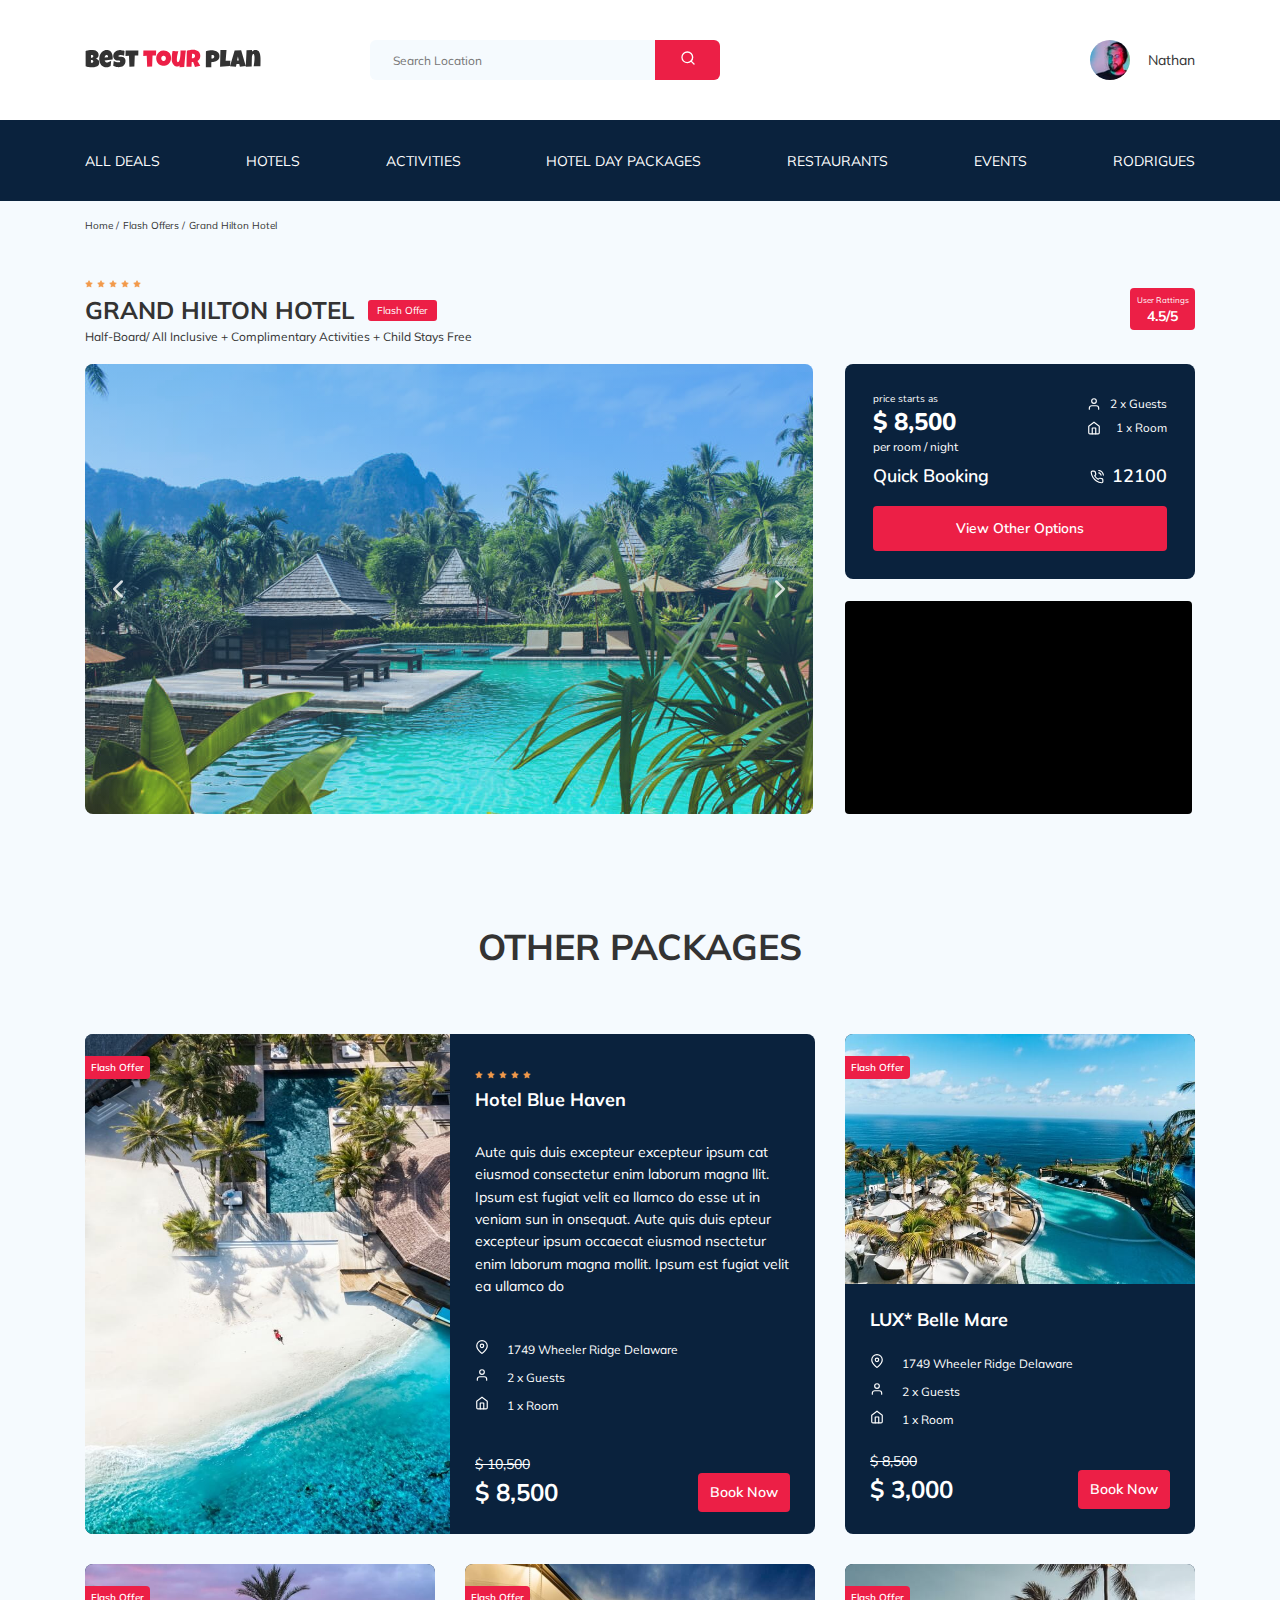
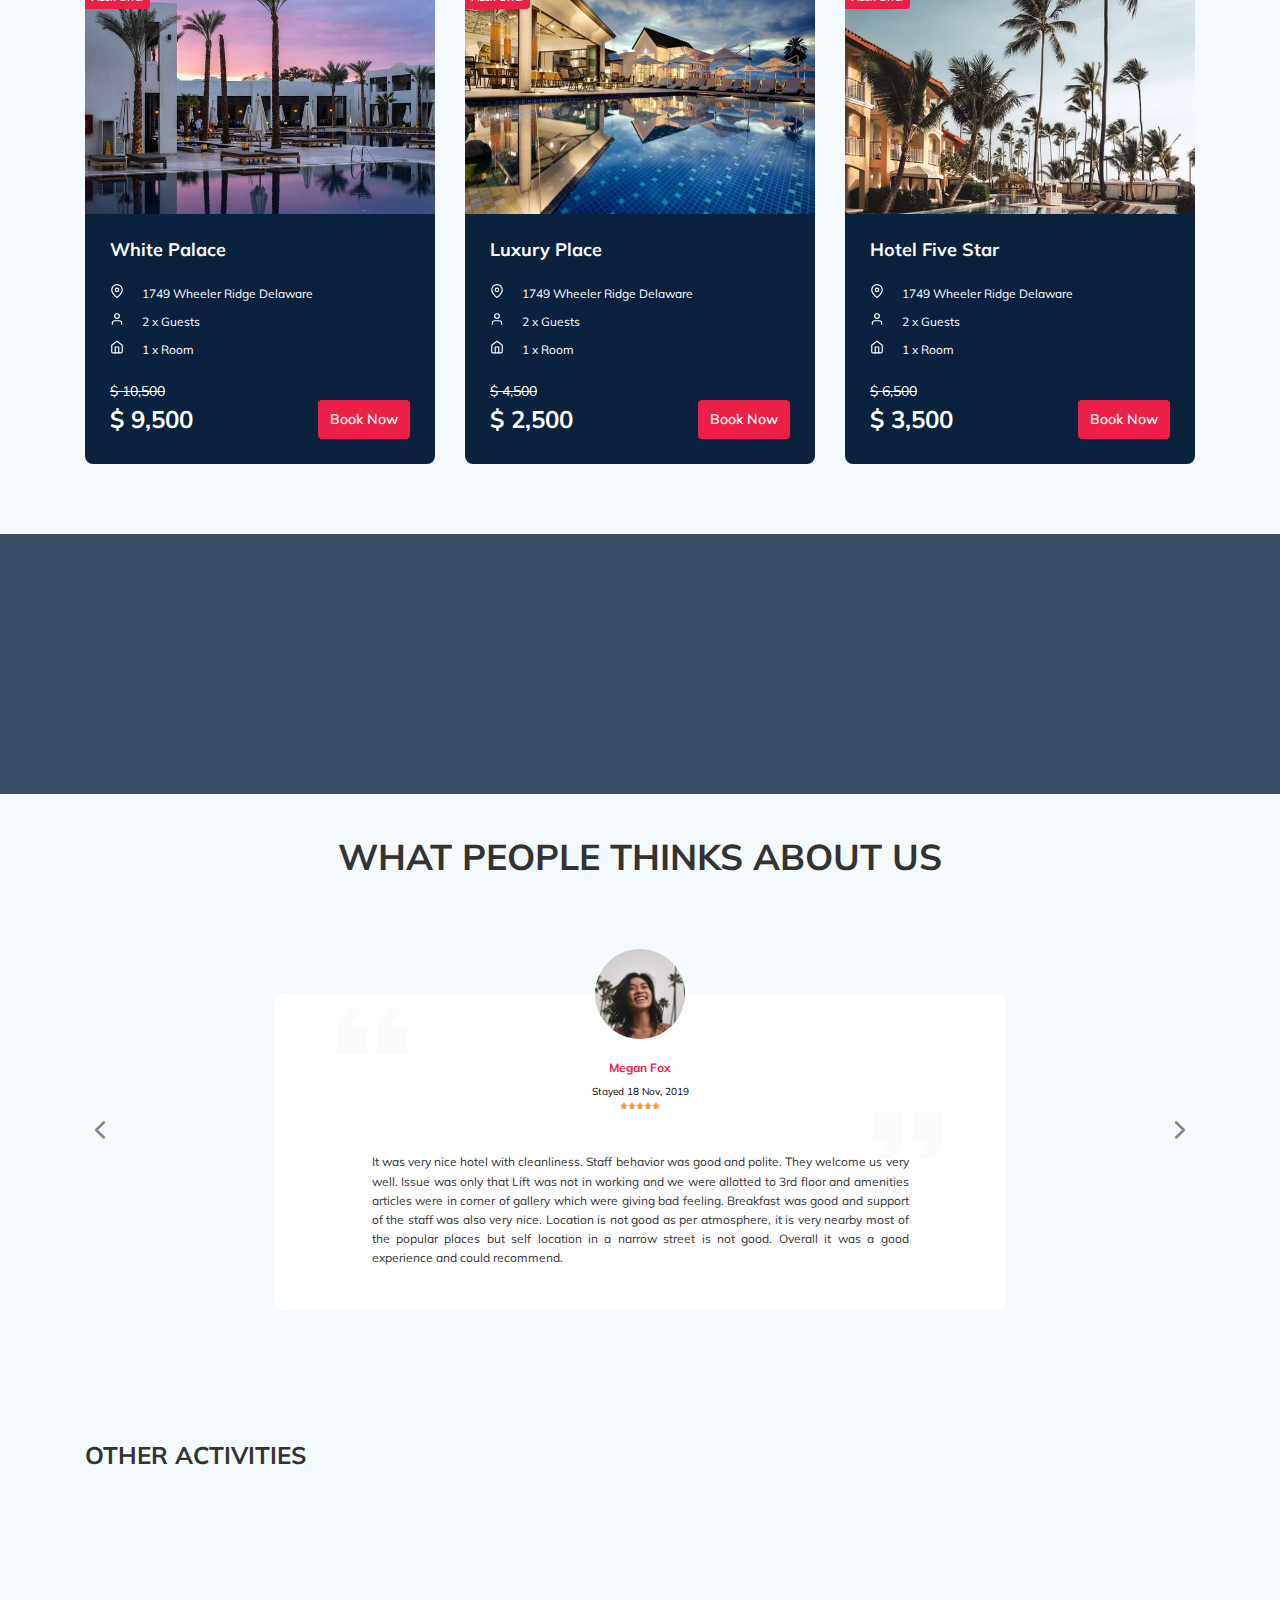
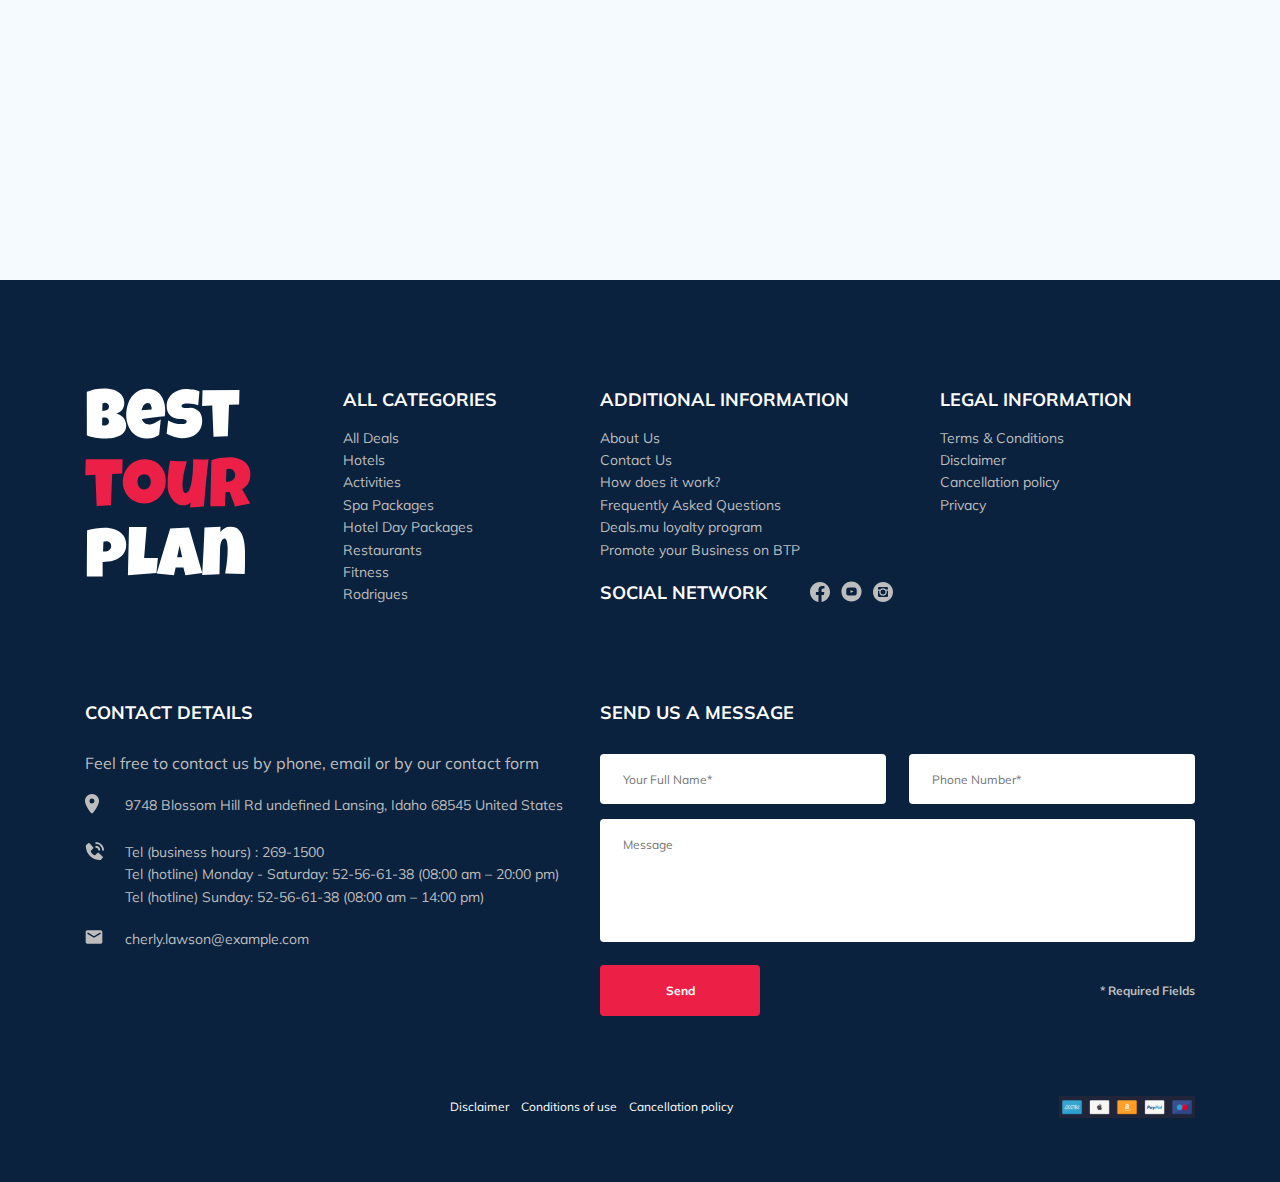
==== index.html @ e6c4e68d "create: mask for tel and fix: pad. and marg." ====
<!DOCTYPE html>
<html lang="en">
  <head>
    <meta charset="UTF-8" />
    <meta name="viewport" content="width=device-width, initial-scale=1.0" />
    <title>Best Tour Plan - Hotel Booking</title>
    <link
      href="https://fonts.googleapis.com/css2?family=Muli:wght@400;700&family=Nunito:wght@400;700;800&display=swap"
      rel="stylesheet"
    />
    <link rel="shortcut icon" href="img/favicon.ico" type="image/x-icon" />
    <link rel="stylesheet" href="css/swiper-bundle.min.css" />
    <link rel="stylesheet" href="css/aos.css" />
    <link rel="stylesheet" href="css/style.css" />
  </head>
  <body>
    <header class="navbar navbar--mobile_fixed">
      <div class="container">
        <div class="navbar-top">
          <a href="index.html" class="logo">
            <img
              src="img/horizontal-logo.svg"
              alt="Logo: Best Tour Plan"
              class="logo__image"
            />
          </a>

          <form
            action="#"
            class="search navbar__search navbar__search--mobile--hidden"
          >
            <input
              type="text"
              class="search__input"
              placeholder="Search Location"
            />
            <button class="button search__button">
              <img src="img/search.svg" alt="Icon: search" />
            </button>
          </form>

          <a href="#" class="user navbar__user navbar__user--mobile--hidden">
            <img
              src="img/user-avatar.jpg"
              alt="Avatar: Nothan"
              class="user__avatar"
            />
            <span class="user__name">Nathan</span>
          </a>
          <!-- /.user -->
          <button class="menu-button navbar-top__menu-button">
            <span class="menu-button__line"></span>
            <span class="menu-button__line"></span>
            <span class="menu-button__line"></span>
          </button>
        </div>
        <!-- /.navbar-top -->
      </div>
      <!-- /.container -->
      <div class="navbar-bottom">
        <div class="container">
          <ul class="navbar-menu">
            <li
              class="navbar-menu__item navbar-menu__item--mobile--visible navbar-menu__item--mobile--visible--user"
            >
              <a
                href="#"
                class="user navbar__user navbar__user--mobile--visible"
              >
                <img
                  src="img/user-avatar.jpg"
                  alt="Avatar: Nothan"
                  class="user__avatar"
                />
                <span class="user__name user__name--light">Nathan</span>
              </a>
              <!-- /.user -->
            </li>
            <li
              class="navbar-menu__item navbar-menu__item--mobile--visible navbar-menu__item--mobile--visible--search"
            >
              <form
                action="#"
                class="search navbar__search navbar__search--mobile--visible"
              >
                <input
                  type="text"
                  class="search__input"
                  placeholder="Search Location"
                />
                <button class="button search__button">
                  <img src="img/search.svg" alt="Icon: search" />
                </button>
              </form>
            </li>
            <li class="navbar-menu__item">
              <a href="#" class="navbar-menu__link">All Deals</a>
            </li>
            <li class="navbar-menu__item">
              <a href="#" class="navbar-menu__link">Hotels</a>
            </li>
            <li class="navbar-menu__item">
              <a href="#" class="navbar-menu__link">Activities</a>
            </li>
            <li class="navbar-menu__item">
              <a href="#" class="navbar-menu__link">Hotel Day Packages</a>
            </li>
            <li class="navbar-menu__item">
              <a href="#" class="navbar-menu__link">Restaurants</a>
            </li>
            <li class="navbar-menu__item">
              <a href="#" class="navbar-menu__link">Events</a>
            </li>
            <li class="navbar-menu__item">
              <a href="#" class="navbar-menu__link">Rodrigues</a>
            </li>
          </ul>
        </div>
        <!-- /.container -->
      </div>
    </header>
    <nav class="breadcrumb">
      <div class="container">
        <ul class="breadcrumb-list">
          <li class="breadcrumb-list__item">
            <a href="#" class="breadcrumb-list__link">Home</a>
          </li>
          <li class="breadcrumb-list__item">
            <a href="#" class="breadcrumb-list__link">Flash Offers</a>
          </li>
          <li class="breadcrumb-list__item">
            Grand Hilton Hotel
          </li>
        </ul>
      </div>
      <!-- /.bredcrump-list -->
    </nav>

    <!-- /.breadcrumb -->
    <section class="hotel">
      <div class="container">
        <div class="hotel-info">
          <div class="hotel-info__text">
            <div class="hotel-wrapper">
              <div class="stars">
                <img src="img/star.svg" alt="star" />
                <img src="img/star.svg" alt="star" />
                <img src="img/star.svg" alt="star" />
                <img src="img/star.svg" alt="star" />
                <img src="img/star.svg" alt="star" />
              </div>
              <h1 class="hotel-name hotel-info__name">GRAND HILTON HOTEL</h1>
              <span class="offer hotel-info__offer">Flash Offer</span>
            </div>
            <!-- /.hotel-wrapper -->
            <p class="hotel-description hotel-info__description">
              Half-Board/ All Inclusive + Complimentary Activities + Child Stays
              Free
            </p>
          </div>
          <!-- /.hotel-info__text -->
          <div class="rating hotel-info__rating">
            <span class="rating__text">User Rattings</span>
            <span class="rating__counter">4.5/5</span>
          </div>
        </div>
        <!-- /.hotel-info -->
        <div class="hotel-grid">
          <!-- slider main container -->
          <div class="swiper-container hotel-slider hotel__slider">
            <!-- Additional required wrapper -->
            <div class="swiper-wrapper">
              <!-- Slides -->
              <div class="swiper-slide hotel-slider__item">
                <img
                  class="hotel-slider__item-image"
                  src="img/slide-1.jpg"
                  alt="slide"
                />
              </div>
              <div class="swiper-slide hotel-slider__item">
                <img
                  class="hotel-slider__item-image"
                  src="img/slide-2.jpg"
                  alt="slide"
                />
              </div>
              <div class="swiper-slide hotel-slider__item">
                <img
                  class="hotel-slider__item-image"
                  src="img/slide-3.jpg"
                  alt="slide"
                />
              </div>
              <div class="swiper-slide hotel-slider__item">
                <img
                  class="hotel-slider__item-image"
                  src="img/slide-4.jpg"
                  alt="slide"
                />
              </div>
              <div class="swiper-slide hotel-slider__item">
                <img
                  class="hotel-slider__item-image"
                  src="img/slide-5.jpg"
                  alt="slide"
                />
              </div>
            </div>

            <!-- If we need navigation buttons -->
            <button
              class="hotel-slider__button hotel-slider__button--prev"
            ></button>
            <button
              class="hotel-slider__button hotel-slider__button--next"
            ></button>
          </div>
          <!-- /.swiper-container -->
          <div class="hotel-right">
            <div class="booking">
              <div class="booking__info">
                <div class="booking__price">
                  <span class="booking__start">price starts as</span>
                  <strong class="booking__pricetag">$ 8,500</strong>
                  <span class="booking__per-room">per room / night</span>
                </div>
                <!-- /.booking__prise -->
                <div class="booking__room">
                  <div class="booking__text">
                    <img
                      src="img/user.svg"
                      alt="Icon: user"
                      class="booking__icon"
                    />
                    <span class="booking__description">2 x Guests</span>
                  </div>
                  <div class="booking__text">
                    <img
                      src="img/home.svg"
                      alt="Icon: home"
                      class="booking__icon"
                    />
                    <span class="booking__description">1 x Room</span>
                  </div>
                </div>
                <!-- /.booking__room -->
              </div>
              <!-- /.booking__info -->
              <div class="booking__call-center">
                <span class="booking__heading">Quick Booking</span>
                <a class="booking__number" href="tel:12100"
                  ><img src="img/phone-call.svg" alt="Icon: phone" />
                  <span class="booking__num">12100</span>
                </a>
              </div>
              <!-- /.booking__call-center -->
              <button
                data-toggle="modal"
                data-href="#modal__application"
                class="button booking__botton"
              >
                View Other Options
              </button>
            </div>
            <!-- /.booking -->
            <div class="map">
              <iframe
                class="map__iframe"
                src="https://www.google.com/maps/embed?pb=!1m18!1m12!1m3!1d4700.387090671949!2d98.29632412925388!3d7.838551464981311!2m3!1f0!2f0!3f0!3m2!1i1024!2i768!4f13.1!3m3!1m2!1s0x305025650c33dbab%3A0xa67a542329d011e1!2z0J_RhdGD0LrQtdGCLCDQmtCw0YDQvtC9LCDQntGC0LXQu9GMINCl0LjQu9GC0L7QvQ!5e0!3m2!1sru!2sru!4v1595515530392!5m2!1sru!2sru"
                height="213"
                style="border: 0;"
                allowfullscreen=""
                aria-hidden="false"
                tabindex="0"
              ></iframe>
            </div>
            <!-- /.map -->
          </div>
        </div>
        <!-- /.hotel-grid -->
      </div>
      <!-- /.continer -->
    </section>
    <section class="packages">
      <div class="container">
        <h2 class="packages__title">Other Packages</h2>
        <div class="packages-wrapper">
          <div class="packet-big packages__packet-big">
            <img
              src="img/packet-1.jpg"
              alt="Hotel Blue Haven"
              class="packet-big__image"
            />
            <div class="packet-big__room-text">
              <div class="packet-big__stars">
                <img src="img/star.svg" alt="star" />
                <img src="img/star.svg" alt="star" />
                <img src="img/star.svg" alt="star" />
                <img src="img/star.svg" alt="star" />
                <img src="img/star.svg" alt="star" />
              </div>
              <h3 class="packet-big__title">Hotel Blue Haven</h3>
              <p class="packet-big__about">
                Aute quis duis excepteur excepteur ipsum cat eiusmod consectetur
                enim laborum magna llit. Ipsum est fugiat velit ea llamco do
                esse ut in veniam sun in onsequat. Aute quis duis epteur
                excepteur ipsum occaecat eiusmod nsectetur enim laborum magna
                mollit. Ipsum est fugiat velit ea ullamco do
              </p>
              <div class="packet-big__room">
                <div class="packet-big__text">
                  <img
                    src="img/map-pin.svg"
                    alt="Icon: map pin"
                    class="packet-big__icon"
                  />
                  <span class="packet-big__description"
                    >1749 Wheeler Ridge Delaware</span
                  >
                </div>
                <div class="packet-big__text">
                  <img
                    src="img/user-packet.svg"
                    alt="Icon: user"
                    class="packet-big__icon"
                  />
                  <span class="packet-big__description">2 x Guests</span>
                </div>
                <div class="packet-big__text">
                  <img
                    src="img/home-packet.svg"
                    alt="Icon: home"
                    class="packet-big__icon"
                  />
                  <span class="packet-big__description">1 x Room</span>
                </div>
              </div>
              <!-- /.packet-big__info -->
              <span class="packet-big__old-price">$ 10,500</span>
              <div class="packet-big__new-price-and-button">
                <span class="packet-big__new-price">$ 8,500</span>
                <button
                  data-toggle="modal"
                  data-href="#modal__booking"
                  class="button packet-big__book-now"
                >
                  Book Now
                </button>
              </div>
              <!-- /.packet-big__new-price-and-button -->
              <span class="flash-offer packet-big__flash-offer"
                >Flash Offer</span
              >
            </div>
          </div>
          <!-- /.packet-big /.packages__packet-big -->
          <div class="packet-small packages__packet-small">
            <img
              src="img/packet-2.jpg"
              alt="LUX* Belle Mare"
              class="packet-small__image"
            />
            <div class="packet-small__room-text">
              <h3 class="packet-small__title">LUX* Belle Mare</h3>
              <div class="packet-small__room">
                <div class="packet-small__text">
                  <img
                    src="img/map-pin.svg"
                    alt="Icon: map pin"
                    class="packet-small__icon"
                  />
                  <span class="packet-small__description"
                    >1749 Wheeler Ridge Delaware</span
                  >
                </div>
                <div class="packet-small__text">
                  <img
                    src="img/user-packet.svg"
                    alt="Icon: user"
                    class="packet-small__icon"
                  />
                  <span class="packet-small__description">2 x Guests</span>
                </div>
                <div class="packet-small__text">
                  <img
                    src="img/home-packet.svg"
                    alt="Icon: home"
                    class="packet-small__icon"
                  />
                  <span class="packet-small__description">1 x Room</span>
                </div>
              </div>
              <!-- /.packet-small__info -->
              <span class="packet-small__old-price">$ 8,500</span>
              <div class="packet-small__new-price-and-button">
                <span class="packet-small__new-price">$ 3,000</span>
                <button
                  data-toggle="modal"
                  data-href="#modal__booking"
                  class="button packet-small__book-now"
                >
                  Book Now
                </button>
              </div>
              <!-- /.packet-small__new-price-and-button -->
              <span class="flash-offer packet-small__flash-offer"
                >Flash Offer</span
              >
            </div>
          </div>
          <!-- /.packet-small /.packages__packet-small -->
          <div class="packet-small packages__packet-small">
            <img
              src="img/packet-3.jpg"
              alt="White Palace"
              class="packet-small__image"
            />
            <div class="packet-small__room-text">
              <h3 class="packet-small__title">White Palace</h3>
              <div class="packet-small__room">
                <div class="packet-small__text">
                  <img
                    src="img/map-pin.svg"
                    alt="Icon: map pin"
                    class="packet-small__icon"
                  />
                  <span class="packet-small__description"
                    >1749 Wheeler Ridge Delaware</span
                  >
                </div>
                <div class="packet-small__text">
                  <img
                    src="img/user-packet.svg"
                    alt="Icon: user"
                    class="packet-small__icon"
                  />
                  <span class="packet-small__description">2 x Guests</span>
                </div>
                <div class="packet-small__text">
                  <img
                    src="img/home-packet.svg"
                    alt="Icon: home"
                    class="packet-small__icon"
                  />
                  <span class="packet-small__description">1 x Room</span>
                </div>
              </div>
              <!-- /.packet-small__info -->
              <span class="packet-small__old-price">$ 10,500</span>
              <div class="packet-small__new-price-and-button">
                <span class="packet-small__new-price">$ 9,500</span>
                <button
                  data-toggle="modal"
                  data-href="#modal__booking"
                  class="button packet-small__book-now"
                >
                  Book Now
                </button>
              </div>
              <!-- /.packet-small__new-price-and-button -->
              <span class="flash-offer packet-small__flash-offer"
                >Flash Offer</span
              >
            </div>
          </div>
          <!-- /.packet-small /.packages__packet-small -->
          <div class="packet-small packages__packet-small">
            <img
              src="img/packet-4.jpg"
              alt="Luxury Place"
              class="packet-small__image"
            />
            <div class="packet-small__room-text">
              <h3 class="packet-small__title">Luxury Place</h3>
              <div class="packet-small__room">
                <div class="packet-small__text">
                  <img
                    src="img/map-pin.svg"
                    alt="Icon: map pin"
                    class="packet-small__icon"
                  />
                  <span class="packet-small__description"
                    >1749 Wheeler Ridge Delaware</span
                  >
                </div>
                <div class="packet-small__text">
                  <img
                    src="img/user-packet.svg"
                    alt="Icon: user"
                    class="packet-small__icon"
                  />
                  <span class="packet-small__description">2 x Guests</span>
                </div>
                <div class="packet-small__text">
                  <img
                    src="img/home-packet.svg"
                    alt="Icon: home"
                    class="packet-small__icon"
                  />
                  <span class="packet-small__description">1 x Room</span>
                </div>
              </div>
              <!-- /.packet-small__info -->
              <span class="packet-small__old-price">$ 4,500</span>
              <div class="packet-small__new-price-and-button">
                <span class="packet-small__new-price">$ 2,500</span>
                <button
                  data-toggle="modal"
                  data-href="#modal__booking"
                  class="button packet-small__book-now"
                >
                  Book Now
                </button>
              </div>
              <!-- /.packet-small__new-price-and-button -->
              <span class="flash-offer packet-small__flash-offer"
                >Flash Offer</span
              >
            </div>
          </div>
          <!-- /.packet-small /.packages__packet-small -->
          <div class="packet-small packages__packet-small">
            <img
              src="img/packet-5.jpg"
              alt="Hotel Five Star"
              class="packet-small__image"
            />
            <div class="packet-small__room-text">
              <h3 class="packet-small__title">Hotel Five Star</h3>
              <div class="packet-small__room">
                <div class="packet-small__text">
                  <img
                    src="img/map-pin.svg"
                    alt="Icon: map pin"
                    class="packet-small__icon"
                  />
                  <span class="packet-small__description"
                    >1749 Wheeler Ridge Delaware</span
                  >
                </div>
                <div class="packet-small__text">
                  <img
                    src="img/user-packet.svg"
                    alt="Icon: user"
                    class="packet-small__icon"
                  />
                  <span class="packet-small__description">2 x Guests</span>
                </div>
                <div class="packet-small__text">
                  <img
                    src="img/home-packet.svg"
                    alt="Icon: home"
                    class="packet-small__icon"
                  />
                  <span class="packet-small__description">1 x Room</span>
                </div>
              </div>
              <!-- /.packet-small__info -->
              <span class="packet-small__old-price">$ 6,500</span>
              <div class="packet-small__new-price-and-button">
                <span class="packet-small__new-price">$ 3,500</span>
                <button
                  data-toggle="modal"
                  data-href="#modal__booking"
                  class="button packet-small__book-now"
                >
                  Book Now
                </button>
              </div>
              <!-- /.packet-small__new-price-and-button -->
              <span class="flash-offer packet-small__flash-offer"
                >Flash Offer</span
              >
            </div>
          </div>
          <!-- /.packet-small /.packages__packet-small -->
        </div>
        <!-- /.packages-wrapper -->
      </div>
      <!-- /.container -->
    </section>
    <section
      class="newsletter parallax-window"
      data-parallax="scroll"
      data-image-src="img/newsletter-bg.jpg"
    >
      <div class="newsletter-wrapper">
        <h2 class="newsletter-title newsletter__title" data-aos="fade-right">
          subscribe to our
          <span class="newsletter-title__strong">Newsletter</span>
        </h2>
        <form
          data-aos="fade-right"
          data-aos-delay="200"
          action="send.php"
          method="POST"
          class="subscribe newsletter__subscribe"
        >
          <input
            type="text"
            class="subscribe__input"
            placeholder="Your email address"
            name="email"
          />
          <button
            name="send-email"
            class="button subscribe__button"
            type="submit"
          >
            Send
          </button>
        </form>
      </div>
      <!-- /.newsletter-wrapper -->
    </section>
    <section class="reviews">
      <div class="container">
        <h2 class="reviews__title">What people thinks about us</h2>
        <div class="swiper-container reviews-slider">
          <div class="swiper-wrapper">
            <div class="swiper-slide">
              <div class="reviews-slider__item">
                <div class="reviews-slider__profile">
                  <img
                    src="img/revlews-avatar-1.jpg"
                    alt="Photo: Megan Fox"
                    class="reviews-slider__avatar"
                  />
                  <h3 class="reviews-slider__username">Megan Fox</h3>
                  <span class="reviews-slider__date">Stayed 18 Nov, 2019</span>
                  <div class="reviews-slider__rating">
                    <img src="img/star.svg" alt="star" />
                    <img src="img/star.svg" alt="star" />
                    <img src="img/star.svg" alt="star" />
                    <img src="img/star.svg" alt="star" />
                    <img src="img/star.svg" alt="star" />
                  </div>
                  <!-- /.reviews-slider__rating -->
                </div>
                <!-- /.reviews-slider__profile -->
                <p class="reviews-slider__text">
                  It was very nice hotel with cleanliness. Staff behavior was
                  good and polite. They welcome us very well. Issue was only
                  that Lift was not in working and we were allotted to 3rd floor
                  and amenities articles were in corner of gallery which were
                  giving bad feeling. Breakfast was good and support of the
                  staff was also very nice. Location is not good as per
                  atmosphere, it is very nearby most of the popular places but
                  self location in a narrow street is not good. Overall it was a
                  good experience and could recommend.
                </p>
              </div>
              <!-- /.reviews-slider__item -->
            </div>
            <!-- /.swiper-slide -->
            <div class="swiper-slide">
              <div class="reviews-slider__item">
                <div class="reviews-slider__profile">
                  <img
                    src="img/revlews-avatar-3.jpg"
                    alt="Photo: Megan Fox"
                    class="reviews-slider__avatar"
                  />
                  <h3 class="reviews-slider__username">Egor Alen</h3>
                  <span class="reviews-slider__date">Stayed 15 Apr, 2018</span>
                  <div class="reviews-slider__rating">
                    <img src="img/star.svg" alt="star" />
                    <img src="img/star.svg" alt="star" />
                    <img src="img/star.svg" alt="star" />
                    <img src="img/star.svg" alt="star" />
                    <img src="img/star.svg" alt="star" />
                  </div>
                  <!-- /.reviews-slider__rating -->
                </div>
                <!-- /.reviews-slider__profile -->
                <p class="reviews-slider__text">
                  Lorem ipsum dolor sit amet consectetur adipisicing elit. Quo
                  illo id unde tempore atque sunt saepe deserunt perferendis at
                  eligendi praesentium, minus sint possimus! Iste, provident?
                  Distinctio fugiat quod aut! Nisi sint repudiandae voluptate
                  accusamus consequuntur ea illo dolore molestiae blanditiis, at
                  itaque temporibus. Sunt minus repellat eaque hic sequi esse
                  neque sint.
                </p>
              </div>
              <!-- /.reviews-slider__item -->
            </div>
            <!-- /.swiper-slide -->
            <div class="swiper-slide">
              <div class="reviews-slider__item">
                <div class="reviews-slider__profile">
                  <img
                    src="img/revlews-avatar-2.jpg"
                    alt="Photo: Megan Fox"
                    class="reviews-slider__avatar"
                  />
                  <h3 class="reviews-slider__username">Lara Croft</h3>
                  <span class="reviews-slider__date">Stayed 20 Dec, 2018</span>
                  <div class="reviews-slider__rating">
                    <img src="img/star.svg" alt="star" />
                    <img src="img/star.svg" alt="star" />
                    <img src="img/star.svg" alt="star" />
                    <img src="img/star.svg" alt="star" />
                    <img src="img/star.svg" alt="star" />
                  </div>
                  <!-- /.reviews-slider__rating -->
                </div>
                <!-- /.reviews-slider__profile -->
                <p class="reviews-slider__text">
                  Lorem ipsum dolor sit amet consectetur adipisicing elit. Modi,
                  facilis error. Necessitatibus laborum enim, sed aperiam
                  aliquid itaque nostrum excepturi recusandae quod eum doloribus
                  nisi similique accusantium, deleniti, molestiae rem. Earum ad
                  dolore impedit nulla similique illum nisi maiores consectetur
                  molestias magnam pariatur quia doloremque, ullam quae
                  reprehenderit architecto ipsum eius tempore error?
                </p>
              </div>
              <!-- /.reviews-slider__item -->
            </div>
            <!-- /.swiper-slide -->
          </div>
          <!-- /.swiper-wrapper -->
          <button
            class="reviews-slider__button reviews-slider__button--prev"
          ></button>
          <button
            class="reviews-slider__button reviews-slider__button--next"
          ></button>
        </div>
        <!-- /.reviews-slider -->
      </div>
      <!-- /.container -->
    </section>
    <section class="activities">
      <div class="container">
        <h2 class="activities__title">Other Activities</h2>
        <div class="activities-wrapper">
          <div
            class="card activities__card"
            data-aos="fade-right"
            data-aos-delay="100"
          >
            <img
              src="img/activity-1.jpg"
              alt="The curious corner of chamarel"
              class="card__image"
            />
            <h3 class="card__title">The curious corner<br />of chamarel</h3>
            <button
              data-toggle="modal"
              data-href="#modal__booking"
              class="card__button"
            >
              Book Now
            </button>
          </div>
          <!-- /.card -->
          <div
            class="card activities__card"
            data-aos="fade-right"
            data-aos-delay="150"
          >
            <img
              src="img/activity-2.jpg"
              alt="Gymkhana club golf course"
              class="card__image"
            />
            <h3 class="card__title">Gymkhana club golf<br />course</h3>
            <button
              data-toggle="modal"
              data-href="#modal__booking"
              class="card__button"
            >
              Book Now
            </button>
          </div>
          <!-- /.card -->
          <div
            class="card activities__card"
            data-aos="fade-right"
            data-aos-delay="200"
          >
            <img
              src="img/activity-3.jpg"
              alt="Tamarind falls hiking trip - full day"
              class="card__image"
            />
            <h3 class="card__title">
              Tamarind falls hiking<br />trip - full day
            </h3>
            <button
              data-toggle="modal"
              data-href="#modal__booking"
              class="card__button"
            >
              Book Now
            </button>
          </div>
          <!-- /.card -->
          <div
            class="card activities__card"
            data-aos="fade-right"
            data-aos-delay="250"
          >
            <img
              src="img/activity-4.jpg"
              alt="The blue marine discovery quest"
              class="card__image"
            />
            <h3 class="card__title">The blue marine discovery<br />quest</h3>
            <button
              data-toggle="modal"
              data-href="#modal__booking"
              class="card__button"
            >
              Book Now
            </button>
          </div>
          <!-- /.card -->
        </div>
        <!-- /.activities-wrapper -->
      </div>
      <!-- /.container -->
    </section>
    <footer class="footer">
      <div class="container">
        <div class="footer-wrapper">
          <img
            src="img/vertical-logo.svg"
            alt="Logo: Best Tour Plan"
            class="logo footer__logo"
          />
          <div class="footer__list footer__categories">
            <h3 class="footer__title">ALL CATEGORIES</h3>
            <ul class="footer__ul">
              <li class="footer__item">
                <a href="#" class="footer__link">All Deals</a>
              </li>
              <li class="footer__item">
                <a href="#" class="footer__link">Hotels</a>
              </li>
              <li class="footer__item">
                <a href="#" class="footer__link">Activities</a>
              </li>
              <li class="footer__item">
                <a href="#" class="footer__link">Spa Packages</a>
              </li>
              <li class="footer__item">
                <a href="#" class="footer__link">Hotel Day Packages</a>
              </li>
              <li class="footer__item">
                <a href="#" class="footer__link">Restaurants</a>
              </li>
              <li class="footer__item">
                <a href="#" class="footer__link">Fitness</a>
              </li>
              <li class="footer__item">
                <a href="#" class="footer__link">Rodrigues</a>
              </li>
            </ul>
          </div>
          <!-- /.footer__list /.footer__categories-->
          <div class="footer__list footer__additional">
            <h3 class="footer__title">ADDITIONAL INFORMATION</h3>
            <ul class="footer__ul">
              <li class="footer__item">
                <a href="#" class="footer__link">About Us</a>
              </li>
              <li class="footer__item">
                <a href="#" class="footer__link">Contact Us</a>
              </li>
              <li class="footer__item">
                <a href="#" class="footer__link">How does it work?</a>
              </li>
              <li class="footer__item">
                <a href="#" class="footer__link">Frequently Asked Questions</a>
              </li>
              <li class="footer__item">
                <a href="#" class="footer__link">Deals.mu loyalty program</a>
              </li>
              <li class="footer__item">
                <a href="#" class="footer__link"
                  >Promote your Business on BTP</a
                >
              </li>
            </ul>
          </div>
          <!-- /.footer__list -->
          <div class="footer__social-network">
            <h3 class="footer__title footer__title--inline">
              Social Network
            </h3>
            <div class="footer__social-links">
              <a href="#" class="footer__link"
                ><img src="img/facebook.svg" alt="Icon: facebook"
              /></a>
              <a href="#" class="footer__link"
                ><img src="img/youtube.svg" alt="Icon: youtube"
              /></a>
              <a href="#" class="footer__link"
                ><img src="img/inst.svg" alt="Icon: instagram"
              /></a>
            </div>
            <!-- /.footer__social-links -->
          </div>
          <!-- /.footer__social-network -->
          <div class="footer__list footer__legal">
            <h3 class="footer__title">LEGAL INFORMATION</h3>
            <ul class="footer__ul">
              <li class="footer__item">
                <a href="#" class="footer__link">Terms & Conditions </a>
              </li>
              <li class="footer__item">
                <a href="#" class="footer__link">Disclaimer</a>
              </li>
              <li class="footer__item">
                <a href="#" class="footer__link">Cancellation policy</a>
              </li>
              <li class="footer__item">
                <a href="#" class="footer__link">Privacy</a>
              </li>
            </ul>
          </div>
          <!-- /.footer__list /.footer__legal -->
          <div class="footer__contact-details">
            <h3 class="footer__title footer__title--mb-3">Contact Details</h3>
            <p class="footer__text">
              Feel free to contact us by phone, email or by our contact form
            </p>
            <ul class="footer__ul">
              <li class="footer__item footer__item--mb-2">
                <div class="footer__icon-wrapper">
                  <img
                    class="footer__icon"
                    src="img/map-marker.svg"
                    alt="Icon:"
                  />
                </div>
                9748 Blossom Hill Rd undefined Lansing, Idaho 68545 United
                States
              </li>
              <li class="footer__item footer__item--mb-2">
                <div class="footer__icon-wrapper">
                  <img
                    class="footer__icon"
                    src="img/footer-phone-call.svg"
                    alt="Icon:"
                  />
                </div>
                <div class="telephone footer__item_telephone">
                  <span class="telephone__info-telephone">
                    Tel (business hours) :
                    <a class="telephone__info-link" href="tel:269-1500"
                      >269-1500</a
                    > </span
                  ><br />
                  <span class="telephone__info-telephone">
                    Tel (hotline) Monday - Saturday:
                    <a class="telephone__info-link" href="tel:52-56-61-38"
                      >52-56-61-38</a
                    >
                    (08:00 am – 20:00 pm)
                  </span>
                  <br />
                  <span class="telephone__info-telephone">
                    Tel (hotline) Sunday:
                    <a class="telephone__info-link" href="tel:52-56-61-38"
                      >52-56-61-38</a
                    >
                    (08:00 am – 14:00 pm)
                  </span>
                </div>
              </li>
              <li class="footer__item footer__item--mb-2">
                <div class="footer__icon-wrapper">
                  <img class="footer__icon" src="img/email.svg" alt="Icon:" />
                </div>
                <a class="footer__email" href="mailto:cherly.lawson@example.com"
                  >cherly.lawson@example.com</a
                >
              </li>
            </ul>
          </div>
          <!-- /.footer__contact-details -->
          <div class="footer__contact-form">
            <h3 class="footer__title footer__title--mb-3">Send us a message</h3>
            <form action="send.php" method="POST" class="footer__form form">
              <div class="footer__input-group">
                <input
                  type="text"
                  class="input footer__input"
                  placeholder="Your Full Name*"
                  name="name"
                  required
                />
              </div>
              <div class="footer__input-group">
                <input
                  type="tel"
                  class="input footer__input phone_us"
                  placeholder="Phone Number*"
                  name="phone"
                  required
                  id="phone_us"
                  maxlength="18"
                  minlength="18"
                />
              </div>
              <textarea
                class="footer__message"
                placeholder="Message"
                name="message"
              ></textarea>
              <div class="footer__form_form-required">
                <button
                  name="send-message"
                  class="button footer__button"
                  type="submit"
                >
                  Send
                </button>
                <span class="footer__info">* Required Fields</span>
              </div>
            </form>
          </div>
          <!-- /.footer__contact-form -->
          <div class="additional-information footer__additional-information">
            <div class="additional-information__links">
              <a href="#" class="additional-information__links_link"
                >Disclaimer</a
              >
              <a href="#" class="additional-information__links_link"
                >Conditions of use</a
              >
              <a href="#" class="additional-information__links_link"
                >Cancellation policy</a
              >
            </div>
            <!-- /.additional-information__links -->
            <div class="additional-information__tps">
              <img
                src="img/tps.svg"
                alt="Image: payment systems"
                class="additional-information__tps_image"
              />
            </div>
            <!-- /.additional-information__tps -->
          </div>
          <!-- /.additional-information /.footer__additional-information -->
        </div>
        <!-- /.footer-wrapper -->
      </div>
      <!-- /.container -->
    </footer>
    <!-- /.footer -->
    <div class="modal" id="modal__application">
      <div class="modal__overlay"></div>
      <!-- /.modal__overlay -->
      <div class="modal__dialog">
        <a href="#" class="modal__close"
          ><img src="img/close.svg" alt="Icon: close"
        /></a>
        <h3 class="modal__title modal__title--mb-15">
          Submit your application
        </h3>
        <form action="send.php" method="POST" class="modal__form form">
          <input
            type="text"
            class="input modal__input"
            placeholder="Your Full Name*"
            name="name"
            required
          />
          <input
            type="tel"
            class="input modal__input phone_us"
            placeholder="Phone Number*"
            name="phone"
            required
            id="phone_us"
            maxlength="18"
            minlength="18"
          />
          <input
            type="email"
            class="input modal__input"
            placeholder="Email*"
            name="email"
            required
          />
          <textarea
            class="modal__message"
            placeholder="Message"
            name="message"
          ></textarea>
          <div class="modal__form_form-required">
            <button
              name="send-application"
              class="button modal__button"
              type="submit"
            >
              Send
            </button>
            <span class="modal__info">* Required Fields</span>
          </div>
        </form>
      </div>
      <!-- /.modal__dialog -->
    </div>
    <!-- /.modal -->
    <div class="modal" id="modal__booking">
      <div class="modal__overlay"></div>
      <!-- /.modal__overlay -->
      <div class="modal__dialog">
        <a href="#" class="modal__close"
          ><img src="img/close.svg" alt="Icon: close"
        /></a>
        <h3 class="modal__title modal__title--mb-15">
          Booking
        </h3>
        <form action="send.php" method="POST" class="modal__form form">
          <input
            type="text"
            class="input modal__input"
            placeholder="Your Full Name*"
            name="name"
            required
          />
          <input
            type="tel"
            class="input modal__input phone_us"
            placeholder="Phone Number*"
            name="phone"
            required
            id="phone_us"
            maxlength="18"
            minlength="18"
          />
          <input
            type="email"
            class="input modal__input"
            placeholder="Email*"
            name="email"
            required
          />
          <textarea
            class="modal__message"
            placeholder="Message"
            name="message"
          ></textarea>
          <div class="modal__form_form-required">
            <button
              name="send-booking"
              class="button modal__button"
              type="submit"
            >
              Send
            </button>
            <span class="modal__info">* Required Fields</span>
          </div>
        </form>
      </div>
      <!-- /.modal__dialog -->
    </div>
    <!-- /.modal -->
    <script src="js/jquery-3.5.1.min.js"></script>
    <script src="js/swiper-bundle.min.js"></script>
    <script src="js/parallax.js"></script>
    <script src="js/jquery.validate.min.js"></script>
    <script src="js/aos.js"></script>
    <script src="js/jquery.mask.min.js"></script>
    <script src="js/main.js"></script>
  </body>
</html>
---- css/style.css ----
*{box-sizing:border-box}body{font-family:'Muli', sans-serif;color:#333;background-color:#f5fafe;overflow-x:hidden}.container{max-width:1110px;margin:auto}img{max-width:100%}.button{cursor:pointer}.invalid{color:#EC1F46;border-bottom:1px solid #EC1F46}.navbar{background-color:#ffffff}.navbar-top{display:flex;align-items:center;justify-content:space-between;padding-top:40px;padding-bottom:40px}.navbar-top__menu-button{display:none}.navbar__search{margin-right:auto;margin-left:108px}.navbar-bottom{background-color:#0A223D}.navbar-menu{list-style-type:none;margin:0;padding:31px 0;display:flex;align-items:center;justify-content:space-between;color:#fff}.navbar-menu__link{color:inherit;text-decoration:none;text-transform:uppercase;font-size:14px;line-height:18px}.navbar-menu__item--mobile--visible{display:none}.logo{width:177px}.search{display:flex;position:relative;overflow:hidden;border-radius:6px;height:40px}.search__input{width:350px;height:100%;padding-left:23px;padding-right:75px;background:#F5FAFE;border:none;font-size:12px;line-height:15px;color:#333}.search__button{position:absolute;width:65px;height:100%;top:0;right:0;border:none;background-color:#EC1F46}.user{display:flex;align-items:center;text-decoration:none}.user__avatar{width:40px;height:40px;border-radius:50%;object-fit:cover}.user__name{margin-left:18px;font-size:14px;line-height:18px;color:#333}.breadcrumb-list{display:flex;list-style:none;align-items:center;padding:18px 0;margin:0}.breadcrumb-list__item{font-size:10px;line-height:13px}.breadcrumb-list__item:not(:last-child)::after{content:"/";margin-right:4px}.breadcrumb-list__link{text-decoration:none;color:inherit}.hotel{padding-top:23px;padding-bottom:70px}.hotel-info{display:flex;align-items:center;justify-content:space-between;padding-bottom:20px}.hotel-info__offer{margin-left:14px;margin-top:4px}.hotel-info__name{margin-top:4px;margin-bottom:0}.hotel-info__description{margin-bottom:0;margin-top:4px}.hotel-name{font-size:24px;line-height:30px}.hotel-wrapper{display:flex;flex-wrap:wrap;align-items:center}.hotel-description{font-size:12px;line-height:15px}.hotel-grid{display:flex;justify-content:space-between}.hotel-right{display:flex;flex-direction:column;justify-content:space-between}.hotel__slider{margin-left:0}.hotel-slider{width:728px;height:450px}.hotel-slider__item{width:100%;height:100%;position:relative;border-radius:8px;overflow:hidden}.hotel-slider__item-image{height:100%;object-fit:cover}.hotel-slider__item::after{content:'';position:absolute;width:100%;height:100%;top:0;bottom:0;left:0;right:0;background:linear-gradient(180deg, rgba(0,122,223,0.48) 0%, rgba(255,255,255,0.128) 100%);z-index:10}.hotel-slider__button{position:absolute;top:50%;transform:translateY(-50%);z-index:99;width:30px;height:30px;border:none;cursor:pointer;background-repeat:no-repeat;background-position:center;background-size:10px;background-color:transparent}.hotel-slider__button--next{right:18px;background-image:url(../img/arrow-next.svg)}.hotel-slider__button--prev{left:18px;background-image:url(../img/arrow-prev.svg)}.stars{flex-basis:100%}.offer{font-size:10px;line-height:13px;padding:4px 9px;background-color:#EC1F46;border-radius:3px;color:#fff}.rating{max-width:65px;min-height:42px;text-align:center;color:#fff;background-color:#EC1F46;border-radius:4px}.rating__text{font-size:8px;line-height:10px}.rating__counter{font-weight:bold;font-size:14px;line-height:18px;margin-top:2px}.booking{background-color:#0A223D;color:#fff;border-radius:8px;width:350px;min-height:210px;padding:28px;font-family:Nunito;font-style:normal;font-weight:normal}.booking__info{display:flex;justify-content:space-between}.booking__price{display:flex;flex-direction:column}.booking__start{font-weight:normal;font-size:10px;line-height:14px}.booking__pricetag{font-weight:800;font-size:24px;line-height:33px}.booking__per-room{font-size:12px;line-height:16px}.booking__room{margin-top:4px}.booking__text{display:flex;align-items:center;justify-content:space-between;margin-bottom:8px;font-style:normal;font-weight:normal;font-size:12px;line-height:16px}.booking__description{margin-left:9px}.booking__call-center{margin-top:9px;margin-bottom:17px;display:flex;justify-content:space-between;align-items:center;font-weight:600;font-size:18px;line-height:25px}.booking__number{display:flex;align-items:center;justify-content:space-between;color:inherit;text-decoration:none}.booking__num{margin-left:8px}.booking__botton{width:100%;min-height:45px;font-weight:600;font-size:14px;line-height:19px;border-radius:4px;background-color:#EC1F46;border:none;color:#fff;cursor:pointer}.map{width:347px;height:213px;background-color:#000;border-radius:4px;overflow:hidden}.map__iframe{width:100%}.packages{padding:40px 0 70px 0}.packages__title{font-style:normal;font-weight:bold;font-size:36px;line-height:45px;text-align:center;text-transform:uppercase;margin-bottom:65px;margin-top:0}.packages-wrapper{display:grid;grid-template-columns:repeat(3, 1fr);grid-row-gap:30px;grid-column-gap:30px}.packet-small{border-radius:8px;width:350px;overflow:hidden;background-color:#0A223D;color:#ffffff;position:relative;height:500px}.packet-small__image{object-fit:cover;width:100%;height:250px}.packet-small__room-text{padding:20px 25px 25px 25px}.packet-small__title{font-style:normal;font-weight:bold;font-size:18px;line-height:23px;margin-bottom:23px;margin-top:0}.packet-small__room{display:flex;flex-direction:column;margin-bottom:24px}.packet-small__text{font-style:normal;font-weight:normal;font-size:12px;line-height:15px}.packet-small__text:not(:last-child){margin-bottom:11px}.packet-small__icon{margin-right:15px}.packet-small__old-price{font-style:normal;font-weight:normal;font-size:14px;line-height:18px;text-decoration-line:line-through}.packet-small__new-price-and-button{display:flex;align-items:center;justify-content:space-between}.packet-small__new-price{font-style:normal;font-weight:bold;font-size:24px;line-height:30px}.packet-small__book-now{background-color:#EC1F46;padding:10px 12px;border:none;font-style:normal;font-weight:600;font-size:14px;line-height:19px;border-radius:4px;color:#ffffff}.packet-small .flash-offer{position:absolute;background-color:#EC1F46;border-radius:0px 4px 4px 0px;padding:5px 6px;font-style:normal;font-weight:600;font-size:10px;line-height:13px;vertical-align:sub}.packet-small__flash-offer{top:22px;left:0}.packet-big{border-radius:8px;width:730px;overflow:hidden;background-color:#0A223D;color:#ffffff;position:relative;display:flex;height:500px;grid-column:span 2}.packet-big__image{width:366px;flex-basis:50%}.packet-big__stars{margin-bottom:5px}.packet-big__room-text{padding:30px 25px 25px 25px;flex-basis:50%}.packet-big__title{font-style:normal;font-weight:bold;font-size:18px;line-height:23px;margin-bottom:30px;margin-top:0}.packet-big__about{font-style:normal;font-weight:normal;font-size:14px;line-height:160.6%;margin-bottom:42px}.packet-big__room{display:flex;flex-direction:column;margin-bottom:41px}.packet-big__text{font-style:normal;font-weight:normal;font-size:12px;line-height:15px}.packet-big__text:not(:last-child){margin-bottom:11px}.packet-big__icon{margin-right:15px}.packet-big__old-price{font-style:normal;font-weight:normal;font-size:14px;line-height:18px;text-decoration-line:line-through}.packet-big__new-price-and-button{display:flex;align-items:center;justify-content:space-between}.packet-big__new-price{font-style:normal;font-weight:bold;font-size:24px;line-height:30px}.packet-big__book-now{background-color:#EC1F46;padding:10px 12px;border:none;font-style:normal;font-weight:600;font-size:14px;line-height:19px;border-radius:4px;color:#ffffff}.packet-big .flash-offer{position:absolute;background-color:#EC1F46;border-radius:0px 4px 4px 0px;padding:5px 6px;font-style:normal;font-weight:600;font-size:10px;line-height:13px;vertical-align:sub}.packet-big__flash-offer{top:22px;left:0}.newsletter{position:relative;padding:98px 0 87px 0;background:transparent}.newsletter::before{content:'';position:absolute;left:0;right:0;top:0;bottom:0;width:100%;height:100%;background:rgba(10,34,61,0.8)}.newsletter-wrapper{position:relative;max-width:731px;margin:auto;display:flex;align-items:center;justify-content:space-between}.newsletter-title{display:flex;flex-direction:column;color:#fff;font-style:normal;font-weight:300;font-size:24px;line-height:30px;margin:0}.newsletter-title__strong{font-weight:600;font-size:36px;line-height:45px;text-transform:uppercase}.subscribe{position:relative;width:350px;height:55px;border-radius:4px;overflow:hidden}.subscribe__input{position:absolute;width:100%;padding-left:33px;padding-right:75px;height:100%;border:none;font-weight:300;font-size:14px;line-height:18px}.subscribe__button{position:absolute;right:0;top:0;height:100%;border:none;background-color:#EC1F46;color:#fff;min-width:65px}.reviews{padding:40px 0 70px 0}.reviews__title{font-style:normal;font-weight:bold;font-size:36px;line-height:45px;text-align:center;text-transform:uppercase;margin-bottom:70px;margin-top:0}.reviews-slider__item{display:flex;flex-direction:column;align-items:center;position:relative;max-width:730px;margin:45px auto 0;background-color:#fff;border-radius:8px;margin-top:45px;padding:0 62px 30px}.reviews-slider__item::before{content:'';position:absolute;left:62px;top:13px;background-image:url(../img/quote-left.svg);background-repeat:no-repeat;width:70px;height:47px}.reviews-slider__item::after{content:'';position:absolute;right:62px;top:118px;background-image:url(../img/quote-right.svg);background-repeat:no-repeat;width:70px;height:47px}.reviews-slider__button{position:absolute;top:50%;transform:translateY(-50%);width:30px;height:30px;background-repeat:no-repeat;background-size:10px;background-position:center;border:none;background-color:transparent;cursor:pointer;z-index:99}.reviews-slider__button--prev{background-image:url(../img/arrow-prev-secondary.svg);left:0}.reviews-slider__button--next{background-image:url(../img/arrow-next-secondary.svg);right:0}.reviews-slider__profile{display:flex;flex-direction:column;align-items:center;margin-top:-45px;margin-bottom:30px}.reviews-slider__avatar{width:90px;height:90px;border-radius:50%;object-fit:cover;margin-bottom:9px}.reviews-slider__username{font-style:normal;font-weight:bold;font-size:12px;line-height:15px;color:#EC1F46;margin-bottom:10px}.reviews-slider__date{font-style:normal;font-weight:normal;font-size:10px;line-height:13px;color:#000000;margin-bottom:4px}.reviews-slider__rating{display:flex;align-items:center}.reviews-slider__text{font-style:normal;font-weight:normal;font-size:12px;line-height:160%;text-align:justify;width:537px}.activities{padding:60px 0 98px 0}.activities__title{font-style:normal;font-weight:bold;font-size:24px;line-height:30px;text-transform:uppercase;margin-bottom:57px;margin-top:0}.activities-wrapper{display:flex;justify-content:space-between}.card{display:flex;flex-direction:column;align-items:flex-start;width:255px;height:255px;position:relative;border-radius:6px;overflow:hidden;padding:24px 26px;transition:1s all}.card__image{position:absolute;left:0;right:0;top:0;bottom:0;object-fit:cover;z-index:-2;width:100%;height:100%;transition:1s all}.card::before{content:'';position:absolute;left:0;right:0;top:0;bottom:0;background:linear-gradient(179.83deg, rgba(196,196,196,0) 35.34%, #0A223D 99.85%);z-index:-1}.card__title{margin-top:auto;color:#fff;font-style:normal;font-weight:bold;font-size:16px;line-height:20px;margin-bottom:18px}.card__button{font-style:normal;font-weight:600;font-size:12px;line-height:16px;padding:7px 22px;color:#fff;border:none;background-color:#EC1F46;border-radius:4px;cursor:pointer}.card:hover{box-shadow:0 8px 17px 0 rgba(0,0,0,0.2),0 6px 20px 0 rgba(0,0,0,0.19);transition:1s all}.card:hover img{transform:scale(1.1);transition:1s all}.footer{background-color:#0A223D;color:#fff;padding-top:108px;padding-bottom:46px}.footer-wrapper{display:grid;grid-gap:20px;grid-template-columns:1fr 1fr 320px 255px;grid-auto-rows:minmax(40px, min-content);align-items:start}.footer__logo{width:166px;grid-row:1 / 3}.footer__categories{grid-row:1 / 4}.footer__social-links{display:flex;align-items:center;min-width:83px;justify-content:space-between}.footer__social-network{grid-row:2 / 4;grid-column:span 2;display:flex;align-content:start}.footer__contact-form{grid-column:span 2}.footer__contact-details{grid-column:span 2}.footer__form{display:flex;align-items:center;justify-content:space-between;flex-wrap:wrap;align-items:start}.footer__form_form-required{display:flex;align-items:center;justify-content:space-between;flex-basis:100%}.footer__ul{padding:0;margin:0;list-style:none}.footer__title{font-style:normal;font-weight:bold;font-size:18px;line-height:23px;margin:0;margin-bottom:16px;text-transform:uppercase}.footer__title--inline{margin:0 43px 0 0}.footer__title--mb-3{margin-bottom:30px}.footer__item{display:flex;align-items:flex-start;font-style:normal;font-weight:normal;font-size:14px;line-height:160%;color:#BDBDBD}.footer__item--mb-2{margin-bottom:20px}.footer__text{color:#BDBDBD;margin-bottom:22px}.footer__icon-wrapper{min-width:40px}.footer__link{text-decoration:none;color:inherit}.footer__input{width:100%;background-color:#fff;border-radius:4px;border:none;padding:0 23px;height:50px;font-style:normal;font-weight:normal;font-size:12px;line-height:15px}.footer__input-group{margin-bottom:15px;flex-basis:48%}.footer__message{background-color:#fff;border-radius:4px;padding:18px 23px;border:none;flex-basis:100%;margin-bottom:23px;min-height:123px;max-height:123px;resize:none;font-style:normal;font-weight:normal;font-size:12px;line-height:15px}.footer__button{min-width:160px;min-height:50px;padding:18px;font-style:normal;font-weight:bold;font-size:12px;line-height:15px;color:#fff;border:none;border-radius:4px;background-color:#EC1F46}.footer__info{font-style:normal;font-weight:bold;font-size:12px;line-height:15px;color:#BDBDBD}.footer__email{color:inherit;text-decoration:none}.footer__additional-information{grid-column-start:3;grid-column-end:5;display:flex;justify-content:space-between;margin-left:-150px}.telephone__info-link{color:inherit;text-decoration:none}.additional-information{grid-row-start:6}.additional-information__links_link{color:inherit;text-decoration:none;margin-right:8px;font-style:normal;font-weight:normal;font-size:12px;line-height:15px}.modal__overlay{position:fixed;left:0;top:0;right:0;bottom:0;background-color:rgba(0,143,223,0.39);z-index:100;visibility:hidden;opacity:0;transition:opacity 0.1s}.modal__overlay--visible{visibility:visible;opacity:1}.modal__dialog{position:fixed;top:50%;left:50%;transform:translate(-50%, -50%);max-width:478px;padding:33px 88px;background-color:#0A223D;border-radius:8px;z-index:101;visibility:hidden;opacity:0;transition:opacity 0.2s}.modal__dialog--visible{visibility:visible;opacity:1}.modal__close{position:absolute;right:18px;top:17px;text-decoration:none;cursor:pointer}.modal__title{font-style:normal;font-weight:bold;font-size:18px;line-height:23px;text-transform:uppercase;color:#fff;text-align:center}.modal__title--mb-15{margin-bottom:15px}.modal__input{padding:18px 23px;width:300px;border-radius:4px;overflow:hidden;color:black;border:none;margin-bottom:2px;font-style:normal;font-weight:normal;font-size:12px;line-height:15px}.modal__input:not(:first-child){margin-top:15px}.modal__message{width:300px;height:123px;padding:18px 23px;border-radius:4px;margin-bottom:15px;color:black;resize:none;border:none;margin-top:15px;font-style:normal;font-weight:normal;font-size:12px;line-height:15px}.modal__form_form-required{display:flex;justify-content:space-between;align-items:center}.modal__button{background:#EC1F46;border-radius:4px;color:#fff;padding:18px 65px;font-style:normal;font-weight:bold;font-size:12px;line-height:15px;border:none}.modal__info{font-style:normal;font-weight:bold;font-size:12px;line-height:15px;color:#E0E0E0}.thanks-you{padding-top:40px;padding-bottom:40px}.thanks-you__title{font-size:30px;margin-top:0}.thanks-you__text{font-size:18px;margin-bottom:0}/*! normalize.css v8.0.1 | MIT License | github.com/necolas/normalize.css */html{line-height:1.15;-webkit-text-size-adjust:100%}body{margin:0}main{display:block}h1{font-size:2em;margin:0.67em 0}hr{box-sizing:content-box;height:0;overflow:visible}pre{font-family:monospace, monospace;font-size:1em}a{background-color:transparent}abbr[title]{border-bottom:none;text-decoration:underline;text-decoration:underline dotted}b,strong{font-weight:bolder}code,kbd,samp{font-family:monospace, monospace;font-size:1em}small{font-size:80%}sub,sup{font-size:75%;line-height:0;position:relative;vertical-align:baseline}sub{bottom:-0.25em}sup{top:-0.5em}img{border-style:none}button,input,optgroup,select,textarea{font-family:inherit;font-size:100%;line-height:1.15;margin:0}button,input{overflow:visible}button,select{text-transform:none}button,[type="button"],[type="reset"],[type="submit"]{-webkit-appearance:button}button::-moz-focus-inner,[type="button"]::-moz-focus-inner,[type="reset"]::-moz-focus-inner,[type="submit"]::-moz-focus-inner{border-style:none;padding:0}button:-moz-focusring,[type="button"]:-moz-focusring,[type="reset"]:-moz-focusring,[type="submit"]:-moz-focusring{outline:1px dotted ButtonText}fieldset{padding:0.35em 0.75em 0.625em}legend{box-sizing:border-box;color:inherit;display:table;max-width:100%;padding:0;white-space:normal}progress{vertical-align:baseline}textarea{overflow:auto}[type="checkbox"],[type="radio"]{box-sizing:border-box;padding:0}[type="number"]::-webkit-inner-spin-button,[type="number"]::-webkit-outer-spin-button{height:auto}[type="search"]{-webkit-appearance:textfield;outline-offset:-2px}[type="search"]::-webkit-search-decoration{-webkit-appearance:none}::-webkit-file-upload-button{-webkit-appearance:button;font:inherit}details{display:block}summary{display:list-item}template{display:none}[hidden]{display:none}@media (max-width: 1200px){.container{max-width:960px}.hotel-slider{width:590px}.hotel-slider__item-image{width:100%}.card{width:230px;height:230px}.packet-small{width:300px}.packet-big{width:630px}.packet-big__image{width:315px}.packet-big__room-text{padding-top:20px}.packet-big__title{margin-bottom:20px}.packet-big__about{margin-bottom:40px}.footer-wrapper{grid-template-columns:repeat(4, minmax(min-content, 1fr))}.footer__input-group{flex-basis:100%}}@media (max-width: 992px){.container,.newsletter-wrapper{max-width:700px}.newsletter{padding:92px 0 92px 0}.logo{width:132px}.navbar-top{padding-top:30px;padding-bottom:30px}.navbar__search{margin-left:auto}.navbar-menu{padding-top:22px;padding-bottom:22px}.navbar-menu__link{font-size:12px;line-height:15px}.search__input{width:340px}.hotel{padding-bottom:60px}.hotel-grid{flex-direction:column}.hotel__slider{margin-bottom:30px}.hotel-right{flex-direction:row}.hotel-slider{width:100%}.booking{width:340px;width:340px}.map{border-radius:10px}.reviews{padding-bottom:60px;padding-top:40px}.reviews__title{font-size:30px;line-height:38px;margin-bottom:50px}.reviews-slider__item{max-width:580px}.activities{padding-bottom:70px}.activities-wrapper{flex-wrap:wrap}.activities__card{margin-bottom:20px}.card{width:340px;height:250px}.packet-big{width:700px}.packet-big__image{width:350px}.packet-small{width:335px}.packages{padding-bottom:40px;padding-top:5px}.packages-wrapper{grid-template-columns:repeat(2, 1fr)}.packages__title{margin-bottom:30px;font-size:25px}.footer{padding-top:85px}.footer__input-group{flex-basis:49%}.footer__logo{grid-row:1 / 2;grid-column:span 2}.footer__social-network{grid-row:1 / 2;grid-column:span 4;align-self:center}.footer__categories{grid-row:2 / 3;grid-column:span 2}.footer__additional{grid-column:span 2}.footer__contact-details{grid-row:3;grid-column:span 5}.footer__contact-form{grid-row:4;grid-column:span 5}.footer__legal{grid-column:span 2}.footer-wrapper{grid-template-columns:repeat(6, 1fr);grid-row-gap:40px}.footer__additional-information{margin-left:0;grid-column-start:1;grid-column-end:7}}@media (max-width: 768px){body{padding-top:78px}.container{max-width:576px;width:92%}.navbar--mobile_fixed{position:fixed;top:0;left:0;right:0;z-index:99}.navbar__user--mobile--hidden,.navbar__search--mobile--hidden{display:none}.navbar__user--mobile--visible,.navbar__search--mobile--visible{display:flex}.navbar__user--mobile--visible{flex-direction:column;justify-content:center}.navbar-bottom{display:none;position:fixed;left:0;top:78px;right:0;bottom:0;padding-top:30px}.navbar-bottom--visible{display:block}.navbar-menu{flex-direction:column}.navbar-menu__item{margin-bottom:20px}.navbar-menu__item--mobile--visible{display:block}.navbar-menu__item--mobile--visible--user{margin-bottom:27px}.navbar-menu__item--mobile--visible--search{margin-bottom:39px}.menu-button{display:flex;width:16px;height:11px;padding:0;align-items:center;justify-content:space-between;flex-direction:column;border:none;background-color:#fff;cursor:pointer}.menu-button__line{width:16px;height:1px;background-color:#333}.user__name--light{color:#fff;margin-left:0;margin-top:10px}.stars{flex-basis:auto}.hotel-name{flex-basis:100%}.hotel-wrapper{justify-content:space-between}.hotel-info__text{width:100%}.hotel-info__name{margin-top:10px;margin-bottom:0}.hotel-info__rating{display:none}.hotel-info__offer{order:-1;margin-left:0}.hotel-right{flex-direction:column;min-height:450px}.hotel-slider{height:350px}.booking{width:100%}.map{width:100%}.newsletter-wrapper{max-width:576px;width:92%;flex-direction:column;align-items:flex-start}.reviews-slider__item{padding:0 30px 30px}.reviews-slider__item::after,.reviews-slider__item::before{display:none}.reviews-slider__button{top:20px;right:50%}.reviews-slider__button--prev{left:50%;margin-left:-65px;transform:translate(-50%, 0)}.reviews-slider__button--next{right:50%;margin-right:-65px;transform:translate(50%, 0)}.reviews-slider__text{width:455px}.reviews__title{font-size:30px;line-height:38px}.card{width:48%;height:255px}.card:hover{box-shadow:none;transition:0s all}.card:hover img{transform:scale(1);transition:0s all}.activities{padding-top:40px;padding-bottom:40px}.reviews{padding:40px 0 0 0}.reviews-slider__button--next{margin-right:-105px}.reviews-slider__button--prev{margin-left:-105px}.packet-small{width:100%}.packet-big{width:100%;flex-direction:column;height:auto}.packet-big__image{object-fit:cover;width:100%;height:250px;flex-basis:auto}.packet-big__title{margin-bottom:20px}.packet-big__room-text{flex-basis:auto}.packet-big__room{display:flex;flex-direction:column;margin-bottom:24px}.packet-big__text{font-style:normal;font-weight:normal;font-size:12px;line-height:15px}.packet-big__text:not(:last-child){margin-bottom:11px}.packet-big__icon{margin-right:15px}.packet-big__old-price{font-style:normal;font-weight:normal;font-size:14px;line-height:18px;text-decoration-line:line-through}.packet-big__new-price-and-button{display:flex;align-items:center;justify-content:space-between}.packet-big__new-price{font-style:normal;font-weight:bold;font-size:24px;line-height:30px}.packet-big__book-now{background-color:#EC1F46;padding:10px 12px;border:none;font-style:normal;font-weight:600;font-size:14px;line-height:19px;border-radius:4px;color:#ffffff}.packet-big__about{margin-bottom:20px}.footer{padding-top:70px}.footer__input-group{flex-basis:100%}.search__input{width:245px}.packages-wrapper{grid-template-columns:1fr}.packages__packet-big{grid-column:span 1}.modal__dialog{padding:25px 40px}}@media (max-width: 576px){.logo{width:99px}.hotel{padding-bottom:40px}.hotel__slider{margin-bottom:20px}.hotel-slider{height:250px}.newsletter{padding:76px 0 83px 0}.newsletter-title{margin-bottom:37px;font-size:20px;line-height:25px}.newsletter-title__strong{font-size:30px;line-height:38px}.subscribe{width:100%}.subscribe__input{padding-left:10px}.reviews{padding-bottom:50px}.reviews-slider__text{width:300px;margin-top:0;margin-bottom:0}.reviews__title{font-size:18px;line-height:23px;margin-bottom:42px}.activities{padding-bottom:60px}.activities__title{font-size:18px;line-height:23px;margin-bottom:36px}.card{width:100%}.footer{padding-top:50px}.footer-wrapper{grid-template-columns:1fr}.footer__logo{grid-row:1;grid-column:1}.footer__social-network{grid-row:2;grid-column:1}.footer__additional{grid-row:3;grid-column:1}.footer__categories{grid-row:4;grid-column:1}.footer__legal{grid-row:5;grid-column:1}.footer__contact-details{grid-row:6;grid-column:1}.footer__contact-form{grid-row:7;grid-column:1}.footer__additional-information{grid-column-end:2;grid-row-start:8;flex-direction:column}.footer__form_form-required{flex-direction:column;align-items:start}.footer__links{margin-bottom:10px}.footer__info{order:-1;margin-bottom:15px}.additional-information__links{margin-bottom:10px}.additional-information__info{order:-1;margin-bottom:15px}.modal__form{display:flex;flex-direction:column;align-items:start}.modal__form_form-required{width:90%;margin:auto;margin-top:15px}.modal__dialog{width:80%;padding-left:15px;padding-right:15px}.modal__input{width:90%;margin:auto;padding:12px 16px;margin-bottom:2px}.modal__message{width:90%;margin:auto;margin-top:15px;padding:12px 16px;height:100px}.modal .invalid{margin-left:5%}}@media (max-width: 430px){.modal__form{display:flex;flex-direction:column}.modal__form_form-required{display:flex;flex-direction:column;align-items:start}.hotel-slider{height:180px}.hotel__info{order:-1;margin-bottom:10px}}@media (max-width: 360px){.reviews__title{font-size:18px;line-height:23px;width:245px;display:block;margin:auto;margin-bottom:42px}.reviews-slider__text{width:220px}}
/*# sourceMappingURL=style.css.map */
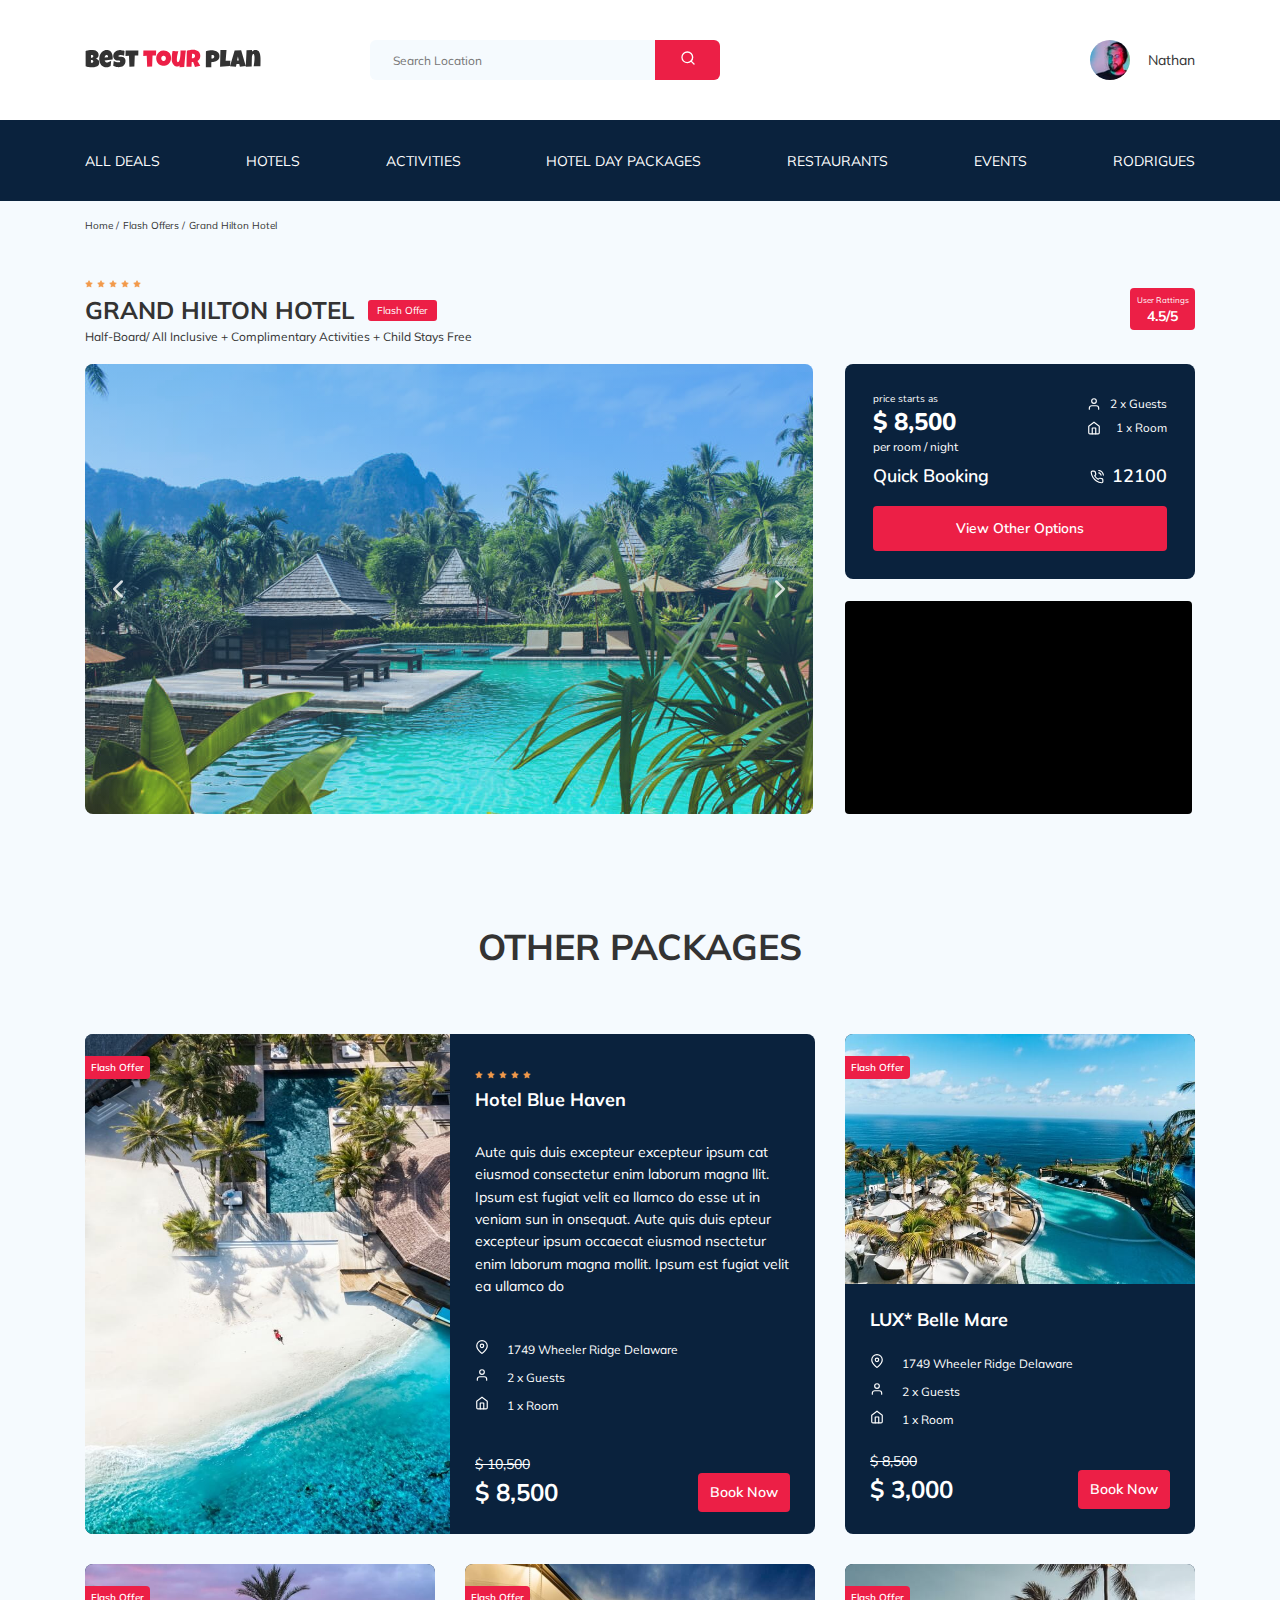
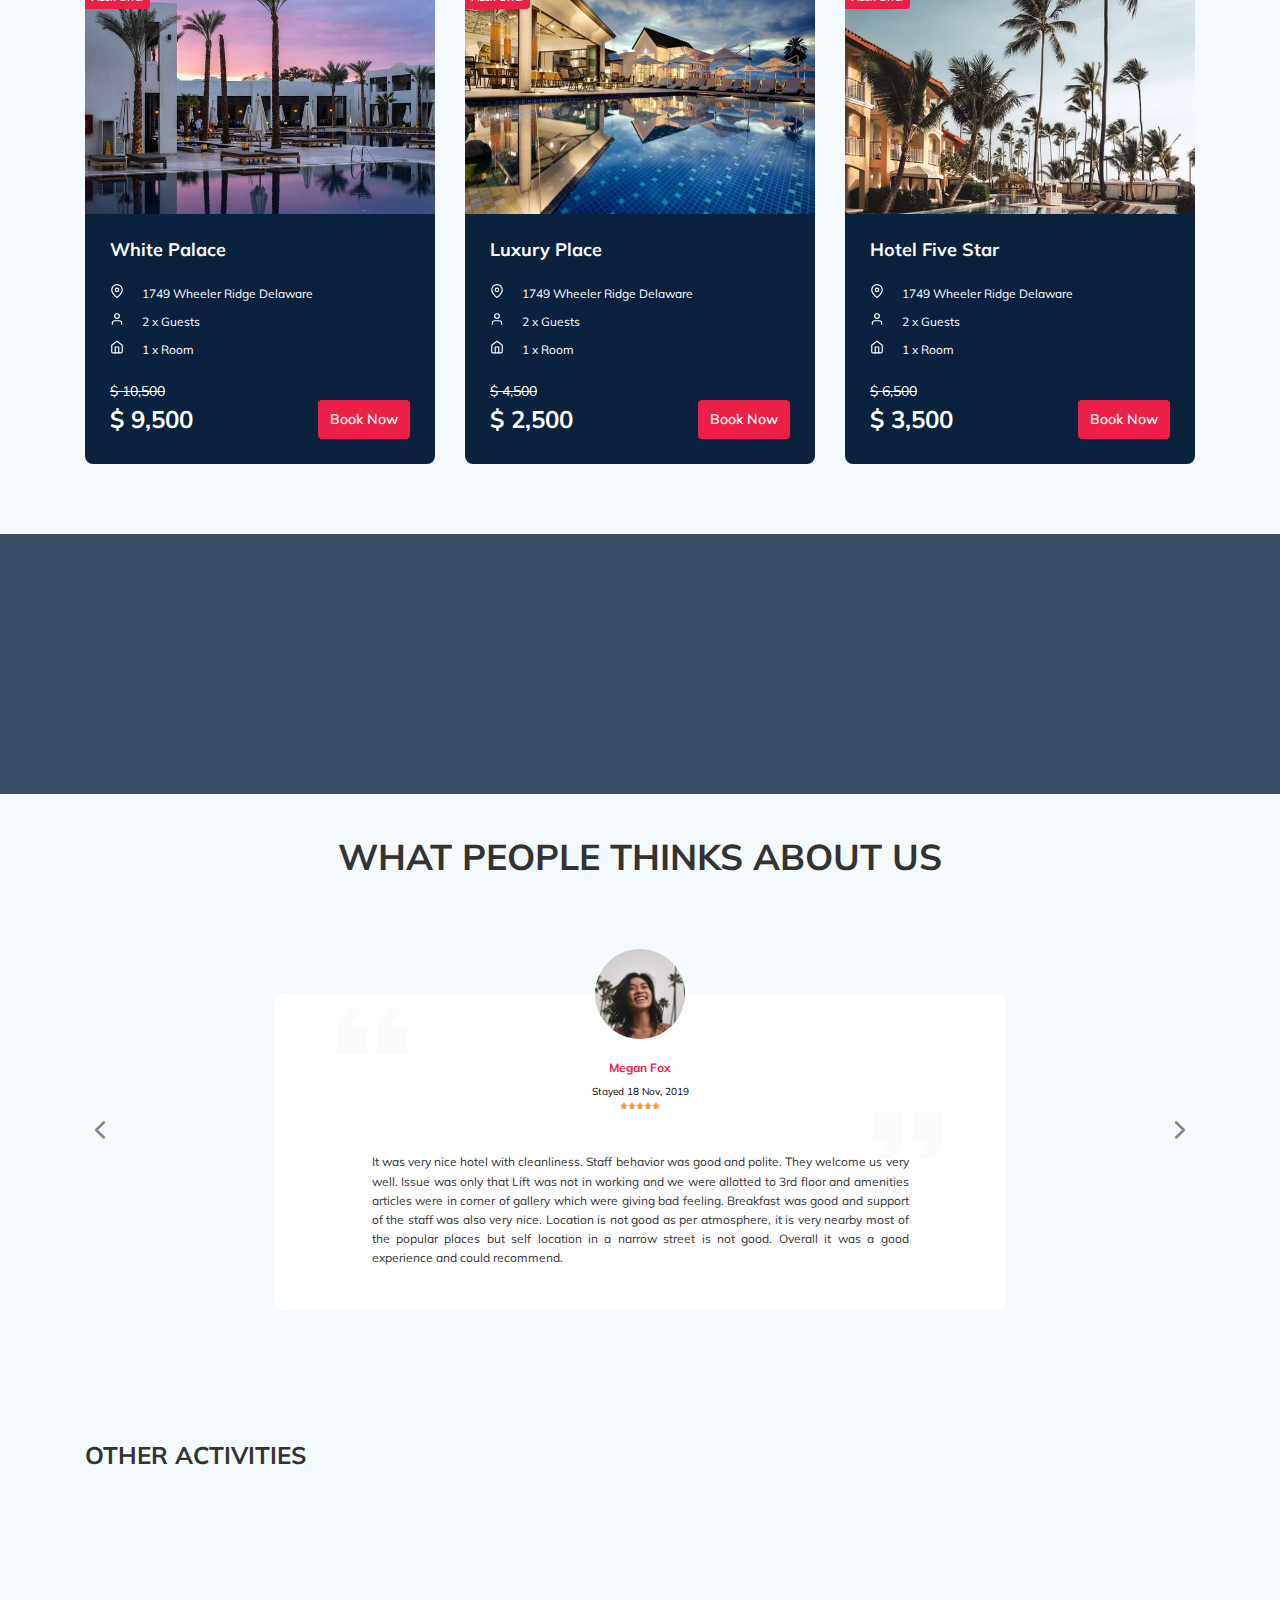
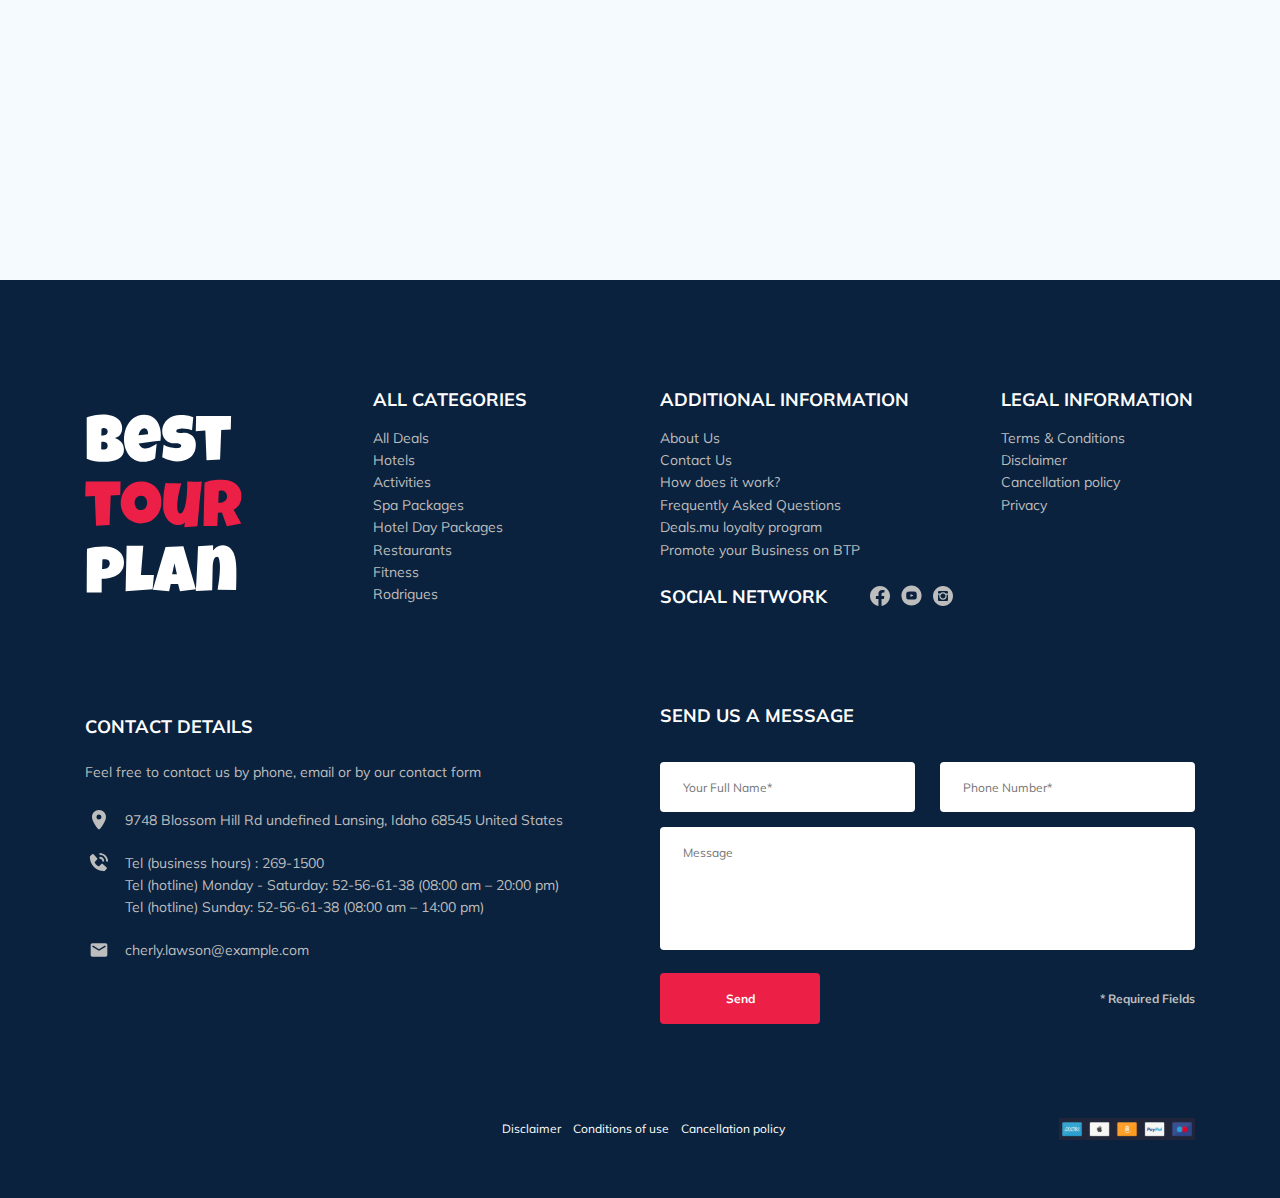
==== commit ec565949: "fix: footer" ====
--- a/index.html
+++ b/index.html
@@ -893,13 +893,13 @@
               Social Network
             </h3>
             <div class="footer__social-links">
-              <a href="#" class="footer__link"
+              <a href="#" class="footer__link footer__link--network"
                 ><img src="img/facebook.svg" alt="Icon: facebook"
               /></a>
-              <a href="#" class="footer__link"
+              <a href="#" class="footer__link footer__link--network"
                 ><img src="img/youtube.svg" alt="Icon: youtube"
               /></a>
-              <a href="#" class="footer__link"
+              <a href="#" class="footer__link footer__link--network"
                 ><img src="img/inst.svg" alt="Icon: instagram"
               /></a>
             </div>
@@ -925,7 +925,7 @@
           </div>
           <!-- /.footer__list /.footer__legal -->
           <div class="footer__contact-details">
-            <h3 class="footer__title footer__title--mb-3">Contact Details</h3>
+            <h3 class="footer__title footer__title--mb-26">Contact Details</h3>
             <p class="footer__text">
               Feel free to contact us by phone, email or by our contact form
             </p>
@@ -938,10 +938,12 @@
                     alt="Icon:"
                   />
                 </div>
-                9748 Blossom Hill Rd undefined Lansing, Idaho 68545 United
-                States
-              </li>
-              <li class="footer__item footer__item--mb-2">
+                9748 Blossom Hill Rd undefined<br class="footer__item--br" />
+                Lansing, Idaho 68545 United States
+              </li>
+              <li
+                class="footer__item footer__item--mb-2 footer__item--telefone"
+              >
                 <div class="footer__icon-wrapper">
                   <img
                     class="footer__icon"
@@ -958,7 +960,9 @@
                   ><br />
                   <span class="telephone__info-telephone">
                     Tel (hotline) Monday - Saturday:
-                    <a class="telephone__info-link" href="tel:52-56-61-38"
+                    <br class="telephone__info--br" /><a
+                      class="telephone__info-link"
+                      href="tel:52-56-61-38"
                       >52-56-61-38</a
                     >
                     (08:00 am – 20:00 pm)
@@ -968,7 +972,7 @@
                     Tel (hotline) Sunday:
                     <a class="telephone__info-link" href="tel:52-56-61-38"
                       >52-56-61-38</a
-                    >
+                    ><br class="telephone__info--br" />
                     (08:00 am – 14:00 pm)
                   </span>
                 </div>
@@ -985,7 +989,9 @@
           </div>
           <!-- /.footer__contact-details -->
           <div class="footer__contact-form">
-            <h3 class="footer__title footer__title--mb-3">Send us a message</h3>
+            <h3 class="footer__title footer__title--mb-35">
+              Send us a message
+            </h3>
             <form action="send.php" method="POST" class="footer__form form">
               <div class="footer__input-group">
                 <input
--- a/css/style.css
+++ b/css/style.css
@@ -1,2 +1,2 @@
-*{box-sizing:border-box}body{font-family:'Muli', sans-serif;color:#333;background-color:#f5fafe;overflow-x:hidden}.container{max-width:1110px;margin:auto}img{max-width:100%}.button{cursor:pointer}.invalid{color:#EC1F46;border-bottom:1px solid #EC1F46}.navbar{background-color:#ffffff}.navbar-top{display:flex;align-items:center;justify-content:space-between;padding-top:40px;padding-bottom:40px}.navbar-top__menu-button{display:none}.navbar__search{margin-right:auto;margin-left:108px}.navbar-bottom{background-color:#0A223D}.navbar-menu{list-style-type:none;margin:0;padding:31px 0;display:flex;align-items:center;justify-content:space-between;color:#fff}.navbar-menu__link{color:inherit;text-decoration:none;text-transform:uppercase;font-size:14px;line-height:18px}.navbar-menu__item--mobile--visible{display:none}.logo{width:177px}.search{display:flex;position:relative;overflow:hidden;border-radius:6px;height:40px}.search__input{width:350px;height:100%;padding-left:23px;padding-right:75px;background:#F5FAFE;border:none;font-size:12px;line-height:15px;color:#333}.search__button{position:absolute;width:65px;height:100%;top:0;right:0;border:none;background-color:#EC1F46}.user{display:flex;align-items:center;text-decoration:none}.user__avatar{width:40px;height:40px;border-radius:50%;object-fit:cover}.user__name{margin-left:18px;font-size:14px;line-height:18px;color:#333}.breadcrumb-list{display:flex;list-style:none;align-items:center;padding:18px 0;margin:0}.breadcrumb-list__item{font-size:10px;line-height:13px}.breadcrumb-list__item:not(:last-child)::after{content:"/";margin-right:4px}.breadcrumb-list__link{text-decoration:none;color:inherit}.hotel{padding-top:23px;padding-bottom:70px}.hotel-info{display:flex;align-items:center;justify-content:space-between;padding-bottom:20px}.hotel-info__offer{margin-left:14px;margin-top:4px}.hotel-info__name{margin-top:4px;margin-bottom:0}.hotel-info__description{margin-bottom:0;margin-top:4px}.hotel-name{font-size:24px;line-height:30px}.hotel-wrapper{display:flex;flex-wrap:wrap;align-items:center}.hotel-description{font-size:12px;line-height:15px}.hotel-grid{display:flex;justify-content:space-between}.hotel-right{display:flex;flex-direction:column;justify-content:space-between}.hotel__slider{margin-left:0}.hotel-slider{width:728px;height:450px}.hotel-slider__item{width:100%;height:100%;position:relative;border-radius:8px;overflow:hidden}.hotel-slider__item-image{height:100%;object-fit:cover}.hotel-slider__item::after{content:'';position:absolute;width:100%;height:100%;top:0;bottom:0;left:0;right:0;background:linear-gradient(180deg, rgba(0,122,223,0.48) 0%, rgba(255,255,255,0.128) 100%);z-index:10}.hotel-slider__button{position:absolute;top:50%;transform:translateY(-50%);z-index:99;width:30px;height:30px;border:none;cursor:pointer;background-repeat:no-repeat;background-position:center;background-size:10px;background-color:transparent}.hotel-slider__button--next{right:18px;background-image:url(../img/arrow-next.svg)}.hotel-slider__button--prev{left:18px;background-image:url(../img/arrow-prev.svg)}.stars{flex-basis:100%}.offer{font-size:10px;line-height:13px;padding:4px 9px;background-color:#EC1F46;border-radius:3px;color:#fff}.rating{max-width:65px;min-height:42px;text-align:center;color:#fff;background-color:#EC1F46;border-radius:4px}.rating__text{font-size:8px;line-height:10px}.rating__counter{font-weight:bold;font-size:14px;line-height:18px;margin-top:2px}.booking{background-color:#0A223D;color:#fff;border-radius:8px;width:350px;min-height:210px;padding:28px;font-family:Nunito;font-style:normal;font-weight:normal}.booking__info{display:flex;justify-content:space-between}.booking__price{display:flex;flex-direction:column}.booking__start{font-weight:normal;font-size:10px;line-height:14px}.booking__pricetag{font-weight:800;font-size:24px;line-height:33px}.booking__per-room{font-size:12px;line-height:16px}.booking__room{margin-top:4px}.booking__text{display:flex;align-items:center;justify-content:space-between;margin-bottom:8px;font-style:normal;font-weight:normal;font-size:12px;line-height:16px}.booking__description{margin-left:9px}.booking__call-center{margin-top:9px;margin-bottom:17px;display:flex;justify-content:space-between;align-items:center;font-weight:600;font-size:18px;line-height:25px}.booking__number{display:flex;align-items:center;justify-content:space-between;color:inherit;text-decoration:none}.booking__num{margin-left:8px}.booking__botton{width:100%;min-height:45px;font-weight:600;font-size:14px;line-height:19px;border-radius:4px;background-color:#EC1F46;border:none;color:#fff;cursor:pointer}.map{width:347px;height:213px;background-color:#000;border-radius:4px;overflow:hidden}.map__iframe{width:100%}.packages{padding:40px 0 70px 0}.packages__title{font-style:normal;font-weight:bold;font-size:36px;line-height:45px;text-align:center;text-transform:uppercase;margin-bottom:65px;margin-top:0}.packages-wrapper{display:grid;grid-template-columns:repeat(3, 1fr);grid-row-gap:30px;grid-column-gap:30px}.packet-small{border-radius:8px;width:350px;overflow:hidden;background-color:#0A223D;color:#ffffff;position:relative;height:500px}.packet-small__image{object-fit:cover;width:100%;height:250px}.packet-small__room-text{padding:20px 25px 25px 25px}.packet-small__title{font-style:normal;font-weight:bold;font-size:18px;line-height:23px;margin-bottom:23px;margin-top:0}.packet-small__room{display:flex;flex-direction:column;margin-bottom:24px}.packet-small__text{font-style:normal;font-weight:normal;font-size:12px;line-height:15px}.packet-small__text:not(:last-child){margin-bottom:11px}.packet-small__icon{margin-right:15px}.packet-small__old-price{font-style:normal;font-weight:normal;font-size:14px;line-height:18px;text-decoration-line:line-through}.packet-small__new-price-and-button{display:flex;align-items:center;justify-content:space-between}.packet-small__new-price{font-style:normal;font-weight:bold;font-size:24px;line-height:30px}.packet-small__book-now{background-color:#EC1F46;padding:10px 12px;border:none;font-style:normal;font-weight:600;font-size:14px;line-height:19px;border-radius:4px;color:#ffffff}.packet-small .flash-offer{position:absolute;background-color:#EC1F46;border-radius:0px 4px 4px 0px;padding:5px 6px;font-style:normal;font-weight:600;font-size:10px;line-height:13px;vertical-align:sub}.packet-small__flash-offer{top:22px;left:0}.packet-big{border-radius:8px;width:730px;overflow:hidden;background-color:#0A223D;color:#ffffff;position:relative;display:flex;height:500px;grid-column:span 2}.packet-big__image{width:366px;flex-basis:50%}.packet-big__stars{margin-bottom:5px}.packet-big__room-text{padding:30px 25px 25px 25px;flex-basis:50%}.packet-big__title{font-style:normal;font-weight:bold;font-size:18px;line-height:23px;margin-bottom:30px;margin-top:0}.packet-big__about{font-style:normal;font-weight:normal;font-size:14px;line-height:160.6%;margin-bottom:42px}.packet-big__room{display:flex;flex-direction:column;margin-bottom:41px}.packet-big__text{font-style:normal;font-weight:normal;font-size:12px;line-height:15px}.packet-big__text:not(:last-child){margin-bottom:11px}.packet-big__icon{margin-right:15px}.packet-big__old-price{font-style:normal;font-weight:normal;font-size:14px;line-height:18px;text-decoration-line:line-through}.packet-big__new-price-and-button{display:flex;align-items:center;justify-content:space-between}.packet-big__new-price{font-style:normal;font-weight:bold;font-size:24px;line-height:30px}.packet-big__book-now{background-color:#EC1F46;padding:10px 12px;border:none;font-style:normal;font-weight:600;font-size:14px;line-height:19px;border-radius:4px;color:#ffffff}.packet-big .flash-offer{position:absolute;background-color:#EC1F46;border-radius:0px 4px 4px 0px;padding:5px 6px;font-style:normal;font-weight:600;font-size:10px;line-height:13px;vertical-align:sub}.packet-big__flash-offer{top:22px;left:0}.newsletter{position:relative;padding:98px 0 87px 0;background:transparent}.newsletter::before{content:'';position:absolute;left:0;right:0;top:0;bottom:0;width:100%;height:100%;background:rgba(10,34,61,0.8)}.newsletter-wrapper{position:relative;max-width:731px;margin:auto;display:flex;align-items:center;justify-content:space-between}.newsletter-title{display:flex;flex-direction:column;color:#fff;font-style:normal;font-weight:300;font-size:24px;line-height:30px;margin:0}.newsletter-title__strong{font-weight:600;font-size:36px;line-height:45px;text-transform:uppercase}.subscribe{position:relative;width:350px;height:55px;border-radius:4px;overflow:hidden}.subscribe__input{position:absolute;width:100%;padding-left:33px;padding-right:75px;height:100%;border:none;font-weight:300;font-size:14px;line-height:18px}.subscribe__button{position:absolute;right:0;top:0;height:100%;border:none;background-color:#EC1F46;color:#fff;min-width:65px}.reviews{padding:40px 0 70px 0}.reviews__title{font-style:normal;font-weight:bold;font-size:36px;line-height:45px;text-align:center;text-transform:uppercase;margin-bottom:70px;margin-top:0}.reviews-slider__item{display:flex;flex-direction:column;align-items:center;position:relative;max-width:730px;margin:45px auto 0;background-color:#fff;border-radius:8px;margin-top:45px;padding:0 62px 30px}.reviews-slider__item::before{content:'';position:absolute;left:62px;top:13px;background-image:url(../img/quote-left.svg);background-repeat:no-repeat;width:70px;height:47px}.reviews-slider__item::after{content:'';position:absolute;right:62px;top:118px;background-image:url(../img/quote-right.svg);background-repeat:no-repeat;width:70px;height:47px}.reviews-slider__button{position:absolute;top:50%;transform:translateY(-50%);width:30px;height:30px;background-repeat:no-repeat;background-size:10px;background-position:center;border:none;background-color:transparent;cursor:pointer;z-index:99}.reviews-slider__button--prev{background-image:url(../img/arrow-prev-secondary.svg);left:0}.reviews-slider__button--next{background-image:url(../img/arrow-next-secondary.svg);right:0}.reviews-slider__profile{display:flex;flex-direction:column;align-items:center;margin-top:-45px;margin-bottom:30px}.reviews-slider__avatar{width:90px;height:90px;border-radius:50%;object-fit:cover;margin-bottom:9px}.reviews-slider__username{font-style:normal;font-weight:bold;font-size:12px;line-height:15px;color:#EC1F46;margin-bottom:10px}.reviews-slider__date{font-style:normal;font-weight:normal;font-size:10px;line-height:13px;color:#000000;margin-bottom:4px}.reviews-slider__rating{display:flex;align-items:center}.reviews-slider__text{font-style:normal;font-weight:normal;font-size:12px;line-height:160%;text-align:justify;width:537px}.activities{padding:60px 0 98px 0}.activities__title{font-style:normal;font-weight:bold;font-size:24px;line-height:30px;text-transform:uppercase;margin-bottom:57px;margin-top:0}.activities-wrapper{display:flex;justify-content:space-between}.card{display:flex;flex-direction:column;align-items:flex-start;width:255px;height:255px;position:relative;border-radius:6px;overflow:hidden;padding:24px 26px;transition:1s all}.card__image{position:absolute;left:0;right:0;top:0;bottom:0;object-fit:cover;z-index:-2;width:100%;height:100%;transition:1s all}.card::before{content:'';position:absolute;left:0;right:0;top:0;bottom:0;background:linear-gradient(179.83deg, rgba(196,196,196,0) 35.34%, #0A223D 99.85%);z-index:-1}.card__title{margin-top:auto;color:#fff;font-style:normal;font-weight:bold;font-size:16px;line-height:20px;margin-bottom:18px}.card__button{font-style:normal;font-weight:600;font-size:12px;line-height:16px;padding:7px 22px;color:#fff;border:none;background-color:#EC1F46;border-radius:4px;cursor:pointer}.card:hover{box-shadow:0 8px 17px 0 rgba(0,0,0,0.2),0 6px 20px 0 rgba(0,0,0,0.19);transition:1s all}.card:hover img{transform:scale(1.1);transition:1s all}.footer{background-color:#0A223D;color:#fff;padding-top:108px;padding-bottom:46px}.footer-wrapper{display:grid;grid-gap:20px;grid-template-columns:1fr 1fr 320px 255px;grid-auto-rows:minmax(40px, min-content);align-items:start}.footer__logo{width:166px;grid-row:1 / 3}.footer__categories{grid-row:1 / 4}.footer__social-links{display:flex;align-items:center;min-width:83px;justify-content:space-between}.footer__social-network{grid-row:2 / 4;grid-column:span 2;display:flex;align-content:start}.footer__contact-form{grid-column:span 2}.footer__contact-details{grid-column:span 2}.footer__form{display:flex;align-items:center;justify-content:space-between;flex-wrap:wrap;align-items:start}.footer__form_form-required{display:flex;align-items:center;justify-content:space-between;flex-basis:100%}.footer__ul{padding:0;margin:0;list-style:none}.footer__title{font-style:normal;font-weight:bold;font-size:18px;line-height:23px;margin:0;margin-bottom:16px;text-transform:uppercase}.footer__title--inline{margin:0 43px 0 0}.footer__title--mb-3{margin-bottom:30px}.footer__item{display:flex;align-items:flex-start;font-style:normal;font-weight:normal;font-size:14px;line-height:160%;color:#BDBDBD}.footer__item--mb-2{margin-bottom:20px}.footer__text{color:#BDBDBD;margin-bottom:22px}.footer__icon-wrapper{min-width:40px}.footer__link{text-decoration:none;color:inherit}.footer__input{width:100%;background-color:#fff;border-radius:4px;border:none;padding:0 23px;height:50px;font-style:normal;font-weight:normal;font-size:12px;line-height:15px}.footer__input-group{margin-bottom:15px;flex-basis:48%}.footer__message{background-color:#fff;border-radius:4px;padding:18px 23px;border:none;flex-basis:100%;margin-bottom:23px;min-height:123px;max-height:123px;resize:none;font-style:normal;font-weight:normal;font-size:12px;line-height:15px}.footer__button{min-width:160px;min-height:50px;padding:18px;font-style:normal;font-weight:bold;font-size:12px;line-height:15px;color:#fff;border:none;border-radius:4px;background-color:#EC1F46}.footer__info{font-style:normal;font-weight:bold;font-size:12px;line-height:15px;color:#BDBDBD}.footer__email{color:inherit;text-decoration:none}.footer__additional-information{grid-column-start:3;grid-column-end:5;display:flex;justify-content:space-between;margin-left:-150px}.telephone__info-link{color:inherit;text-decoration:none}.additional-information{grid-row-start:6}.additional-information__links_link{color:inherit;text-decoration:none;margin-right:8px;font-style:normal;font-weight:normal;font-size:12px;line-height:15px}.modal__overlay{position:fixed;left:0;top:0;right:0;bottom:0;background-color:rgba(0,143,223,0.39);z-index:100;visibility:hidden;opacity:0;transition:opacity 0.1s}.modal__overlay--visible{visibility:visible;opacity:1}.modal__dialog{position:fixed;top:50%;left:50%;transform:translate(-50%, -50%);max-width:478px;padding:33px 88px;background-color:#0A223D;border-radius:8px;z-index:101;visibility:hidden;opacity:0;transition:opacity 0.2s}.modal__dialog--visible{visibility:visible;opacity:1}.modal__close{position:absolute;right:18px;top:17px;text-decoration:none;cursor:pointer}.modal__title{font-style:normal;font-weight:bold;font-size:18px;line-height:23px;text-transform:uppercase;color:#fff;text-align:center}.modal__title--mb-15{margin-bottom:15px}.modal__input{padding:18px 23px;width:300px;border-radius:4px;overflow:hidden;color:black;border:none;margin-bottom:2px;font-style:normal;font-weight:normal;font-size:12px;line-height:15px}.modal__input:not(:first-child){margin-top:15px}.modal__message{width:300px;height:123px;padding:18px 23px;border-radius:4px;margin-bottom:15px;color:black;resize:none;border:none;margin-top:15px;font-style:normal;font-weight:normal;font-size:12px;line-height:15px}.modal__form_form-required{display:flex;justify-content:space-between;align-items:center}.modal__button{background:#EC1F46;border-radius:4px;color:#fff;padding:18px 65px;font-style:normal;font-weight:bold;font-size:12px;line-height:15px;border:none}.modal__info{font-style:normal;font-weight:bold;font-size:12px;line-height:15px;color:#E0E0E0}.thanks-you{padding-top:40px;padding-bottom:40px}.thanks-you__title{font-size:30px;margin-top:0}.thanks-you__text{font-size:18px;margin-bottom:0}/*! normalize.css v8.0.1 | MIT License | github.com/necolas/normalize.css */html{line-height:1.15;-webkit-text-size-adjust:100%}body{margin:0}main{display:block}h1{font-size:2em;margin:0.67em 0}hr{box-sizing:content-box;height:0;overflow:visible}pre{font-family:monospace, monospace;font-size:1em}a{background-color:transparent}abbr[title]{border-bottom:none;text-decoration:underline;text-decoration:underline dotted}b,strong{font-weight:bolder}code,kbd,samp{font-family:monospace, monospace;font-size:1em}small{font-size:80%}sub,sup{font-size:75%;line-height:0;position:relative;vertical-align:baseline}sub{bottom:-0.25em}sup{top:-0.5em}img{border-style:none}button,input,optgroup,select,textarea{font-family:inherit;font-size:100%;line-height:1.15;margin:0}button,input{overflow:visible}button,select{text-transform:none}button,[type="button"],[type="reset"],[type="submit"]{-webkit-appearance:button}button::-moz-focus-inner,[type="button"]::-moz-focus-inner,[type="reset"]::-moz-focus-inner,[type="submit"]::-moz-focus-inner{border-style:none;padding:0}button:-moz-focusring,[type="button"]:-moz-focusring,[type="reset"]:-moz-focusring,[type="submit"]:-moz-focusring{outline:1px dotted ButtonText}fieldset{padding:0.35em 0.75em 0.625em}legend{box-sizing:border-box;color:inherit;display:table;max-width:100%;padding:0;white-space:normal}progress{vertical-align:baseline}textarea{overflow:auto}[type="checkbox"],[type="radio"]{box-sizing:border-box;padding:0}[type="number"]::-webkit-inner-spin-button,[type="number"]::-webkit-outer-spin-button{height:auto}[type="search"]{-webkit-appearance:textfield;outline-offset:-2px}[type="search"]::-webkit-search-decoration{-webkit-appearance:none}::-webkit-file-upload-button{-webkit-appearance:button;font:inherit}details{display:block}summary{display:list-item}template{display:none}[hidden]{display:none}@media (max-width: 1200px){.container{max-width:960px}.hotel-slider{width:590px}.hotel-slider__item-image{width:100%}.card{width:230px;height:230px}.packet-small{width:300px}.packet-big{width:630px}.packet-big__image{width:315px}.packet-big__room-text{padding-top:20px}.packet-big__title{margin-bottom:20px}.packet-big__about{margin-bottom:40px}.footer-wrapper{grid-template-columns:repeat(4, minmax(min-content, 1fr))}.footer__input-group{flex-basis:100%}}@media (max-width: 992px){.container,.newsletter-wrapper{max-width:700px}.newsletter{padding:92px 0 92px 0}.logo{width:132px}.navbar-top{padding-top:30px;padding-bottom:30px}.navbar__search{margin-left:auto}.navbar-menu{padding-top:22px;padding-bottom:22px}.navbar-menu__link{font-size:12px;line-height:15px}.search__input{width:340px}.hotel{padding-bottom:60px}.hotel-grid{flex-direction:column}.hotel__slider{margin-bottom:30px}.hotel-right{flex-direction:row}.hotel-slider{width:100%}.booking{width:340px;width:340px}.map{border-radius:10px}.reviews{padding-bottom:60px;padding-top:40px}.reviews__title{font-size:30px;line-height:38px;margin-bottom:50px}.reviews-slider__item{max-width:580px}.activities{padding-bottom:70px}.activities-wrapper{flex-wrap:wrap}.activities__card{margin-bottom:20px}.card{width:340px;height:250px}.packet-big{width:700px}.packet-big__image{width:350px}.packet-small{width:335px}.packages{padding-bottom:40px;padding-top:5px}.packages-wrapper{grid-template-columns:repeat(2, 1fr)}.packages__title{margin-bottom:30px;font-size:25px}.footer{padding-top:85px}.footer__input-group{flex-basis:49%}.footer__logo{grid-row:1 / 2;grid-column:span 2}.footer__social-network{grid-row:1 / 2;grid-column:span 4;align-self:center}.footer__categories{grid-row:2 / 3;grid-column:span 2}.footer__additional{grid-column:span 2}.footer__contact-details{grid-row:3;grid-column:span 5}.footer__contact-form{grid-row:4;grid-column:span 5}.footer__legal{grid-column:span 2}.footer-wrapper{grid-template-columns:repeat(6, 1fr);grid-row-gap:40px}.footer__additional-information{margin-left:0;grid-column-start:1;grid-column-end:7}}@media (max-width: 768px){body{padding-top:78px}.container{max-width:576px;width:92%}.navbar--mobile_fixed{position:fixed;top:0;left:0;right:0;z-index:99}.navbar__user--mobile--hidden,.navbar__search--mobile--hidden{display:none}.navbar__user--mobile--visible,.navbar__search--mobile--visible{display:flex}.navbar__user--mobile--visible{flex-direction:column;justify-content:center}.navbar-bottom{display:none;position:fixed;left:0;top:78px;right:0;bottom:0;padding-top:30px}.navbar-bottom--visible{display:block}.navbar-menu{flex-direction:column}.navbar-menu__item{margin-bottom:20px}.navbar-menu__item--mobile--visible{display:block}.navbar-menu__item--mobile--visible--user{margin-bottom:27px}.navbar-menu__item--mobile--visible--search{margin-bottom:39px}.menu-button{display:flex;width:16px;height:11px;padding:0;align-items:center;justify-content:space-between;flex-direction:column;border:none;background-color:#fff;cursor:pointer}.menu-button__line{width:16px;height:1px;background-color:#333}.user__name--light{color:#fff;margin-left:0;margin-top:10px}.stars{flex-basis:auto}.hotel-name{flex-basis:100%}.hotel-wrapper{justify-content:space-between}.hotel-info__text{width:100%}.hotel-info__name{margin-top:10px;margin-bottom:0}.hotel-info__rating{display:none}.hotel-info__offer{order:-1;margin-left:0}.hotel-right{flex-direction:column;min-height:450px}.hotel-slider{height:350px}.booking{width:100%}.map{width:100%}.newsletter-wrapper{max-width:576px;width:92%;flex-direction:column;align-items:flex-start}.reviews-slider__item{padding:0 30px 30px}.reviews-slider__item::after,.reviews-slider__item::before{display:none}.reviews-slider__button{top:20px;right:50%}.reviews-slider__button--prev{left:50%;margin-left:-65px;transform:translate(-50%, 0)}.reviews-slider__button--next{right:50%;margin-right:-65px;transform:translate(50%, 0)}.reviews-slider__text{width:455px}.reviews__title{font-size:30px;line-height:38px}.card{width:48%;height:255px}.card:hover{box-shadow:none;transition:0s all}.card:hover img{transform:scale(1);transition:0s all}.activities{padding-top:40px;padding-bottom:40px}.reviews{padding:40px 0 0 0}.reviews-slider__button--next{margin-right:-105px}.reviews-slider__button--prev{margin-left:-105px}.packet-small{width:100%}.packet-big{width:100%;flex-direction:column;height:auto}.packet-big__image{object-fit:cover;width:100%;height:250px;flex-basis:auto}.packet-big__title{margin-bottom:20px}.packet-big__room-text{flex-basis:auto}.packet-big__room{display:flex;flex-direction:column;margin-bottom:24px}.packet-big__text{font-style:normal;font-weight:normal;font-size:12px;line-height:15px}.packet-big__text:not(:last-child){margin-bottom:11px}.packet-big__icon{margin-right:15px}.packet-big__old-price{font-style:normal;font-weight:normal;font-size:14px;line-height:18px;text-decoration-line:line-through}.packet-big__new-price-and-button{display:flex;align-items:center;justify-content:space-between}.packet-big__new-price{font-style:normal;font-weight:bold;font-size:24px;line-height:30px}.packet-big__book-now{background-color:#EC1F46;padding:10px 12px;border:none;font-style:normal;font-weight:600;font-size:14px;line-height:19px;border-radius:4px;color:#ffffff}.packet-big__about{margin-bottom:20px}.footer{padding-top:70px}.footer__input-group{flex-basis:100%}.search__input{width:245px}.packages-wrapper{grid-template-columns:1fr}.packages__packet-big{grid-column:span 1}.modal__dialog{padding:25px 40px}}@media (max-width: 576px){.logo{width:99px}.hotel{padding-bottom:40px}.hotel__slider{margin-bottom:20px}.hotel-slider{height:250px}.newsletter{padding:76px 0 83px 0}.newsletter-title{margin-bottom:37px;font-size:20px;line-height:25px}.newsletter-title__strong{font-size:30px;line-height:38px}.subscribe{width:100%}.subscribe__input{padding-left:10px}.reviews{padding-bottom:50px}.reviews-slider__text{width:300px;margin-top:0;margin-bottom:0}.reviews__title{font-size:18px;line-height:23px;margin-bottom:42px}.activities{padding-bottom:60px}.activities__title{font-size:18px;line-height:23px;margin-bottom:36px}.card{width:100%}.footer{padding-top:50px}.footer-wrapper{grid-template-columns:1fr}.footer__logo{grid-row:1;grid-column:1}.footer__social-network{grid-row:2;grid-column:1}.footer__additional{grid-row:3;grid-column:1}.footer__categories{grid-row:4;grid-column:1}.footer__legal{grid-row:5;grid-column:1}.footer__contact-details{grid-row:6;grid-column:1}.footer__contact-form{grid-row:7;grid-column:1}.footer__additional-information{grid-column-end:2;grid-row-start:8;flex-direction:column}.footer__form_form-required{flex-direction:column;align-items:start}.footer__links{margin-bottom:10px}.footer__info{order:-1;margin-bottom:15px}.additional-information__links{margin-bottom:10px}.additional-information__info{order:-1;margin-bottom:15px}.modal__form{display:flex;flex-direction:column;align-items:start}.modal__form_form-required{width:90%;margin:auto;margin-top:15px}.modal__dialog{width:80%;padding-left:15px;padding-right:15px}.modal__input{width:90%;margin:auto;padding:12px 16px;margin-bottom:2px}.modal__message{width:90%;margin:auto;margin-top:15px;padding:12px 16px;height:100px}.modal .invalid{margin-left:5%}}@media (max-width: 430px){.modal__form{display:flex;flex-direction:column}.modal__form_form-required{display:flex;flex-direction:column;align-items:start}.hotel-slider{height:180px}.hotel__info{order:-1;margin-bottom:10px}}@media (max-width: 360px){.reviews__title{font-size:18px;line-height:23px;width:245px;display:block;margin:auto;margin-bottom:42px}.reviews-slider__text{width:220px}}
+*{box-sizing:border-box}body{font-family:'Muli', sans-serif;color:#333;background-color:#f5fafe;overflow-x:hidden}.container{max-width:1110px;margin:auto}img{max-width:100%}.button{cursor:pointer}.invalid{color:#EC1F46;border-bottom:1px solid #EC1F46}.navbar{background-color:#ffffff}.navbar-top{display:flex;align-items:center;justify-content:space-between;padding-top:40px;padding-bottom:40px}.navbar-top__menu-button{display:none}.navbar__search{margin-right:auto;margin-left:108px}.navbar-bottom{background-color:#0A223D}.navbar-menu{list-style-type:none;margin:0;padding:31px 0;display:flex;align-items:center;justify-content:space-between;color:#fff}.navbar-menu__link{color:inherit;text-decoration:none;text-transform:uppercase;font-size:14px;line-height:18px}.navbar-menu__item--mobile--visible{display:none}.logo{width:177px}.search{display:flex;position:relative;overflow:hidden;border-radius:6px;height:40px}.search__input{width:350px;height:100%;padding-left:23px;padding-right:75px;background:#F5FAFE;border:none;font-size:12px;line-height:15px;color:#333}.search__button{position:absolute;width:65px;height:100%;top:0;right:0;border:none;background-color:#EC1F46}.user{display:flex;align-items:center;text-decoration:none}.user__avatar{width:40px;height:40px;border-radius:50%;object-fit:cover}.user__name{margin-left:18px;font-size:14px;line-height:18px;color:#333}.breadcrumb-list{display:flex;list-style:none;align-items:center;padding:18px 0;margin:0}.breadcrumb-list__item{font-size:10px;line-height:13px}.breadcrumb-list__item:not(:last-child)::after{content:"/";margin-right:4px}.breadcrumb-list__link{text-decoration:none;color:inherit}.hotel{padding-top:23px;padding-bottom:70px}.hotel-info{display:flex;align-items:center;justify-content:space-between;padding-bottom:20px}.hotel-info__offer{margin-left:14px;margin-top:4px}.hotel-info__name{margin-top:4px;margin-bottom:0}.hotel-info__description{margin-bottom:0;margin-top:4px}.hotel-name{font-size:24px;line-height:30px}.hotel-wrapper{display:flex;flex-wrap:wrap;align-items:center}.hotel-description{font-size:12px;line-height:15px}.hotel-grid{display:flex;justify-content:space-between}.hotel-right{display:flex;flex-direction:column;justify-content:space-between}.hotel__slider{margin-left:0}.hotel-slider{width:728px;height:450px}.hotel-slider__item{width:100%;height:100%;position:relative;border-radius:8px;overflow:hidden}.hotel-slider__item-image{height:100%;object-fit:cover}.hotel-slider__item::after{content:'';position:absolute;width:100%;height:100%;top:0;bottom:0;left:0;right:0;background:linear-gradient(180deg, rgba(0,122,223,0.48) 0%, rgba(255,255,255,0.128) 100%);z-index:10}.hotel-slider__button{position:absolute;top:50%;transform:translateY(-50%);z-index:99;width:30px;height:30px;border:none;cursor:pointer;background-repeat:no-repeat;background-position:center;background-size:10px;background-color:transparent}.hotel-slider__button--next{right:18px;background-image:url(../img/arrow-next.svg)}.hotel-slider__button--prev{left:18px;background-image:url(../img/arrow-prev.svg)}.stars{flex-basis:100%}.offer{font-size:10px;line-height:13px;padding:4px 9px;background-color:#EC1F46;border-radius:3px;color:#fff}.rating{max-width:65px;min-height:42px;text-align:center;color:#fff;background-color:#EC1F46;border-radius:4px}.rating__text{font-size:8px;line-height:10px}.rating__counter{font-weight:bold;font-size:14px;line-height:18px;margin-top:2px}.booking{background-color:#0A223D;color:#fff;border-radius:8px;width:350px;min-height:210px;padding:28px;font-family:Nunito;font-style:normal;font-weight:normal}.booking__info{display:flex;justify-content:space-between}.booking__price{display:flex;flex-direction:column}.booking__start{font-weight:normal;font-size:10px;line-height:14px}.booking__pricetag{font-weight:800;font-size:24px;line-height:33px}.booking__per-room{font-size:12px;line-height:16px}.booking__room{margin-top:4px}.booking__text{display:flex;align-items:center;justify-content:space-between;margin-bottom:8px;font-style:normal;font-weight:normal;font-size:12px;line-height:16px}.booking__description{margin-left:9px}.booking__call-center{margin-top:9px;margin-bottom:17px;display:flex;justify-content:space-between;align-items:center;font-weight:600;font-size:18px;line-height:25px}.booking__number{display:flex;align-items:center;justify-content:space-between;color:inherit;text-decoration:none}.booking__num{margin-left:8px}.booking__botton{width:100%;min-height:45px;font-weight:600;font-size:14px;line-height:19px;border-radius:4px;background-color:#EC1F46;border:none;color:#fff;cursor:pointer}.map{width:347px;height:213px;background-color:#000;border-radius:4px;overflow:hidden}.map__iframe{width:100%}.packages{padding:40px 0 70px 0}.packages__title{font-style:normal;font-weight:bold;font-size:36px;line-height:45px;text-align:center;text-transform:uppercase;margin-bottom:65px;margin-top:0}.packages-wrapper{display:grid;grid-template-columns:repeat(3, 1fr);grid-row-gap:30px;grid-column-gap:30px}.packet-small{border-radius:8px;width:350px;overflow:hidden;background-color:#0A223D;color:#ffffff;position:relative;height:500px}.packet-small__image{object-fit:cover;width:100%;height:250px}.packet-small__room-text{padding:20px 25px 25px 25px}.packet-small__title{font-style:normal;font-weight:bold;font-size:18px;line-height:23px;margin-bottom:23px;margin-top:0}.packet-small__room{display:flex;flex-direction:column;margin-bottom:24px}.packet-small__text{font-style:normal;font-weight:normal;font-size:12px;line-height:15px}.packet-small__text:not(:last-child){margin-bottom:11px}.packet-small__icon{margin-right:15px}.packet-small__old-price{font-style:normal;font-weight:normal;font-size:14px;line-height:18px;text-decoration-line:line-through}.packet-small__new-price-and-button{display:flex;align-items:center;justify-content:space-between}.packet-small__new-price{font-style:normal;font-weight:bold;font-size:24px;line-height:30px}.packet-small__book-now{background-color:#EC1F46;padding:10px 12px;border:none;font-style:normal;font-weight:600;font-size:14px;line-height:19px;border-radius:4px;color:#ffffff}.packet-small .flash-offer{position:absolute;background-color:#EC1F46;border-radius:0px 4px 4px 0px;padding:5px 6px;font-style:normal;font-weight:600;font-size:10px;line-height:13px;vertical-align:sub}.packet-small__flash-offer{top:22px;left:0}.packet-big{border-radius:8px;width:730px;overflow:hidden;background-color:#0A223D;color:#ffffff;position:relative;display:flex;height:500px;grid-column:span 2}.packet-big__image{width:366px;flex-basis:50%}.packet-big__stars{margin-bottom:5px}.packet-big__room-text{padding:30px 25px 25px 25px;flex-basis:50%}.packet-big__title{font-style:normal;font-weight:bold;font-size:18px;line-height:23px;margin-bottom:30px;margin-top:0}.packet-big__about{font-style:normal;font-weight:normal;font-size:14px;line-height:160.6%;margin-bottom:42px}.packet-big__room{display:flex;flex-direction:column;margin-bottom:41px}.packet-big__text{font-style:normal;font-weight:normal;font-size:12px;line-height:15px}.packet-big__text:not(:last-child){margin-bottom:11px}.packet-big__icon{margin-right:15px}.packet-big__old-price{font-style:normal;font-weight:normal;font-size:14px;line-height:18px;text-decoration-line:line-through}.packet-big__new-price-and-button{display:flex;align-items:center;justify-content:space-between}.packet-big__new-price{font-style:normal;font-weight:bold;font-size:24px;line-height:30px}.packet-big__book-now{background-color:#EC1F46;padding:10px 12px;border:none;font-style:normal;font-weight:600;font-size:14px;line-height:19px;border-radius:4px;color:#ffffff}.packet-big .flash-offer{position:absolute;background-color:#EC1F46;border-radius:0px 4px 4px 0px;padding:5px 6px;font-style:normal;font-weight:600;font-size:10px;line-height:13px;vertical-align:sub}.packet-big__flash-offer{top:22px;left:0}.newsletter{position:relative;padding:98px 0 87px 0;background:transparent}.newsletter::before{content:'';position:absolute;left:0;right:0;top:0;bottom:0;width:100%;height:100%;background:rgba(10,34,61,0.8)}.newsletter-wrapper{position:relative;max-width:731px;margin:auto;display:flex;align-items:center;justify-content:space-between}.newsletter-title{display:flex;flex-direction:column;color:#fff;font-style:normal;font-weight:300;font-size:24px;line-height:30px;margin:0}.newsletter-title__strong{font-weight:600;font-size:36px;line-height:45px;text-transform:uppercase}.subscribe{position:relative;width:350px;height:55px;border-radius:4px;overflow:hidden}.subscribe__input{position:absolute;width:100%;padding-left:33px;padding-right:75px;height:100%;border:none;font-weight:300;font-size:14px;line-height:18px}.subscribe__button{position:absolute;right:0;top:0;height:100%;border:none;background-color:#EC1F46;color:#fff;min-width:65px}.reviews{padding:40px 0 70px 0}.reviews__title{font-style:normal;font-weight:bold;font-size:36px;line-height:45px;text-align:center;text-transform:uppercase;margin-bottom:70px;margin-top:0}.reviews-slider__item{display:flex;flex-direction:column;align-items:center;position:relative;max-width:730px;margin:45px auto 0;background-color:#fff;border-radius:8px;margin-top:45px;padding:0 62px 30px}.reviews-slider__item::before{content:'';position:absolute;left:62px;top:13px;background-image:url(../img/quote-left.svg);background-repeat:no-repeat;width:70px;height:47px}.reviews-slider__item::after{content:'';position:absolute;right:62px;top:118px;background-image:url(../img/quote-right.svg);background-repeat:no-repeat;width:70px;height:47px}.reviews-slider__button{position:absolute;top:50%;transform:translateY(-50%);width:30px;height:30px;background-repeat:no-repeat;background-size:10px;background-position:center;border:none;background-color:transparent;cursor:pointer;z-index:99}.reviews-slider__button--prev{background-image:url(../img/arrow-prev-secondary.svg);left:0}.reviews-slider__button--next{background-image:url(../img/arrow-next-secondary.svg);right:0}.reviews-slider__profile{display:flex;flex-direction:column;align-items:center;margin-top:-45px;margin-bottom:30px}.reviews-slider__avatar{width:90px;height:90px;border-radius:50%;object-fit:cover;margin-bottom:9px}.reviews-slider__username{font-style:normal;font-weight:bold;font-size:12px;line-height:15px;color:#EC1F46;margin-bottom:10px}.reviews-slider__date{font-style:normal;font-weight:normal;font-size:10px;line-height:13px;color:#000000;margin-bottom:4px}.reviews-slider__rating{display:flex;align-items:center}.reviews-slider__text{font-style:normal;font-weight:normal;font-size:12px;line-height:160%;text-align:justify;width:537px}.activities{padding:60px 0 98px 0}.activities__title{font-style:normal;font-weight:bold;font-size:24px;line-height:30px;text-transform:uppercase;margin-bottom:57px;margin-top:0}.activities-wrapper{display:flex;justify-content:space-between}.card{display:flex;flex-direction:column;align-items:flex-start;width:255px;height:255px;position:relative;border-radius:6px;overflow:hidden;padding:24px 26px;transition:1s all}.card__image{position:absolute;left:0;right:0;top:0;bottom:0;object-fit:cover;z-index:-2;width:100%;height:100%;transition:1s all}.card::before{content:'';position:absolute;left:0;right:0;top:0;bottom:0;background:linear-gradient(179.83deg, rgba(196,196,196,0) 35.34%, #0A223D 99.85%);z-index:-1}.card__title{margin-top:auto;color:#fff;font-style:normal;font-weight:bold;font-size:16px;line-height:20px;margin-bottom:18px}.card__button{font-style:normal;font-weight:600;font-size:12px;line-height:16px;padding:7px 22px;color:#fff;border:none;background-color:#EC1F46;border-radius:4px;cursor:pointer}.card:hover{box-shadow:0 8px 17px 0 rgba(0,0,0,0.2),0 6px 20px 0 rgba(0,0,0,0.19);transition:1s all}.card:hover img{transform:scale(1.1);transition:1s all}.footer{background-color:#0A223D;color:#fff;padding-top:108px;padding-bottom:46px}.footer-wrapper{display:grid;grid-column-gap:90px;grid-row-gap:24px;grid-template-columns:1fr 1fr 251px 194px;grid-auto-rows:minmax(40px, min-content);align-items:start}.footer__logo{width:157px;grid-row:1 / 3;margin-top:26px}.footer__categories{grid-row:1 / 4}.footer__social-links{display:flex;align-items:center;min-width:83px;justify-content:space-between}.footer__social-network{grid-row:2 / 4;grid-column:span 2;display:flex;align-content:start}.footer__contact-form{grid-column:span 2;margin-top:-9px}.footer__contact-details{grid-column:span 2;margin-top:2px}.footer__form{display:flex;align-items:center;justify-content:space-between;flex-wrap:wrap;align-items:start}.footer__form_form-required{display:flex;align-items:center;justify-content:space-between;flex-basis:100%}.footer__ul{padding:0;margin:0;list-style:none}.footer__title{font-style:normal;font-weight:bold;font-size:18px;line-height:23px;margin:0;margin-bottom:16px;text-transform:uppercase}.footer__title--inline{margin:0 43px 0 0}.footer__title--mb-35{margin-bottom:35px}.footer__title--mb-26{margin-bottom:26px}.footer__item{display:flex;align-items:center;font-style:normal;font-weight:normal;font-size:14px;line-height:160%;color:#BDBDBD}.footer__item--br{display:none}.footer__item--telefone{align-items:flex-start}.footer__item--mb-2{margin-bottom:20px}.footer__text{color:#BDBDBD;margin-bottom:29px;margin-top:0;font-size:14px}.footer__icon-wrapper{min-width:20px;display:flex;align-items:center;justify-content:center;margin-right:16px;margin-left:4px}.footer__link{text-decoration:none;color:inherit}.footer__input{width:100%;background-color:#fff;border-radius:4px;border:none;padding:0 23px;height:50px;font-style:normal;font-weight:normal;font-size:12px;line-height:15px}.footer__input-group{margin-bottom:15px;flex-basis:47.6%}.footer__message{background-color:#fff;border-radius:4px;padding:18px 23px;border:none;flex-basis:100%;margin-bottom:23px;min-height:123px;max-height:123px;resize:none;font-style:normal;font-weight:normal;font-size:12px;line-height:15px}.footer__button{min-width:160px;min-height:50px;padding:18px;font-style:normal;font-weight:bold;font-size:12px;line-height:15px;color:#fff;border:none;border-radius:4px;background-color:#EC1F46}.footer__info{font-style:normal;font-weight:bold;font-size:12px;line-height:15px;color:#BDBDBD}.footer__email{color:inherit;text-decoration:none}.footer__additional-information{grid-column-start:3;grid-column-end:5;display:flex;justify-content:space-between;margin-left:-158px;margin-top:6px}.telephone__info--br{display:none}.telephone__info-link{color:inherit;text-decoration:none}.additional-information{grid-row-start:6}.additional-information__links_link{color:inherit;text-decoration:none;margin-right:8px;font-style:normal;font-weight:normal;font-size:12px;line-height:15px}.modal__overlay{position:fixed;left:0;top:0;right:0;bottom:0;background-color:rgba(0,143,223,0.39);z-index:100;visibility:hidden;opacity:0;transition:opacity 0.1s}.modal__overlay--visible{visibility:visible;opacity:1}.modal__dialog{position:fixed;top:50%;left:50%;transform:translate(-50%, -50%);max-width:478px;padding:33px 88px;background-color:#0A223D;border-radius:8px;z-index:101;visibility:hidden;opacity:0;transition:opacity 0.2s}.modal__dialog--visible{visibility:visible;opacity:1}.modal__close{position:absolute;right:18px;top:17px;text-decoration:none;cursor:pointer}.modal__title{font-style:normal;font-weight:bold;font-size:18px;line-height:23px;text-transform:uppercase;color:#fff;text-align:center}.modal__title--mb-15{margin-bottom:15px}.modal__input{padding:18px 23px;width:300px;border-radius:4px;overflow:hidden;color:black;border:none;margin-bottom:2px;font-style:normal;font-weight:normal;font-size:12px;line-height:15px}.modal__input:not(:first-child){margin-top:15px}.modal__message{width:300px;height:123px;padding:18px 23px;border-radius:4px;margin-bottom:15px;color:black;resize:none;border:none;margin-top:15px;font-style:normal;font-weight:normal;font-size:12px;line-height:15px}.modal__form_form-required{display:flex;justify-content:space-between;align-items:center}.modal__button{background:#EC1F46;border-radius:4px;color:#fff;padding:18px 65px;font-style:normal;font-weight:bold;font-size:12px;line-height:15px;border:none}.modal__info{font-style:normal;font-weight:bold;font-size:12px;line-height:15px;color:#E0E0E0}.thanks-you{padding-top:40px;padding-bottom:40px}.thanks-you__title{font-size:30px;margin-top:0}.thanks-you__text{font-size:18px;margin-bottom:0}/*! normalize.css v8.0.1 | MIT License | github.com/necolas/normalize.css */html{line-height:1.15;-webkit-text-size-adjust:100%}body{margin:0}main{display:block}h1{font-size:2em;margin:0.67em 0}hr{box-sizing:content-box;height:0;overflow:visible}pre{font-family:monospace, monospace;font-size:1em}a{background-color:transparent}abbr[title]{border-bottom:none;text-decoration:underline;text-decoration:underline dotted}b,strong{font-weight:bolder}code,kbd,samp{font-family:monospace, monospace;font-size:1em}small{font-size:80%}sub,sup{font-size:75%;line-height:0;position:relative;vertical-align:baseline}sub{bottom:-0.25em}sup{top:-0.5em}img{border-style:none}button,input,optgroup,select,textarea{font-family:inherit;font-size:100%;line-height:1.15;margin:0}button,input{overflow:visible}button,select{text-transform:none}button,[type="button"],[type="reset"],[type="submit"]{-webkit-appearance:button}button::-moz-focus-inner,[type="button"]::-moz-focus-inner,[type="reset"]::-moz-focus-inner,[type="submit"]::-moz-focus-inner{border-style:none;padding:0}button:-moz-focusring,[type="button"]:-moz-focusring,[type="reset"]:-moz-focusring,[type="submit"]:-moz-focusring{outline:1px dotted ButtonText}fieldset{padding:0.35em 0.75em 0.625em}legend{box-sizing:border-box;color:inherit;display:table;max-width:100%;padding:0;white-space:normal}progress{vertical-align:baseline}textarea{overflow:auto}[type="checkbox"],[type="radio"]{box-sizing:border-box;padding:0}[type="number"]::-webkit-inner-spin-button,[type="number"]::-webkit-outer-spin-button{height:auto}[type="search"]{-webkit-appearance:textfield;outline-offset:-2px}[type="search"]::-webkit-search-decoration{-webkit-appearance:none}::-webkit-file-upload-button{-webkit-appearance:button;font:inherit}details{display:block}summary{display:list-item}template{display:none}[hidden]{display:none}@media (max-width: 1200px){.container{max-width:960px}.hotel-slider{width:590px}.hotel-slider__item-image{width:100%}.card{width:230px;height:230px}.packet-small{width:300px}.packet-big{width:630px}.packet-big__image{width:315px}.packet-big__room-text{padding-top:20px}.packet-big__title{margin-bottom:20px}.packet-big__about{margin-bottom:40px}.footer-wrapper{grid-template-columns:1fr 196px 278px 194px;grid-column-gap:34px}.footer__input-group{flex-basis:100%}}@media (max-width: 992px){.container,.newsletter-wrapper{max-width:700px}.newsletter{padding:92px 0 92px 0}.navbar-top{padding-top:30px;padding-bottom:30px}.navbar__search{margin-left:auto}.navbar-menu{padding-top:22px;padding-bottom:22px}.navbar-menu__link{font-size:12px;line-height:15px}.search__input{width:340px}.hotel{padding-bottom:60px}.hotel-grid{flex-direction:column}.hotel__slider{margin-bottom:30px}.hotel-right{flex-direction:row}.hotel-slider{width:100%}.booking{width:340px;width:340px}.map{border-radius:10px}.reviews{padding-bottom:60px;padding-top:40px}.reviews__title{font-size:30px;line-height:38px;margin-bottom:50px}.reviews-slider__item{max-width:580px}.activities{padding-bottom:70px}.activities-wrapper{flex-wrap:wrap}.activities__card{margin-bottom:20px}.card{width:340px;height:250px}.packet-big{width:700px}.packet-big__image{width:350px}.packet-small{width:335px}.packages{padding-bottom:40px;padding-top:5px}.packages-wrapper{grid-template-columns:repeat(2, 1fr)}.packages__title{margin-bottom:30px;font-size:25px}.footer{padding-top:72px;grid-gap:0}.footer__input-group{flex-basis:48%}.footer__logo{margin-top:0;width:99px;grid-row:1 / 2}.footer__social-network{grid-row-start:1;grid-row-end:2;grid-column:span 2;align-self:center;margin-top:12px;margin-left:-8px}.footer__categories{grid-row-start:2;grid-row-end:3}.footer__additional{grid-row-start:2;grid-row-end:3}.footer__contact-details{grid-row-start:3;grid-row-end:4;grid-column:span 3;margin-top:21px}.footer__contact-form{grid-row-start:4;grid-row-end:5;grid-column:span 3;margin-right:150px}.footer__legal{grid-row-start:2;grid-row-end:3}.footer-wrapper{grid-template-columns:168px 250px 1fr;grid-row-gap:50px}.footer__additional-information{margin-left:0;grid-row:5 / 6;grid-column:span 3}}@media (max-width: 768px){body{padding-top:78px}.container{max-width:576px;width:89%}.navbar--mobile_fixed{position:fixed;top:0;left:0;right:0;z-index:99}.navbar__user--mobile--hidden,.navbar__search--mobile--hidden{display:none}.navbar__user--mobile--visible,.navbar__search--mobile--visible{display:flex}.navbar__user--mobile--visible{flex-direction:column;justify-content:center}.navbar-bottom{display:none;position:fixed;left:0;top:78px;right:0;bottom:0;padding-top:30px}.navbar-bottom--visible{display:block}.navbar-menu{flex-direction:column}.navbar-menu__item{margin-bottom:20px}.navbar-menu__item--mobile--visible{display:block}.navbar-menu__item--mobile--visible--user{margin-bottom:27px}.navbar-menu__item--mobile--visible--search{margin-bottom:39px}.menu-button{display:flex;width:16px;height:11px;padding:0;align-items:center;justify-content:space-between;flex-direction:column;border:none;background-color:#fff;cursor:pointer}.menu-button__line{width:16px;height:1px;background-color:#333}.user__name--light{color:#fff;margin-left:0;margin-top:10px}.stars{flex-basis:auto}.hotel-name{flex-basis:100%}.hotel-wrapper{justify-content:space-between}.hotel-info__text{width:100%}.hotel-info__name{margin-top:10px;margin-bottom:0}.hotel-info__rating{display:none}.hotel-info__offer{order:-1;margin-left:0}.hotel-right{flex-direction:column;min-height:450px}.hotel-slider{height:350px}.booking{width:100%}.map{width:100%}.newsletter-wrapper{max-width:576px;width:92%;flex-direction:column;align-items:flex-start}.reviews-slider__item{padding:0 30px 30px}.reviews-slider__item::after,.reviews-slider__item::before{display:none}.reviews-slider__button{top:20px;right:50%}.reviews-slider__button--prev{left:50%;margin-left:-65px;transform:translate(-50%, 0)}.reviews-slider__button--next{right:50%;margin-right:-65px;transform:translate(50%, 0)}.reviews-slider__text{width:455px}.reviews__title{font-size:30px;line-height:38px}.card{width:48%;height:255px}.card:hover{box-shadow:none;transition:0s all}.card:hover img{transform:scale(1);transition:0s all}.activities{padding-top:40px;padding-bottom:40px}.reviews{padding:40px 0 0 0}.reviews-slider__button--next{margin-right:-105px}.reviews-slider__button--prev{margin-left:-105px}.packet-small{width:100%}.packet-big{width:100%;flex-direction:column;height:auto}.packet-big__image{object-fit:cover;width:100%;height:250px;flex-basis:auto}.packet-big__title{margin-bottom:20px}.packet-big__room-text{flex-basis:auto}.packet-big__room{display:flex;flex-direction:column;margin-bottom:24px}.packet-big__text{font-style:normal;font-weight:normal;font-size:12px;line-height:15px}.packet-big__text:not(:last-child){margin-bottom:11px}.packet-big__icon{margin-right:15px}.packet-big__old-price{font-style:normal;font-weight:normal;font-size:14px;line-height:18px;text-decoration-line:line-through}.packet-big__new-price-and-button{display:flex;align-items:center;justify-content:space-between}.packet-big__new-price{font-style:normal;font-weight:bold;font-size:24px;line-height:30px}.packet-big__book-now{background-color:#EC1F46;padding:10px 12px;border:none;font-style:normal;font-weight:600;font-size:14px;line-height:19px;border-radius:4px;color:#ffffff}.packet-big__about{margin-bottom:20px}.footer{padding-top:70px}.footer-wrapper{grid-template-columns:1fr 1fr 1fr}.footer__input-group{flex-basis:100%}.search__input{width:245px}.packages-wrapper{grid-template-columns:1fr}.packages__packet-big{grid-column:span 1}.modal__dialog{padding:25px 40px}}@media (max-width: 576px){.logo{width:99px}.hotel{padding-bottom:40px}.hotel__slider{margin-bottom:20px}.hotel-slider{height:250px}.newsletter{padding:76px 0 83px 0}.newsletter-title{margin-bottom:37px;font-size:20px;line-height:25px}.newsletter-title__strong{font-size:30px;line-height:38px}.subscribe{width:100%}.subscribe__input{padding-left:10px}.reviews{padding-bottom:50px}.reviews-slider__text{width:300px;margin-top:0;margin-bottom:0}.reviews__title{font-size:18px;line-height:23px;margin-bottom:42px}.activities{padding-bottom:60px}.activities__title{font-size:18px;line-height:23px;margin-bottom:36px}.card{width:100%}.footer{padding-top:68px;padding-bottom:21px}.footer-wrapper{grid-template-columns:1fr;grid-row-gap:28px}.footer__title--mb-35{margin-bottom:16px}.footer__message{margin-bottom:15px}.footer__logo{grid-row:1;grid-column:1}.footer__social-network{grid-row:2;grid-column:1;margin-left:0;flex-direction:column}.footer__social-links{justify-content:start;margin-top:22px}.footer__link--network{margin-right:12px}.footer__additional{grid-row:4;grid-column:1}.footer__additional-information{grid-row:8 / 9;grid-column:span 1;margin-top:0}.footer__categories{grid-row:5;grid-column:1}.footer__legal{grid-row:3;grid-column:1}.footer__contact-details{grid-row:6;grid-column:1;margin-top:11px}.footer__contact-form{grid-row:7;grid-column:1;margin-right:0;margin-top:16px}.footer__additional-information{grid-column-end:2;grid-row-start:8;flex-direction:column}.footer__form_form-required{flex-direction:column;align-items:start}.footer__links{margin-bottom:10px}.footer__info{order:-1;margin-bottom:15px}.footer__item--br{display:block}.additional-information__links{margin-bottom:10px}.additional-information__info{order:-1;margin-bottom:15px}.modal__form{display:flex;flex-direction:column;align-items:start}.modal__form_form-required{width:90%;margin:auto;margin-top:15px}.modal__dialog{width:80%;padding-left:15px;padding-right:15px}.modal__input{width:90%;margin:auto;padding:12px 16px;margin-bottom:2px}.modal__message{width:90%;margin:auto;margin-top:15px;padding:12px 16px;height:100px}.modal .invalid{margin-left:5%}.telephone__info--br{display:block}}@media (max-width: 430px){.modal__form{display:flex;flex-direction:column}.modal__form_form-required{display:flex;flex-direction:column;align-items:start}.modal__button{margin-bottom:5px}.hotel-slider{height:180px}.hotel__info{order:-1;margin-bottom:10px}}@media (max-width: 360px){.reviews__title{font-size:18px;line-height:23px;width:245px;display:block;margin:auto;margin-bottom:42px}.reviews-slider__text{width:220px}.additional-information__links_link{margin-right:6px}}
 /*# sourceMappingURL=style.css.map */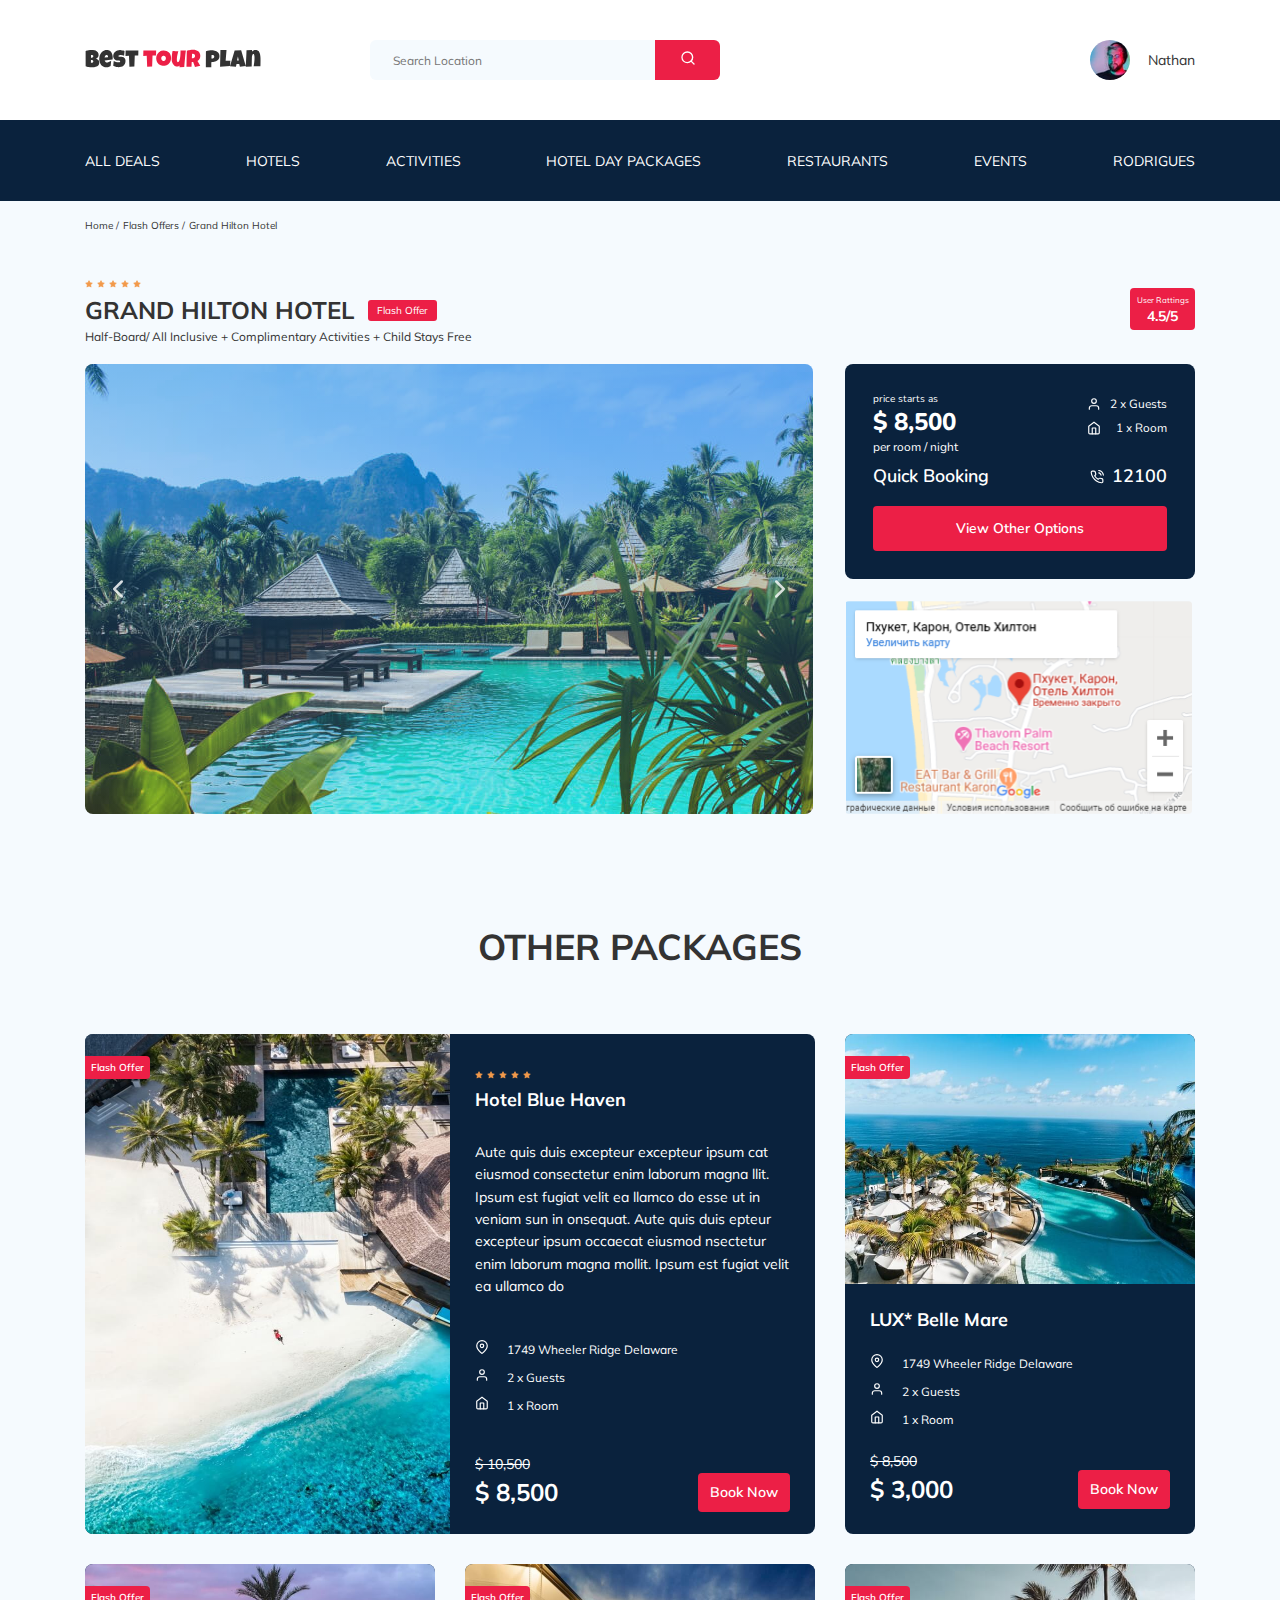
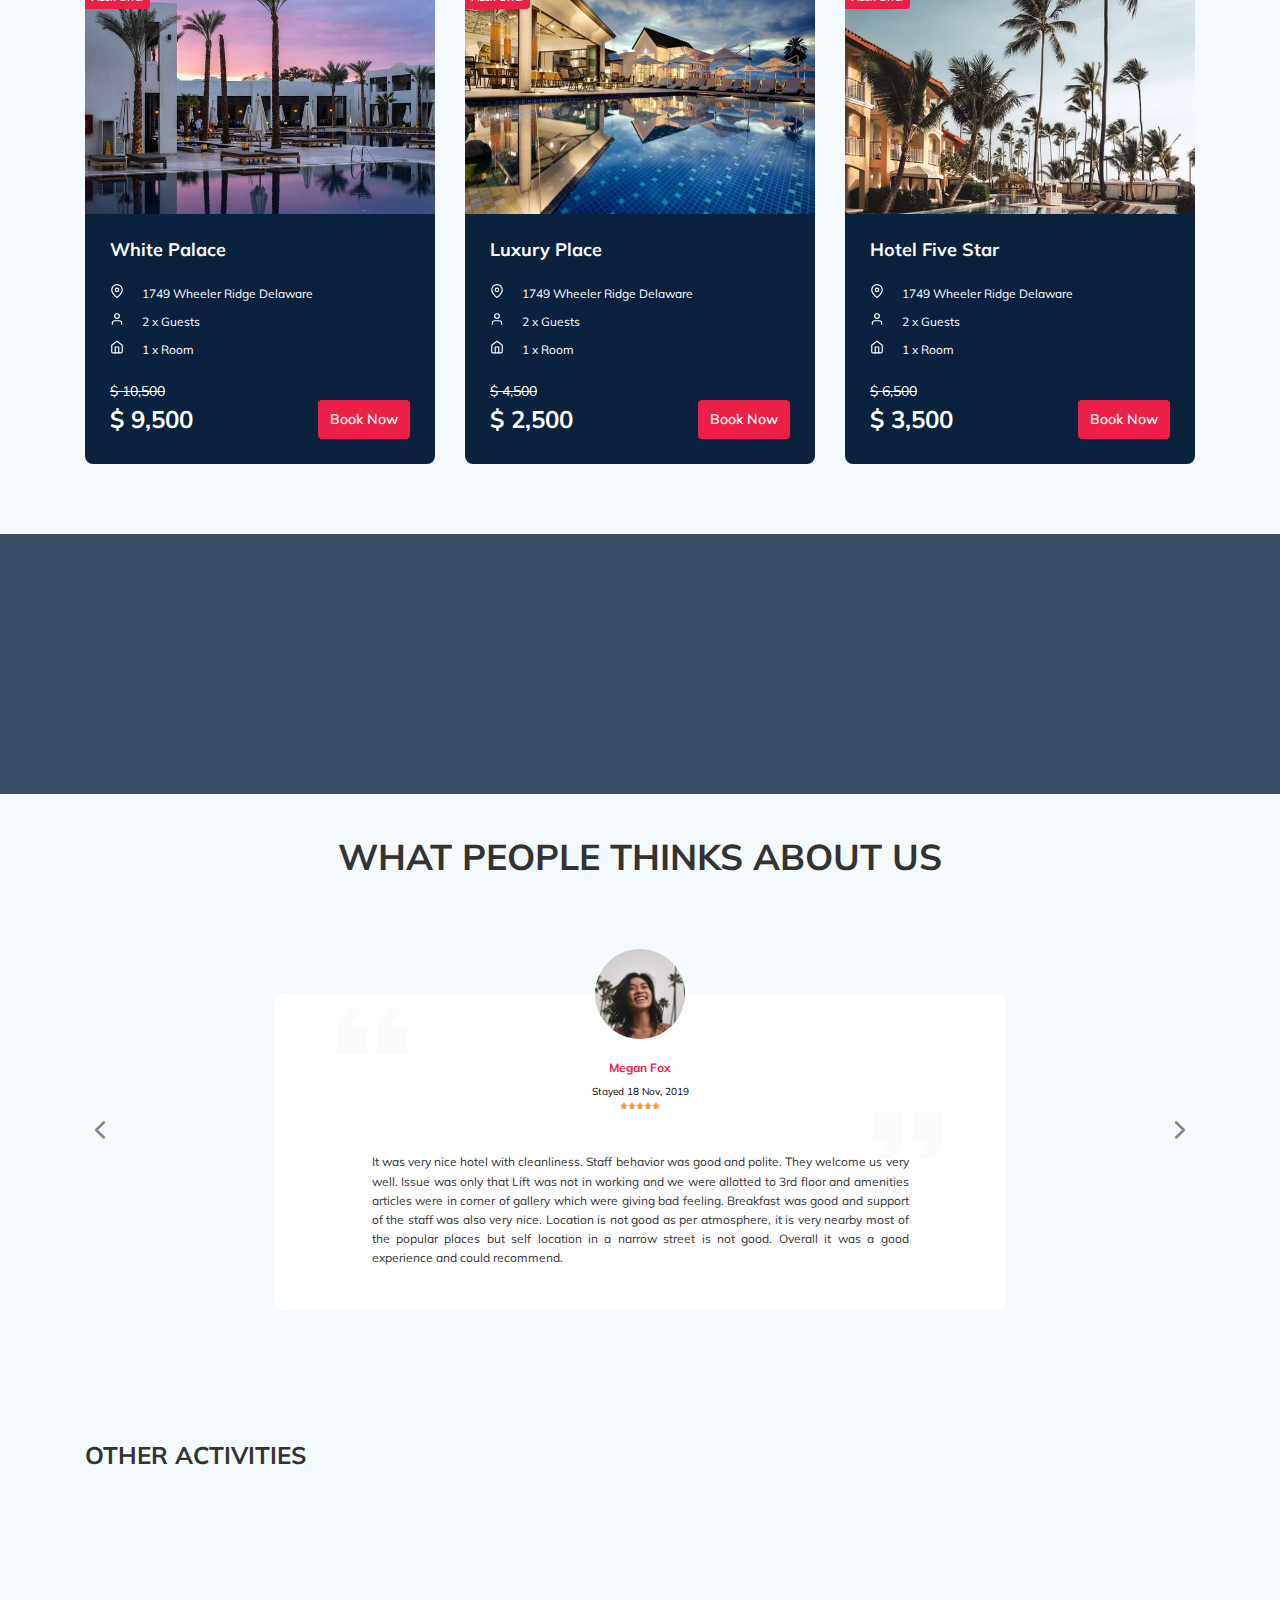
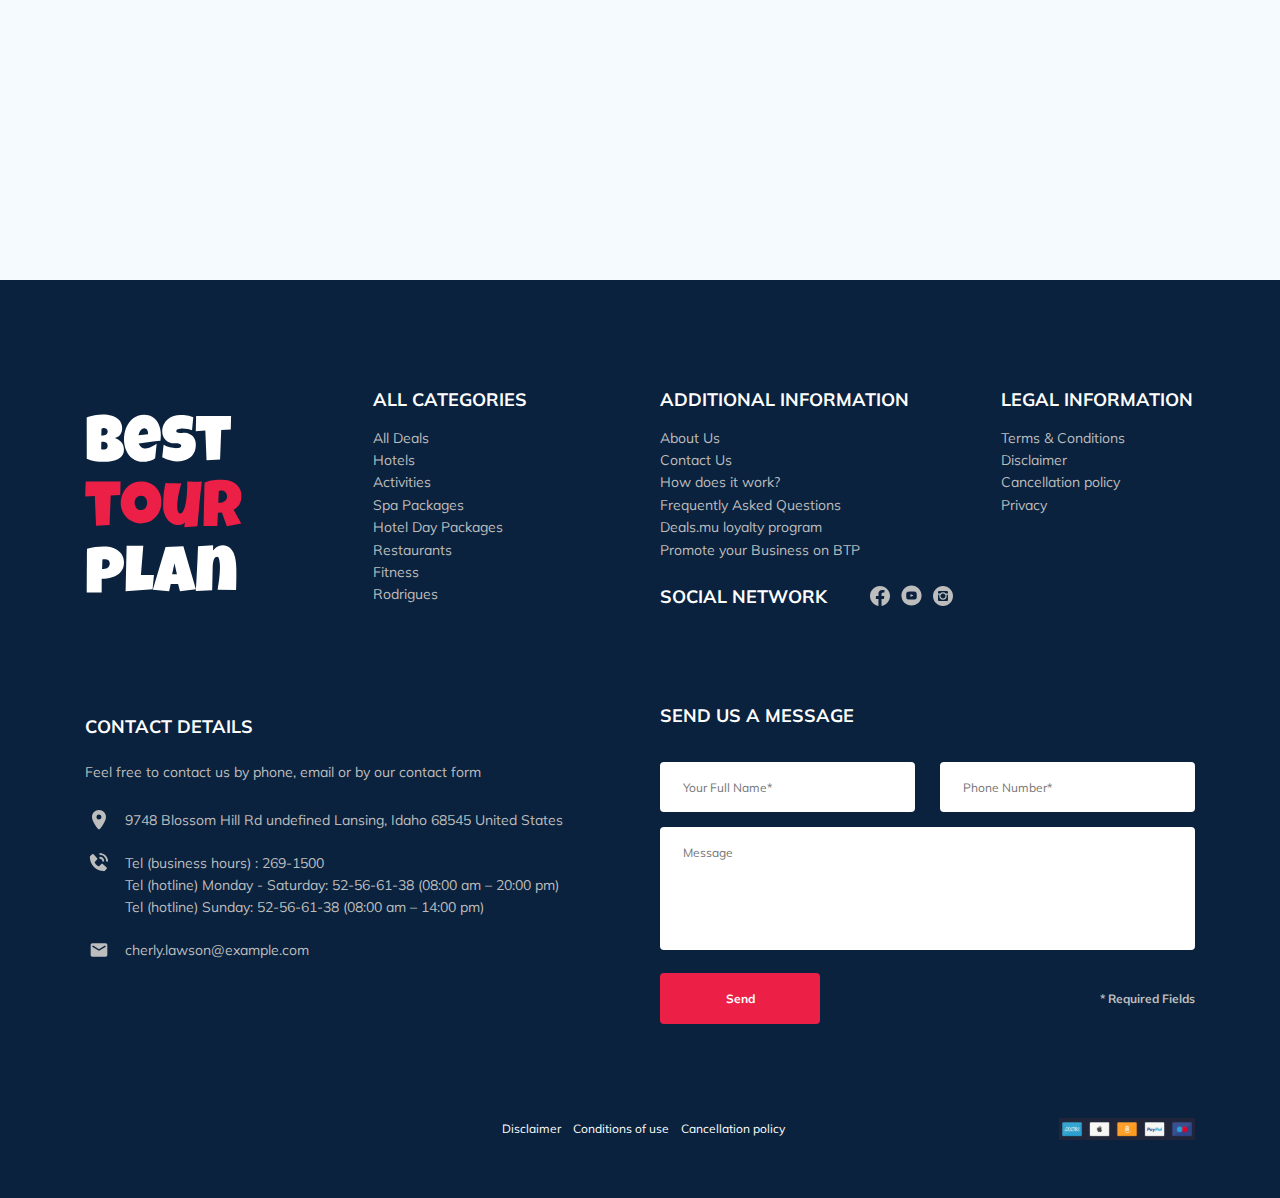
==== commit af80d267: "fix: google map" ====
--- a/index.html
+++ b/index.html
@@ -181,28 +181,28 @@
               <div class="swiper-slide hotel-slider__item">
                 <img
                   class="hotel-slider__item-image"
-                  src="img/slide-2.jpg"
+                  data-src="img/slide-2.jpg"
                   alt="slide"
                 />
               </div>
               <div class="swiper-slide hotel-slider__item">
                 <img
                   class="hotel-slider__item-image"
-                  src="img/slide-3.jpg"
+                  data-src="img/slide-3.jpg"
                   alt="slide"
                 />
               </div>
               <div class="swiper-slide hotel-slider__item">
                 <img
                   class="hotel-slider__item-image"
-                  src="img/slide-4.jpg"
+                  data-src="img/slide-4.jpg"
                   alt="slide"
                 />
               </div>
               <div class="swiper-slide hotel-slider__item">
                 <img
                   class="hotel-slider__item-image"
-                  src="img/slide-5.jpg"
+                  data-src="img/slide-5.jpg"
                   alt="slide"
                 />
               </div>
@@ -264,17 +264,7 @@
               </button>
             </div>
             <!-- /.booking -->
-            <div class="map">
-              <iframe
-                class="map__iframe"
-                src="https://www.google.com/maps/embed?pb=!1m18!1m12!1m3!1d4700.387090671949!2d98.29632412925388!3d7.838551464981311!2m3!1f0!2f0!3f0!3m2!1i1024!2i768!4f13.1!3m3!1m2!1s0x305025650c33dbab%3A0xa67a542329d011e1!2z0J_RhdGD0LrQtdGCLCDQmtCw0YDQvtC9LCDQntGC0LXQu9GMINCl0LjQu9GC0L7QvQ!5e0!3m2!1sru!2sru!4v1595515530392!5m2!1sru!2sru"
-                height="213"
-                style="border: 0;"
-                allowfullscreen=""
-                aria-hidden="false"
-                tabindex="0"
-              ></iframe>
-            </div>
+            <div class="map"></div>
             <!-- /.map -->
           </div>
         </div>
@@ -288,7 +278,7 @@
         <div class="packages-wrapper">
           <div class="packet-big packages__packet-big">
             <img
-              src="img/packet-1.jpg"
+              data-src="img/packet-1.jpg"
               alt="Hotel Blue Haven"
               class="packet-big__image"
             />
@@ -357,7 +347,7 @@
           <!-- /.packet-big /.packages__packet-big -->
           <div class="packet-small packages__packet-small">
             <img
-              src="img/packet-2.jpg"
+              data-src="img/packet-2.jpg"
               alt="LUX* Belle Mare"
               class="packet-small__image"
             />
@@ -412,7 +402,7 @@
           <!-- /.packet-small /.packages__packet-small -->
           <div class="packet-small packages__packet-small">
             <img
-              src="img/packet-3.jpg"
+              data-src="img/packet-3.jpg"
               alt="White Palace"
               class="packet-small__image"
             />
@@ -467,7 +457,7 @@
           <!-- /.packet-small /.packages__packet-small -->
           <div class="packet-small packages__packet-small">
             <img
-              src="img/packet-4.jpg"
+              data-src="img/packet-4.jpg"
               alt="Luxury Place"
               class="packet-small__image"
             />
@@ -522,7 +512,7 @@
           <!-- /.packet-small /.packages__packet-small -->
           <div class="packet-small packages__packet-small">
             <img
-              src="img/packet-5.jpg"
+              data-src="img/packet-5.jpg"
               alt="Hotel Five Star"
               class="packet-small__image"
             />
@@ -743,7 +733,7 @@
             data-aos-delay="100"
           >
             <img
-              src="img/activity-1.jpg"
+              data-src="img/activity-1.jpg"
               alt="The curious corner of chamarel"
               class="card__image"
             />
@@ -763,7 +753,7 @@
             data-aos-delay="150"
           >
             <img
-              src="img/activity-2.jpg"
+              data-src="img/activity-2.jpg"
               alt="Gymkhana club golf course"
               class="card__image"
             />
@@ -783,7 +773,7 @@
             data-aos-delay="200"
           >
             <img
-              src="img/activity-3.jpg"
+              data-src="img/activity-3.jpg"
               alt="Tamarind falls hiking trip - full day"
               class="card__image"
             />
@@ -805,7 +795,7 @@
             data-aos-delay="250"
           >
             <img
-              src="img/activity-4.jpg"
+              data-src="img/activity-4.jpg"
               alt="The blue marine discovery quest"
               class="card__image"
             />
--- a/css/style.css
+++ b/css/style.css
@@ -1,2 +1,2 @@
-*{box-sizing:border-box}body{font-family:'Muli', sans-serif;color:#333;background-color:#f5fafe;overflow-x:hidden}.container{max-width:1110px;margin:auto}img{max-width:100%}.button{cursor:pointer}.invalid{color:#EC1F46;border-bottom:1px solid #EC1F46}.navbar{background-color:#ffffff}.navbar-top{display:flex;align-items:center;justify-content:space-between;padding-top:40px;padding-bottom:40px}.navbar-top__menu-button{display:none}.navbar__search{margin-right:auto;margin-left:108px}.navbar-bottom{background-color:#0A223D}.navbar-menu{list-style-type:none;margin:0;padding:31px 0;display:flex;align-items:center;justify-content:space-between;color:#fff}.navbar-menu__link{color:inherit;text-decoration:none;text-transform:uppercase;font-size:14px;line-height:18px}.navbar-menu__item--mobile--visible{display:none}.logo{width:177px}.search{display:flex;position:relative;overflow:hidden;border-radius:6px;height:40px}.search__input{width:350px;height:100%;padding-left:23px;padding-right:75px;background:#F5FAFE;border:none;font-size:12px;line-height:15px;color:#333}.search__button{position:absolute;width:65px;height:100%;top:0;right:0;border:none;background-color:#EC1F46}.user{display:flex;align-items:center;text-decoration:none}.user__avatar{width:40px;height:40px;border-radius:50%;object-fit:cover}.user__name{margin-left:18px;font-size:14px;line-height:18px;color:#333}.breadcrumb-list{display:flex;list-style:none;align-items:center;padding:18px 0;margin:0}.breadcrumb-list__item{font-size:10px;line-height:13px}.breadcrumb-list__item:not(:last-child)::after{content:"/";margin-right:4px}.breadcrumb-list__link{text-decoration:none;color:inherit}.hotel{padding-top:23px;padding-bottom:70px}.hotel-info{display:flex;align-items:center;justify-content:space-between;padding-bottom:20px}.hotel-info__offer{margin-left:14px;margin-top:4px}.hotel-info__name{margin-top:4px;margin-bottom:0}.hotel-info__description{margin-bottom:0;margin-top:4px}.hotel-name{font-size:24px;line-height:30px}.hotel-wrapper{display:flex;flex-wrap:wrap;align-items:center}.hotel-description{font-size:12px;line-height:15px}.hotel-grid{display:flex;justify-content:space-between}.hotel-right{display:flex;flex-direction:column;justify-content:space-between}.hotel__slider{margin-left:0}.hotel-slider{width:728px;height:450px}.hotel-slider__item{width:100%;height:100%;position:relative;border-radius:8px;overflow:hidden}.hotel-slider__item-image{height:100%;object-fit:cover}.hotel-slider__item::after{content:'';position:absolute;width:100%;height:100%;top:0;bottom:0;left:0;right:0;background:linear-gradient(180deg, rgba(0,122,223,0.48) 0%, rgba(255,255,255,0.128) 100%);z-index:10}.hotel-slider__button{position:absolute;top:50%;transform:translateY(-50%);z-index:99;width:30px;height:30px;border:none;cursor:pointer;background-repeat:no-repeat;background-position:center;background-size:10px;background-color:transparent}.hotel-slider__button--next{right:18px;background-image:url(../img/arrow-next.svg)}.hotel-slider__button--prev{left:18px;background-image:url(../img/arrow-prev.svg)}.stars{flex-basis:100%}.offer{font-size:10px;line-height:13px;padding:4px 9px;background-color:#EC1F46;border-radius:3px;color:#fff}.rating{max-width:65px;min-height:42px;text-align:center;color:#fff;background-color:#EC1F46;border-radius:4px}.rating__text{font-size:8px;line-height:10px}.rating__counter{font-weight:bold;font-size:14px;line-height:18px;margin-top:2px}.booking{background-color:#0A223D;color:#fff;border-radius:8px;width:350px;min-height:210px;padding:28px;font-family:Nunito;font-style:normal;font-weight:normal}.booking__info{display:flex;justify-content:space-between}.booking__price{display:flex;flex-direction:column}.booking__start{font-weight:normal;font-size:10px;line-height:14px}.booking__pricetag{font-weight:800;font-size:24px;line-height:33px}.booking__per-room{font-size:12px;line-height:16px}.booking__room{margin-top:4px}.booking__text{display:flex;align-items:center;justify-content:space-between;margin-bottom:8px;font-style:normal;font-weight:normal;font-size:12px;line-height:16px}.booking__description{margin-left:9px}.booking__call-center{margin-top:9px;margin-bottom:17px;display:flex;justify-content:space-between;align-items:center;font-weight:600;font-size:18px;line-height:25px}.booking__number{display:flex;align-items:center;justify-content:space-between;color:inherit;text-decoration:none}.booking__num{margin-left:8px}.booking__botton{width:100%;min-height:45px;font-weight:600;font-size:14px;line-height:19px;border-radius:4px;background-color:#EC1F46;border:none;color:#fff;cursor:pointer}.map{width:347px;height:213px;background-color:#000;border-radius:4px;overflow:hidden}.map__iframe{width:100%}.packages{padding:40px 0 70px 0}.packages__title{font-style:normal;font-weight:bold;font-size:36px;line-height:45px;text-align:center;text-transform:uppercase;margin-bottom:65px;margin-top:0}.packages-wrapper{display:grid;grid-template-columns:repeat(3, 1fr);grid-row-gap:30px;grid-column-gap:30px}.packet-small{border-radius:8px;width:350px;overflow:hidden;background-color:#0A223D;color:#ffffff;position:relative;height:500px}.packet-small__image{object-fit:cover;width:100%;height:250px}.packet-small__room-text{padding:20px 25px 25px 25px}.packet-small__title{font-style:normal;font-weight:bold;font-size:18px;line-height:23px;margin-bottom:23px;margin-top:0}.packet-small__room{display:flex;flex-direction:column;margin-bottom:24px}.packet-small__text{font-style:normal;font-weight:normal;font-size:12px;line-height:15px}.packet-small__text:not(:last-child){margin-bottom:11px}.packet-small__icon{margin-right:15px}.packet-small__old-price{font-style:normal;font-weight:normal;font-size:14px;line-height:18px;text-decoration-line:line-through}.packet-small__new-price-and-button{display:flex;align-items:center;justify-content:space-between}.packet-small__new-price{font-style:normal;font-weight:bold;font-size:24px;line-height:30px}.packet-small__book-now{background-color:#EC1F46;padding:10px 12px;border:none;font-style:normal;font-weight:600;font-size:14px;line-height:19px;border-radius:4px;color:#ffffff}.packet-small .flash-offer{position:absolute;background-color:#EC1F46;border-radius:0px 4px 4px 0px;padding:5px 6px;font-style:normal;font-weight:600;font-size:10px;line-height:13px;vertical-align:sub}.packet-small__flash-offer{top:22px;left:0}.packet-big{border-radius:8px;width:730px;overflow:hidden;background-color:#0A223D;color:#ffffff;position:relative;display:flex;height:500px;grid-column:span 2}.packet-big__image{width:366px;flex-basis:50%}.packet-big__stars{margin-bottom:5px}.packet-big__room-text{padding:30px 25px 25px 25px;flex-basis:50%}.packet-big__title{font-style:normal;font-weight:bold;font-size:18px;line-height:23px;margin-bottom:30px;margin-top:0}.packet-big__about{font-style:normal;font-weight:normal;font-size:14px;line-height:160.6%;margin-bottom:42px}.packet-big__room{display:flex;flex-direction:column;margin-bottom:41px}.packet-big__text{font-style:normal;font-weight:normal;font-size:12px;line-height:15px}.packet-big__text:not(:last-child){margin-bottom:11px}.packet-big__icon{margin-right:15px}.packet-big__old-price{font-style:normal;font-weight:normal;font-size:14px;line-height:18px;text-decoration-line:line-through}.packet-big__new-price-and-button{display:flex;align-items:center;justify-content:space-between}.packet-big__new-price{font-style:normal;font-weight:bold;font-size:24px;line-height:30px}.packet-big__book-now{background-color:#EC1F46;padding:10px 12px;border:none;font-style:normal;font-weight:600;font-size:14px;line-height:19px;border-radius:4px;color:#ffffff}.packet-big .flash-offer{position:absolute;background-color:#EC1F46;border-radius:0px 4px 4px 0px;padding:5px 6px;font-style:normal;font-weight:600;font-size:10px;line-height:13px;vertical-align:sub}.packet-big__flash-offer{top:22px;left:0}.newsletter{position:relative;padding:98px 0 87px 0;background:transparent}.newsletter::before{content:'';position:absolute;left:0;right:0;top:0;bottom:0;width:100%;height:100%;background:rgba(10,34,61,0.8)}.newsletter-wrapper{position:relative;max-width:731px;margin:auto;display:flex;align-items:center;justify-content:space-between}.newsletter-title{display:flex;flex-direction:column;color:#fff;font-style:normal;font-weight:300;font-size:24px;line-height:30px;margin:0}.newsletter-title__strong{font-weight:600;font-size:36px;line-height:45px;text-transform:uppercase}.subscribe{position:relative;width:350px;height:55px;border-radius:4px;overflow:hidden}.subscribe__input{position:absolute;width:100%;padding-left:33px;padding-right:75px;height:100%;border:none;font-weight:300;font-size:14px;line-height:18px}.subscribe__button{position:absolute;right:0;top:0;height:100%;border:none;background-color:#EC1F46;color:#fff;min-width:65px}.reviews{padding:40px 0 70px 0}.reviews__title{font-style:normal;font-weight:bold;font-size:36px;line-height:45px;text-align:center;text-transform:uppercase;margin-bottom:70px;margin-top:0}.reviews-slider__item{display:flex;flex-direction:column;align-items:center;position:relative;max-width:730px;margin:45px auto 0;background-color:#fff;border-radius:8px;margin-top:45px;padding:0 62px 30px}.reviews-slider__item::before{content:'';position:absolute;left:62px;top:13px;background-image:url(../img/quote-left.svg);background-repeat:no-repeat;width:70px;height:47px}.reviews-slider__item::after{content:'';position:absolute;right:62px;top:118px;background-image:url(../img/quote-right.svg);background-repeat:no-repeat;width:70px;height:47px}.reviews-slider__button{position:absolute;top:50%;transform:translateY(-50%);width:30px;height:30px;background-repeat:no-repeat;background-size:10px;background-position:center;border:none;background-color:transparent;cursor:pointer;z-index:99}.reviews-slider__button--prev{background-image:url(../img/arrow-prev-secondary.svg);left:0}.reviews-slider__button--next{background-image:url(../img/arrow-next-secondary.svg);right:0}.reviews-slider__profile{display:flex;flex-direction:column;align-items:center;margin-top:-45px;margin-bottom:30px}.reviews-slider__avatar{width:90px;height:90px;border-radius:50%;object-fit:cover;margin-bottom:9px}.reviews-slider__username{font-style:normal;font-weight:bold;font-size:12px;line-height:15px;color:#EC1F46;margin-bottom:10px}.reviews-slider__date{font-style:normal;font-weight:normal;font-size:10px;line-height:13px;color:#000000;margin-bottom:4px}.reviews-slider__rating{display:flex;align-items:center}.reviews-slider__text{font-style:normal;font-weight:normal;font-size:12px;line-height:160%;text-align:justify;width:537px}.activities{padding:60px 0 98px 0}.activities__title{font-style:normal;font-weight:bold;font-size:24px;line-height:30px;text-transform:uppercase;margin-bottom:57px;margin-top:0}.activities-wrapper{display:flex;justify-content:space-between}.card{display:flex;flex-direction:column;align-items:flex-start;width:255px;height:255px;position:relative;border-radius:6px;overflow:hidden;padding:24px 26px;transition:1s all}.card__image{position:absolute;left:0;right:0;top:0;bottom:0;object-fit:cover;z-index:-2;width:100%;height:100%;transition:1s all}.card::before{content:'';position:absolute;left:0;right:0;top:0;bottom:0;background:linear-gradient(179.83deg, rgba(196,196,196,0) 35.34%, #0A223D 99.85%);z-index:-1}.card__title{margin-top:auto;color:#fff;font-style:normal;font-weight:bold;font-size:16px;line-height:20px;margin-bottom:18px}.card__button{font-style:normal;font-weight:600;font-size:12px;line-height:16px;padding:7px 22px;color:#fff;border:none;background-color:#EC1F46;border-radius:4px;cursor:pointer}.card:hover{box-shadow:0 8px 17px 0 rgba(0,0,0,0.2),0 6px 20px 0 rgba(0,0,0,0.19);transition:1s all}.card:hover img{transform:scale(1.1);transition:1s all}.footer{background-color:#0A223D;color:#fff;padding-top:108px;padding-bottom:46px}.footer-wrapper{display:grid;grid-column-gap:90px;grid-row-gap:24px;grid-template-columns:1fr 1fr 251px 194px;grid-auto-rows:minmax(40px, min-content);align-items:start}.footer__logo{width:157px;grid-row:1 / 3;margin-top:26px}.footer__categories{grid-row:1 / 4}.footer__social-links{display:flex;align-items:center;min-width:83px;justify-content:space-between}.footer__social-network{grid-row:2 / 4;grid-column:span 2;display:flex;align-content:start}.footer__contact-form{grid-column:span 2;margin-top:-9px}.footer__contact-details{grid-column:span 2;margin-top:2px}.footer__form{display:flex;align-items:center;justify-content:space-between;flex-wrap:wrap;align-items:start}.footer__form_form-required{display:flex;align-items:center;justify-content:space-between;flex-basis:100%}.footer__ul{padding:0;margin:0;list-style:none}.footer__title{font-style:normal;font-weight:bold;font-size:18px;line-height:23px;margin:0;margin-bottom:16px;text-transform:uppercase}.footer__title--inline{margin:0 43px 0 0}.footer__title--mb-35{margin-bottom:35px}.footer__title--mb-26{margin-bottom:26px}.footer__item{display:flex;align-items:center;font-style:normal;font-weight:normal;font-size:14px;line-height:160%;color:#BDBDBD}.footer__item--br{display:none}.footer__item--telefone{align-items:flex-start}.footer__item--mb-2{margin-bottom:20px}.footer__text{color:#BDBDBD;margin-bottom:29px;margin-top:0;font-size:14px}.footer__icon-wrapper{min-width:20px;display:flex;align-items:center;justify-content:center;margin-right:16px;margin-left:4px}.footer__link{text-decoration:none;color:inherit}.footer__input{width:100%;background-color:#fff;border-radius:4px;border:none;padding:0 23px;height:50px;font-style:normal;font-weight:normal;font-size:12px;line-height:15px}.footer__input-group{margin-bottom:15px;flex-basis:47.6%}.footer__message{background-color:#fff;border-radius:4px;padding:18px 23px;border:none;flex-basis:100%;margin-bottom:23px;min-height:123px;max-height:123px;resize:none;font-style:normal;font-weight:normal;font-size:12px;line-height:15px}.footer__button{min-width:160px;min-height:50px;padding:18px;font-style:normal;font-weight:bold;font-size:12px;line-height:15px;color:#fff;border:none;border-radius:4px;background-color:#EC1F46}.footer__info{font-style:normal;font-weight:bold;font-size:12px;line-height:15px;color:#BDBDBD}.footer__email{color:inherit;text-decoration:none}.footer__additional-information{grid-column-start:3;grid-column-end:5;display:flex;justify-content:space-between;margin-left:-158px;margin-top:6px}.telephone__info--br{display:none}.telephone__info-link{color:inherit;text-decoration:none}.additional-information{grid-row-start:6}.additional-information__links_link{color:inherit;text-decoration:none;margin-right:8px;font-style:normal;font-weight:normal;font-size:12px;line-height:15px}.modal__overlay{position:fixed;left:0;top:0;right:0;bottom:0;background-color:rgba(0,143,223,0.39);z-index:100;visibility:hidden;opacity:0;transition:opacity 0.1s}.modal__overlay--visible{visibility:visible;opacity:1}.modal__dialog{position:fixed;top:50%;left:50%;transform:translate(-50%, -50%);max-width:478px;padding:33px 88px;background-color:#0A223D;border-radius:8px;z-index:101;visibility:hidden;opacity:0;transition:opacity 0.2s}.modal__dialog--visible{visibility:visible;opacity:1}.modal__close{position:absolute;right:18px;top:17px;text-decoration:none;cursor:pointer}.modal__title{font-style:normal;font-weight:bold;font-size:18px;line-height:23px;text-transform:uppercase;color:#fff;text-align:center}.modal__title--mb-15{margin-bottom:15px}.modal__input{padding:18px 23px;width:300px;border-radius:4px;overflow:hidden;color:black;border:none;margin-bottom:2px;font-style:normal;font-weight:normal;font-size:12px;line-height:15px}.modal__input:not(:first-child){margin-top:15px}.modal__message{width:300px;height:123px;padding:18px 23px;border-radius:4px;margin-bottom:15px;color:black;resize:none;border:none;margin-top:15px;font-style:normal;font-weight:normal;font-size:12px;line-height:15px}.modal__form_form-required{display:flex;justify-content:space-between;align-items:center}.modal__button{background:#EC1F46;border-radius:4px;color:#fff;padding:18px 65px;font-style:normal;font-weight:bold;font-size:12px;line-height:15px;border:none}.modal__info{font-style:normal;font-weight:bold;font-size:12px;line-height:15px;color:#E0E0E0}.thanks-you{padding-top:40px;padding-bottom:40px}.thanks-you__title{font-size:30px;margin-top:0}.thanks-you__text{font-size:18px;margin-bottom:0}/*! normalize.css v8.0.1 | MIT License | github.com/necolas/normalize.css */html{line-height:1.15;-webkit-text-size-adjust:100%}body{margin:0}main{display:block}h1{font-size:2em;margin:0.67em 0}hr{box-sizing:content-box;height:0;overflow:visible}pre{font-family:monospace, monospace;font-size:1em}a{background-color:transparent}abbr[title]{border-bottom:none;text-decoration:underline;text-decoration:underline dotted}b,strong{font-weight:bolder}code,kbd,samp{font-family:monospace, monospace;font-size:1em}small{font-size:80%}sub,sup{font-size:75%;line-height:0;position:relative;vertical-align:baseline}sub{bottom:-0.25em}sup{top:-0.5em}img{border-style:none}button,input,optgroup,select,textarea{font-family:inherit;font-size:100%;line-height:1.15;margin:0}button,input{overflow:visible}button,select{text-transform:none}button,[type="button"],[type="reset"],[type="submit"]{-webkit-appearance:button}button::-moz-focus-inner,[type="button"]::-moz-focus-inner,[type="reset"]::-moz-focus-inner,[type="submit"]::-moz-focus-inner{border-style:none;padding:0}button:-moz-focusring,[type="button"]:-moz-focusring,[type="reset"]:-moz-focusring,[type="submit"]:-moz-focusring{outline:1px dotted ButtonText}fieldset{padding:0.35em 0.75em 0.625em}legend{box-sizing:border-box;color:inherit;display:table;max-width:100%;padding:0;white-space:normal}progress{vertical-align:baseline}textarea{overflow:auto}[type="checkbox"],[type="radio"]{box-sizing:border-box;padding:0}[type="number"]::-webkit-inner-spin-button,[type="number"]::-webkit-outer-spin-button{height:auto}[type="search"]{-webkit-appearance:textfield;outline-offset:-2px}[type="search"]::-webkit-search-decoration{-webkit-appearance:none}::-webkit-file-upload-button{-webkit-appearance:button;font:inherit}details{display:block}summary{display:list-item}template{display:none}[hidden]{display:none}@media (max-width: 1200px){.container{max-width:960px}.hotel-slider{width:590px}.hotel-slider__item-image{width:100%}.card{width:230px;height:230px}.packet-small{width:300px}.packet-big{width:630px}.packet-big__image{width:315px}.packet-big__room-text{padding-top:20px}.packet-big__title{margin-bottom:20px}.packet-big__about{margin-bottom:40px}.footer-wrapper{grid-template-columns:1fr 196px 278px 194px;grid-column-gap:34px}.footer__input-group{flex-basis:100%}}@media (max-width: 992px){.container,.newsletter-wrapper{max-width:700px}.newsletter{padding:92px 0 92px 0}.navbar-top{padding-top:30px;padding-bottom:30px}.navbar__search{margin-left:auto}.navbar-menu{padding-top:22px;padding-bottom:22px}.navbar-menu__link{font-size:12px;line-height:15px}.search__input{width:340px}.hotel{padding-bottom:60px}.hotel-grid{flex-direction:column}.hotel__slider{margin-bottom:30px}.hotel-right{flex-direction:row}.hotel-slider{width:100%}.booking{width:340px;width:340px}.map{border-radius:10px}.reviews{padding-bottom:60px;padding-top:40px}.reviews__title{font-size:30px;line-height:38px;margin-bottom:50px}.reviews-slider__item{max-width:580px}.activities{padding-bottom:70px}.activities-wrapper{flex-wrap:wrap}.activities__card{margin-bottom:20px}.card{width:340px;height:250px}.packet-big{width:700px}.packet-big__image{width:350px}.packet-small{width:335px}.packages{padding-bottom:40px;padding-top:5px}.packages-wrapper{grid-template-columns:repeat(2, 1fr)}.packages__title{margin-bottom:30px;font-size:25px}.footer{padding-top:72px;grid-gap:0}.footer__input-group{flex-basis:48%}.footer__logo{margin-top:0;width:99px;grid-row:1 / 2}.footer__social-network{grid-row-start:1;grid-row-end:2;grid-column:span 2;align-self:center;margin-top:12px;margin-left:-8px}.footer__categories{grid-row-start:2;grid-row-end:3}.footer__additional{grid-row-start:2;grid-row-end:3}.footer__contact-details{grid-row-start:3;grid-row-end:4;grid-column:span 3;margin-top:21px}.footer__contact-form{grid-row-start:4;grid-row-end:5;grid-column:span 3;margin-right:150px}.footer__legal{grid-row-start:2;grid-row-end:3}.footer-wrapper{grid-template-columns:168px 250px 1fr;grid-row-gap:50px}.footer__additional-information{margin-left:0;grid-row:5 / 6;grid-column:span 3}}@media (max-width: 768px){body{padding-top:78px}.container{max-width:576px;width:89%}.navbar--mobile_fixed{position:fixed;top:0;left:0;right:0;z-index:99}.navbar__user--mobile--hidden,.navbar__search--mobile--hidden{display:none}.navbar__user--mobile--visible,.navbar__search--mobile--visible{display:flex}.navbar__user--mobile--visible{flex-direction:column;justify-content:center}.navbar-bottom{display:none;position:fixed;left:0;top:78px;right:0;bottom:0;padding-top:30px}.navbar-bottom--visible{display:block}.navbar-menu{flex-direction:column}.navbar-menu__item{margin-bottom:20px}.navbar-menu__item--mobile--visible{display:block}.navbar-menu__item--mobile--visible--user{margin-bottom:27px}.navbar-menu__item--mobile--visible--search{margin-bottom:39px}.menu-button{display:flex;width:16px;height:11px;padding:0;align-items:center;justify-content:space-between;flex-direction:column;border:none;background-color:#fff;cursor:pointer}.menu-button__line{width:16px;height:1px;background-color:#333}.user__name--light{color:#fff;margin-left:0;margin-top:10px}.stars{flex-basis:auto}.hotel-name{flex-basis:100%}.hotel-wrapper{justify-content:space-between}.hotel-info__text{width:100%}.hotel-info__name{margin-top:10px;margin-bottom:0}.hotel-info__rating{display:none}.hotel-info__offer{order:-1;margin-left:0}.hotel-right{flex-direction:column;min-height:450px}.hotel-slider{height:350px}.booking{width:100%}.map{width:100%}.newsletter-wrapper{max-width:576px;width:92%;flex-direction:column;align-items:flex-start}.reviews-slider__item{padding:0 30px 30px}.reviews-slider__item::after,.reviews-slider__item::before{display:none}.reviews-slider__button{top:20px;right:50%}.reviews-slider__button--prev{left:50%;margin-left:-65px;transform:translate(-50%, 0)}.reviews-slider__button--next{right:50%;margin-right:-65px;transform:translate(50%, 0)}.reviews-slider__text{width:455px}.reviews__title{font-size:30px;line-height:38px}.card{width:48%;height:255px}.card:hover{box-shadow:none;transition:0s all}.card:hover img{transform:scale(1);transition:0s all}.activities{padding-top:40px;padding-bottom:40px}.reviews{padding:40px 0 0 0}.reviews-slider__button--next{margin-right:-105px}.reviews-slider__button--prev{margin-left:-105px}.packet-small{width:100%}.packet-big{width:100%;flex-direction:column;height:auto}.packet-big__image{object-fit:cover;width:100%;height:250px;flex-basis:auto}.packet-big__title{margin-bottom:20px}.packet-big__room-text{flex-basis:auto}.packet-big__room{display:flex;flex-direction:column;margin-bottom:24px}.packet-big__text{font-style:normal;font-weight:normal;font-size:12px;line-height:15px}.packet-big__text:not(:last-child){margin-bottom:11px}.packet-big__icon{margin-right:15px}.packet-big__old-price{font-style:normal;font-weight:normal;font-size:14px;line-height:18px;text-decoration-line:line-through}.packet-big__new-price-and-button{display:flex;align-items:center;justify-content:space-between}.packet-big__new-price{font-style:normal;font-weight:bold;font-size:24px;line-height:30px}.packet-big__book-now{background-color:#EC1F46;padding:10px 12px;border:none;font-style:normal;font-weight:600;font-size:14px;line-height:19px;border-radius:4px;color:#ffffff}.packet-big__about{margin-bottom:20px}.footer{padding-top:70px}.footer-wrapper{grid-template-columns:1fr 1fr 1fr}.footer__input-group{flex-basis:100%}.search__input{width:245px}.packages-wrapper{grid-template-columns:1fr}.packages__packet-big{grid-column:span 1}.modal__dialog{padding:25px 40px}}@media (max-width: 576px){.logo{width:99px}.hotel{padding-bottom:40px}.hotel__slider{margin-bottom:20px}.hotel-slider{height:250px}.newsletter{padding:76px 0 83px 0}.newsletter-title{margin-bottom:37px;font-size:20px;line-height:25px}.newsletter-title__strong{font-size:30px;line-height:38px}.subscribe{width:100%}.subscribe__input{padding-left:10px}.reviews{padding-bottom:50px}.reviews-slider__text{width:300px;margin-top:0;margin-bottom:0}.reviews__title{font-size:18px;line-height:23px;margin-bottom:42px}.activities{padding-bottom:60px}.activities__title{font-size:18px;line-height:23px;margin-bottom:36px}.card{width:100%}.footer{padding-top:68px;padding-bottom:21px}.footer-wrapper{grid-template-columns:1fr;grid-row-gap:28px}.footer__title--mb-35{margin-bottom:16px}.footer__message{margin-bottom:15px}.footer__logo{grid-row:1;grid-column:1}.footer__social-network{grid-row:2;grid-column:1;margin-left:0;flex-direction:column}.footer__social-links{justify-content:start;margin-top:22px}.footer__link--network{margin-right:12px}.footer__additional{grid-row:4;grid-column:1}.footer__additional-information{grid-row:8 / 9;grid-column:span 1;margin-top:0}.footer__categories{grid-row:5;grid-column:1}.footer__legal{grid-row:3;grid-column:1}.footer__contact-details{grid-row:6;grid-column:1;margin-top:11px}.footer__contact-form{grid-row:7;grid-column:1;margin-right:0;margin-top:16px}.footer__additional-information{grid-column-end:2;grid-row-start:8;flex-direction:column}.footer__form_form-required{flex-direction:column;align-items:start}.footer__links{margin-bottom:10px}.footer__info{order:-1;margin-bottom:15px}.footer__item--br{display:block}.additional-information__links{margin-bottom:10px}.additional-information__info{order:-1;margin-bottom:15px}.modal__form{display:flex;flex-direction:column;align-items:start}.modal__form_form-required{width:90%;margin:auto;margin-top:15px}.modal__dialog{width:80%;padding-left:15px;padding-right:15px}.modal__input{width:90%;margin:auto;padding:12px 16px;margin-bottom:2px}.modal__message{width:90%;margin:auto;margin-top:15px;padding:12px 16px;height:100px}.modal .invalid{margin-left:5%}.telephone__info--br{display:block}}@media (max-width: 430px){.modal__form{display:flex;flex-direction:column}.modal__form_form-required{display:flex;flex-direction:column;align-items:start}.modal__button{margin-bottom:5px}.hotel-slider{height:180px}.hotel__info{order:-1;margin-bottom:10px}}@media (max-width: 360px){.reviews__title{font-size:18px;line-height:23px;width:245px;display:block;margin:auto;margin-bottom:42px}.reviews-slider__text{width:220px}.additional-information__links_link{margin-right:6px}}
+*{box-sizing:border-box}body{font-family:'Muli', sans-serif;color:#333;background-color:#f5fafe;overflow-x:hidden}.container{max-width:1110px;margin:auto}img{max-width:100%}.button{cursor:pointer}.invalid{color:#EC1F46;border-bottom:1px solid #EC1F46}.navbar{background-color:#ffffff}.navbar-top{display:flex;align-items:center;justify-content:space-between;padding-top:40px;padding-bottom:40px}.navbar-top__menu-button{display:none}.navbar__search{margin-right:auto;margin-left:108px}.navbar-bottom{background-color:#0A223D}.navbar-menu{list-style-type:none;margin:0;padding:31px 0;display:flex;align-items:center;justify-content:space-between;color:#fff}.navbar-menu__link{color:inherit;text-decoration:none;text-transform:uppercase;font-size:14px;line-height:18px}.navbar-menu__item--mobile--visible{display:none}.logo{width:177px}.search{display:flex;position:relative;overflow:hidden;border-radius:6px;height:40px}.search__input{width:350px;height:100%;padding-left:23px;padding-right:75px;background:#F5FAFE;border:none;font-size:12px;line-height:15px;color:#333}.search__button{position:absolute;width:65px;height:100%;top:0;right:0;border:none;background-color:#EC1F46}.user{display:flex;align-items:center;text-decoration:none}.user__avatar{width:40px;height:40px;border-radius:50%;object-fit:cover}.user__name{margin-left:18px;font-size:14px;line-height:18px;color:#333}.breadcrumb-list{display:flex;list-style:none;align-items:center;padding:18px 0;margin:0}.breadcrumb-list__item{font-size:10px;line-height:13px}.breadcrumb-list__item:not(:last-child)::after{content:"/";margin-right:4px}.breadcrumb-list__link{text-decoration:none;color:inherit}.hotel{padding-top:23px;padding-bottom:70px}.hotel-info{display:flex;align-items:center;justify-content:space-between;padding-bottom:20px}.hotel-info__offer{margin-left:14px;margin-top:4px}.hotel-info__name{margin-top:4px;margin-bottom:0}.hotel-info__description{margin-bottom:0;margin-top:4px}.hotel-name{font-size:24px;line-height:30px}.hotel-wrapper{display:flex;flex-wrap:wrap;align-items:center}.hotel-description{font-size:12px;line-height:15px}.hotel-grid{display:flex;justify-content:space-between}.hotel-right{display:flex;flex-direction:column;justify-content:space-between}.hotel__slider{margin-left:0}.hotel-slider{width:728px;height:450px}.hotel-slider__item{width:100%;height:100%;position:relative;border-radius:8px;overflow:hidden}.hotel-slider__item-image{height:100%;object-fit:cover}.hotel-slider__item::after{content:'';position:absolute;width:100%;height:100%;top:0;bottom:0;left:0;right:0;background:linear-gradient(180deg, rgba(0,122,223,0.48) 0%, rgba(255,255,255,0.128) 100%);z-index:10}.hotel-slider__button{position:absolute;top:50%;transform:translateY(-50%);z-index:99;width:30px;height:30px;border:none;cursor:pointer;background-repeat:no-repeat;background-position:center;background-size:10px;background-color:transparent}.hotel-slider__button--next{right:18px;background-image:url(../img/arrow-next.svg)}.hotel-slider__button--prev{left:18px;background-image:url(../img/arrow-prev.svg)}.stars{flex-basis:100%}.offer{font-size:10px;line-height:13px;padding:4px 9px;background-color:#EC1F46;border-radius:3px;color:#fff}.rating{max-width:65px;min-height:42px;text-align:center;color:#fff;background-color:#EC1F46;border-radius:4px}.rating__text{font-size:8px;line-height:10px}.rating__counter{font-weight:bold;font-size:14px;line-height:18px;margin-top:2px}.booking{background-color:#0A223D;color:#fff;border-radius:8px;width:350px;min-height:210px;padding:28px;font-family:Nunito;font-style:normal;font-weight:normal}.booking__info{display:flex;justify-content:space-between}.booking__price{display:flex;flex-direction:column}.booking__start{font-weight:normal;font-size:10px;line-height:14px}.booking__pricetag{font-weight:800;font-size:24px;line-height:33px}.booking__per-room{font-size:12px;line-height:16px}.booking__room{margin-top:4px}.booking__text{display:flex;align-items:center;justify-content:space-between;margin-bottom:8px;font-style:normal;font-weight:normal;font-size:12px;line-height:16px}.booking__description{margin-left:9px}.booking__call-center{margin-top:9px;margin-bottom:17px;display:flex;justify-content:space-between;align-items:center;font-weight:600;font-size:18px;line-height:25px}.booking__number{display:flex;align-items:center;justify-content:space-between;color:inherit;text-decoration:none}.booking__num{margin-left:8px}.booking__botton{width:100%;min-height:45px;font-weight:600;font-size:14px;line-height:19px;border-radius:4px;background-color:#EC1F46;border:none;color:#fff;cursor:pointer}.map{width:347px;height:213px;background-color:#000;border-radius:4px;overflow:hidden;background:url(../img/map-1.jpg) #fff no-repeat;background-size:cover;background-position:center center}.map__iframe{width:100%}.packages{padding:40px 0 70px 0}.packages__title{font-style:normal;font-weight:bold;font-size:36px;line-height:45px;text-align:center;text-transform:uppercase;margin-bottom:65px;margin-top:0}.packages-wrapper{display:grid;grid-template-columns:repeat(3, 1fr);grid-row-gap:30px;grid-column-gap:30px}.packet-small{border-radius:8px;width:350px;overflow:hidden;background-color:#0A223D;color:#ffffff;position:relative;height:500px}.packet-small__image{object-fit:cover;width:100%;height:250px}.packet-small__room-text{padding:20px 25px 25px 25px}.packet-small__title{font-style:normal;font-weight:bold;font-size:18px;line-height:23px;margin-bottom:23px;margin-top:0}.packet-small__room{display:flex;flex-direction:column;margin-bottom:24px}.packet-small__text{font-style:normal;font-weight:normal;font-size:12px;line-height:15px}.packet-small__text:not(:last-child){margin-bottom:11px}.packet-small__icon{margin-right:15px}.packet-small__old-price{font-style:normal;font-weight:normal;font-size:14px;line-height:18px;text-decoration-line:line-through}.packet-small__new-price-and-button{display:flex;align-items:center;justify-content:space-between}.packet-small__new-price{font-style:normal;font-weight:bold;font-size:24px;line-height:30px}.packet-small__book-now{background-color:#EC1F46;padding:10px 12px;border:none;font-style:normal;font-weight:600;font-size:14px;line-height:19px;border-radius:4px;color:#ffffff}.packet-small .flash-offer{position:absolute;background-color:#EC1F46;border-radius:0px 4px 4px 0px;padding:5px 6px;font-style:normal;font-weight:600;font-size:10px;line-height:13px;vertical-align:sub}.packet-small__flash-offer{top:22px;left:0}.packet-big{border-radius:8px;width:730px;overflow:hidden;background-color:#0A223D;color:#ffffff;position:relative;display:flex;height:500px;grid-column:span 2}.packet-big__image{width:366px;flex-basis:50%}.packet-big__stars{margin-bottom:5px}.packet-big__room-text{padding:30px 25px 25px 25px;flex-basis:50%}.packet-big__title{font-style:normal;font-weight:bold;font-size:18px;line-height:23px;margin-bottom:30px;margin-top:0}.packet-big__about{font-style:normal;font-weight:normal;font-size:14px;line-height:160.6%;margin-bottom:42px}.packet-big__room{display:flex;flex-direction:column;margin-bottom:41px}.packet-big__text{font-style:normal;font-weight:normal;font-size:12px;line-height:15px}.packet-big__text:not(:last-child){margin-bottom:11px}.packet-big__icon{margin-right:15px}.packet-big__old-price{font-style:normal;font-weight:normal;font-size:14px;line-height:18px;text-decoration-line:line-through}.packet-big__new-price-and-button{display:flex;align-items:center;justify-content:space-between}.packet-big__new-price{font-style:normal;font-weight:bold;font-size:24px;line-height:30px}.packet-big__book-now{background-color:#EC1F46;padding:10px 12px;border:none;font-style:normal;font-weight:600;font-size:14px;line-height:19px;border-radius:4px;color:#ffffff}.packet-big .flash-offer{position:absolute;background-color:#EC1F46;border-radius:0px 4px 4px 0px;padding:5px 6px;font-style:normal;font-weight:600;font-size:10px;line-height:13px;vertical-align:sub}.packet-big__flash-offer{top:22px;left:0}.newsletter{position:relative;padding:98px 0 87px 0;background:transparent}.newsletter::before{content:'';position:absolute;left:0;right:0;top:0;bottom:0;width:100%;height:100%;background:rgba(10,34,61,0.8)}.newsletter-wrapper{position:relative;max-width:731px;margin:auto;display:flex;align-items:center;justify-content:space-between}.newsletter-title{display:flex;flex-direction:column;color:#fff;font-style:normal;font-weight:300;font-size:24px;line-height:30px;margin:0}.newsletter-title__strong{font-weight:600;font-size:36px;line-height:45px;text-transform:uppercase}.subscribe{position:relative;width:350px;height:55px;border-radius:4px;overflow:hidden}.subscribe__input{position:absolute;width:100%;padding-left:33px;padding-right:75px;height:100%;border:none;font-weight:300;font-size:14px;line-height:18px}.subscribe__button{position:absolute;right:0;top:0;height:100%;border:none;background-color:#EC1F46;color:#fff;min-width:65px}.reviews{padding:40px 0 70px 0}.reviews__title{font-style:normal;font-weight:bold;font-size:36px;line-height:45px;text-align:center;text-transform:uppercase;margin-bottom:70px;margin-top:0}.reviews-slider__item{display:flex;flex-direction:column;align-items:center;position:relative;max-width:730px;margin:45px auto 0;background-color:#fff;border-radius:8px;margin-top:45px;padding:0 62px 30px}.reviews-slider__item::before{content:'';position:absolute;left:62px;top:13px;background-image:url(../img/quote-left.svg);background-repeat:no-repeat;width:70px;height:47px}.reviews-slider__item::after{content:'';position:absolute;right:62px;top:118px;background-image:url(../img/quote-right.svg);background-repeat:no-repeat;width:70px;height:47px}.reviews-slider__button{position:absolute;top:50%;transform:translateY(-50%);width:30px;height:30px;background-repeat:no-repeat;background-size:10px;background-position:center;border:none;background-color:transparent;cursor:pointer;z-index:99}.reviews-slider__button--prev{background-image:url(../img/arrow-prev-secondary.svg);left:0}.reviews-slider__button--next{background-image:url(../img/arrow-next-secondary.svg);right:0}.reviews-slider__profile{display:flex;flex-direction:column;align-items:center;margin-top:-45px;margin-bottom:30px}.reviews-slider__avatar{width:90px;height:90px;border-radius:50%;object-fit:cover;margin-bottom:9px}.reviews-slider__username{font-style:normal;font-weight:bold;font-size:12px;line-height:15px;color:#EC1F46;margin-bottom:10px}.reviews-slider__date{font-style:normal;font-weight:normal;font-size:10px;line-height:13px;color:#000000;margin-bottom:4px}.reviews-slider__rating{display:flex;align-items:center}.reviews-slider__text{font-style:normal;font-weight:normal;font-size:12px;line-height:160%;text-align:justify;width:537px}.activities{padding:60px 0 98px 0}.activities__title{font-style:normal;font-weight:bold;font-size:24px;line-height:30px;text-transform:uppercase;margin-bottom:57px;margin-top:0}.activities-wrapper{display:flex;justify-content:space-between}.card{display:flex;flex-direction:column;align-items:flex-start;width:255px;height:255px;position:relative;border-radius:6px;overflow:hidden;padding:24px 26px;transition:1s all}.card__image{position:absolute;left:0;right:0;top:0;bottom:0;object-fit:cover;z-index:-2;width:100%;height:100%;transition:1s all}.card::before{content:'';position:absolute;left:0;right:0;top:0;bottom:0;background:linear-gradient(179.83deg, rgba(196,196,196,0) 35.34%, #0A223D 99.85%);z-index:-1}.card__title{margin-top:auto;color:#fff;font-style:normal;font-weight:bold;font-size:16px;line-height:20px;margin-bottom:18px}.card__button{font-style:normal;font-weight:600;font-size:12px;line-height:16px;padding:7px 22px;color:#fff;border:none;background-color:#EC1F46;border-radius:4px;cursor:pointer}.card:hover{box-shadow:0 8px 17px 0 rgba(0,0,0,0.2),0 6px 20px 0 rgba(0,0,0,0.19);transition:1s all}.card:hover img{transform:scale(1.1);transition:1s all}.footer{background-color:#0A223D;color:#fff;padding-top:108px;padding-bottom:46px}.footer-wrapper{display:grid;grid-column-gap:90px;grid-row-gap:24px;grid-template-columns:1fr 1fr 251px 194px;grid-auto-rows:minmax(40px, min-content);align-items:start}.footer__logo{width:157px;grid-row:1 / 3;margin-top:26px}.footer__categories{grid-row:1 / 4}.footer__social-links{display:flex;align-items:center;min-width:83px;justify-content:space-between}.footer__social-network{grid-row:2 / 4;grid-column:span 2;display:flex;align-content:start}.footer__contact-form{grid-column:span 2;margin-top:-9px}.footer__contact-details{grid-column:span 2;margin-top:2px}.footer__form{display:flex;align-items:center;justify-content:space-between;flex-wrap:wrap;align-items:start}.footer__form_form-required{display:flex;align-items:center;justify-content:space-between;flex-basis:100%}.footer__ul{padding:0;margin:0;list-style:none}.footer__title{font-style:normal;font-weight:bold;font-size:18px;line-height:23px;margin:0;margin-bottom:16px;text-transform:uppercase}.footer__title--inline{margin:0 43px 0 0}.footer__title--mb-35{margin-bottom:35px}.footer__title--mb-26{margin-bottom:26px}.footer__item{display:flex;align-items:center;font-style:normal;font-weight:normal;font-size:14px;line-height:160%;color:#BDBDBD}.footer__item--br{display:none}.footer__item--telefone{align-items:flex-start}.footer__item--mb-2{margin-bottom:20px}.footer__text{color:#BDBDBD;margin-bottom:29px;margin-top:0;font-size:14px}.footer__icon-wrapper{min-width:20px;display:flex;align-items:center;justify-content:center;margin-right:16px;margin-left:4px}.footer__link{text-decoration:none;color:inherit}.footer__input{width:100%;background-color:#fff;border-radius:4px;border:none;padding:0 23px;height:50px;font-style:normal;font-weight:normal;font-size:12px;line-height:15px}.footer__input-group{margin-bottom:15px;flex-basis:47.6%}.footer__message{background-color:#fff;border-radius:4px;padding:18px 23px;border:none;flex-basis:100%;margin-bottom:23px;min-height:123px;max-height:123px;resize:none;font-style:normal;font-weight:normal;font-size:12px;line-height:15px}.footer__button{min-width:160px;min-height:50px;padding:18px;font-style:normal;font-weight:bold;font-size:12px;line-height:15px;color:#fff;border:none;border-radius:4px;background-color:#EC1F46}.footer__info{font-style:normal;font-weight:bold;font-size:12px;line-height:15px;color:#BDBDBD}.footer__email{color:inherit;text-decoration:none}.footer__additional-information{grid-column-start:3;grid-column-end:5;display:flex;justify-content:space-between;margin-left:-158px;margin-top:6px}.telephone__info--br{display:none}.telephone__info-link{color:inherit;text-decoration:none}.additional-information{grid-row-start:6}.additional-information__links_link{color:inherit;text-decoration:none;margin-right:8px;font-style:normal;font-weight:normal;font-size:12px;line-height:15px}.modal__overlay{position:fixed;left:0;top:0;right:0;bottom:0;background-color:rgba(0,143,223,0.39);z-index:100;visibility:hidden;opacity:0;transition:opacity 0.1s}.modal__overlay--visible{visibility:visible;opacity:1}.modal__dialog{position:fixed;top:50%;left:50%;transform:translate(-50%, -50%);max-width:478px;padding:33px 88px;background-color:#0A223D;border-radius:8px;z-index:101;visibility:hidden;opacity:0;transition:opacity 0.2s}.modal__dialog--visible{visibility:visible;opacity:1}.modal__close{position:absolute;right:18px;top:17px;text-decoration:none;cursor:pointer}.modal__title{font-style:normal;font-weight:bold;font-size:18px;line-height:23px;text-transform:uppercase;color:#fff;text-align:center}.modal__title--mb-15{margin-bottom:15px}.modal__input{padding:18px 23px;width:300px;border-radius:4px;overflow:hidden;color:black;border:none;margin-bottom:2px;font-style:normal;font-weight:normal;font-size:12px;line-height:15px}.modal__input:not(:first-child){margin-top:15px}.modal__message{width:300px;height:123px;padding:18px 23px;border-radius:4px;margin-bottom:15px;color:black;resize:none;border:none;margin-top:15px;font-style:normal;font-weight:normal;font-size:12px;line-height:15px}.modal__form_form-required{display:flex;justify-content:space-between;align-items:center}.modal__button{background:#EC1F46;border-radius:4px;color:#fff;padding:18px 65px;font-style:normal;font-weight:bold;font-size:12px;line-height:15px;border:none}.modal__info{font-style:normal;font-weight:bold;font-size:12px;line-height:15px;color:#E0E0E0}.thanks-you{padding-top:40px;padding-bottom:40px}.thanks-you__title{font-size:30px;margin-top:0}.thanks-you__text{font-size:18px;margin-bottom:0}/*! normalize.css v8.0.1 | MIT License | github.com/necolas/normalize.css */html{line-height:1.15;-webkit-text-size-adjust:100%}body{margin:0}main{display:block}h1{font-size:2em;margin:0.67em 0}hr{box-sizing:content-box;height:0;overflow:visible}pre{font-family:monospace, monospace;font-size:1em}a{background-color:transparent}abbr[title]{border-bottom:none;text-decoration:underline;text-decoration:underline dotted}b,strong{font-weight:bolder}code,kbd,samp{font-family:monospace, monospace;font-size:1em}small{font-size:80%}sub,sup{font-size:75%;line-height:0;position:relative;vertical-align:baseline}sub{bottom:-0.25em}sup{top:-0.5em}img{border-style:none}button,input,optgroup,select,textarea{font-family:inherit;font-size:100%;line-height:1.15;margin:0}button,input{overflow:visible}button,select{text-transform:none}button,[type="button"],[type="reset"],[type="submit"]{-webkit-appearance:button}button::-moz-focus-inner,[type="button"]::-moz-focus-inner,[type="reset"]::-moz-focus-inner,[type="submit"]::-moz-focus-inner{border-style:none;padding:0}button:-moz-focusring,[type="button"]:-moz-focusring,[type="reset"]:-moz-focusring,[type="submit"]:-moz-focusring{outline:1px dotted ButtonText}fieldset{padding:0.35em 0.75em 0.625em}legend{box-sizing:border-box;color:inherit;display:table;max-width:100%;padding:0;white-space:normal}progress{vertical-align:baseline}textarea{overflow:auto}[type="checkbox"],[type="radio"]{box-sizing:border-box;padding:0}[type="number"]::-webkit-inner-spin-button,[type="number"]::-webkit-outer-spin-button{height:auto}[type="search"]{-webkit-appearance:textfield;outline-offset:-2px}[type="search"]::-webkit-search-decoration{-webkit-appearance:none}::-webkit-file-upload-button{-webkit-appearance:button;font:inherit}details{display:block}summary{display:list-item}template{display:none}[hidden]{display:none}@media (max-width: 1200px){.container{max-width:960px}.hotel-slider{width:590px}.hotel-slider__item-image{width:100%}.card{width:230px;height:230px}.packet-small{width:300px}.packet-big{width:630px}.packet-big__image{width:315px}.packet-big__room-text{padding-top:20px}.packet-big__title{margin-bottom:20px}.packet-big__about{margin-bottom:40px}.footer-wrapper{grid-template-columns:1fr 196px 278px 194px;grid-column-gap:34px}.footer__input-group{flex-basis:100%}}@media (max-width: 992px){.container,.newsletter-wrapper{max-width:700px}.newsletter{padding:92px 0 92px 0}.navbar-top{padding-top:30px;padding-bottom:30px}.navbar__search{margin-left:auto}.navbar-menu{padding-top:22px;padding-bottom:22px}.navbar-menu__link{font-size:12px;line-height:15px}.search__input{width:340px}.hotel{padding-bottom:60px}.hotel-grid{flex-direction:column}.hotel__slider{margin-bottom:30px}.hotel-right{flex-direction:row}.hotel-slider{width:100%}.booking{width:340px;width:340px}.map{border-radius:10px}.reviews{padding-bottom:60px;padding-top:40px}.reviews__title{font-size:30px;line-height:38px;margin-bottom:50px}.reviews-slider__item{max-width:580px}.activities{padding-bottom:70px}.activities-wrapper{flex-wrap:wrap}.activities__card{margin-bottom:20px}.card{width:340px;height:250px}.packet-big{width:700px}.packet-big__image{width:350px}.packet-small{width:335px}.packages{padding-bottom:40px;padding-top:5px}.packages-wrapper{grid-template-columns:repeat(2, 1fr)}.packages__title{margin-bottom:30px;font-size:25px}.footer{padding-top:72px;grid-gap:0}.footer__input-group{flex-basis:48%}.footer__logo{margin-top:0;width:99px;grid-row:1 / 2}.footer__social-network{grid-row-start:1;grid-row-end:2;grid-column:span 2;align-self:center;margin-top:12px;margin-left:-8px}.footer__categories{grid-row-start:2;grid-row-end:3}.footer__additional{grid-row-start:2;grid-row-end:3}.footer__contact-details{grid-row-start:3;grid-row-end:4;grid-column:span 3;margin-top:21px}.footer__contact-form{grid-row-start:4;grid-row-end:5;grid-column:span 3;margin-right:150px}.footer__legal{grid-row-start:2;grid-row-end:3}.footer-wrapper{grid-template-columns:168px 250px 1fr;grid-row-gap:50px}.footer__additional-information{margin-left:0;grid-row:5 / 6;grid-column:span 3}}@media (max-width: 768px){.map{background:url(../img/map-2.jpg) #fff no-repeat}body{padding-top:78px}.container{max-width:576px;width:89%}.navbar--mobile_fixed{position:fixed;top:0;left:0;right:0;z-index:99}.navbar__user--mobile--hidden,.navbar__search--mobile--hidden{display:none}.navbar__user--mobile--visible,.navbar__search--mobile--visible{display:flex}.navbar__user--mobile--visible{flex-direction:column;justify-content:center}.navbar-bottom{display:none;position:fixed;left:0;top:78px;right:0;bottom:0;padding-top:30px}.navbar-bottom--visible{display:block}.navbar-menu{flex-direction:column}.navbar-menu__item{margin-bottom:20px}.navbar-menu__item--mobile--visible{display:block}.navbar-menu__item--mobile--visible--user{margin-bottom:27px}.navbar-menu__item--mobile--visible--search{margin-bottom:39px}.menu-button{display:flex;width:16px;height:11px;padding:0;align-items:center;justify-content:space-between;flex-direction:column;border:none;background-color:#fff;cursor:pointer}.menu-button__line{width:16px;height:1px;background-color:#333}.user__name--light{color:#fff;margin-left:0;margin-top:10px}.stars{flex-basis:auto}.hotel-name{flex-basis:100%}.hotel-wrapper{justify-content:space-between}.hotel-info__text{width:100%}.hotel-info__name{margin-top:10px;margin-bottom:0}.hotel-info__rating{display:none}.hotel-info__offer{order:-1;margin-left:0}.hotel-right{flex-direction:column;min-height:450px}.hotel-slider{height:350px}.booking{width:100%}.map{width:100%}.newsletter-wrapper{max-width:576px;width:92%;flex-direction:column;align-items:flex-start}.reviews-slider__item{padding:0 30px 30px}.reviews-slider__item::after,.reviews-slider__item::before{display:none}.reviews-slider__button{top:20px;right:50%}.reviews-slider__button--prev{left:50%;margin-left:-65px;transform:translate(-50%, 0)}.reviews-slider__button--next{right:50%;margin-right:-65px;transform:translate(50%, 0)}.reviews-slider__text{width:455px}.reviews__title{font-size:30px;line-height:38px}.card{width:48%;height:255px}.card:hover{box-shadow:none;transition:0s all}.card:hover img{transform:scale(1);transition:0s all}.activities{padding-top:40px;padding-bottom:40px}.reviews{padding:40px 0 0 0}.reviews-slider__button--next{margin-right:-105px}.reviews-slider__button--prev{margin-left:-105px}.packet-small{width:100%}.packet-big{width:100%;flex-direction:column;height:auto}.packet-big__image{object-fit:cover;width:100%;height:250px;flex-basis:auto}.packet-big__title{margin-bottom:20px}.packet-big__room-text{flex-basis:auto}.packet-big__room{display:flex;flex-direction:column;margin-bottom:24px}.packet-big__text{font-style:normal;font-weight:normal;font-size:12px;line-height:15px}.packet-big__text:not(:last-child){margin-bottom:11px}.packet-big__icon{margin-right:15px}.packet-big__old-price{font-style:normal;font-weight:normal;font-size:14px;line-height:18px;text-decoration-line:line-through}.packet-big__new-price-and-button{display:flex;align-items:center;justify-content:space-between}.packet-big__new-price{font-style:normal;font-weight:bold;font-size:24px;line-height:30px}.packet-big__book-now{background-color:#EC1F46;padding:10px 12px;border:none;font-style:normal;font-weight:600;font-size:14px;line-height:19px;border-radius:4px;color:#ffffff}.packet-big__about{margin-bottom:20px}.footer{padding-top:70px}.footer-wrapper{grid-template-columns:1fr 1fr 1fr}.footer__input-group{flex-basis:100%}.search__input{width:245px}.packages-wrapper{grid-template-columns:1fr}.packages__packet-big{grid-column:span 1}.modal__dialog{padding:25px 40px}}@media (max-width: 576px){.map{background:url(../img/map-3.jpg) #fff no-repeat}.logo{width:99px}.hotel{padding-bottom:40px}.hotel__slider{margin-bottom:20px}.hotel-slider{height:250px}.newsletter{padding:76px 0 83px 0}.newsletter-title{margin-bottom:37px;font-size:20px;line-height:25px}.newsletter-title__strong{font-size:30px;line-height:38px}.subscribe{width:100%}.subscribe__input{padding-left:10px}.reviews{padding-bottom:50px}.reviews-slider__text{width:300px;margin-top:0;margin-bottom:0}.reviews__title{font-size:18px;line-height:23px;margin-bottom:42px}.activities{padding-bottom:60px}.activities__title{font-size:18px;line-height:23px;margin-bottom:36px}.card{width:100%}.footer{padding-top:68px;padding-bottom:21px}.footer-wrapper{grid-template-columns:1fr;grid-row-gap:28px}.footer__title--mb-35{margin-bottom:16px}.footer__message{margin-bottom:15px}.footer__logo{grid-row:1;grid-column:1}.footer__social-network{grid-row:2;grid-column:1;margin-left:0;flex-direction:column}.footer__social-links{justify-content:start;margin-top:22px}.footer__link--network{margin-right:12px}.footer__additional{grid-row:4;grid-column:1}.footer__additional-information{grid-row:8 / 9;grid-column:span 1;margin-top:0}.footer__categories{grid-row:5;grid-column:1}.footer__legal{grid-row:3;grid-column:1}.footer__contact-details{grid-row:6;grid-column:1;margin-top:11px}.footer__contact-form{grid-row:7;grid-column:1;margin-right:0;margin-top:16px}.footer__additional-information{grid-column-end:2;grid-row-start:8;flex-direction:column}.footer__form_form-required{flex-direction:column;align-items:start}.footer__links{margin-bottom:10px}.footer__info{order:-1;margin-bottom:15px}.footer__item--br{display:block}.additional-information__links{margin-bottom:10px}.additional-information__info{order:-1;margin-bottom:15px}.modal__form{display:flex;flex-direction:column;align-items:start}.modal__form_form-required{width:90%;margin:auto;margin-top:15px}.modal__dialog{width:80%;padding-left:15px;padding-right:15px}.modal__input{width:90%;margin:auto;padding:12px 16px;margin-bottom:2px}.modal__message{width:90%;margin:auto;margin-top:15px;padding:12px 16px;height:100px}.modal .invalid{margin-left:5%}.telephone__info--br{display:block}}@media (max-width: 460px){.map{background:url(../img/map-4.jpg) #fff no-repeat}}@media (max-width: 430px){.modal__form{display:flex;flex-direction:column}.modal__form_form-required{display:flex;flex-direction:column;align-items:start}.modal__button{margin-bottom:5px}.hotel-slider{height:180px}.hotel__info{order:-1;margin-bottom:10px}}@media (max-width: 360px){.map{background:url(../img/map-5.jpg) #fff no-repeat}.reviews__title{font-size:18px;line-height:23px;width:245px;display:block;margin:auto;margin-bottom:42px}.reviews-slider__text{width:220px}.additional-information__links_link{margin-right:6px}}@media (max-width: 330px){.map{background:url(../img/map-6.jpg) #fff no-repeat}}
 /*# sourceMappingURL=style.css.map */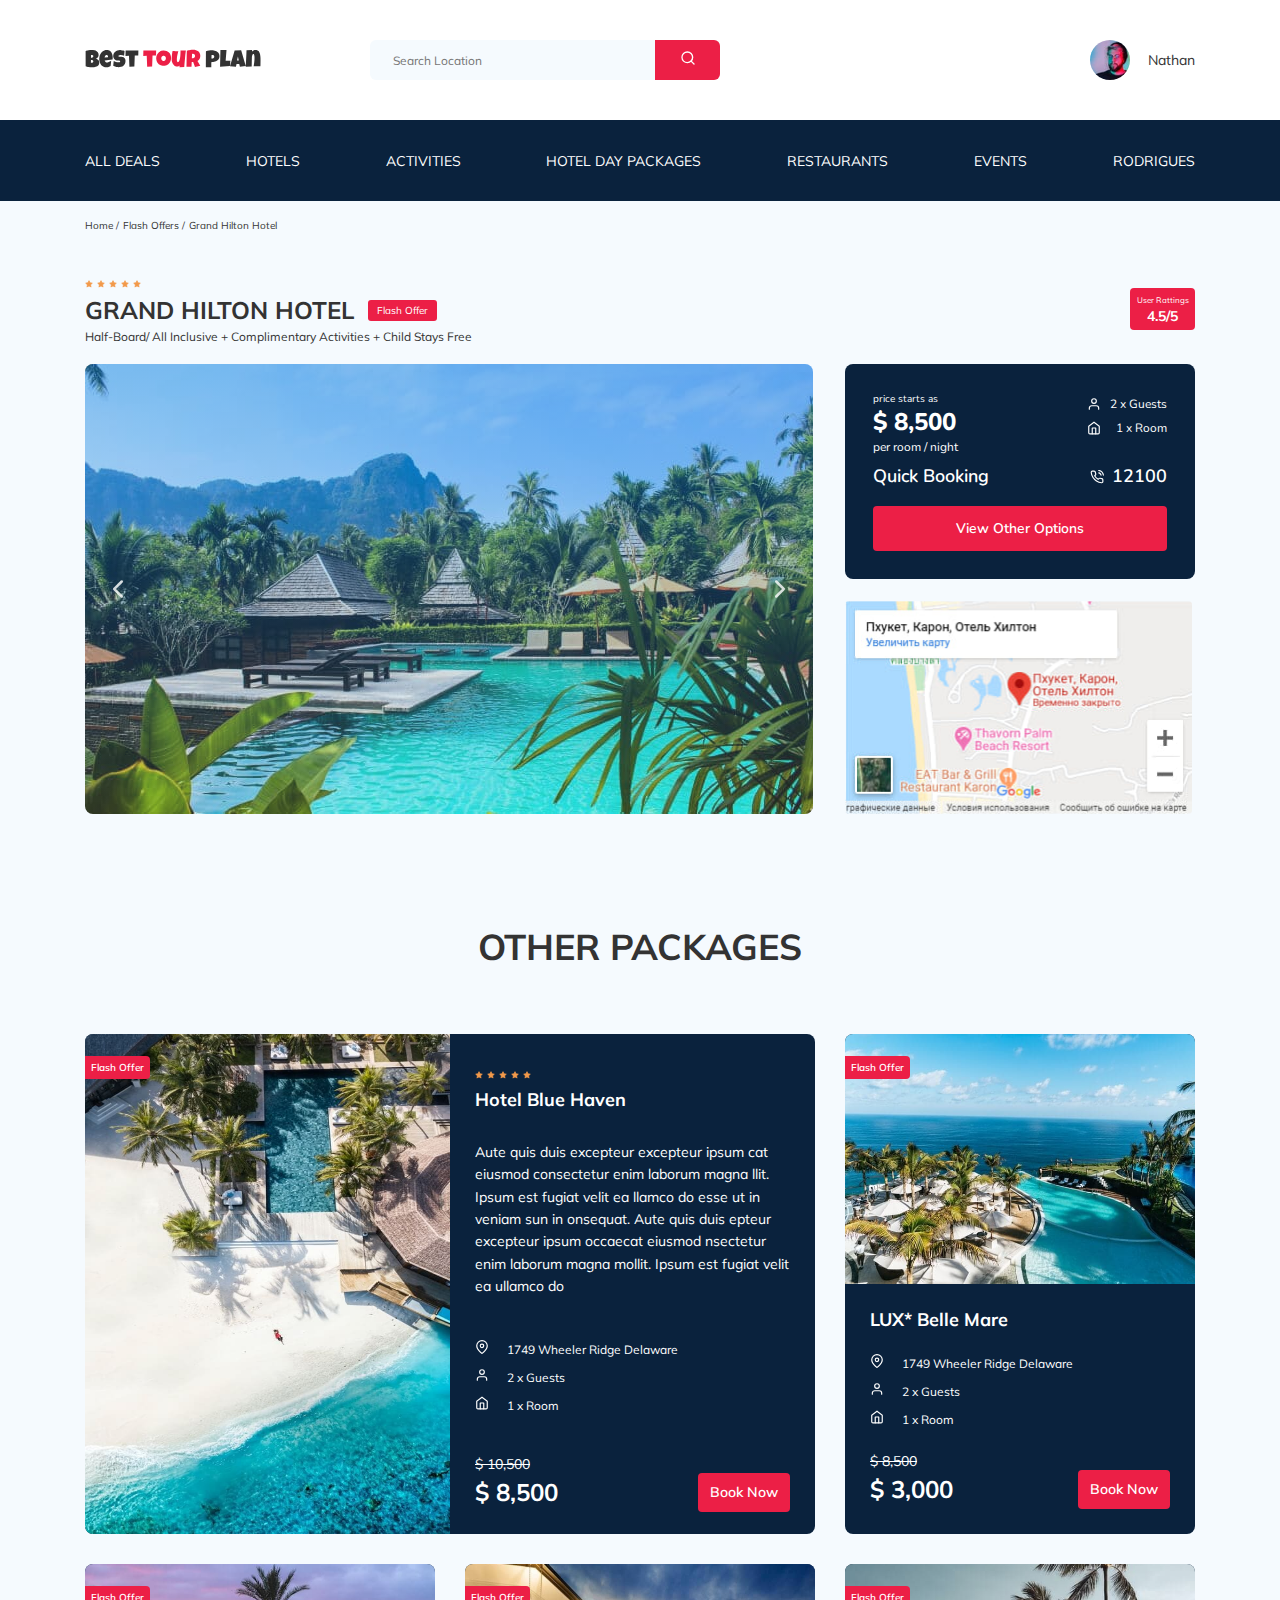
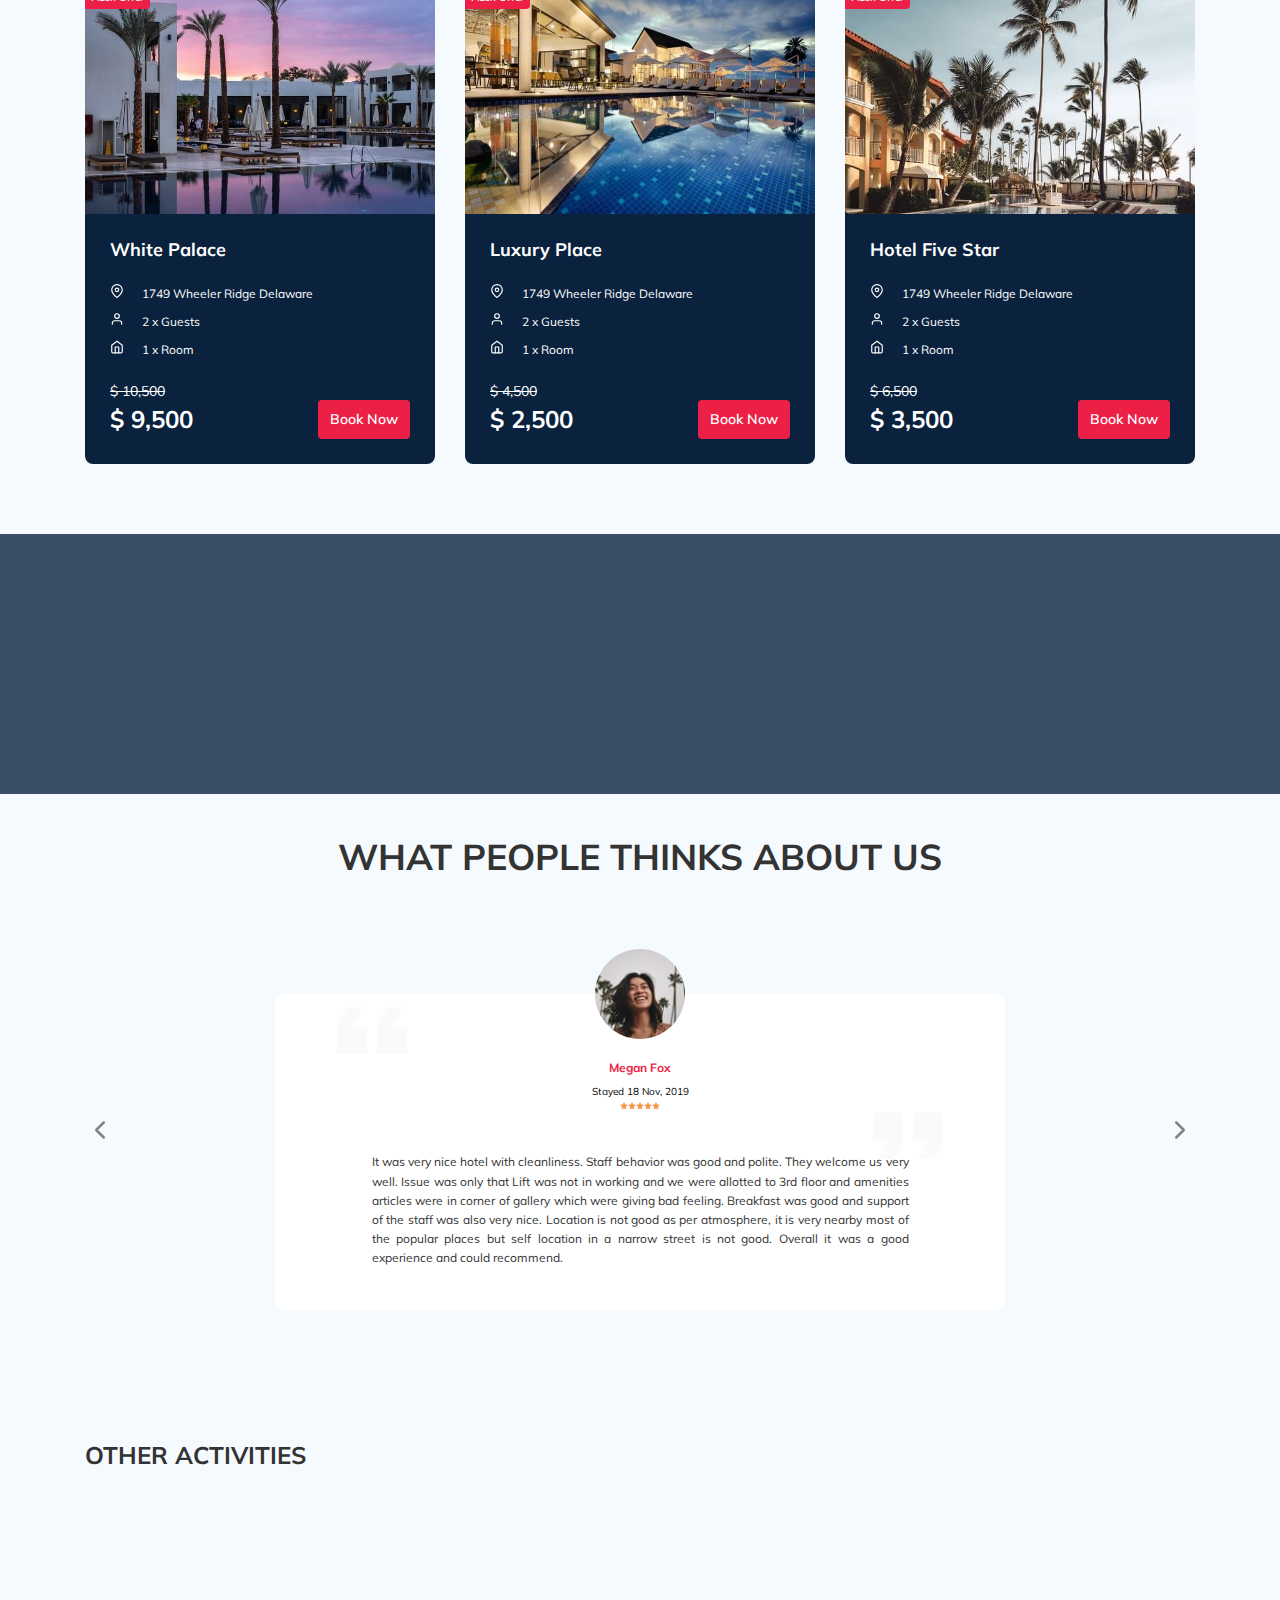
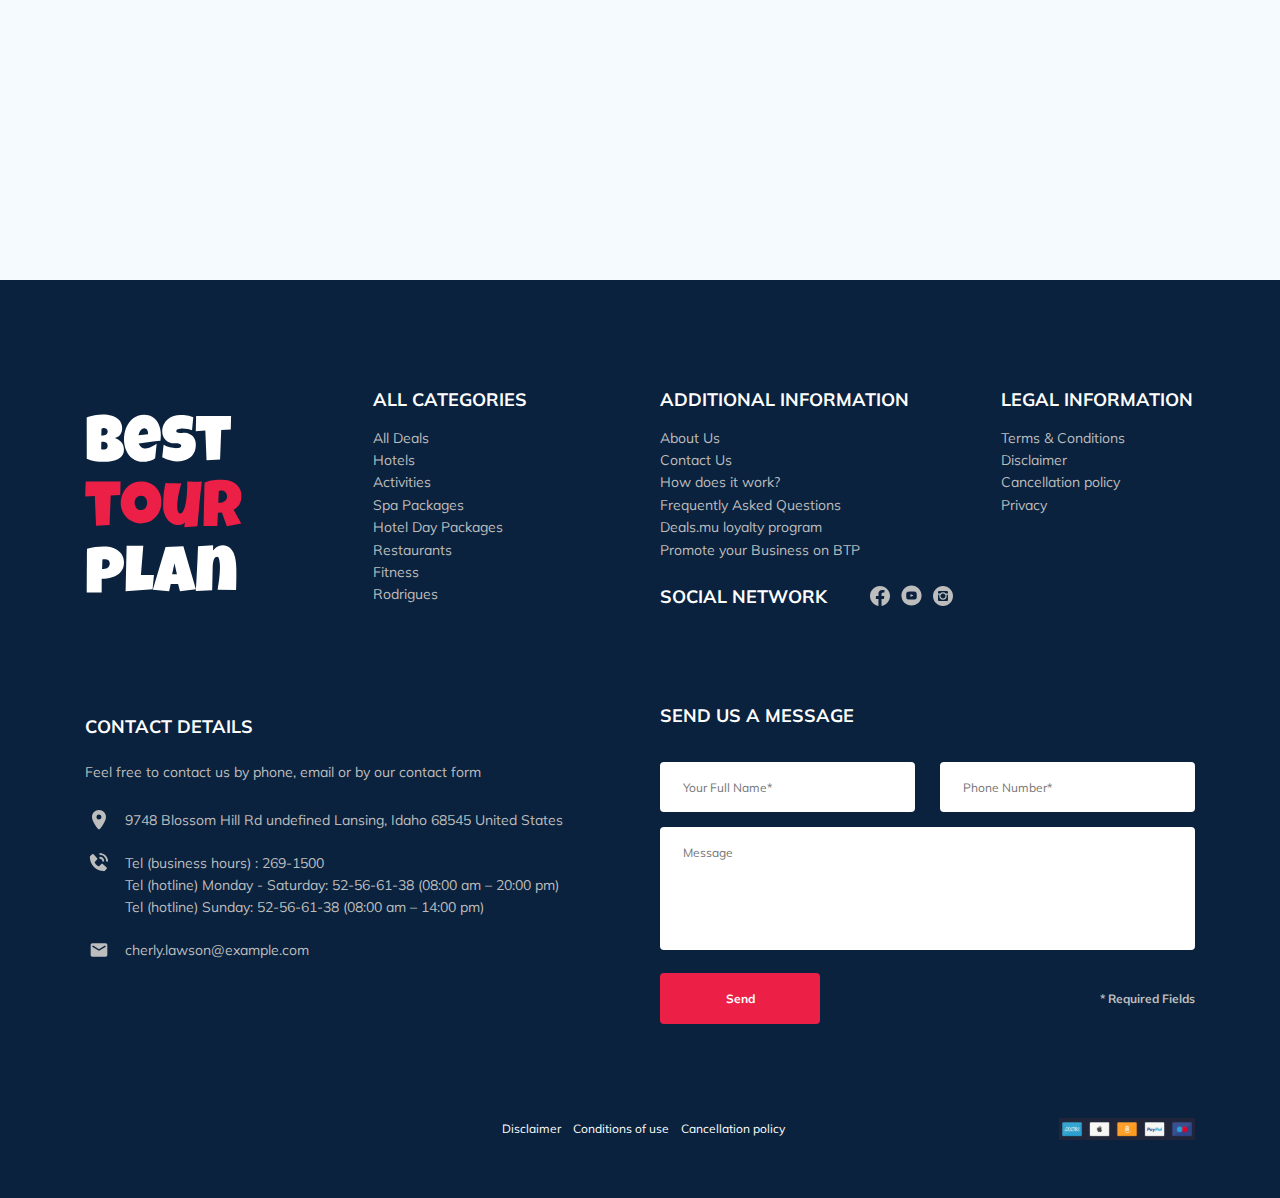
==== commit 6c713666: "Fix: error with modal-dialog" ====
--- a/index.html
+++ b/index.html
@@ -5,8 +5,13 @@
     <meta name="viewport" content="width=device-width, initial-scale=1.0" />
     <title>Best Tour Plan - Hotel Booking</title>
     <link
+      rel="preload"
       href="https://fonts.googleapis.com/css2?family=Muli:wght@400;700&family=Nunito:wght@400;700;800&display=swap"
+      as="style"
+    />
+    <link
       rel="stylesheet"
+      href="https://fonts.googleapis.com/css2?family=Muli:wght@400;700&family=Nunito:wght@400;700;800&display=swap"
     />
     <link rel="shortcut icon" href="img/favicon.ico" type="image/x-icon" />
     <link rel="stylesheet" href="css/swiper-bundle.min.css" />
--- a/css/style.css
+++ b/css/style.css
@@ -1,2 +1,2 @@
-*{box-sizing:border-box}body{font-family:'Muli', sans-serif;color:#333;background-color:#f5fafe;overflow-x:hidden}.container{max-width:1110px;margin:auto}img{max-width:100%}.button{cursor:pointer}.invalid{color:#EC1F46;border-bottom:1px solid #EC1F46}.navbar{background-color:#ffffff}.navbar-top{display:flex;align-items:center;justify-content:space-between;padding-top:40px;padding-bottom:40px}.navbar-top__menu-button{display:none}.navbar__search{margin-right:auto;margin-left:108px}.navbar-bottom{background-color:#0A223D}.navbar-menu{list-style-type:none;margin:0;padding:31px 0;display:flex;align-items:center;justify-content:space-between;color:#fff}.navbar-menu__link{color:inherit;text-decoration:none;text-transform:uppercase;font-size:14px;line-height:18px}.navbar-menu__item--mobile--visible{display:none}.logo{width:177px}.search{display:flex;position:relative;overflow:hidden;border-radius:6px;height:40px}.search__input{width:350px;height:100%;padding-left:23px;padding-right:75px;background:#F5FAFE;border:none;font-size:12px;line-height:15px;color:#333}.search__button{position:absolute;width:65px;height:100%;top:0;right:0;border:none;background-color:#EC1F46}.user{display:flex;align-items:center;text-decoration:none}.user__avatar{width:40px;height:40px;border-radius:50%;object-fit:cover}.user__name{margin-left:18px;font-size:14px;line-height:18px;color:#333}.breadcrumb-list{display:flex;list-style:none;align-items:center;padding:18px 0;margin:0}.breadcrumb-list__item{font-size:10px;line-height:13px}.breadcrumb-list__item:not(:last-child)::after{content:"/";margin-right:4px}.breadcrumb-list__link{text-decoration:none;color:inherit}.hotel{padding-top:23px;padding-bottom:70px}.hotel-info{display:flex;align-items:center;justify-content:space-between;padding-bottom:20px}.hotel-info__offer{margin-left:14px;margin-top:4px}.hotel-info__name{margin-top:4px;margin-bottom:0}.hotel-info__description{margin-bottom:0;margin-top:4px}.hotel-name{font-size:24px;line-height:30px}.hotel-wrapper{display:flex;flex-wrap:wrap;align-items:center}.hotel-description{font-size:12px;line-height:15px}.hotel-grid{display:flex;justify-content:space-between}.hotel-right{display:flex;flex-direction:column;justify-content:space-between}.hotel__slider{margin-left:0}.hotel-slider{width:728px;height:450px}.hotel-slider__item{width:100%;height:100%;position:relative;border-radius:8px;overflow:hidden}.hotel-slider__item-image{height:100%;object-fit:cover}.hotel-slider__item::after{content:'';position:absolute;width:100%;height:100%;top:0;bottom:0;left:0;right:0;background:linear-gradient(180deg, rgba(0,122,223,0.48) 0%, rgba(255,255,255,0.128) 100%);z-index:10}.hotel-slider__button{position:absolute;top:50%;transform:translateY(-50%);z-index:99;width:30px;height:30px;border:none;cursor:pointer;background-repeat:no-repeat;background-position:center;background-size:10px;background-color:transparent}.hotel-slider__button--next{right:18px;background-image:url(../img/arrow-next.svg)}.hotel-slider__button--prev{left:18px;background-image:url(../img/arrow-prev.svg)}.stars{flex-basis:100%}.offer{font-size:10px;line-height:13px;padding:4px 9px;background-color:#EC1F46;border-radius:3px;color:#fff}.rating{max-width:65px;min-height:42px;text-align:center;color:#fff;background-color:#EC1F46;border-radius:4px}.rating__text{font-size:8px;line-height:10px}.rating__counter{font-weight:bold;font-size:14px;line-height:18px;margin-top:2px}.booking{background-color:#0A223D;color:#fff;border-radius:8px;width:350px;min-height:210px;padding:28px;font-family:Nunito;font-style:normal;font-weight:normal}.booking__info{display:flex;justify-content:space-between}.booking__price{display:flex;flex-direction:column}.booking__start{font-weight:normal;font-size:10px;line-height:14px}.booking__pricetag{font-weight:800;font-size:24px;line-height:33px}.booking__per-room{font-size:12px;line-height:16px}.booking__room{margin-top:4px}.booking__text{display:flex;align-items:center;justify-content:space-between;margin-bottom:8px;font-style:normal;font-weight:normal;font-size:12px;line-height:16px}.booking__description{margin-left:9px}.booking__call-center{margin-top:9px;margin-bottom:17px;display:flex;justify-content:space-between;align-items:center;font-weight:600;font-size:18px;line-height:25px}.booking__number{display:flex;align-items:center;justify-content:space-between;color:inherit;text-decoration:none}.booking__num{margin-left:8px}.booking__botton{width:100%;min-height:45px;font-weight:600;font-size:14px;line-height:19px;border-radius:4px;background-color:#EC1F46;border:none;color:#fff;cursor:pointer}.map{width:347px;height:213px;background-color:#000;border-radius:4px;overflow:hidden;background:url(../img/map-1.jpg) #fff no-repeat;background-size:cover;background-position:center center}.map__iframe{width:100%}.packages{padding:40px 0 70px 0}.packages__title{font-style:normal;font-weight:bold;font-size:36px;line-height:45px;text-align:center;text-transform:uppercase;margin-bottom:65px;margin-top:0}.packages-wrapper{display:grid;grid-template-columns:repeat(3, 1fr);grid-row-gap:30px;grid-column-gap:30px}.packet-small{border-radius:8px;width:350px;overflow:hidden;background-color:#0A223D;color:#ffffff;position:relative;height:500px}.packet-small__image{object-fit:cover;width:100%;height:250px}.packet-small__room-text{padding:20px 25px 25px 25px}.packet-small__title{font-style:normal;font-weight:bold;font-size:18px;line-height:23px;margin-bottom:23px;margin-top:0}.packet-small__room{display:flex;flex-direction:column;margin-bottom:24px}.packet-small__text{font-style:normal;font-weight:normal;font-size:12px;line-height:15px}.packet-small__text:not(:last-child){margin-bottom:11px}.packet-small__icon{margin-right:15px}.packet-small__old-price{font-style:normal;font-weight:normal;font-size:14px;line-height:18px;text-decoration-line:line-through}.packet-small__new-price-and-button{display:flex;align-items:center;justify-content:space-between}.packet-small__new-price{font-style:normal;font-weight:bold;font-size:24px;line-height:30px}.packet-small__book-now{background-color:#EC1F46;padding:10px 12px;border:none;font-style:normal;font-weight:600;font-size:14px;line-height:19px;border-radius:4px;color:#ffffff}.packet-small .flash-offer{position:absolute;background-color:#EC1F46;border-radius:0px 4px 4px 0px;padding:5px 6px;font-style:normal;font-weight:600;font-size:10px;line-height:13px;vertical-align:sub}.packet-small__flash-offer{top:22px;left:0}.packet-big{border-radius:8px;width:730px;overflow:hidden;background-color:#0A223D;color:#ffffff;position:relative;display:flex;height:500px;grid-column:span 2}.packet-big__image{width:366px;flex-basis:50%}.packet-big__stars{margin-bottom:5px}.packet-big__room-text{padding:30px 25px 25px 25px;flex-basis:50%}.packet-big__title{font-style:normal;font-weight:bold;font-size:18px;line-height:23px;margin-bottom:30px;margin-top:0}.packet-big__about{font-style:normal;font-weight:normal;font-size:14px;line-height:160.6%;margin-bottom:42px}.packet-big__room{display:flex;flex-direction:column;margin-bottom:41px}.packet-big__text{font-style:normal;font-weight:normal;font-size:12px;line-height:15px}.packet-big__text:not(:last-child){margin-bottom:11px}.packet-big__icon{margin-right:15px}.packet-big__old-price{font-style:normal;font-weight:normal;font-size:14px;line-height:18px;text-decoration-line:line-through}.packet-big__new-price-and-button{display:flex;align-items:center;justify-content:space-between}.packet-big__new-price{font-style:normal;font-weight:bold;font-size:24px;line-height:30px}.packet-big__book-now{background-color:#EC1F46;padding:10px 12px;border:none;font-style:normal;font-weight:600;font-size:14px;line-height:19px;border-radius:4px;color:#ffffff}.packet-big .flash-offer{position:absolute;background-color:#EC1F46;border-radius:0px 4px 4px 0px;padding:5px 6px;font-style:normal;font-weight:600;font-size:10px;line-height:13px;vertical-align:sub}.packet-big__flash-offer{top:22px;left:0}.newsletter{position:relative;padding:98px 0 87px 0;background:transparent}.newsletter::before{content:'';position:absolute;left:0;right:0;top:0;bottom:0;width:100%;height:100%;background:rgba(10,34,61,0.8)}.newsletter-wrapper{position:relative;max-width:731px;margin:auto;display:flex;align-items:center;justify-content:space-between}.newsletter-title{display:flex;flex-direction:column;color:#fff;font-style:normal;font-weight:300;font-size:24px;line-height:30px;margin:0}.newsletter-title__strong{font-weight:600;font-size:36px;line-height:45px;text-transform:uppercase}.subscribe{position:relative;width:350px;height:55px;border-radius:4px;overflow:hidden}.subscribe__input{position:absolute;width:100%;padding-left:33px;padding-right:75px;height:100%;border:none;font-weight:300;font-size:14px;line-height:18px}.subscribe__button{position:absolute;right:0;top:0;height:100%;border:none;background-color:#EC1F46;color:#fff;min-width:65px}.reviews{padding:40px 0 70px 0}.reviews__title{font-style:normal;font-weight:bold;font-size:36px;line-height:45px;text-align:center;text-transform:uppercase;margin-bottom:70px;margin-top:0}.reviews-slider__item{display:flex;flex-direction:column;align-items:center;position:relative;max-width:730px;margin:45px auto 0;background-color:#fff;border-radius:8px;margin-top:45px;padding:0 62px 30px}.reviews-slider__item::before{content:'';position:absolute;left:62px;top:13px;background-image:url(../img/quote-left.svg);background-repeat:no-repeat;width:70px;height:47px}.reviews-slider__item::after{content:'';position:absolute;right:62px;top:118px;background-image:url(../img/quote-right.svg);background-repeat:no-repeat;width:70px;height:47px}.reviews-slider__button{position:absolute;top:50%;transform:translateY(-50%);width:30px;height:30px;background-repeat:no-repeat;background-size:10px;background-position:center;border:none;background-color:transparent;cursor:pointer;z-index:99}.reviews-slider__button--prev{background-image:url(../img/arrow-prev-secondary.svg);left:0}.reviews-slider__button--next{background-image:url(../img/arrow-next-secondary.svg);right:0}.reviews-slider__profile{display:flex;flex-direction:column;align-items:center;margin-top:-45px;margin-bottom:30px}.reviews-slider__avatar{width:90px;height:90px;border-radius:50%;object-fit:cover;margin-bottom:9px}.reviews-slider__username{font-style:normal;font-weight:bold;font-size:12px;line-height:15px;color:#EC1F46;margin-bottom:10px}.reviews-slider__date{font-style:normal;font-weight:normal;font-size:10px;line-height:13px;color:#000000;margin-bottom:4px}.reviews-slider__rating{display:flex;align-items:center}.reviews-slider__text{font-style:normal;font-weight:normal;font-size:12px;line-height:160%;text-align:justify;width:537px}.activities{padding:60px 0 98px 0}.activities__title{font-style:normal;font-weight:bold;font-size:24px;line-height:30px;text-transform:uppercase;margin-bottom:57px;margin-top:0}.activities-wrapper{display:flex;justify-content:space-between}.card{display:flex;flex-direction:column;align-items:flex-start;width:255px;height:255px;position:relative;border-radius:6px;overflow:hidden;padding:24px 26px;transition:1s all}.card__image{position:absolute;left:0;right:0;top:0;bottom:0;object-fit:cover;z-index:-2;width:100%;height:100%;transition:1s all}.card::before{content:'';position:absolute;left:0;right:0;top:0;bottom:0;background:linear-gradient(179.83deg, rgba(196,196,196,0) 35.34%, #0A223D 99.85%);z-index:-1}.card__title{margin-top:auto;color:#fff;font-style:normal;font-weight:bold;font-size:16px;line-height:20px;margin-bottom:18px}.card__button{font-style:normal;font-weight:600;font-size:12px;line-height:16px;padding:7px 22px;color:#fff;border:none;background-color:#EC1F46;border-radius:4px;cursor:pointer}.card:hover{box-shadow:0 8px 17px 0 rgba(0,0,0,0.2),0 6px 20px 0 rgba(0,0,0,0.19);transition:1s all}.card:hover img{transform:scale(1.1);transition:1s all}.footer{background-color:#0A223D;color:#fff;padding-top:108px;padding-bottom:46px}.footer-wrapper{display:grid;grid-column-gap:90px;grid-row-gap:24px;grid-template-columns:1fr 1fr 251px 194px;grid-auto-rows:minmax(40px, min-content);align-items:start}.footer__logo{width:157px;grid-row:1 / 3;margin-top:26px}.footer__categories{grid-row:1 / 4}.footer__social-links{display:flex;align-items:center;min-width:83px;justify-content:space-between}.footer__social-network{grid-row:2 / 4;grid-column:span 2;display:flex;align-content:start}.footer__contact-form{grid-column:span 2;margin-top:-9px}.footer__contact-details{grid-column:span 2;margin-top:2px}.footer__form{display:flex;align-items:center;justify-content:space-between;flex-wrap:wrap;align-items:start}.footer__form_form-required{display:flex;align-items:center;justify-content:space-between;flex-basis:100%}.footer__ul{padding:0;margin:0;list-style:none}.footer__title{font-style:normal;font-weight:bold;font-size:18px;line-height:23px;margin:0;margin-bottom:16px;text-transform:uppercase}.footer__title--inline{margin:0 43px 0 0}.footer__title--mb-35{margin-bottom:35px}.footer__title--mb-26{margin-bottom:26px}.footer__item{display:flex;align-items:center;font-style:normal;font-weight:normal;font-size:14px;line-height:160%;color:#BDBDBD}.footer__item--br{display:none}.footer__item--telefone{align-items:flex-start}.footer__item--mb-2{margin-bottom:20px}.footer__text{color:#BDBDBD;margin-bottom:29px;margin-top:0;font-size:14px}.footer__icon-wrapper{min-width:20px;display:flex;align-items:center;justify-content:center;margin-right:16px;margin-left:4px}.footer__link{text-decoration:none;color:inherit}.footer__input{width:100%;background-color:#fff;border-radius:4px;border:none;padding:0 23px;height:50px;font-style:normal;font-weight:normal;font-size:12px;line-height:15px}.footer__input-group{margin-bottom:15px;flex-basis:47.6%}.footer__message{background-color:#fff;border-radius:4px;padding:18px 23px;border:none;flex-basis:100%;margin-bottom:23px;min-height:123px;max-height:123px;resize:none;font-style:normal;font-weight:normal;font-size:12px;line-height:15px}.footer__button{min-width:160px;min-height:50px;padding:18px;font-style:normal;font-weight:bold;font-size:12px;line-height:15px;color:#fff;border:none;border-radius:4px;background-color:#EC1F46}.footer__info{font-style:normal;font-weight:bold;font-size:12px;line-height:15px;color:#BDBDBD}.footer__email{color:inherit;text-decoration:none}.footer__additional-information{grid-column-start:3;grid-column-end:5;display:flex;justify-content:space-between;margin-left:-158px;margin-top:6px}.telephone__info--br{display:none}.telephone__info-link{color:inherit;text-decoration:none}.additional-information{grid-row-start:6}.additional-information__links_link{color:inherit;text-decoration:none;margin-right:8px;font-style:normal;font-weight:normal;font-size:12px;line-height:15px}.modal__overlay{position:fixed;left:0;top:0;right:0;bottom:0;background-color:rgba(0,143,223,0.39);z-index:100;visibility:hidden;opacity:0;transition:opacity 0.1s}.modal__overlay--visible{visibility:visible;opacity:1}.modal__dialog{position:fixed;top:50%;left:50%;transform:translate(-50%, -50%);max-width:478px;padding:33px 88px;background-color:#0A223D;border-radius:8px;z-index:101;visibility:hidden;opacity:0;transition:opacity 0.2s}.modal__dialog--visible{visibility:visible;opacity:1}.modal__close{position:absolute;right:18px;top:17px;text-decoration:none;cursor:pointer}.modal__title{font-style:normal;font-weight:bold;font-size:18px;line-height:23px;text-transform:uppercase;color:#fff;text-align:center}.modal__title--mb-15{margin-bottom:15px}.modal__input{padding:18px 23px;width:300px;border-radius:4px;overflow:hidden;color:black;border:none;margin-bottom:2px;font-style:normal;font-weight:normal;font-size:12px;line-height:15px}.modal__input:not(:first-child){margin-top:15px}.modal__message{width:300px;height:123px;padding:18px 23px;border-radius:4px;margin-bottom:15px;color:black;resize:none;border:none;margin-top:15px;font-style:normal;font-weight:normal;font-size:12px;line-height:15px}.modal__form_form-required{display:flex;justify-content:space-between;align-items:center}.modal__button{background:#EC1F46;border-radius:4px;color:#fff;padding:18px 65px;font-style:normal;font-weight:bold;font-size:12px;line-height:15px;border:none}.modal__info{font-style:normal;font-weight:bold;font-size:12px;line-height:15px;color:#E0E0E0}.thanks-you{padding-top:40px;padding-bottom:40px}.thanks-you__title{font-size:30px;margin-top:0}.thanks-you__text{font-size:18px;margin-bottom:0}/*! normalize.css v8.0.1 | MIT License | github.com/necolas/normalize.css */html{line-height:1.15;-webkit-text-size-adjust:100%}body{margin:0}main{display:block}h1{font-size:2em;margin:0.67em 0}hr{box-sizing:content-box;height:0;overflow:visible}pre{font-family:monospace, monospace;font-size:1em}a{background-color:transparent}abbr[title]{border-bottom:none;text-decoration:underline;text-decoration:underline dotted}b,strong{font-weight:bolder}code,kbd,samp{font-family:monospace, monospace;font-size:1em}small{font-size:80%}sub,sup{font-size:75%;line-height:0;position:relative;vertical-align:baseline}sub{bottom:-0.25em}sup{top:-0.5em}img{border-style:none}button,input,optgroup,select,textarea{font-family:inherit;font-size:100%;line-height:1.15;margin:0}button,input{overflow:visible}button,select{text-transform:none}button,[type="button"],[type="reset"],[type="submit"]{-webkit-appearance:button}button::-moz-focus-inner,[type="button"]::-moz-focus-inner,[type="reset"]::-moz-focus-inner,[type="submit"]::-moz-focus-inner{border-style:none;padding:0}button:-moz-focusring,[type="button"]:-moz-focusring,[type="reset"]:-moz-focusring,[type="submit"]:-moz-focusring{outline:1px dotted ButtonText}fieldset{padding:0.35em 0.75em 0.625em}legend{box-sizing:border-box;color:inherit;display:table;max-width:100%;padding:0;white-space:normal}progress{vertical-align:baseline}textarea{overflow:auto}[type="checkbox"],[type="radio"]{box-sizing:border-box;padding:0}[type="number"]::-webkit-inner-spin-button,[type="number"]::-webkit-outer-spin-button{height:auto}[type="search"]{-webkit-appearance:textfield;outline-offset:-2px}[type="search"]::-webkit-search-decoration{-webkit-appearance:none}::-webkit-file-upload-button{-webkit-appearance:button;font:inherit}details{display:block}summary{display:list-item}template{display:none}[hidden]{display:none}@media (max-width: 1200px){.container{max-width:960px}.hotel-slider{width:590px}.hotel-slider__item-image{width:100%}.card{width:230px;height:230px}.packet-small{width:300px}.packet-big{width:630px}.packet-big__image{width:315px}.packet-big__room-text{padding-top:20px}.packet-big__title{margin-bottom:20px}.packet-big__about{margin-bottom:40px}.footer-wrapper{grid-template-columns:1fr 196px 278px 194px;grid-column-gap:34px}.footer__input-group{flex-basis:100%}}@media (max-width: 992px){.container,.newsletter-wrapper{max-width:700px}.newsletter{padding:92px 0 92px 0}.navbar-top{padding-top:30px;padding-bottom:30px}.navbar__search{margin-left:auto}.navbar-menu{padding-top:22px;padding-bottom:22px}.navbar-menu__link{font-size:12px;line-height:15px}.search__input{width:340px}.hotel{padding-bottom:60px}.hotel-grid{flex-direction:column}.hotel__slider{margin-bottom:30px}.hotel-right{flex-direction:row}.hotel-slider{width:100%}.booking{width:340px;width:340px}.map{border-radius:10px}.reviews{padding-bottom:60px;padding-top:40px}.reviews__title{font-size:30px;line-height:38px;margin-bottom:50px}.reviews-slider__item{max-width:580px}.activities{padding-bottom:70px}.activities-wrapper{flex-wrap:wrap}.activities__card{margin-bottom:20px}.card{width:340px;height:250px}.packet-big{width:700px}.packet-big__image{width:350px}.packet-small{width:335px}.packages{padding-bottom:40px;padding-top:5px}.packages-wrapper{grid-template-columns:repeat(2, 1fr)}.packages__title{margin-bottom:30px;font-size:25px}.footer{padding-top:72px;grid-gap:0}.footer__input-group{flex-basis:48%}.footer__logo{margin-top:0;width:99px;grid-row:1 / 2}.footer__social-network{grid-row-start:1;grid-row-end:2;grid-column:span 2;align-self:center;margin-top:12px;margin-left:-8px}.footer__categories{grid-row-start:2;grid-row-end:3}.footer__additional{grid-row-start:2;grid-row-end:3}.footer__contact-details{grid-row-start:3;grid-row-end:4;grid-column:span 3;margin-top:21px}.footer__contact-form{grid-row-start:4;grid-row-end:5;grid-column:span 3;margin-right:150px}.footer__legal{grid-row-start:2;grid-row-end:3}.footer-wrapper{grid-template-columns:168px 250px 1fr;grid-row-gap:50px}.footer__additional-information{margin-left:0;grid-row:5 / 6;grid-column:span 3}}@media (max-width: 768px){.map{background:url(../img/map-2.jpg) #fff no-repeat}body{padding-top:78px}.container{max-width:576px;width:89%}.navbar--mobile_fixed{position:fixed;top:0;left:0;right:0;z-index:99}.navbar__user--mobile--hidden,.navbar__search--mobile--hidden{display:none}.navbar__user--mobile--visible,.navbar__search--mobile--visible{display:flex}.navbar__user--mobile--visible{flex-direction:column;justify-content:center}.navbar-bottom{display:none;position:fixed;left:0;top:78px;right:0;bottom:0;padding-top:30px}.navbar-bottom--visible{display:block}.navbar-menu{flex-direction:column}.navbar-menu__item{margin-bottom:20px}.navbar-menu__item--mobile--visible{display:block}.navbar-menu__item--mobile--visible--user{margin-bottom:27px}.navbar-menu__item--mobile--visible--search{margin-bottom:39px}.menu-button{display:flex;width:16px;height:11px;padding:0;align-items:center;justify-content:space-between;flex-direction:column;border:none;background-color:#fff;cursor:pointer}.menu-button__line{width:16px;height:1px;background-color:#333}.user__name--light{color:#fff;margin-left:0;margin-top:10px}.stars{flex-basis:auto}.hotel-name{flex-basis:100%}.hotel-wrapper{justify-content:space-between}.hotel-info__text{width:100%}.hotel-info__name{margin-top:10px;margin-bottom:0}.hotel-info__rating{display:none}.hotel-info__offer{order:-1;margin-left:0}.hotel-right{flex-direction:column;min-height:450px}.hotel-slider{height:350px}.booking{width:100%}.map{width:100%}.newsletter-wrapper{max-width:576px;width:92%;flex-direction:column;align-items:flex-start}.reviews-slider__item{padding:0 30px 30px}.reviews-slider__item::after,.reviews-slider__item::before{display:none}.reviews-slider__button{top:20px;right:50%}.reviews-slider__button--prev{left:50%;margin-left:-65px;transform:translate(-50%, 0)}.reviews-slider__button--next{right:50%;margin-right:-65px;transform:translate(50%, 0)}.reviews-slider__text{width:455px}.reviews__title{font-size:30px;line-height:38px}.card{width:48%;height:255px}.card:hover{box-shadow:none;transition:0s all}.card:hover img{transform:scale(1);transition:0s all}.activities{padding-top:40px;padding-bottom:40px}.reviews{padding:40px 0 0 0}.reviews-slider__button--next{margin-right:-105px}.reviews-slider__button--prev{margin-left:-105px}.packet-small{width:100%}.packet-big{width:100%;flex-direction:column;height:auto}.packet-big__image{object-fit:cover;width:100%;height:250px;flex-basis:auto}.packet-big__title{margin-bottom:20px}.packet-big__room-text{flex-basis:auto}.packet-big__room{display:flex;flex-direction:column;margin-bottom:24px}.packet-big__text{font-style:normal;font-weight:normal;font-size:12px;line-height:15px}.packet-big__text:not(:last-child){margin-bottom:11px}.packet-big__icon{margin-right:15px}.packet-big__old-price{font-style:normal;font-weight:normal;font-size:14px;line-height:18px;text-decoration-line:line-through}.packet-big__new-price-and-button{display:flex;align-items:center;justify-content:space-between}.packet-big__new-price{font-style:normal;font-weight:bold;font-size:24px;line-height:30px}.packet-big__book-now{background-color:#EC1F46;padding:10px 12px;border:none;font-style:normal;font-weight:600;font-size:14px;line-height:19px;border-radius:4px;color:#ffffff}.packet-big__about{margin-bottom:20px}.footer{padding-top:70px}.footer-wrapper{grid-template-columns:1fr 1fr 1fr}.footer__input-group{flex-basis:100%}.search__input{width:245px}.packages-wrapper{grid-template-columns:1fr}.packages__packet-big{grid-column:span 1}.modal__dialog{padding:25px 40px}}@media (max-width: 576px){.map{background:url(../img/map-3.jpg) #fff no-repeat}.logo{width:99px}.hotel{padding-bottom:40px}.hotel__slider{margin-bottom:20px}.hotel-slider{height:250px}.newsletter{padding:76px 0 83px 0}.newsletter-title{margin-bottom:37px;font-size:20px;line-height:25px}.newsletter-title__strong{font-size:30px;line-height:38px}.subscribe{width:100%}.subscribe__input{padding-left:10px}.reviews{padding-bottom:50px}.reviews-slider__text{width:300px;margin-top:0;margin-bottom:0}.reviews__title{font-size:18px;line-height:23px;margin-bottom:42px}.activities{padding-bottom:60px}.activities__title{font-size:18px;line-height:23px;margin-bottom:36px}.card{width:100%}.footer{padding-top:68px;padding-bottom:21px}.footer-wrapper{grid-template-columns:1fr;grid-row-gap:28px}.footer__title--mb-35{margin-bottom:16px}.footer__message{margin-bottom:15px}.footer__logo{grid-row:1;grid-column:1}.footer__social-network{grid-row:2;grid-column:1;margin-left:0;flex-direction:column}.footer__social-links{justify-content:start;margin-top:22px}.footer__link--network{margin-right:12px}.footer__additional{grid-row:4;grid-column:1}.footer__additional-information{grid-row:8 / 9;grid-column:span 1;margin-top:0}.footer__categories{grid-row:5;grid-column:1}.footer__legal{grid-row:3;grid-column:1}.footer__contact-details{grid-row:6;grid-column:1;margin-top:11px}.footer__contact-form{grid-row:7;grid-column:1;margin-right:0;margin-top:16px}.footer__additional-information{grid-column-end:2;grid-row-start:8;flex-direction:column}.footer__form_form-required{flex-direction:column;align-items:start}.footer__links{margin-bottom:10px}.footer__info{order:-1;margin-bottom:15px}.footer__item--br{display:block}.additional-information__links{margin-bottom:10px}.additional-information__info{order:-1;margin-bottom:15px}.modal__form{display:flex;flex-direction:column;align-items:start}.modal__form_form-required{width:90%;margin:auto;margin-top:15px}.modal__dialog{width:80%;padding-left:15px;padding-right:15px}.modal__input{width:90%;margin:auto;padding:12px 16px;margin-bottom:2px}.modal__message{width:90%;margin:auto;margin-top:15px;padding:12px 16px;height:100px}.modal .invalid{margin-left:5%}.telephone__info--br{display:block}}@media (max-width: 460px){.map{background:url(../img/map-4.jpg) #fff no-repeat}}@media (max-width: 430px){.modal__form{display:flex;flex-direction:column}.modal__form_form-required{display:flex;flex-direction:column;align-items:start}.modal__button{margin-bottom:5px}.hotel-slider{height:180px}.hotel__info{order:-1;margin-bottom:10px}}@media (max-width: 360px){.map{background:url(../img/map-5.jpg) #fff no-repeat}.reviews__title{font-size:18px;line-height:23px;width:245px;display:block;margin:auto;margin-bottom:42px}.reviews-slider__text{width:220px}.additional-information__links_link{margin-right:6px}}@media (max-width: 330px){.map{background:url(../img/map-6.jpg) #fff no-repeat}}
+.gm-style .gm-style-mtc label,.gm-style .gm-style-mtc div{font-weight:400}.gm-style .gm-style-cc span,.gm-style .gm-style-cc a,.gm-style .gm-style-mtc div{font-size:10px}.gm-style{font:400 11px sans-serif;text-decoration:none}.gm-style img{max-width:none}@media print{.gm-style .gmnoprint,.gmnoprint{display:none}}@media screen{.gm-style .gmnoscreen,.gmnoscreen{display:none}}*{box-sizing:border-box}body{font-family:'Muli', sans-serif;color:#333;background-color:#f5fafe;overflow-x:hidden}.container{max-width:1110px;margin:auto}img{max-width:100%}.button{cursor:pointer}.invalid{color:#EC1F46;border-bottom:1px solid #EC1F46}::-moz-placeholder,:-moz-placeholder{opacity:1}.navbar{background-color:#ffffff}.navbar-top{display:flex;align-items:center;justify-content:space-between;padding-top:40px;padding-bottom:40px}.navbar-top__menu-button{display:none}.navbar__search{margin-right:auto;margin-left:108px}.navbar-bottom{background-color:#0A223D}.navbar-menu{list-style-type:none;margin:0;padding:31px 0;display:flex;align-items:center;justify-content:space-between;color:#fff}.navbar-menu__link{color:inherit;text-decoration:none;text-transform:uppercase;font-size:14px;line-height:18px}.navbar-menu__item--mobile--visible{display:none}.logo{width:177px}.search{display:flex;position:relative;overflow:hidden;border-radius:6px;height:40px}.search__input{width:350px;height:100%;padding-left:23px;padding-right:75px;background:#F5FAFE;border:none;font-size:12px;line-height:15px;color:#333}.search__button{position:absolute;width:65px;height:100%;top:0;right:0;border:none;background-color:#EC1F46}.user{display:flex;align-items:center;text-decoration:none}.user__avatar{width:40px;height:40px;border-radius:50%;object-fit:cover}.user__name{margin-left:18px;font-size:14px;line-height:18px;color:#333}.breadcrumb-list{display:flex;list-style:none;align-items:center;padding:18px 0;margin:0}.breadcrumb-list__item{font-size:10px;line-height:13px}.breadcrumb-list__item:not(:last-child)::after{content:"/";margin-right:4px}.breadcrumb-list__link{text-decoration:none;color:inherit}.hotel{padding-top:23px;padding-bottom:70px}.hotel-info{display:flex;align-items:center;justify-content:space-between;padding-bottom:20px}.hotel-info__offer{margin-left:14px;margin-top:4px}.hotel-info__name{margin-top:4px;margin-bottom:0}.hotel-info__description{margin-bottom:0;margin-top:4px}.hotel-name{font-size:24px;line-height:30px}.hotel-wrapper{display:flex;flex-wrap:wrap;align-items:center}.hotel-description{font-size:12px;line-height:15px}.hotel-grid{display:flex;justify-content:space-between}.hotel-right{display:flex;flex-direction:column;justify-content:space-between}.hotel__slider{margin-left:0}.hotel-slider{width:728px;height:450px}.hotel-slider__item{width:100%;height:100%;position:relative;border-radius:8px;overflow:hidden}.hotel-slider__item-image{height:100%;object-fit:cover}.hotel-slider__item::after{content:'';position:absolute;width:100%;height:100%;top:0;bottom:0;left:0;right:0;background:linear-gradient(180deg, rgba(0,122,223,0.48) 0%, rgba(255,255,255,0.128) 100%);z-index:10}.hotel-slider__button{position:absolute;top:50%;transform:translateY(-50%);z-index:99;width:30px;height:30px;border:none;cursor:pointer;background-repeat:no-repeat;background-position:center;background-size:10px;background-color:transparent}.hotel-slider__button--next{right:18px;background-image:url(../img/arrow-next.svg)}.hotel-slider__button--prev{left:18px;background-image:url(../img/arrow-prev.svg)}.stars{flex-basis:100%}.offer{font-size:10px;line-height:13px;padding:4px 9px;background-color:#EC1F46;border-radius:3px;color:#fff}.rating{max-width:65px;min-height:42px;text-align:center;color:#fff;background-color:#EC1F46;border-radius:4px}.rating__text{font-size:8px;line-height:10px}.rating__counter{font-weight:bold;font-size:14px;line-height:18px;margin-top:2px}.booking{background-color:#0A223D;color:#fff;border-radius:8px;width:350px;min-height:210px;padding:28px;font-family:Nunito;font-style:normal;font-weight:normal}.booking__info{display:flex;justify-content:space-between}.booking__price{display:flex;flex-direction:column}.booking__start{font-weight:normal;font-size:10px;line-height:14px}.booking__pricetag{font-weight:800;font-size:24px;line-height:33px}.booking__per-room{font-size:12px;line-height:16px}.booking__room{margin-top:4px}.booking__text{display:flex;align-items:center;justify-content:space-between;margin-bottom:8px;font-style:normal;font-weight:normal;font-size:12px;line-height:16px}.booking__description{margin-left:9px}.booking__call-center{margin-top:9px;margin-bottom:17px;display:flex;justify-content:space-between;align-items:center;font-weight:600;font-size:18px;line-height:25px}.booking__number{display:flex;align-items:center;justify-content:space-between;color:inherit;text-decoration:none}.booking__num{margin-left:8px}.booking__botton{width:100%;min-height:45px;font-weight:600;font-size:14px;line-height:19px;border-radius:4px;background-color:#EC1F46;border:none;color:#fff;cursor:pointer}.map{width:347px;height:213px;background-color:#000;border-radius:4px;overflow:hidden;background:url(../img/map-1.jpg) #fff no-repeat;background-size:cover;background-position:center center}.map__iframe{width:100%}.packages{padding:40px 0 70px 0}.packages__title{font-style:normal;font-weight:bold;font-size:36px;line-height:45px;text-align:center;text-transform:uppercase;margin-bottom:65px;margin-top:0}.packages-wrapper{display:grid;grid-template-columns:repeat(3, 1fr);grid-row-gap:30px;grid-column-gap:30px}.packet-small{border-radius:8px;width:350px;overflow:hidden;background-color:#0A223D;color:#ffffff;position:relative;height:500px}.packet-small__image{object-fit:cover;width:100%;height:250px}.packet-small__room-text{padding:20px 25px 25px 25px}.packet-small__title{font-style:normal;font-weight:bold;font-size:18px;line-height:23px;margin-bottom:23px;margin-top:0}.packet-small__room{display:flex;flex-direction:column;margin-bottom:24px}.packet-small__text{font-style:normal;font-weight:normal;font-size:12px;line-height:15px}.packet-small__text:not(:last-child){margin-bottom:11px}.packet-small__icon{margin-right:15px}.packet-small__old-price{font-style:normal;font-weight:normal;font-size:14px;line-height:18px;text-decoration-line:line-through}.packet-small__new-price-and-button{display:flex;align-items:center;justify-content:space-between}.packet-small__new-price{font-style:normal;font-weight:bold;font-size:24px;line-height:30px}.packet-small__book-now{background-color:#EC1F46;padding:10px 12px;border:none;font-style:normal;font-weight:600;font-size:14px;line-height:19px;border-radius:4px;color:#ffffff}.packet-small .flash-offer{position:absolute;background-color:#EC1F46;border-radius:0px 4px 4px 0px;padding:5px 6px;font-style:normal;font-weight:600;font-size:10px;line-height:13px;vertical-align:sub}.packet-small__flash-offer{top:22px;left:0}.packet-big{border-radius:8px;width:730px;overflow:hidden;background-color:#0A223D;color:#ffffff;position:relative;display:flex;height:500px;grid-column:span 2}.packet-big__image{width:366px;flex-basis:50%}.packet-big__stars{margin-bottom:5px}.packet-big__room-text{padding:30px 25px 25px 25px;flex-basis:50%}.packet-big__title{font-style:normal;font-weight:bold;font-size:18px;line-height:23px;margin-bottom:30px;margin-top:0}.packet-big__about{font-style:normal;font-weight:normal;font-size:14px;line-height:160.6%;margin-bottom:42px}.packet-big__room{display:flex;flex-direction:column;margin-bottom:41px}.packet-big__text{font-style:normal;font-weight:normal;font-size:12px;line-height:15px}.packet-big__text:not(:last-child){margin-bottom:11px}.packet-big__icon{margin-right:15px}.packet-big__old-price{font-style:normal;font-weight:normal;font-size:14px;line-height:18px;text-decoration-line:line-through}.packet-big__new-price-and-button{display:flex;align-items:center;justify-content:space-between}.packet-big__new-price{font-style:normal;font-weight:bold;font-size:24px;line-height:30px}.packet-big__book-now{background-color:#EC1F46;padding:10px 12px;border:none;font-style:normal;font-weight:600;font-size:14px;line-height:19px;border-radius:4px;color:#ffffff}.packet-big .flash-offer{position:absolute;background-color:#EC1F46;border-radius:0px 4px 4px 0px;padding:5px 6px;font-style:normal;font-weight:600;font-size:10px;line-height:13px;vertical-align:sub}.packet-big__flash-offer{top:22px;left:0}.newsletter{position:relative;padding:98px 0 87px 0;background:transparent}.newsletter::before{content:'';position:absolute;left:0;right:0;top:0;bottom:0;width:100%;height:100%;background:rgba(10,34,61,0.8)}.newsletter-wrapper{position:relative;max-width:731px;margin:auto;display:flex;align-items:center;justify-content:space-between}.newsletter-title{display:flex;flex-direction:column;color:#fff;font-style:normal;font-weight:300;font-size:24px;line-height:30px;margin:0}.newsletter-title__strong{font-weight:600;font-size:36px;line-height:45px;text-transform:uppercase}.subscribe{position:relative;width:350px;height:55px;border-radius:4px;overflow:hidden}.subscribe__input{position:absolute;width:100%;padding-left:33px;padding-right:75px;height:100%;border:none;font-weight:300;font-size:14px;line-height:18px}.subscribe__button{position:absolute;right:0;top:0;height:100%;border:none;background-color:#EC1F46;color:#fff;min-width:65px}.reviews{padding:40px 0 70px 0}.reviews__title{font-style:normal;font-weight:bold;font-size:36px;line-height:45px;text-align:center;text-transform:uppercase;margin-bottom:70px;margin-top:0}.reviews-slider__item{display:flex;flex-direction:column;align-items:center;position:relative;max-width:730px;margin:45px auto 0;background-color:#fff;border-radius:8px;margin-top:45px;padding:0 62px 30px}.reviews-slider__item::before{content:'';position:absolute;left:62px;top:13px;background-image:url(../img/quote-left.svg);background-repeat:no-repeat;width:70px;height:47px}.reviews-slider__item::after{content:'';position:absolute;right:62px;top:118px;background-image:url(../img/quote-right.svg);background-repeat:no-repeat;width:70px;height:47px}.reviews-slider__button{position:absolute;top:50%;transform:translateY(-50%);width:30px;height:30px;background-repeat:no-repeat;background-size:10px;background-position:center;border:none;background-color:transparent;cursor:pointer;z-index:99}.reviews-slider__button--prev{background-image:url(../img/arrow-prev-secondary.svg);left:0}.reviews-slider__button--next{background-image:url(../img/arrow-next-secondary.svg);right:0}.reviews-slider__profile{display:flex;flex-direction:column;align-items:center;margin-top:-45px;margin-bottom:30px}.reviews-slider__avatar{width:90px;height:90px;border-radius:50%;object-fit:cover;margin-bottom:9px}.reviews-slider__username{font-style:normal;font-weight:bold;font-size:12px;line-height:15px;color:#EC1F46;margin-bottom:10px}.reviews-slider__date{font-style:normal;font-weight:normal;font-size:10px;line-height:13px;color:#000000;margin-bottom:4px}.reviews-slider__rating{display:flex;align-items:center}.reviews-slider__text{font-style:normal;font-weight:normal;font-size:12px;line-height:160%;text-align:justify;width:537px}.activities{padding:60px 0 98px 0}.activities__title{font-style:normal;font-weight:bold;font-size:24px;line-height:30px;text-transform:uppercase;margin-bottom:57px;margin-top:0}.activities-wrapper{display:flex;justify-content:space-between}.card{display:flex;flex-direction:column;align-items:flex-start;width:255px;height:255px;position:relative;border-radius:6px;overflow:hidden;padding:24px 26px;transition:1s all}.card__image{position:absolute;left:0;right:0;top:0;bottom:0;object-fit:cover;z-index:-2;width:100%;height:100%;transition:1s all}.card::before{content:'';position:absolute;left:0;right:0;top:0;bottom:0;background:linear-gradient(179.83deg, rgba(196,196,196,0) 35.34%, #0A223D 99.85%);z-index:-1}.card__title{margin-top:auto;color:#fff;font-style:normal;font-weight:bold;font-size:16px;line-height:20px;margin-bottom:18px}.card__button{font-style:normal;font-weight:600;font-size:12px;line-height:16px;padding:7px 22px;color:#fff;border:none;background-color:#EC1F46;border-radius:4px;cursor:pointer}.card:hover{box-shadow:0 8px 17px 0 rgba(0,0,0,0.2),0 6px 20px 0 rgba(0,0,0,0.19);transition:1s all}.card:hover img{transform:scale(1.1);transition:1s all}.footer{background-color:#0A223D;color:#fff;padding-top:108px;padding-bottom:46px}.footer-wrapper{display:grid;grid-column-gap:90px;grid-row-gap:24px;grid-template-columns:1fr 1fr 251px 194px;grid-auto-rows:minmax(40px, min-content);align-items:start}.footer__logo{width:157px;grid-row:1 / 3;margin-top:26px}.footer__categories{grid-row:1 / 4}.footer__social-links{display:flex;align-items:center;min-width:83px;justify-content:space-between}.footer__social-network{grid-row:2 / 4;grid-column:span 2;display:flex;align-content:start}.footer__contact-form{grid-column:span 2;margin-top:-9px}.footer__contact-details{grid-column:span 2;margin-top:2px}.footer__form{display:flex;align-items:center;justify-content:space-between;flex-wrap:wrap;align-items:start}.footer__form_form-required{display:flex;align-items:center;justify-content:space-between;flex-basis:100%}.footer__ul{padding:0;margin:0;list-style:none}.footer__title{font-style:normal;font-weight:bold;font-size:18px;line-height:23px;margin:0;margin-bottom:16px;text-transform:uppercase}.footer__title--inline{margin:0 43px 0 0}.footer__title--mb-35{margin-bottom:35px}.footer__title--mb-26{margin-bottom:26px}.footer__item{display:flex;align-items:center;font-style:normal;font-weight:normal;font-size:14px;line-height:160%;color:#BDBDBD}.footer__item--br{display:none}.footer__item--telefone{align-items:flex-start}.footer__item--mb-2{margin-bottom:20px}.footer__text{color:#BDBDBD;margin-bottom:29px;margin-top:0;font-size:14px}.footer__icon-wrapper{min-width:20px;display:flex;align-items:center;justify-content:center;margin-right:16px;margin-left:4px}.footer__link{text-decoration:none;color:inherit}.footer__input{width:100%;background-color:#fff;border-radius:4px;border:none;padding:0 23px;height:50px;font-style:normal;font-weight:normal;font-size:12px;line-height:15px}.footer__input-group{margin-bottom:15px;flex-basis:47.6%}.footer__message{background-color:#fff;border-radius:4px;padding:18px 23px;border:none;flex-basis:100%;margin-bottom:23px;min-height:123px;max-height:123px;resize:none;font-style:normal;font-weight:normal;font-size:12px;line-height:15px}.footer__button{min-width:160px;min-height:50px;padding:18px;font-style:normal;font-weight:bold;font-size:12px;line-height:15px;color:#fff;border:none;border-radius:4px;background-color:#EC1F46}.footer__info{font-style:normal;font-weight:bold;font-size:12px;line-height:15px;color:#BDBDBD}.footer__email{color:inherit;text-decoration:none}.footer__additional-information{grid-column-start:3;grid-column-end:5;display:flex;justify-content:space-between;margin-left:-158px;margin-top:6px}.telephone__info--br{display:none}.telephone__info-link{color:inherit;text-decoration:none}.additional-information{grid-row-start:6}.additional-information__links_link{color:inherit;text-decoration:none;margin-right:8px;font-style:normal;font-weight:normal;font-size:12px;line-height:15px}.modal__overlay{position:fixed;left:0;top:0;right:0;bottom:0;background-color:rgba(0,143,223,0.39);z-index:100;visibility:hidden;opacity:0;transition:opacity 0.1s}.modal__overlay--visible{visibility:visible;opacity:1}.modal__dialog{position:fixed;top:50%;left:50%;transform:translate(-50%, -50%);max-width:478px;padding:33px 88px;background-color:#0A223D;border-radius:8px;z-index:101;visibility:hidden;opacity:0;transition:opacity 0.2s}.modal__dialog--visible{visibility:visible;opacity:1}.modal__close{position:absolute;right:18px;top:17px;text-decoration:none;cursor:pointer}.modal__title{font-style:normal;font-weight:bold;font-size:18px;line-height:23px;text-transform:uppercase;color:#fff;text-align:center;margin-top:0}.modal__title--mb-15{margin-bottom:15px}.modal__input{padding:18px 23px;width:300px;border-radius:4px;overflow:hidden;color:black;border:none;margin-bottom:2px;font-style:normal;font-weight:normal;font-size:12px;line-height:15px}.modal__input:not(:first-child){margin-top:15px}.modal__message{width:300px;height:123px;padding:18px 23px;border-radius:4px;margin-bottom:15px;color:black;resize:none;border:none;margin-top:15px;font-style:normal;font-weight:normal;font-size:12px;line-height:15px}.modal__form_form-required{display:flex;justify-content:space-between;align-items:center}.modal__button{background:#EC1F46;border-radius:4px;color:#fff;padding:18px 65px;font-style:normal;font-weight:bold;font-size:12px;line-height:15px;border:none}.modal__info{font-style:normal;font-weight:bold;font-size:12px;line-height:15px;color:#E0E0E0}.thanks-you{padding-top:40px;padding-bottom:40px}.thanks-you__title{font-size:30px;margin-top:0}.thanks-you__text{font-size:18px;margin-bottom:0}/*! normalize.css v8.0.1 | MIT License | github.com/necolas/normalize.css */html{line-height:1.15;-webkit-text-size-adjust:100%}body{margin:0}main{display:block}h1{font-size:2em;margin:0.67em 0}hr{box-sizing:content-box;height:0;overflow:visible}pre{font-family:monospace, monospace;font-size:1em}a{background-color:transparent}abbr[title]{border-bottom:none;text-decoration:underline;text-decoration:underline dotted}b,strong{font-weight:bolder}code,kbd,samp{font-family:monospace, monospace;font-size:1em}small{font-size:80%}sub,sup{font-size:75%;line-height:0;position:relative;vertical-align:baseline}sub{bottom:-0.25em}sup{top:-0.5em}img{border-style:none}button,input,optgroup,select,textarea{font-family:inherit;font-size:100%;line-height:1.15;margin:0}button,input{overflow:visible}button,select{text-transform:none}button,[type="button"],[type="reset"],[type="submit"]{-webkit-appearance:button}button::-moz-focus-inner,[type="button"]::-moz-focus-inner,[type="reset"]::-moz-focus-inner,[type="submit"]::-moz-focus-inner{border-style:none;padding:0}button:-moz-focusring,[type="button"]:-moz-focusring,[type="reset"]:-moz-focusring,[type="submit"]:-moz-focusring{outline:1px dotted ButtonText}fieldset{padding:0.35em 0.75em 0.625em}legend{box-sizing:border-box;color:inherit;display:table;max-width:100%;padding:0;white-space:normal}progress{vertical-align:baseline}textarea{overflow:auto}[type="checkbox"],[type="radio"]{box-sizing:border-box;padding:0}[type="number"]::-webkit-inner-spin-button,[type="number"]::-webkit-outer-spin-button{height:auto}[type="search"]{-webkit-appearance:textfield;outline-offset:-2px}[type="search"]::-webkit-search-decoration{-webkit-appearance:none}::-webkit-file-upload-button{-webkit-appearance:button;font:inherit}details{display:block}summary{display:list-item}template{display:none}[hidden]{display:none}@media (max-width: 1200px){.container{max-width:960px}.hotel-slider{width:590px}.hotel-slider__item-image{width:100%}.card{width:230px;height:230px}.packet-small{width:300px}.packet-big{width:630px}.packet-big__image{width:315px}.packet-big__room-text{padding-top:20px}.packet-big__title{margin-bottom:20px}.packet-big__about{margin-bottom:40px}.footer-wrapper{grid-template-columns:1fr 196px 278px 194px;grid-column-gap:34px}.footer__input-group{flex-basis:100%}}@media (max-width: 992px){.container,.newsletter-wrapper{max-width:700px}.newsletter{padding:92px 0 92px 0}.navbar-top{padding-top:30px;padding-bottom:30px}.navbar__search{margin-left:auto}.navbar-menu{padding-top:22px;padding-bottom:22px}.navbar-menu__link{font-size:12px;line-height:15px}.search__input{width:340px}.hotel{padding-bottom:60px}.hotel-grid{flex-direction:column}.hotel__slider{margin-bottom:30px}.hotel-right{flex-direction:row}.hotel-slider{width:100%}.booking{width:340px;width:340px}.map{border-radius:10px}.reviews{padding-bottom:60px;padding-top:40px}.reviews__title{font-size:30px;line-height:38px;margin-bottom:50px}.reviews-slider__text{width:460px}.reviews-slider__item{max-width:580px}.activities{padding-bottom:70px}.activities-wrapper{flex-wrap:wrap}.activities__card{margin-bottom:20px}.card{width:340px;height:250px}.packet-big{width:700px}.packet-big__image{width:350px}.packet-small{width:335px}.packages{padding-bottom:40px;padding-top:5px}.packages-wrapper{grid-template-columns:repeat(2, 1fr)}.packages__title{margin-bottom:30px;font-size:25px}.footer{padding-top:72px;grid-gap:0}.footer__input-group{flex-basis:48%}.footer__logo{margin-top:0;width:99px;grid-row:1 / 2}.footer__social-network{grid-row-start:1;grid-row-end:2;grid-column:span 2;align-self:center;margin-top:12px;margin-left:-8px}.footer__categories{grid-row-start:2;grid-row-end:3}.footer__additional{grid-row-start:2;grid-row-end:3}.footer__contact-details{grid-row-start:3;grid-row-end:4;grid-column:span 3;margin-top:21px}.footer__contact-form{grid-row-start:4;grid-row-end:5;grid-column:span 3;margin-right:150px}.footer__legal{grid-row-start:2;grid-row-end:3}.footer-wrapper{grid-template-columns:168px 250px 1fr;grid-row-gap:50px}.footer__additional-information{margin-left:0;grid-row:5 / 6;grid-column:span 3}.logo{width:auto}.logo__image{width:132px}}@media (max-width: 768px){.map{background:url(../img/map-2.jpg) #fff no-repeat}body{padding-top:78px}.container{max-width:576px;width:89%}.navbar--mobile_fixed{position:fixed;top:0;left:0;right:0;z-index:99}.navbar__user--mobile--hidden,.navbar__search--mobile--hidden{display:none}.navbar__user--mobile--visible,.navbar__search--mobile--visible{display:flex}.navbar__user--mobile--visible{flex-direction:column;justify-content:center}.navbar-bottom{display:none;position:fixed;left:0;top:78px;right:0;bottom:0;padding-top:30px}.navbar-bottom--visible{display:block;overflow-y:scroll;z-index:150}.navbar-menu{flex-direction:column}.navbar-menu__item{margin-bottom:20px}.navbar-menu__item--mobile--visible{display:block}.navbar-menu__item--mobile--visible--user{margin-bottom:27px}.navbar-menu__item--mobile--visible--search{margin-bottom:39px}.menu-button{display:flex;width:16px;height:11px;padding:0;align-items:center;justify-content:space-between;flex-direction:column;border:none;background-color:#fff;cursor:pointer}.menu-button__line{width:16px;height:1px;background-color:#333}.user__name--light{color:#fff;margin-left:0;margin-top:10px}.stars{flex-basis:auto}.hotel-name{flex-basis:100%}.hotel-wrapper{justify-content:space-between}.hotel-info__text{width:100%}.hotel-info__name{margin-top:10px;margin-bottom:0}.hotel-info__rating{display:none}.hotel-info__offer{order:-1;margin-left:0}.hotel-right{flex-direction:column;min-height:450px}.hotel-slider{height:350px}.booking{width:100%}.map{width:100%}.newsletter-wrapper{max-width:576px;width:92%;flex-direction:column;align-items:flex-start}.reviews-slider__item{padding:0 30px 30px}.reviews-slider__item::after,.reviews-slider__item::before{display:none}.reviews-slider__button{top:20px;right:50%}.reviews-slider__button--prev{left:50%;margin-left:-65px;transform:translate(-50%, 0)}.reviews-slider__button--next{right:50%;margin-right:-65px;transform:translate(50%, 0)}.reviews-slider__text{width:455px}.reviews__title{font-size:30px;line-height:38px}.card{width:48%;height:255px}.card:hover{box-shadow:none;transition:0s all}.card:hover img{transform:scale(1);transition:0s all}.activities{padding-top:40px;padding-bottom:40px}.reviews{padding:40px 0 0 0}.reviews-slider__text{width:460px}.reviews-slider__button{top:29px}.reviews-slider__button--next{margin-right:-105px}.reviews-slider__button--prev{margin-left:-105px}.packet-small{width:100%}.packet-big{width:100%;flex-direction:column;height:auto}.packet-big__image{object-fit:cover;width:100%;height:250px;flex-basis:auto}.packet-big__title{margin-bottom:20px}.packet-big__room-text{flex-basis:auto}.packet-big__room{display:flex;flex-direction:column;margin-bottom:24px}.packet-big__text{font-style:normal;font-weight:normal;font-size:12px;line-height:15px}.packet-big__text:not(:last-child){margin-bottom:11px}.packet-big__icon{margin-right:15px}.packet-big__old-price{font-style:normal;font-weight:normal;font-size:14px;line-height:18px;text-decoration-line:line-through}.packet-big__new-price-and-button{display:flex;align-items:center;justify-content:space-between}.packet-big__new-price{font-style:normal;font-weight:bold;font-size:24px;line-height:30px}.packet-big__book-now{background-color:#EC1F46;padding:10px 12px;border:none;font-style:normal;font-weight:600;font-size:14px;line-height:19px;border-radius:4px;color:#ffffff}.packet-big__about{margin-bottom:20px}.footer{padding-top:70px}.footer-wrapper{grid-template-columns:1fr 1fr 1fr}.footer__input-group{flex-basis:100%}.search__input{width:245px}.packages-wrapper{grid-template-columns:1fr}.packages__packet-big{grid-column:span 1}.modal__dialog{padding:25px 40px}}@media (max-width: 576px){.map{background:url(../img/map-3.jpg) #fff no-repeat}.logo{width:99px}.hotel{padding-bottom:40px}.hotel__slider{margin-bottom:20px}.hotel-slider{height:250px}.newsletter{padding:76px 0 83px 0}.newsletter-title{margin-bottom:37px;font-size:20px;line-height:25px}.newsletter-title__strong{font-size:30px;line-height:38px}.subscribe{width:100%}.subscribe__input{padding-left:10px}.reviews{padding-bottom:50px}.reviews-slider__text{width:300px;margin-top:0;margin-bottom:0}.reviews__title{font-size:18px;line-height:23px;margin-bottom:42px}.activities{padding-bottom:60px}.activities__title{font-size:18px;line-height:23px;margin-bottom:36px}.card{width:100%}.footer{padding-top:68px;padding-bottom:21px}.footer-wrapper{grid-template-columns:1fr;grid-row-gap:28px}.footer__title--mb-35{margin-bottom:16px}.footer__message{margin-bottom:15px}.footer__logo{grid-row:1;grid-column:1}.footer__social-network{grid-row:2;grid-column:1;margin-left:0;flex-direction:column}.footer__social-links{justify-content:start;margin-top:22px}.footer__link--network{margin-right:12px}.footer__additional{grid-row:4;grid-column:1}.footer__additional-information{grid-row:8 / 9;grid-column:span 1;margin-top:0}.footer__categories{grid-row:5;grid-column:1}.footer__legal{grid-row:3;grid-column:1}.footer__contact-details{grid-row:6;grid-column:1;margin-top:11px}.footer__contact-form{grid-row:7;grid-column:1;margin-right:0;margin-top:16px}.footer__additional-information{grid-column-end:2;grid-row-start:8;flex-direction:column}.footer__form_form-required{flex-direction:column;align-items:start}.footer__links{margin-bottom:10px}.footer__info{order:-1;margin-bottom:15px}.footer__item--br{display:block}.additional-information__links{margin-bottom:10px}.additional-information__info{order:-1;margin-bottom:15px}.modal__form{display:flex;flex-direction:column;align-items:start}.modal__form_form-required{width:90%;margin:auto;margin-top:15px}.modal__dialog{width:80%;padding-left:15px;padding-right:15px}.modal__input{width:90%;margin:auto;margin-bottom:2px}.modal__message{width:90%;margin:auto;margin-top:15px;padding:12px 16px;height:100px}.modal .invalid{margin-left:5%}.telephone__info--br{display:block}}@media (max-width: 460px){.map{background:url(../img/map-4.jpg) #fff no-repeat}}@media (max-width: 430px){.modal__title{font-size:16px}.modal__form{display:flex;flex-direction:column}.modal__form_form-required{display:flex;flex-direction:column;align-items:start}.modal__button{margin-bottom:5px}.hotel-slider{height:180px}.hotel__info{order:-1;margin-bottom:10px}}@media (max-width: 380px){.modal__title{font-size:14px;width:100px;display:block;margin:auto;margin-bottom:8px}}@media (max-width: 360px){.map{background:url(../img/map-5.jpg) #fff no-repeat}.reviews__title{font-size:18px;line-height:23px;width:245px;display:block;margin:auto;margin-bottom:42px}.reviews-slider__text{width:220px}.additional-information__links_link{margin-right:6px}}@media (max-width: 330px){.map{background:url(../img/map-6.jpg) #fff no-repeat}}@media (max-height: 520px) and (max-width: 992px){.modal__dialog{padding-top:10px;padding-bottom:10px}.modal__button{padding:13px 53px}.modal__title{font-size:14px;width:auto;display:block;margin-bottom:8px}}@media (max-height: 460px) and (max-width: 992px){.modal__input{padding:10px 12px}.modal__input:not(:first-child){margin-top:7px}.modal__message{height:60px;margin-top:7px;margin-bottom:7px}.modal__form_form-required{margin-top:5px}}@media (max-height: 520px) and (max-width: 350px){.modal__title{font-size:14px;width:100px;display:block;margin:auto;margin-bottom:8px}}
 /*# sourceMappingURL=style.css.map */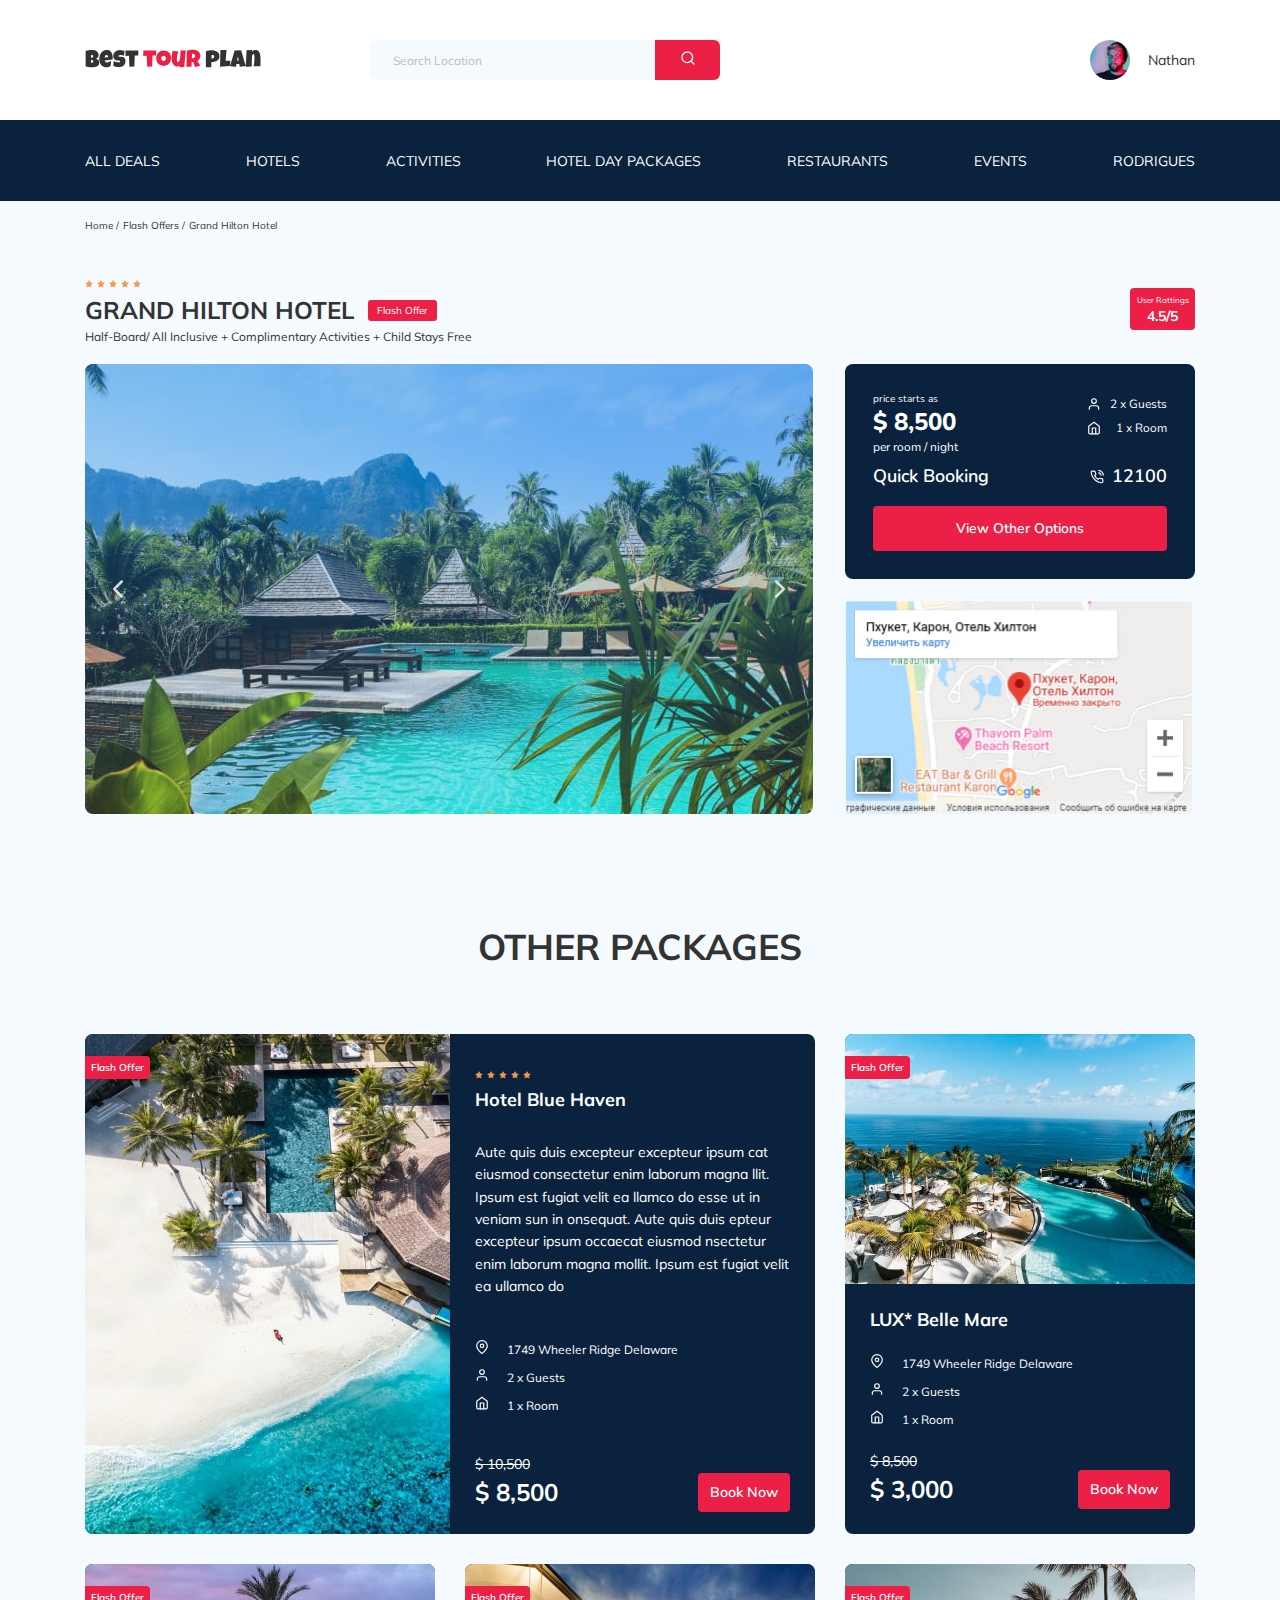
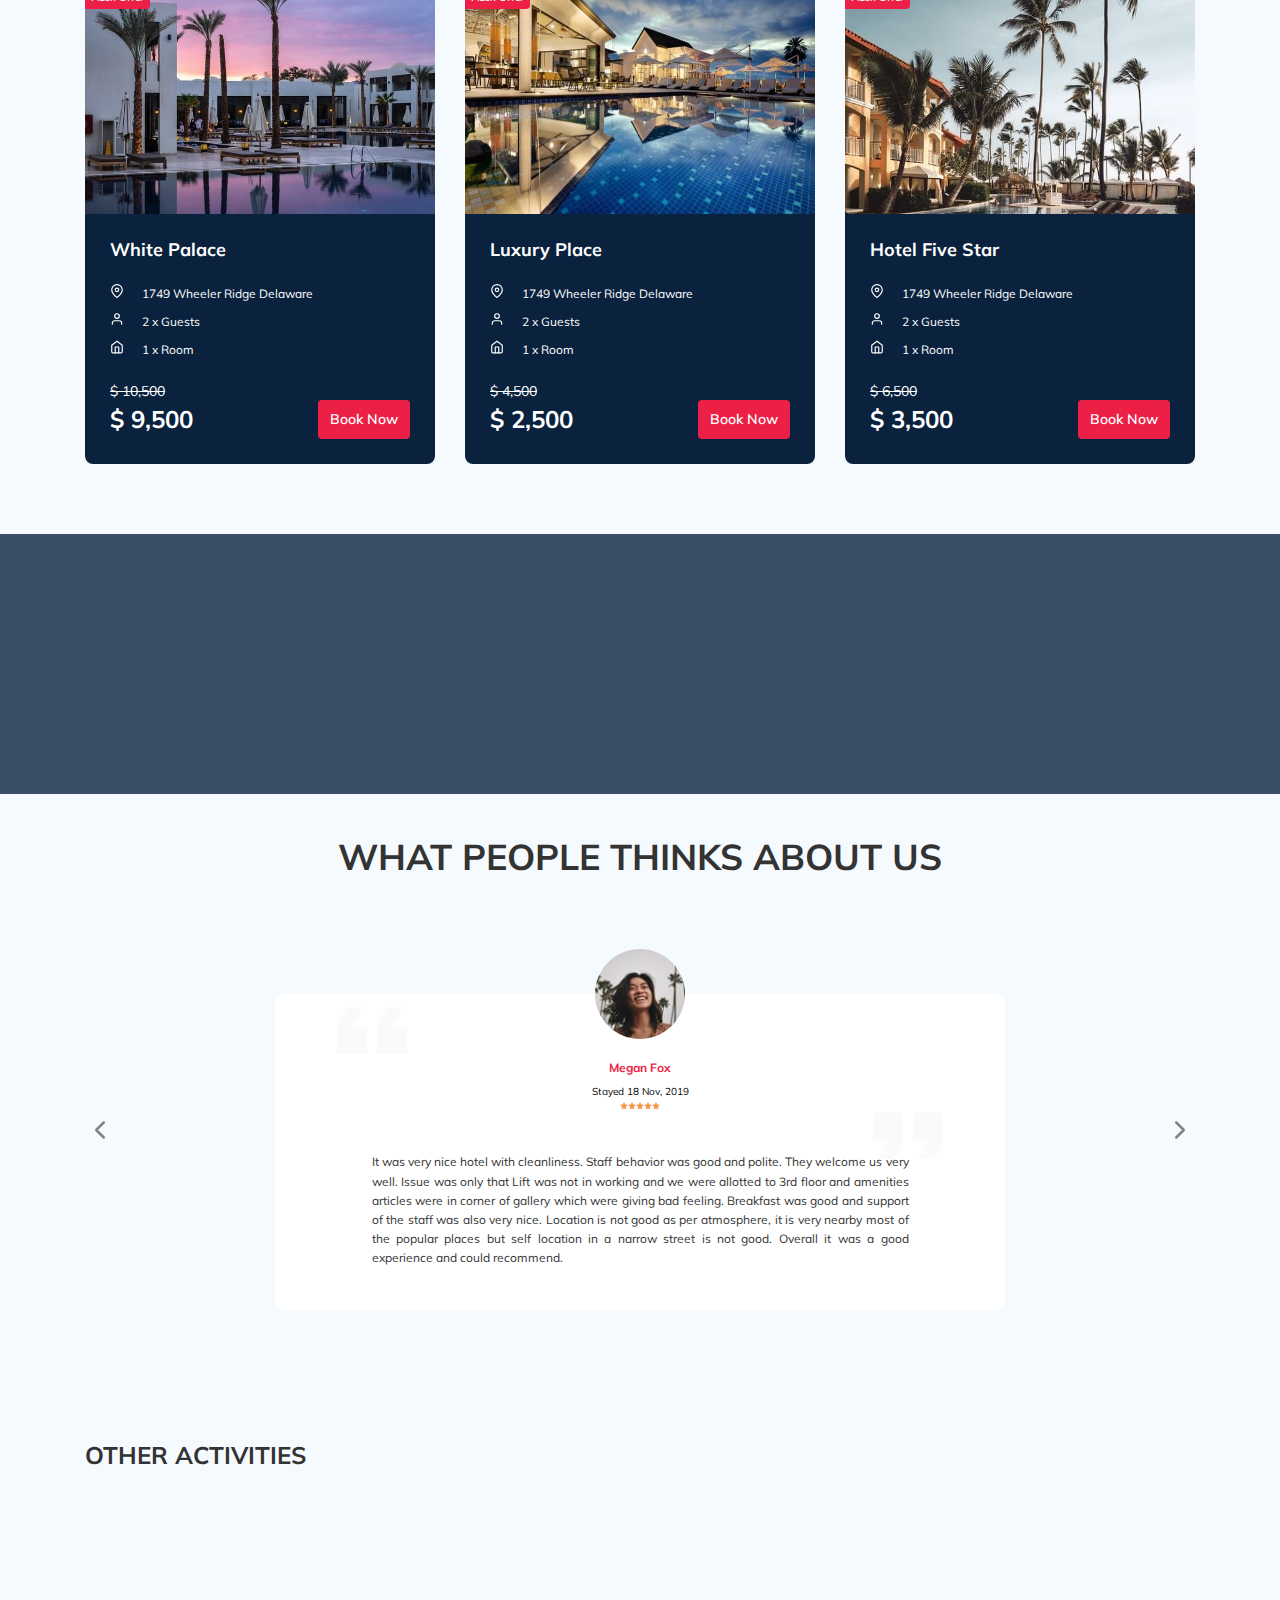
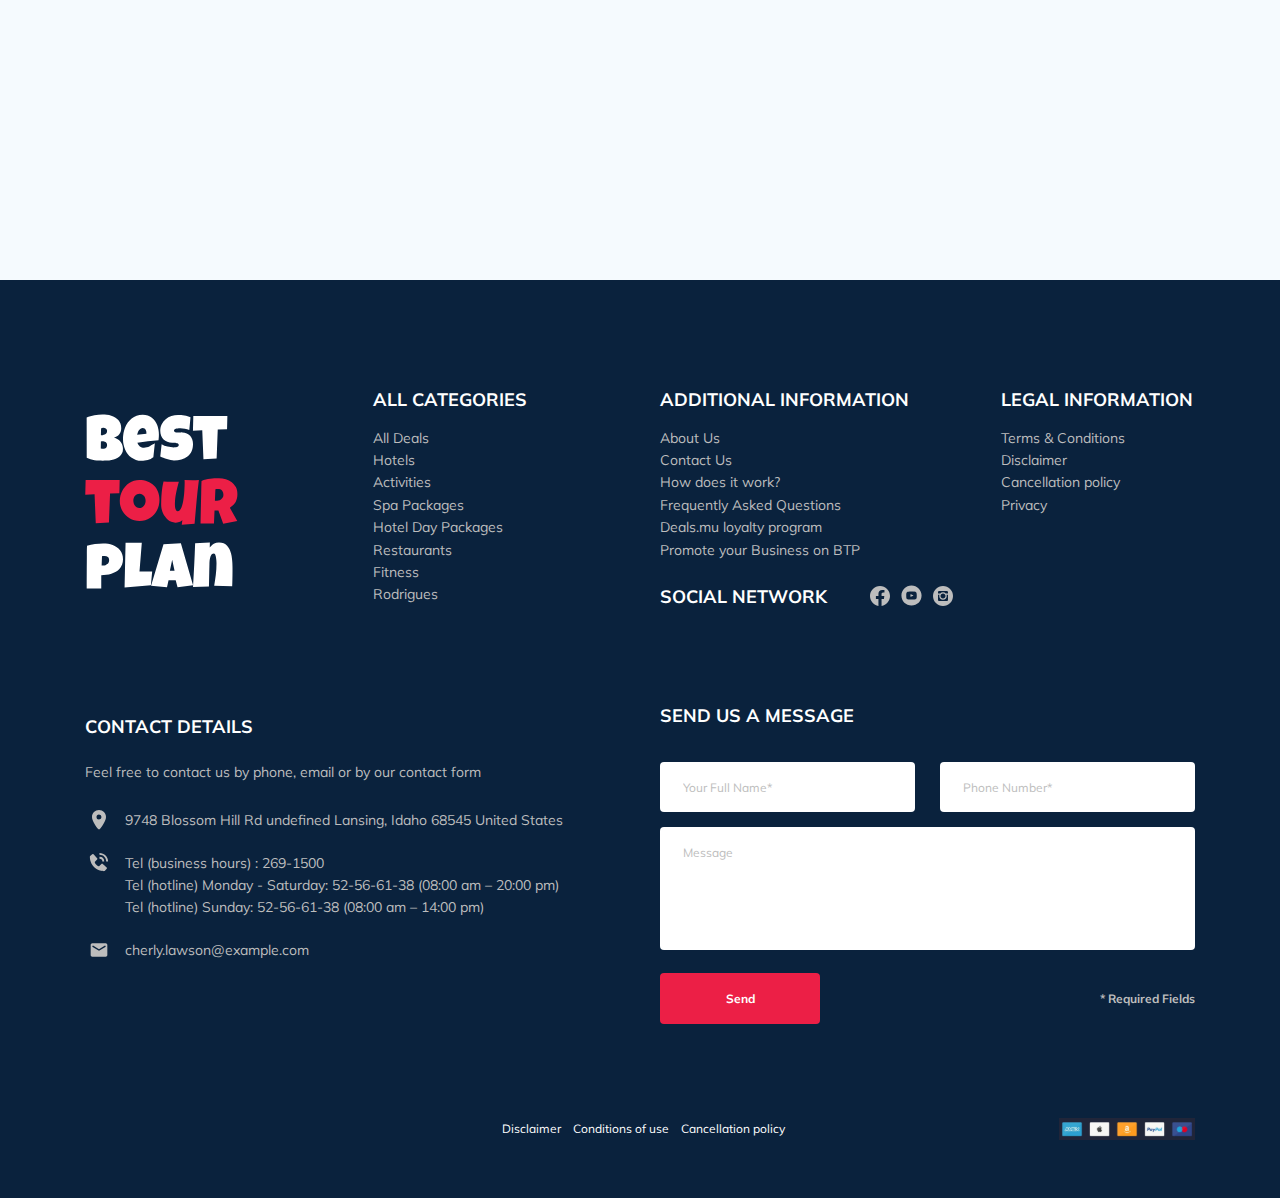
==== commit 80f1801b: "fix: modal form" ====
--- a/index.html
+++ b/index.html
@@ -29,7 +29,6 @@
               class="logo__image"
             />
           </a>
-
           <form
             action="#"
             class="search navbar__search navbar__search--mobile--hidden"
@@ -822,11 +821,13 @@
     <footer class="footer">
       <div class="container">
         <div class="footer-wrapper">
-          <img
-            src="img/vertical-logo.svg"
-            alt="Logo: Best Tour Plan"
-            class="logo footer__logo"
-          />
+          <a href="index.html" class="logo footer__logo">
+            <img
+              src="img/vertical-logo.svg"
+              alt="Logo: Best Tour Plan"
+              class="footer__logo--image"
+            />
+          </a>
           <div class="footer__list footer__categories">
             <h3 class="footer__title">ALL CATEGORIES</h3>
             <ul class="footer__ul">
@@ -888,13 +889,19 @@
               Social Network
             </h3>
             <div class="footer__social-links">
-              <a href="#" class="footer__link footer__link--network"
+              <a
+                href="https://en-gb.facebook.com/"
+                class="footer__link footer__link--network"
                 ><img src="img/facebook.svg" alt="Icon: facebook"
               /></a>
-              <a href="#" class="footer__link footer__link--network"
+              <a
+                href="https://www.youtube.com/"
+                class="footer__link footer__link--network"
                 ><img src="img/youtube.svg" alt="Icon: youtube"
               /></a>
-              <a href="#" class="footer__link footer__link--network"
+              <a
+                href="https://www.instagram.com/"
+                class="footer__link footer__link--network"
                 ><img src="img/inst.svg" alt="Icon: instagram"
               /></a>
             </div>
--- a/css/style.css
+++ b/css/style.css
@@ -1,2 +1,2 @@
-.gm-style .gm-style-mtc label,.gm-style .gm-style-mtc div{font-weight:400}.gm-style .gm-style-cc span,.gm-style .gm-style-cc a,.gm-style .gm-style-mtc div{font-size:10px}.gm-style{font:400 11px sans-serif;text-decoration:none}.gm-style img{max-width:none}@media print{.gm-style .gmnoprint,.gmnoprint{display:none}}@media screen{.gm-style .gmnoscreen,.gmnoscreen{display:none}}*{box-sizing:border-box}body{font-family:'Muli', sans-serif;color:#333;background-color:#f5fafe;overflow-x:hidden}.container{max-width:1110px;margin:auto}img{max-width:100%}.button{cursor:pointer}.invalid{color:#EC1F46;border-bottom:1px solid #EC1F46}::-moz-placeholder,:-moz-placeholder{opacity:1}.navbar{background-color:#ffffff}.navbar-top{display:flex;align-items:center;justify-content:space-between;padding-top:40px;padding-bottom:40px}.navbar-top__menu-button{display:none}.navbar__search{margin-right:auto;margin-left:108px}.navbar-bottom{background-color:#0A223D}.navbar-menu{list-style-type:none;margin:0;padding:31px 0;display:flex;align-items:center;justify-content:space-between;color:#fff}.navbar-menu__link{color:inherit;text-decoration:none;text-transform:uppercase;font-size:14px;line-height:18px}.navbar-menu__item--mobile--visible{display:none}.logo{width:177px}.search{display:flex;position:relative;overflow:hidden;border-radius:6px;height:40px}.search__input{width:350px;height:100%;padding-left:23px;padding-right:75px;background:#F5FAFE;border:none;font-size:12px;line-height:15px;color:#333}.search__button{position:absolute;width:65px;height:100%;top:0;right:0;border:none;background-color:#EC1F46}.user{display:flex;align-items:center;text-decoration:none}.user__avatar{width:40px;height:40px;border-radius:50%;object-fit:cover}.user__name{margin-left:18px;font-size:14px;line-height:18px;color:#333}.breadcrumb-list{display:flex;list-style:none;align-items:center;padding:18px 0;margin:0}.breadcrumb-list__item{font-size:10px;line-height:13px}.breadcrumb-list__item:not(:last-child)::after{content:"/";margin-right:4px}.breadcrumb-list__link{text-decoration:none;color:inherit}.hotel{padding-top:23px;padding-bottom:70px}.hotel-info{display:flex;align-items:center;justify-content:space-between;padding-bottom:20px}.hotel-info__offer{margin-left:14px;margin-top:4px}.hotel-info__name{margin-top:4px;margin-bottom:0}.hotel-info__description{margin-bottom:0;margin-top:4px}.hotel-name{font-size:24px;line-height:30px}.hotel-wrapper{display:flex;flex-wrap:wrap;align-items:center}.hotel-description{font-size:12px;line-height:15px}.hotel-grid{display:flex;justify-content:space-between}.hotel-right{display:flex;flex-direction:column;justify-content:space-between}.hotel__slider{margin-left:0}.hotel-slider{width:728px;height:450px}.hotel-slider__item{width:100%;height:100%;position:relative;border-radius:8px;overflow:hidden}.hotel-slider__item-image{height:100%;object-fit:cover}.hotel-slider__item::after{content:'';position:absolute;width:100%;height:100%;top:0;bottom:0;left:0;right:0;background:linear-gradient(180deg, rgba(0,122,223,0.48) 0%, rgba(255,255,255,0.128) 100%);z-index:10}.hotel-slider__button{position:absolute;top:50%;transform:translateY(-50%);z-index:99;width:30px;height:30px;border:none;cursor:pointer;background-repeat:no-repeat;background-position:center;background-size:10px;background-color:transparent}.hotel-slider__button--next{right:18px;background-image:url(../img/arrow-next.svg)}.hotel-slider__button--prev{left:18px;background-image:url(../img/arrow-prev.svg)}.stars{flex-basis:100%}.offer{font-size:10px;line-height:13px;padding:4px 9px;background-color:#EC1F46;border-radius:3px;color:#fff}.rating{max-width:65px;min-height:42px;text-align:center;color:#fff;background-color:#EC1F46;border-radius:4px}.rating__text{font-size:8px;line-height:10px}.rating__counter{font-weight:bold;font-size:14px;line-height:18px;margin-top:2px}.booking{background-color:#0A223D;color:#fff;border-radius:8px;width:350px;min-height:210px;padding:28px;font-family:Nunito;font-style:normal;font-weight:normal}.booking__info{display:flex;justify-content:space-between}.booking__price{display:flex;flex-direction:column}.booking__start{font-weight:normal;font-size:10px;line-height:14px}.booking__pricetag{font-weight:800;font-size:24px;line-height:33px}.booking__per-room{font-size:12px;line-height:16px}.booking__room{margin-top:4px}.booking__text{display:flex;align-items:center;justify-content:space-between;margin-bottom:8px;font-style:normal;font-weight:normal;font-size:12px;line-height:16px}.booking__description{margin-left:9px}.booking__call-center{margin-top:9px;margin-bottom:17px;display:flex;justify-content:space-between;align-items:center;font-weight:600;font-size:18px;line-height:25px}.booking__number{display:flex;align-items:center;justify-content:space-between;color:inherit;text-decoration:none}.booking__num{margin-left:8px}.booking__botton{width:100%;min-height:45px;font-weight:600;font-size:14px;line-height:19px;border-radius:4px;background-color:#EC1F46;border:none;color:#fff;cursor:pointer}.map{width:347px;height:213px;background-color:#000;border-radius:4px;overflow:hidden;background:url(../img/map-1.jpg) #fff no-repeat;background-size:cover;background-position:center center}.map__iframe{width:100%}.packages{padding:40px 0 70px 0}.packages__title{font-style:normal;font-weight:bold;font-size:36px;line-height:45px;text-align:center;text-transform:uppercase;margin-bottom:65px;margin-top:0}.packages-wrapper{display:grid;grid-template-columns:repeat(3, 1fr);grid-row-gap:30px;grid-column-gap:30px}.packet-small{border-radius:8px;width:350px;overflow:hidden;background-color:#0A223D;color:#ffffff;position:relative;height:500px}.packet-small__image{object-fit:cover;width:100%;height:250px}.packet-small__room-text{padding:20px 25px 25px 25px}.packet-small__title{font-style:normal;font-weight:bold;font-size:18px;line-height:23px;margin-bottom:23px;margin-top:0}.packet-small__room{display:flex;flex-direction:column;margin-bottom:24px}.packet-small__text{font-style:normal;font-weight:normal;font-size:12px;line-height:15px}.packet-small__text:not(:last-child){margin-bottom:11px}.packet-small__icon{margin-right:15px}.packet-small__old-price{font-style:normal;font-weight:normal;font-size:14px;line-height:18px;text-decoration-line:line-through}.packet-small__new-price-and-button{display:flex;align-items:center;justify-content:space-between}.packet-small__new-price{font-style:normal;font-weight:bold;font-size:24px;line-height:30px}.packet-small__book-now{background-color:#EC1F46;padding:10px 12px;border:none;font-style:normal;font-weight:600;font-size:14px;line-height:19px;border-radius:4px;color:#ffffff}.packet-small .flash-offer{position:absolute;background-color:#EC1F46;border-radius:0px 4px 4px 0px;padding:5px 6px;font-style:normal;font-weight:600;font-size:10px;line-height:13px;vertical-align:sub}.packet-small__flash-offer{top:22px;left:0}.packet-big{border-radius:8px;width:730px;overflow:hidden;background-color:#0A223D;color:#ffffff;position:relative;display:flex;height:500px;grid-column:span 2}.packet-big__image{width:366px;flex-basis:50%}.packet-big__stars{margin-bottom:5px}.packet-big__room-text{padding:30px 25px 25px 25px;flex-basis:50%}.packet-big__title{font-style:normal;font-weight:bold;font-size:18px;line-height:23px;margin-bottom:30px;margin-top:0}.packet-big__about{font-style:normal;font-weight:normal;font-size:14px;line-height:160.6%;margin-bottom:42px}.packet-big__room{display:flex;flex-direction:column;margin-bottom:41px}.packet-big__text{font-style:normal;font-weight:normal;font-size:12px;line-height:15px}.packet-big__text:not(:last-child){margin-bottom:11px}.packet-big__icon{margin-right:15px}.packet-big__old-price{font-style:normal;font-weight:normal;font-size:14px;line-height:18px;text-decoration-line:line-through}.packet-big__new-price-and-button{display:flex;align-items:center;justify-content:space-between}.packet-big__new-price{font-style:normal;font-weight:bold;font-size:24px;line-height:30px}.packet-big__book-now{background-color:#EC1F46;padding:10px 12px;border:none;font-style:normal;font-weight:600;font-size:14px;line-height:19px;border-radius:4px;color:#ffffff}.packet-big .flash-offer{position:absolute;background-color:#EC1F46;border-radius:0px 4px 4px 0px;padding:5px 6px;font-style:normal;font-weight:600;font-size:10px;line-height:13px;vertical-align:sub}.packet-big__flash-offer{top:22px;left:0}.newsletter{position:relative;padding:98px 0 87px 0;background:transparent}.newsletter::before{content:'';position:absolute;left:0;right:0;top:0;bottom:0;width:100%;height:100%;background:rgba(10,34,61,0.8)}.newsletter-wrapper{position:relative;max-width:731px;margin:auto;display:flex;align-items:center;justify-content:space-between}.newsletter-title{display:flex;flex-direction:column;color:#fff;font-style:normal;font-weight:300;font-size:24px;line-height:30px;margin:0}.newsletter-title__strong{font-weight:600;font-size:36px;line-height:45px;text-transform:uppercase}.subscribe{position:relative;width:350px;height:55px;border-radius:4px;overflow:hidden}.subscribe__input{position:absolute;width:100%;padding-left:33px;padding-right:75px;height:100%;border:none;font-weight:300;font-size:14px;line-height:18px}.subscribe__button{position:absolute;right:0;top:0;height:100%;border:none;background-color:#EC1F46;color:#fff;min-width:65px}.reviews{padding:40px 0 70px 0}.reviews__title{font-style:normal;font-weight:bold;font-size:36px;line-height:45px;text-align:center;text-transform:uppercase;margin-bottom:70px;margin-top:0}.reviews-slider__item{display:flex;flex-direction:column;align-items:center;position:relative;max-width:730px;margin:45px auto 0;background-color:#fff;border-radius:8px;margin-top:45px;padding:0 62px 30px}.reviews-slider__item::before{content:'';position:absolute;left:62px;top:13px;background-image:url(../img/quote-left.svg);background-repeat:no-repeat;width:70px;height:47px}.reviews-slider__item::after{content:'';position:absolute;right:62px;top:118px;background-image:url(../img/quote-right.svg);background-repeat:no-repeat;width:70px;height:47px}.reviews-slider__button{position:absolute;top:50%;transform:translateY(-50%);width:30px;height:30px;background-repeat:no-repeat;background-size:10px;background-position:center;border:none;background-color:transparent;cursor:pointer;z-index:99}.reviews-slider__button--prev{background-image:url(../img/arrow-prev-secondary.svg);left:0}.reviews-slider__button--next{background-image:url(../img/arrow-next-secondary.svg);right:0}.reviews-slider__profile{display:flex;flex-direction:column;align-items:center;margin-top:-45px;margin-bottom:30px}.reviews-slider__avatar{width:90px;height:90px;border-radius:50%;object-fit:cover;margin-bottom:9px}.reviews-slider__username{font-style:normal;font-weight:bold;font-size:12px;line-height:15px;color:#EC1F46;margin-bottom:10px}.reviews-slider__date{font-style:normal;font-weight:normal;font-size:10px;line-height:13px;color:#000000;margin-bottom:4px}.reviews-slider__rating{display:flex;align-items:center}.reviews-slider__text{font-style:normal;font-weight:normal;font-size:12px;line-height:160%;text-align:justify;width:537px}.activities{padding:60px 0 98px 0}.activities__title{font-style:normal;font-weight:bold;font-size:24px;line-height:30px;text-transform:uppercase;margin-bottom:57px;margin-top:0}.activities-wrapper{display:flex;justify-content:space-between}.card{display:flex;flex-direction:column;align-items:flex-start;width:255px;height:255px;position:relative;border-radius:6px;overflow:hidden;padding:24px 26px;transition:1s all}.card__image{position:absolute;left:0;right:0;top:0;bottom:0;object-fit:cover;z-index:-2;width:100%;height:100%;transition:1s all}.card::before{content:'';position:absolute;left:0;right:0;top:0;bottom:0;background:linear-gradient(179.83deg, rgba(196,196,196,0) 35.34%, #0A223D 99.85%);z-index:-1}.card__title{margin-top:auto;color:#fff;font-style:normal;font-weight:bold;font-size:16px;line-height:20px;margin-bottom:18px}.card__button{font-style:normal;font-weight:600;font-size:12px;line-height:16px;padding:7px 22px;color:#fff;border:none;background-color:#EC1F46;border-radius:4px;cursor:pointer}.card:hover{box-shadow:0 8px 17px 0 rgba(0,0,0,0.2),0 6px 20px 0 rgba(0,0,0,0.19);transition:1s all}.card:hover img{transform:scale(1.1);transition:1s all}.footer{background-color:#0A223D;color:#fff;padding-top:108px;padding-bottom:46px}.footer-wrapper{display:grid;grid-column-gap:90px;grid-row-gap:24px;grid-template-columns:1fr 1fr 251px 194px;grid-auto-rows:minmax(40px, min-content);align-items:start}.footer__logo{width:157px;grid-row:1 / 3;margin-top:26px}.footer__categories{grid-row:1 / 4}.footer__social-links{display:flex;align-items:center;min-width:83px;justify-content:space-between}.footer__social-network{grid-row:2 / 4;grid-column:span 2;display:flex;align-content:start}.footer__contact-form{grid-column:span 2;margin-top:-9px}.footer__contact-details{grid-column:span 2;margin-top:2px}.footer__form{display:flex;align-items:center;justify-content:space-between;flex-wrap:wrap;align-items:start}.footer__form_form-required{display:flex;align-items:center;justify-content:space-between;flex-basis:100%}.footer__ul{padding:0;margin:0;list-style:none}.footer__title{font-style:normal;font-weight:bold;font-size:18px;line-height:23px;margin:0;margin-bottom:16px;text-transform:uppercase}.footer__title--inline{margin:0 43px 0 0}.footer__title--mb-35{margin-bottom:35px}.footer__title--mb-26{margin-bottom:26px}.footer__item{display:flex;align-items:center;font-style:normal;font-weight:normal;font-size:14px;line-height:160%;color:#BDBDBD}.footer__item--br{display:none}.footer__item--telefone{align-items:flex-start}.footer__item--mb-2{margin-bottom:20px}.footer__text{color:#BDBDBD;margin-bottom:29px;margin-top:0;font-size:14px}.footer__icon-wrapper{min-width:20px;display:flex;align-items:center;justify-content:center;margin-right:16px;margin-left:4px}.footer__link{text-decoration:none;color:inherit}.footer__input{width:100%;background-color:#fff;border-radius:4px;border:none;padding:0 23px;height:50px;font-style:normal;font-weight:normal;font-size:12px;line-height:15px}.footer__input-group{margin-bottom:15px;flex-basis:47.6%}.footer__message{background-color:#fff;border-radius:4px;padding:18px 23px;border:none;flex-basis:100%;margin-bottom:23px;min-height:123px;max-height:123px;resize:none;font-style:normal;font-weight:normal;font-size:12px;line-height:15px}.footer__button{min-width:160px;min-height:50px;padding:18px;font-style:normal;font-weight:bold;font-size:12px;line-height:15px;color:#fff;border:none;border-radius:4px;background-color:#EC1F46}.footer__info{font-style:normal;font-weight:bold;font-size:12px;line-height:15px;color:#BDBDBD}.footer__email{color:inherit;text-decoration:none}.footer__additional-information{grid-column-start:3;grid-column-end:5;display:flex;justify-content:space-between;margin-left:-158px;margin-top:6px}.telephone__info--br{display:none}.telephone__info-link{color:inherit;text-decoration:none}.additional-information{grid-row-start:6}.additional-information__links_link{color:inherit;text-decoration:none;margin-right:8px;font-style:normal;font-weight:normal;font-size:12px;line-height:15px}.modal__overlay{position:fixed;left:0;top:0;right:0;bottom:0;background-color:rgba(0,143,223,0.39);z-index:100;visibility:hidden;opacity:0;transition:opacity 0.1s}.modal__overlay--visible{visibility:visible;opacity:1}.modal__dialog{position:fixed;top:50%;left:50%;transform:translate(-50%, -50%);max-width:478px;padding:33px 88px;background-color:#0A223D;border-radius:8px;z-index:101;visibility:hidden;opacity:0;transition:opacity 0.2s}.modal__dialog--visible{visibility:visible;opacity:1}.modal__close{position:absolute;right:18px;top:17px;text-decoration:none;cursor:pointer}.modal__title{font-style:normal;font-weight:bold;font-size:18px;line-height:23px;text-transform:uppercase;color:#fff;text-align:center;margin-top:0}.modal__title--mb-15{margin-bottom:15px}.modal__input{padding:18px 23px;width:300px;border-radius:4px;overflow:hidden;color:black;border:none;margin-bottom:2px;font-style:normal;font-weight:normal;font-size:12px;line-height:15px}.modal__input:not(:first-child){margin-top:15px}.modal__message{width:300px;height:123px;padding:18px 23px;border-radius:4px;margin-bottom:15px;color:black;resize:none;border:none;margin-top:15px;font-style:normal;font-weight:normal;font-size:12px;line-height:15px}.modal__form_form-required{display:flex;justify-content:space-between;align-items:center}.modal__button{background:#EC1F46;border-radius:4px;color:#fff;padding:18px 65px;font-style:normal;font-weight:bold;font-size:12px;line-height:15px;border:none}.modal__info{font-style:normal;font-weight:bold;font-size:12px;line-height:15px;color:#E0E0E0}.thanks-you{padding-top:40px;padding-bottom:40px}.thanks-you__title{font-size:30px;margin-top:0}.thanks-you__text{font-size:18px;margin-bottom:0}/*! normalize.css v8.0.1 | MIT License | github.com/necolas/normalize.css */html{line-height:1.15;-webkit-text-size-adjust:100%}body{margin:0}main{display:block}h1{font-size:2em;margin:0.67em 0}hr{box-sizing:content-box;height:0;overflow:visible}pre{font-family:monospace, monospace;font-size:1em}a{background-color:transparent}abbr[title]{border-bottom:none;text-decoration:underline;text-decoration:underline dotted}b,strong{font-weight:bolder}code,kbd,samp{font-family:monospace, monospace;font-size:1em}small{font-size:80%}sub,sup{font-size:75%;line-height:0;position:relative;vertical-align:baseline}sub{bottom:-0.25em}sup{top:-0.5em}img{border-style:none}button,input,optgroup,select,textarea{font-family:inherit;font-size:100%;line-height:1.15;margin:0}button,input{overflow:visible}button,select{text-transform:none}button,[type="button"],[type="reset"],[type="submit"]{-webkit-appearance:button}button::-moz-focus-inner,[type="button"]::-moz-focus-inner,[type="reset"]::-moz-focus-inner,[type="submit"]::-moz-focus-inner{border-style:none;padding:0}button:-moz-focusring,[type="button"]:-moz-focusring,[type="reset"]:-moz-focusring,[type="submit"]:-moz-focusring{outline:1px dotted ButtonText}fieldset{padding:0.35em 0.75em 0.625em}legend{box-sizing:border-box;color:inherit;display:table;max-width:100%;padding:0;white-space:normal}progress{vertical-align:baseline}textarea{overflow:auto}[type="checkbox"],[type="radio"]{box-sizing:border-box;padding:0}[type="number"]::-webkit-inner-spin-button,[type="number"]::-webkit-outer-spin-button{height:auto}[type="search"]{-webkit-appearance:textfield;outline-offset:-2px}[type="search"]::-webkit-search-decoration{-webkit-appearance:none}::-webkit-file-upload-button{-webkit-appearance:button;font:inherit}details{display:block}summary{display:list-item}template{display:none}[hidden]{display:none}@media (max-width: 1200px){.container{max-width:960px}.hotel-slider{width:590px}.hotel-slider__item-image{width:100%}.card{width:230px;height:230px}.packet-small{width:300px}.packet-big{width:630px}.packet-big__image{width:315px}.packet-big__room-text{padding-top:20px}.packet-big__title{margin-bottom:20px}.packet-big__about{margin-bottom:40px}.footer-wrapper{grid-template-columns:1fr 196px 278px 194px;grid-column-gap:34px}.footer__input-group{flex-basis:100%}}@media (max-width: 992px){.container,.newsletter-wrapper{max-width:700px}.newsletter{padding:92px 0 92px 0}.navbar-top{padding-top:30px;padding-bottom:30px}.navbar__search{margin-left:auto}.navbar-menu{padding-top:22px;padding-bottom:22px}.navbar-menu__link{font-size:12px;line-height:15px}.search__input{width:340px}.hotel{padding-bottom:60px}.hotel-grid{flex-direction:column}.hotel__slider{margin-bottom:30px}.hotel-right{flex-direction:row}.hotel-slider{width:100%}.booking{width:340px;width:340px}.map{border-radius:10px}.reviews{padding-bottom:60px;padding-top:40px}.reviews__title{font-size:30px;line-height:38px;margin-bottom:50px}.reviews-slider__text{width:460px}.reviews-slider__item{max-width:580px}.activities{padding-bottom:70px}.activities-wrapper{flex-wrap:wrap}.activities__card{margin-bottom:20px}.card{width:340px;height:250px}.packet-big{width:700px}.packet-big__image{width:350px}.packet-small{width:335px}.packages{padding-bottom:40px;padding-top:5px}.packages-wrapper{grid-template-columns:repeat(2, 1fr)}.packages__title{margin-bottom:30px;font-size:25px}.footer{padding-top:72px;grid-gap:0}.footer__input-group{flex-basis:48%}.footer__logo{margin-top:0;width:99px;grid-row:1 / 2}.footer__social-network{grid-row-start:1;grid-row-end:2;grid-column:span 2;align-self:center;margin-top:12px;margin-left:-8px}.footer__categories{grid-row-start:2;grid-row-end:3}.footer__additional{grid-row-start:2;grid-row-end:3}.footer__contact-details{grid-row-start:3;grid-row-end:4;grid-column:span 3;margin-top:21px}.footer__contact-form{grid-row-start:4;grid-row-end:5;grid-column:span 3;margin-right:150px}.footer__legal{grid-row-start:2;grid-row-end:3}.footer-wrapper{grid-template-columns:168px 250px 1fr;grid-row-gap:50px}.footer__additional-information{margin-left:0;grid-row:5 / 6;grid-column:span 3}.logo{width:auto}.logo__image{width:132px}}@media (max-width: 768px){.map{background:url(../img/map-2.jpg) #fff no-repeat}body{padding-top:78px}.container{max-width:576px;width:89%}.navbar--mobile_fixed{position:fixed;top:0;left:0;right:0;z-index:99}.navbar__user--mobile--hidden,.navbar__search--mobile--hidden{display:none}.navbar__user--mobile--visible,.navbar__search--mobile--visible{display:flex}.navbar__user--mobile--visible{flex-direction:column;justify-content:center}.navbar-bottom{display:none;position:fixed;left:0;top:78px;right:0;bottom:0;padding-top:30px}.navbar-bottom--visible{display:block;overflow-y:scroll;z-index:150}.navbar-menu{flex-direction:column}.navbar-menu__item{margin-bottom:20px}.navbar-menu__item--mobile--visible{display:block}.navbar-menu__item--mobile--visible--user{margin-bottom:27px}.navbar-menu__item--mobile--visible--search{margin-bottom:39px}.menu-button{display:flex;width:16px;height:11px;padding:0;align-items:center;justify-content:space-between;flex-direction:column;border:none;background-color:#fff;cursor:pointer}.menu-button__line{width:16px;height:1px;background-color:#333}.user__name--light{color:#fff;margin-left:0;margin-top:10px}.stars{flex-basis:auto}.hotel-name{flex-basis:100%}.hotel-wrapper{justify-content:space-between}.hotel-info__text{width:100%}.hotel-info__name{margin-top:10px;margin-bottom:0}.hotel-info__rating{display:none}.hotel-info__offer{order:-1;margin-left:0}.hotel-right{flex-direction:column;min-height:450px}.hotel-slider{height:350px}.booking{width:100%}.map{width:100%}.newsletter-wrapper{max-width:576px;width:92%;flex-direction:column;align-items:flex-start}.reviews-slider__item{padding:0 30px 30px}.reviews-slider__item::after,.reviews-slider__item::before{display:none}.reviews-slider__button{top:20px;right:50%}.reviews-slider__button--prev{left:50%;margin-left:-65px;transform:translate(-50%, 0)}.reviews-slider__button--next{right:50%;margin-right:-65px;transform:translate(50%, 0)}.reviews-slider__text{width:455px}.reviews__title{font-size:30px;line-height:38px}.card{width:48%;height:255px}.card:hover{box-shadow:none;transition:0s all}.card:hover img{transform:scale(1);transition:0s all}.activities{padding-top:40px;padding-bottom:40px}.reviews{padding:40px 0 0 0}.reviews-slider__text{width:460px}.reviews-slider__button{top:29px}.reviews-slider__button--next{margin-right:-105px}.reviews-slider__button--prev{margin-left:-105px}.packet-small{width:100%}.packet-big{width:100%;flex-direction:column;height:auto}.packet-big__image{object-fit:cover;width:100%;height:250px;flex-basis:auto}.packet-big__title{margin-bottom:20px}.packet-big__room-text{flex-basis:auto}.packet-big__room{display:flex;flex-direction:column;margin-bottom:24px}.packet-big__text{font-style:normal;font-weight:normal;font-size:12px;line-height:15px}.packet-big__text:not(:last-child){margin-bottom:11px}.packet-big__icon{margin-right:15px}.packet-big__old-price{font-style:normal;font-weight:normal;font-size:14px;line-height:18px;text-decoration-line:line-through}.packet-big__new-price-and-button{display:flex;align-items:center;justify-content:space-between}.packet-big__new-price{font-style:normal;font-weight:bold;font-size:24px;line-height:30px}.packet-big__book-now{background-color:#EC1F46;padding:10px 12px;border:none;font-style:normal;font-weight:600;font-size:14px;line-height:19px;border-radius:4px;color:#ffffff}.packet-big__about{margin-bottom:20px}.footer{padding-top:70px}.footer-wrapper{grid-template-columns:1fr 1fr 1fr}.footer__input-group{flex-basis:100%}.search__input{width:245px}.packages-wrapper{grid-template-columns:1fr}.packages__packet-big{grid-column:span 1}.modal__dialog{padding:25px 40px}}@media (max-width: 576px){.map{background:url(../img/map-3.jpg) #fff no-repeat}.logo{width:99px}.hotel{padding-bottom:40px}.hotel__slider{margin-bottom:20px}.hotel-slider{height:250px}.newsletter{padding:76px 0 83px 0}.newsletter-title{margin-bottom:37px;font-size:20px;line-height:25px}.newsletter-title__strong{font-size:30px;line-height:38px}.subscribe{width:100%}.subscribe__input{padding-left:10px}.reviews{padding-bottom:50px}.reviews-slider__text{width:300px;margin-top:0;margin-bottom:0}.reviews__title{font-size:18px;line-height:23px;margin-bottom:42px}.activities{padding-bottom:60px}.activities__title{font-size:18px;line-height:23px;margin-bottom:36px}.card{width:100%}.footer{padding-top:68px;padding-bottom:21px}.footer-wrapper{grid-template-columns:1fr;grid-row-gap:28px}.footer__title--mb-35{margin-bottom:16px}.footer__message{margin-bottom:15px}.footer__logo{grid-row:1;grid-column:1}.footer__social-network{grid-row:2;grid-column:1;margin-left:0;flex-direction:column}.footer__social-links{justify-content:start;margin-top:22px}.footer__link--network{margin-right:12px}.footer__additional{grid-row:4;grid-column:1}.footer__additional-information{grid-row:8 / 9;grid-column:span 1;margin-top:0}.footer__categories{grid-row:5;grid-column:1}.footer__legal{grid-row:3;grid-column:1}.footer__contact-details{grid-row:6;grid-column:1;margin-top:11px}.footer__contact-form{grid-row:7;grid-column:1;margin-right:0;margin-top:16px}.footer__additional-information{grid-column-end:2;grid-row-start:8;flex-direction:column}.footer__form_form-required{flex-direction:column;align-items:start}.footer__links{margin-bottom:10px}.footer__info{order:-1;margin-bottom:15px}.footer__item--br{display:block}.additional-information__links{margin-bottom:10px}.additional-information__info{order:-1;margin-bottom:15px}.modal__form{display:flex;flex-direction:column;align-items:start}.modal__form_form-required{width:90%;margin:auto;margin-top:15px}.modal__dialog{width:80%;padding-left:15px;padding-right:15px}.modal__input{width:90%;margin:auto;margin-bottom:2px}.modal__message{width:90%;margin:auto;margin-top:15px;padding:12px 16px;height:100px}.modal .invalid{margin-left:5%}.telephone__info--br{display:block}}@media (max-width: 460px){.map{background:url(../img/map-4.jpg) #fff no-repeat}}@media (max-width: 430px){.modal__title{font-size:16px}.modal__form{display:flex;flex-direction:column}.modal__form_form-required{display:flex;flex-direction:column;align-items:start}.modal__button{margin-bottom:5px}.hotel-slider{height:180px}.hotel__info{order:-1;margin-bottom:10px}}@media (max-width: 380px){.modal__title{font-size:14px;width:100px;display:block;margin:auto;margin-bottom:8px}}@media (max-width: 360px){.map{background:url(../img/map-5.jpg) #fff no-repeat}.reviews__title{font-size:18px;line-height:23px;width:245px;display:block;margin:auto;margin-bottom:42px}.reviews-slider__text{width:220px}.additional-information__links_link{margin-right:6px}}@media (max-width: 330px){.map{background:url(../img/map-6.jpg) #fff no-repeat}}@media (max-height: 520px) and (max-width: 992px){.modal__dialog{padding-top:10px;padding-bottom:10px}.modal__button{padding:13px 53px}.modal__title{font-size:14px;width:auto;display:block;margin-bottom:8px}}@media (max-height: 460px) and (max-width: 992px){.modal__input{padding:10px 12px}.modal__input:not(:first-child){margin-top:7px}.modal__message{height:60px;margin-top:7px;margin-bottom:7px}.modal__form_form-required{margin-top:5px}}@media (max-height: 520px) and (max-width: 350px){.modal__title{font-size:14px;width:100px;display:block;margin:auto;margin-bottom:8px}}
+.gm-style .gm-style-mtc label,.gm-style .gm-style-mtc div{font-weight:400}.gm-style .gm-style-cc span,.gm-style .gm-style-cc a,.gm-style .gm-style-mtc div{font-size:10px}.gm-style{font:400 11px sans-serif;text-decoration:none}.gm-style img{max-width:none}@media print{.gm-style .gmnoprint,.gmnoprint{display:none}}@media screen{.gm-style .gmnoscreen,.gmnoscreen{display:none}}*{box-sizing:border-box}body{font-family:'Muli', sans-serif;color:#333;background-color:#f5fafe;overflow-x:hidden}.container{max-width:1110px;margin:auto}img{max-width:100%}.button{cursor:pointer;outline:none}button{outline:none}.invalid{color:#EC1F46;border-bottom:1px solid #EC1F46}input{color:#BDBDBD}input::-webkit-input-placeholder{color:#BDBDBD}input::-moz-placeholder{color:#BDBDBD}textarea{color:#BDBDBD}textarea::-webkit-input-placeholder{color:#BDBDBD}textarea::-moz-placeholder{color:#BDBDBD}.navbar{background-color:#ffffff}.navbar-top{display:flex;align-items:center;justify-content:space-between;padding-top:40px;padding-bottom:40px}.navbar-top__menu-button{display:none}.navbar__search{margin-right:auto;margin-left:108px}.navbar-bottom{background-color:#0A223D}.navbar-menu{list-style-type:none;margin:0;padding:31px 0;display:flex;align-items:center;justify-content:space-between;color:#fff}.navbar-menu__link{color:inherit;text-decoration:none;text-transform:uppercase;font-size:14px;line-height:18px}.navbar-menu__item--mobile--visible{display:none}.logo{width:177px}.search{display:flex;position:relative;overflow:hidden;border-radius:6px;height:40px}.search__input{width:350px;height:100%;padding-left:23px;padding-right:75px;background:#F5FAFE;border:none;font-size:12px;line-height:15px;color:#333}.search__button{position:absolute;width:65px;height:100%;top:0;right:0;border:none;background-color:#EC1F46}.user{display:flex;align-items:center;text-decoration:none}.user__avatar{width:40px;height:40px;border-radius:50%;object-fit:cover}.user__name{margin-left:18px;font-size:14px;line-height:18px;color:#333}.breadcrumb-list{display:flex;list-style:none;align-items:center;padding:18px 0;margin:0}.breadcrumb-list__item{font-size:10px;line-height:13px}.breadcrumb-list__item:not(:last-child)::after{content:"/";margin-right:4px}.breadcrumb-list__link{text-decoration:none;color:inherit}.hotel{padding-top:23px;padding-bottom:70px}.hotel-info{display:flex;align-items:center;justify-content:space-between;padding-bottom:20px}.hotel-info__offer{margin-left:14px;margin-top:4px}.hotel-info__name{margin-top:4px;margin-bottom:0}.hotel-info__description{margin-bottom:0;margin-top:4px}.hotel-name{font-size:24px;line-height:30px}.hotel-wrapper{display:flex;flex-wrap:wrap;align-items:center}.hotel-description{font-size:12px;line-height:15px}.hotel-grid{display:flex;justify-content:space-between}.hotel-right{display:flex;flex-direction:column;justify-content:space-between}.hotel__slider{margin-left:0}.hotel-slider{width:728px;height:450px}.hotel-slider__item{width:100%;height:100%;position:relative;border-radius:8px;overflow:hidden}.hotel-slider__item-image{height:100%;object-fit:cover}.hotel-slider__item::after{content:'';position:absolute;width:100%;height:100%;top:0;bottom:0;left:0;right:0;background:linear-gradient(180deg, rgba(0,122,223,0.48) 0%, rgba(255,255,255,0.128) 100%);z-index:10}.hotel-slider__button{position:absolute;top:50%;transform:translateY(-50%);z-index:99;width:30px;height:30px;border:none;cursor:pointer;background-repeat:no-repeat;background-position:center;background-size:10px;background-color:transparent}.hotel-slider__button--next{right:18px;background-image:url(../img/arrow-next.svg)}.hotel-slider__button--prev{left:18px;background-image:url(../img/arrow-prev.svg)}.stars{flex-basis:100%}.offer{font-size:10px;line-height:13px;padding:4px 9px;background-color:#EC1F46;border-radius:3px;color:#fff}.rating{max-width:65px;min-height:42px;text-align:center;color:#fff;background-color:#EC1F46;border-radius:4px}.rating__text{font-size:8px;line-height:10px}.rating__counter{font-weight:bold;font-size:14px;line-height:18px;margin-top:2px}.booking{background-color:#0A223D;color:#fff;border-radius:8px;width:350px;min-height:210px;padding:28px;font-family:Nunito;font-style:normal;font-weight:normal}.booking__info{display:flex;justify-content:space-between}.booking__price{display:flex;flex-direction:column}.booking__start{font-weight:normal;font-size:10px;line-height:14px}.booking__pricetag{font-weight:800;font-size:24px;line-height:33px}.booking__per-room{font-size:12px;line-height:16px}.booking__room{margin-top:4px}.booking__text{display:flex;align-items:center;justify-content:space-between;margin-bottom:8px;font-style:normal;font-weight:normal;font-size:12px;line-height:16px}.booking__description{margin-left:9px}.booking__call-center{margin-top:9px;margin-bottom:17px;display:flex;justify-content:space-between;align-items:center;font-weight:600;font-size:18px;line-height:25px}.booking__number{display:flex;align-items:center;justify-content:space-between;color:inherit;text-decoration:none}.booking__num{margin-left:8px}.booking__botton{width:100%;min-height:45px;font-weight:600;font-size:14px;line-height:19px;border-radius:4px;background-color:#EC1F46;border:none;color:#fff;cursor:pointer}.map{width:347px;height:213px;background-color:#000;border-radius:4px;overflow:hidden;background:url(../img/map-1.jpg) #fff no-repeat;background-size:cover;background-position:center center}.map__iframe{width:100%}.packages{padding:40px 0 70px 0}.packages__title{font-style:normal;font-weight:bold;font-size:36px;line-height:45px;text-align:center;text-transform:uppercase;margin-bottom:65px;margin-top:0}.packages-wrapper{display:grid;grid-template-columns:repeat(3, 1fr);grid-row-gap:30px;grid-column-gap:30px}.packet-small{border-radius:8px;width:350px;overflow:hidden;background-color:#0A223D;color:#ffffff;position:relative;height:500px}.packet-small__image{object-fit:cover;width:100%;height:250px}.packet-small__room-text{padding:20px 25px 25px 25px}.packet-small__title{font-style:normal;font-weight:bold;font-size:18px;line-height:23px;margin-bottom:23px;margin-top:0}.packet-small__room{display:flex;flex-direction:column;margin-bottom:24px}.packet-small__text{font-style:normal;font-weight:normal;font-size:12px;line-height:15px}.packet-small__text:not(:last-child){margin-bottom:11px}.packet-small__icon{margin-right:15px}.packet-small__old-price{font-style:normal;font-weight:normal;font-size:14px;line-height:18px;text-decoration-line:line-through}.packet-small__new-price-and-button{display:flex;align-items:center;justify-content:space-between}.packet-small__new-price{font-style:normal;font-weight:bold;font-size:24px;line-height:30px}.packet-small__book-now{background-color:#EC1F46;padding:10px 12px;border:none;font-style:normal;font-weight:600;font-size:14px;line-height:19px;border-radius:4px;color:#ffffff}.packet-small .flash-offer{position:absolute;background-color:#EC1F46;border-radius:0px 4px 4px 0px;padding:5px 6px;font-style:normal;font-weight:600;font-size:10px;line-height:13px;vertical-align:sub}.packet-small__flash-offer{top:22px;left:0}.packet-big{border-radius:8px;width:730px;overflow:hidden;background-color:#0A223D;color:#ffffff;position:relative;display:flex;height:500px;grid-column:span 2}.packet-big__image{width:366px;flex-basis:50%}.packet-big__stars{margin-bottom:5px}.packet-big__room-text{padding:30px 25px 25px 25px;flex-basis:50%}.packet-big__title{font-style:normal;font-weight:bold;font-size:18px;line-height:23px;margin-bottom:30px;margin-top:0}.packet-big__about{font-style:normal;font-weight:normal;font-size:14px;line-height:160.6%;margin-bottom:42px}.packet-big__room{display:flex;flex-direction:column;margin-bottom:41px}.packet-big__text{font-style:normal;font-weight:normal;font-size:12px;line-height:15px}.packet-big__text:not(:last-child){margin-bottom:11px}.packet-big__icon{margin-right:15px}.packet-big__old-price{font-style:normal;font-weight:normal;font-size:14px;line-height:18px;text-decoration-line:line-through}.packet-big__new-price-and-button{display:flex;align-items:center;justify-content:space-between}.packet-big__new-price{font-style:normal;font-weight:bold;font-size:24px;line-height:30px}.packet-big__book-now{background-color:#EC1F46;padding:10px 12px;border:none;font-style:normal;font-weight:600;font-size:14px;line-height:19px;border-radius:4px;color:#ffffff}.packet-big .flash-offer{position:absolute;background-color:#EC1F46;border-radius:0px 4px 4px 0px;padding:5px 6px;font-style:normal;font-weight:600;font-size:10px;line-height:13px;vertical-align:sub}.packet-big__flash-offer{top:22px;left:0}.newsletter{position:relative;padding:98px 0 87px 0;background:transparent}.newsletter::before{content:'';position:absolute;left:0;right:0;top:0;bottom:0;width:100%;height:100%;background:rgba(10,34,61,0.8)}.newsletter-wrapper{position:relative;max-width:731px;margin:auto;display:flex;align-items:center;justify-content:space-between}.newsletter-title{display:flex;flex-direction:column;color:#fff;font-style:normal;font-weight:300;font-size:24px;line-height:30px;margin:0}.newsletter-title__strong{font-weight:600;font-size:36px;line-height:45px;text-transform:uppercase}.subscribe{position:relative;width:350px;height:55px;border-radius:4px;overflow:hidden}.subscribe__input{position:absolute;width:100%;padding-left:33px;padding-right:75px;height:100%;border:none;font-weight:300;font-size:14px;line-height:18px}.subscribe__button{position:absolute;right:0;top:0;height:100%;border:none;background-color:#EC1F46;color:#fff;min-width:65px}.subscribe__button{font-style:normal;font-weight:bold;font-size:12px;line-height:15px}.reviews{padding:40px 0 70px 0}.reviews__title{font-style:normal;font-weight:bold;font-size:36px;line-height:45px;text-align:center;text-transform:uppercase;margin-bottom:70px;margin-top:0}.reviews-slider__item{display:flex;flex-direction:column;align-items:center;position:relative;max-width:730px;margin:45px auto 0;background-color:#fff;border-radius:8px;margin-top:45px;padding:0 62px 30px}.reviews-slider__item::before{content:'';position:absolute;left:62px;top:13px;background-image:url(../img/quote-left.svg);background-repeat:no-repeat;width:70px;height:47px}.reviews-slider__item::after{content:'';position:absolute;right:62px;top:118px;background-image:url(../img/quote-right.svg);background-repeat:no-repeat;width:70px;height:47px}.reviews-slider__button{position:absolute;top:50%;transform:translateY(-50%);width:30px;height:30px;background-repeat:no-repeat;background-size:10px;background-position:center;border:none;background-color:transparent;cursor:pointer;z-index:99}.reviews-slider__button--prev{background-image:url(../img/arrow-prev-secondary.svg);left:0}.reviews-slider__button--next{background-image:url(../img/arrow-next-secondary.svg);right:0}.reviews-slider__profile{display:flex;flex-direction:column;align-items:center;margin-top:-45px;margin-bottom:30px}.reviews-slider__avatar{width:90px;height:90px;border-radius:50%;object-fit:cover;margin-bottom:9px}.reviews-slider__username{font-style:normal;font-weight:bold;font-size:12px;line-height:15px;color:#EC1F46;margin-bottom:10px}.reviews-slider__date{font-style:normal;font-weight:normal;font-size:10px;line-height:13px;color:#000000;margin-bottom:4px}.reviews-slider__rating{display:flex;align-items:center}.reviews-slider__text{font-style:normal;font-weight:normal;font-size:12px;line-height:160%;text-align:justify;width:537px}.activities{padding:60px 0 98px 0}.activities__title{font-style:normal;font-weight:bold;font-size:24px;line-height:30px;text-transform:uppercase;margin-bottom:57px;margin-top:0}.activities-wrapper{display:flex;justify-content:space-between}.card{display:flex;flex-direction:column;align-items:flex-start;width:255px;height:255px;position:relative;border-radius:6px;overflow:hidden;padding:24px 26px;transition:1s all}.card__image{position:absolute;left:0;right:0;top:0;bottom:0;object-fit:cover;z-index:-2;width:100%;height:100%;transition:1s all}.card::before{content:'';position:absolute;left:0;right:0;top:0;bottom:0;background:linear-gradient(179.83deg, rgba(196,196,196,0) 35.34%, #0A223D 99.85%);z-index:-1}.card__title{margin-top:auto;color:#fff;font-style:normal;font-weight:bold;font-size:16px;line-height:20px;margin-bottom:18px}.card__button{font-style:normal;font-weight:600;font-size:12px;line-height:16px;padding:7px 22px;color:#fff;border:none;background-color:#EC1F46;border-radius:4px;cursor:pointer}.card:hover{box-shadow:0 8px 17px 0 rgba(0,0,0,0.2),0 6px 20px 0 rgba(0,0,0,0.19);transition:1s all}.card:hover img{transform:scale(1.1);transition:1s all}.footer{background-color:#0A223D;color:#fff;padding-top:108px;padding-bottom:46px}.footer-wrapper{display:grid;grid-column-gap:90px;grid-row-gap:24px;grid-template-columns:1fr 1fr 251px 194px;grid-auto-rows:minmax(40px, min-content);align-items:start}.footer__logo{width:157px;grid-row:1 / 3;margin-top:26px}.footer__categories{grid-row:1 / 4}.footer__social-links{display:flex;align-items:center;min-width:83px;justify-content:space-between}.footer__social-network{grid-row:2 / 4;grid-column:span 2;display:flex;align-content:start}.footer__contact-form{grid-column:span 2;margin-top:-9px}.footer__contact-details{grid-column:span 2;margin-top:2px}.footer__form{display:flex;align-items:center;justify-content:space-between;flex-wrap:wrap;align-items:start}.footer__form_form-required{display:flex;align-items:center;justify-content:space-between;flex-basis:100%}.footer__ul{padding:0;margin:0;list-style:none}.footer__title{font-style:normal;font-weight:bold;font-size:18px;line-height:23px;margin:0;margin-bottom:16px;text-transform:uppercase}.footer__title--inline{margin:0 43px 0 0}.footer__title--mb-35{margin-bottom:35px}.footer__title--mb-26{margin-bottom:26px}.footer__item{display:flex;align-items:center;font-style:normal;font-weight:normal;font-size:14px;line-height:160%;color:#BDBDBD}.footer__item--br{display:none}.footer__item--telefone{align-items:flex-start}.footer__item--mb-2{margin-bottom:20px}.footer__text{color:#BDBDBD;margin-bottom:29px;margin-top:0;font-size:14px}.footer__icon-wrapper{min-width:20px;display:flex;align-items:center;justify-content:center;margin-right:16px;margin-left:4px}.footer__link{text-decoration:none;color:inherit}.footer__input{width:100%;background-color:#fff;border-radius:4px;border:none;padding:0 23px;height:50px;font-style:normal;font-weight:normal;font-size:12px;line-height:15px}.footer__input-group{margin-bottom:15px;flex-basis:47.6%}.footer__message{background-color:#fff;border-radius:4px;padding:18px 23px;border:none;flex-basis:100%;margin-bottom:23px;min-height:123px;max-height:123px;resize:none;font-style:normal;font-weight:normal;font-size:12px;line-height:15px}.footer__button{min-width:160px;min-height:50px;padding:18px;font-style:normal;font-weight:bold;font-size:12px;line-height:15px;color:#fff;border:none;border-radius:4px;background-color:#EC1F46}.footer__info{font-style:normal;font-weight:bold;font-size:12px;line-height:15px;color:#BDBDBD}.footer__email{color:inherit;text-decoration:none}.footer__additional-information{grid-column-start:3;grid-column-end:5;display:flex;justify-content:space-between;margin-left:-158px;margin-top:6px}.telephone__info--br{display:none}.telephone__info-link{color:inherit;text-decoration:none}.additional-information{grid-row-start:6}.additional-information__links_link{color:inherit;text-decoration:none;margin-right:8px;font-style:normal;font-weight:normal;font-size:12px;line-height:15px}.modal__overlay{position:fixed;left:0;top:0;right:0;bottom:0;background-color:rgba(0,143,223,0.39);z-index:100;visibility:hidden;opacity:0;transition:opacity 0.1s}.modal__overlay--visible{visibility:visible;opacity:1}.modal__dialog{position:fixed;top:50%;left:50%;transform:translate(-50%, -50%);max-width:478px;padding:33px 88px;background-color:#0A223D;border-radius:8px;z-index:101;visibility:hidden;opacity:0;transition:opacity 0.2s}.modal__dialog--visible{visibility:visible;opacity:1}.modal__close{position:absolute;right:18px;top:17px;text-decoration:none;cursor:pointer}.modal__title{font-style:normal;font-weight:bold;font-size:18px;line-height:23px;text-transform:uppercase;color:#fff;text-align:center;margin-top:0}.modal__title--mb-15{margin-bottom:15px}.modal__input{padding:18px 23px;width:300px;border-radius:4px;overflow:hidden;color:black;border:none;margin-bottom:2px;font-style:normal;font-weight:normal;font-size:12px;line-height:15px}.modal__input:not(:first-child){margin-top:15px}.modal__message{width:300px;height:123px;padding:18px 23px;border-radius:4px;margin-bottom:15px;color:black;resize:none;border:none;margin-top:15px;font-style:normal;font-weight:normal;font-size:12px;line-height:15px}.modal__form_form-required{display:flex;justify-content:space-between;align-items:center}.modal__button{background:#EC1F46;border-radius:4px;color:#fff;padding:18px 65px;font-style:normal;font-weight:bold;font-size:12px;line-height:15px;border:none}.modal__info{font-style:normal;font-weight:bold;font-size:12px;line-height:15px;color:#E0E0E0}.thanks-you{padding-top:40px;padding-bottom:40px}.thanks-you__title{font-size:30px;margin-top:0}.thanks-you__text{font-size:18px;margin-bottom:0}/*! normalize.css v8.0.1 | MIT License | github.com/necolas/normalize.css */html{line-height:1.15;-webkit-text-size-adjust:100%}body{margin:0}main{display:block}h1{font-size:2em;margin:0.67em 0}hr{box-sizing:content-box;height:0;overflow:visible}pre{font-family:monospace, monospace;font-size:1em}a{background-color:transparent}abbr[title]{border-bottom:none;text-decoration:underline;text-decoration:underline dotted}b,strong{font-weight:bolder}code,kbd,samp{font-family:monospace, monospace;font-size:1em}small{font-size:80%}sub,sup{font-size:75%;line-height:0;position:relative;vertical-align:baseline}sub{bottom:-0.25em}sup{top:-0.5em}img{border-style:none}button,input,optgroup,select,textarea{font-family:inherit;font-size:100%;line-height:1.15;margin:0}button,input{overflow:visible}button,select{text-transform:none}button,[type="button"],[type="reset"],[type="submit"]{-webkit-appearance:button}button::-moz-focus-inner,[type="button"]::-moz-focus-inner,[type="reset"]::-moz-focus-inner,[type="submit"]::-moz-focus-inner{border-style:none;padding:0}button:-moz-focusring,[type="button"]:-moz-focusring,[type="reset"]:-moz-focusring,[type="submit"]:-moz-focusring{outline:1px dotted ButtonText}fieldset{padding:0.35em 0.75em 0.625em}legend{box-sizing:border-box;color:inherit;display:table;max-width:100%;padding:0;white-space:normal}progress{vertical-align:baseline}textarea{overflow:auto}[type="checkbox"],[type="radio"]{box-sizing:border-box;padding:0}[type="number"]::-webkit-inner-spin-button,[type="number"]::-webkit-outer-spin-button{height:auto}[type="search"]{-webkit-appearance:textfield;outline-offset:-2px}[type="search"]::-webkit-search-decoration{-webkit-appearance:none}::-webkit-file-upload-button{-webkit-appearance:button;font:inherit}details{display:block}summary{display:list-item}template{display:none}[hidden]{display:none}@media (max-width: 1200px){.container{max-width:960px}.hotel-slider{width:590px}.hotel-slider__item-image{width:100%}.card{width:230px;height:230px}.packet-small{width:300px}.packet-big{width:630px}.packet-big__image{width:315px}.packet-big__room-text{padding-top:20px}.packet-big__title{margin-bottom:20px}.packet-big__about{margin-bottom:40px}.footer-wrapper{grid-template-columns:1fr 196px 278px 194px;grid-column-gap:34px}.footer__input-group{flex-basis:100%}}@media (max-width: 992px){.container,.newsletter-wrapper{max-width:700px}.newsletter{padding:92px 0 92px 0}.navbar-top{padding-top:30px;padding-bottom:30px}.navbar__search{margin-left:auto}.navbar-menu{padding-top:22px;padding-bottom:22px}.navbar-menu__link{font-size:12px;line-height:15px}.search__input{width:340px}.hotel{padding-bottom:60px}.hotel-grid{flex-direction:column}.hotel__slider{margin-bottom:30px}.hotel-right{flex-direction:row}.hotel-slider{width:100%}.booking{width:340px;width:340px}.map{border-radius:10px}.reviews{padding-bottom:60px;padding-top:40px}.reviews__title{font-size:30px;line-height:38px;margin-bottom:50px}.reviews-slider__text{width:460px}.reviews-slider__item{max-width:580px}.activities{padding-bottom:70px}.activities-wrapper{flex-wrap:wrap}.activities__card{margin-bottom:20px}.card{width:340px;height:250px}.packet-big{width:700px}.packet-big__image{width:350px}.packet-small{width:335px}.packages{padding-bottom:40px;padding-top:5px}.packages-wrapper{grid-template-columns:repeat(2, 1fr)}.packages__title{margin-bottom:30px;font-size:25px}.footer{padding-top:72px;grid-gap:0}.footer__input-group{flex-basis:48%}.footer__logo{margin-top:0;width:99px;grid-row:1 / 2}.footer__social-network{grid-row-start:1;grid-row-end:2;grid-column:span 2;align-self:center;margin-top:12px;margin-left:-8px}.footer__categories{grid-row-start:2;grid-row-end:3}.footer__additional{grid-row-start:2;grid-row-end:3}.footer__contact-details{grid-row-start:3;grid-row-end:4;grid-column:span 3;margin-top:21px}.footer__contact-form{grid-row-start:4;grid-row-end:5;grid-column:span 3;margin-right:150px}.footer__legal{grid-row-start:2;grid-row-end:3}.footer-wrapper{grid-template-columns:168px 250px 1fr;grid-row-gap:50px}.footer__additional-information{margin-left:0;grid-row:5 / 6;grid-column:span 3}.logo{width:auto}.logo__image{width:132px}}@media (max-width: 768px){.map{background:url(../img/map-2.jpg) #fff no-repeat}body{padding-top:78px}.container{max-width:576px;width:89%}.navbar--mobile_fixed{position:fixed;top:0;left:0;right:0;z-index:99}.navbar__user--mobile--hidden,.navbar__search--mobile--hidden{display:none}.navbar__user--mobile--visible,.navbar__search--mobile--visible{display:flex}.navbar__user--mobile--visible{flex-direction:column;justify-content:center}.navbar-bottom{display:none;position:fixed;left:0;top:78px;right:0;bottom:0;padding-top:30px}.navbar-bottom--visible{display:block;overflow-y:scroll;z-index:150}.navbar-menu{flex-direction:column}.navbar-menu__item{margin-bottom:20px}.navbar-menu__item--mobile--visible{display:block}.navbar-menu__item--mobile--visible--user{margin-bottom:27px}.navbar-menu__item--mobile--visible--search{margin-bottom:39px}.menu-button{display:flex;width:16px;height:11px;padding:0;align-items:center;justify-content:space-between;flex-direction:column;border:none;background-color:#fff;cursor:pointer}.menu-button__line{width:16px;height:1px;background-color:#333}.user__name--light{color:#fff;margin-left:0;margin-top:10px}.stars{flex-basis:auto}.hotel-name{flex-basis:100%}.hotel-wrapper{justify-content:space-between}.hotel-info__text{width:100%}.hotel-info__name{margin-top:10px;margin-bottom:0}.hotel-info__rating{display:none}.hotel-info__offer{order:-1;margin-left:0}.hotel-right{flex-direction:column;min-height:450px}.hotel-slider{height:350px}.booking{width:100%}.map{width:100%}.newsletter__title{margin-bottom:15px}.newsletter-wrapper{max-width:576px;width:92%;flex-direction:column;align-items:flex-start}.reviews-slider__item{padding:0 30px 30px}.reviews-slider__item::after,.reviews-slider__item::before{display:none}.reviews-slider__button{top:20px;right:50%}.reviews-slider__button--prev{left:50%;margin-left:-65px;transform:translate(-50%, 0)}.reviews-slider__button--next{right:50%;margin-right:-65px;transform:translate(50%, 0)}.reviews-slider__text{width:455px}.reviews__title{font-size:30px;line-height:38px}.card{width:48%;height:255px}.card:hover{box-shadow:none;transition:0s all}.card:hover img{transform:scale(1);transition:0s all}.activities{padding-top:40px;padding-bottom:40px}.reviews{padding:40px 0 0 0}.reviews-slider__text{width:460px}.reviews-slider__button{top:29px}.reviews-slider__button--next{margin-right:-105px}.reviews-slider__button--prev{margin-left:-105px}.packet-small{width:100%}.packet-big{width:100%;flex-direction:column;height:auto}.packet-big__image{object-fit:cover;width:100%;height:250px;flex-basis:auto}.packet-big__title{margin-bottom:20px}.packet-big__room-text{flex-basis:auto}.packet-big__room{display:flex;flex-direction:column;margin-bottom:24px}.packet-big__text{font-style:normal;font-weight:normal;font-size:12px;line-height:15px}.packet-big__text:not(:last-child){margin-bottom:11px}.packet-big__icon{margin-right:15px}.packet-big__old-price{font-style:normal;font-weight:normal;font-size:14px;line-height:18px;text-decoration-line:line-through}.packet-big__new-price-and-button{display:flex;align-items:center;justify-content:space-between}.packet-big__new-price{font-style:normal;font-weight:bold;font-size:24px;line-height:30px}.packet-big__book-now{background-color:#EC1F46;padding:10px 12px;border:none;font-style:normal;font-weight:600;font-size:14px;line-height:19px;border-radius:4px;color:#ffffff}.packet-big__about{margin-bottom:20px}.footer{padding-top:70px}.footer-wrapper{grid-template-columns:1fr 1fr 1fr}.footer__input-group{flex-basis:100%}.search__input{width:245px}.packages-wrapper{grid-template-columns:1fr}.packages__packet-big{grid-column:span 1}.modal__dialog{padding:25px 40px}}@media (max-width: 576px){.map{background:url(../img/map-3.jpg) #fff no-repeat}.logo{width:99px}.hotel{padding-bottom:40px}.hotel__slider{margin-bottom:20px}.hotel-slider{height:250px}.newsletter{padding:76px 0 83px 0}.newsletter-title{margin-bottom:37px;font-size:20px;line-height:25px}.newsletter-title__strong{font-size:30px;line-height:38px}.subscribe{width:100%}.subscribe__input{padding-left:10px}.reviews{padding-bottom:50px}.reviews-slider__text{width:300px;margin-top:0;margin-bottom:0}.reviews__title{font-size:18px;line-height:23px;margin-bottom:42px}.activities{padding-bottom:60px}.activities__title{font-size:18px;line-height:23px;margin-bottom:36px}.card{width:100%}.footer{padding-top:68px;padding-bottom:21px}.footer-wrapper{grid-template-columns:1fr;grid-row-gap:28px}.footer__title--mb-35{margin-bottom:16px}.footer__message{margin-bottom:15px}.footer__logo{grid-row:1;grid-column:1}.footer__social-network{grid-row:2;grid-column:1;margin-left:0;flex-direction:column}.footer__social-links{justify-content:start;margin-top:22px}.footer__link--network{margin-right:12px}.footer__additional{grid-row:4;grid-column:1}.footer__additional-information{grid-row:8 / 9;grid-column:span 1;margin-top:0}.footer__categories{grid-row:5;grid-column:1}.footer__legal{grid-row:3;grid-column:1}.footer__contact-details{grid-row:6;grid-column:1;margin-top:11px}.footer__contact-form{grid-row:7;grid-column:1;margin-right:0;margin-top:16px}.footer__additional-information{grid-column-end:2;grid-row-start:8;flex-direction:column}.footer__form_form-required{flex-direction:column;align-items:start}.footer__links{margin-bottom:10px}.footer__info{order:-1;margin-bottom:15px}.footer__item--br{display:block}.additional-information__links{margin-bottom:10px}.additional-information__info{order:-1;margin-bottom:15px}.modal__form{display:flex;flex-direction:column;align-items:start}.modal__form_form-required{width:90%;margin:auto;margin-top:15px}.modal__dialog{width:80%;padding-left:15px;padding-right:15px}.modal__input{width:90%;margin:auto;margin-bottom:2px}.modal__message{width:90%;margin:auto;margin-top:15px;padding:12px 16px;height:100px}.modal .invalid{margin-left:5%}.telephone__info--br{display:block}}@media (max-width: 460px){.map{background:url(../img/map-4.jpg) #fff no-repeat}}@media (max-width: 430px){.modal__title{font-size:16px}.modal__form{display:flex;flex-direction:column}.modal__form_form-required{display:flex;flex-direction:column;align-items:start}.modal__button{margin-bottom:5px}.hotel-slider{height:180px}.hotel__info{order:-1;margin-bottom:10px}}@media (max-width: 380px){.modal__title{font-size:14px;width:100px;display:block;margin:auto;margin-bottom:8px}}@media (max-width: 360px){.map{background:url(../img/map-5.jpg) #fff no-repeat}.reviews__title{font-size:18px;line-height:23px;width:245px;display:block;margin:auto;margin-bottom:42px}.reviews-slider__text{width:220px}.additional-information__links_link{margin-right:6px}}@media (max-width: 330px){.map{background:url(../img/map-6.jpg) #fff no-repeat}}@media (max-height: 520px) and (max-width: 1200px){.modal__dialog{padding-top:10px;padding-bottom:10px}.modal__button{padding:13px 53px}.modal__title{font-size:14px;line-height:18px;width:auto;display:block;margin-bottom:8px}}@media (max-height: 460px) and (max-width: 992px){.modal__input{padding:10px 12px}.modal__input:not(:first-child){margin-top:7px}.modal__message{height:60px;margin-top:7px;margin-bottom:7px}.modal__form_form-required{margin-top:5px}}@media (max-height: 520px) and (max-width: 350px){.modal__title{font-size:14px;width:100px;display:block;margin:auto;margin-bottom:8px}}@media (max-height: 350px) and (max-width: 350px){.modal__message{height:50px}.modal__title{font-size:12px;line-height:15px}}
 /*# sourceMappingURL=style.css.map */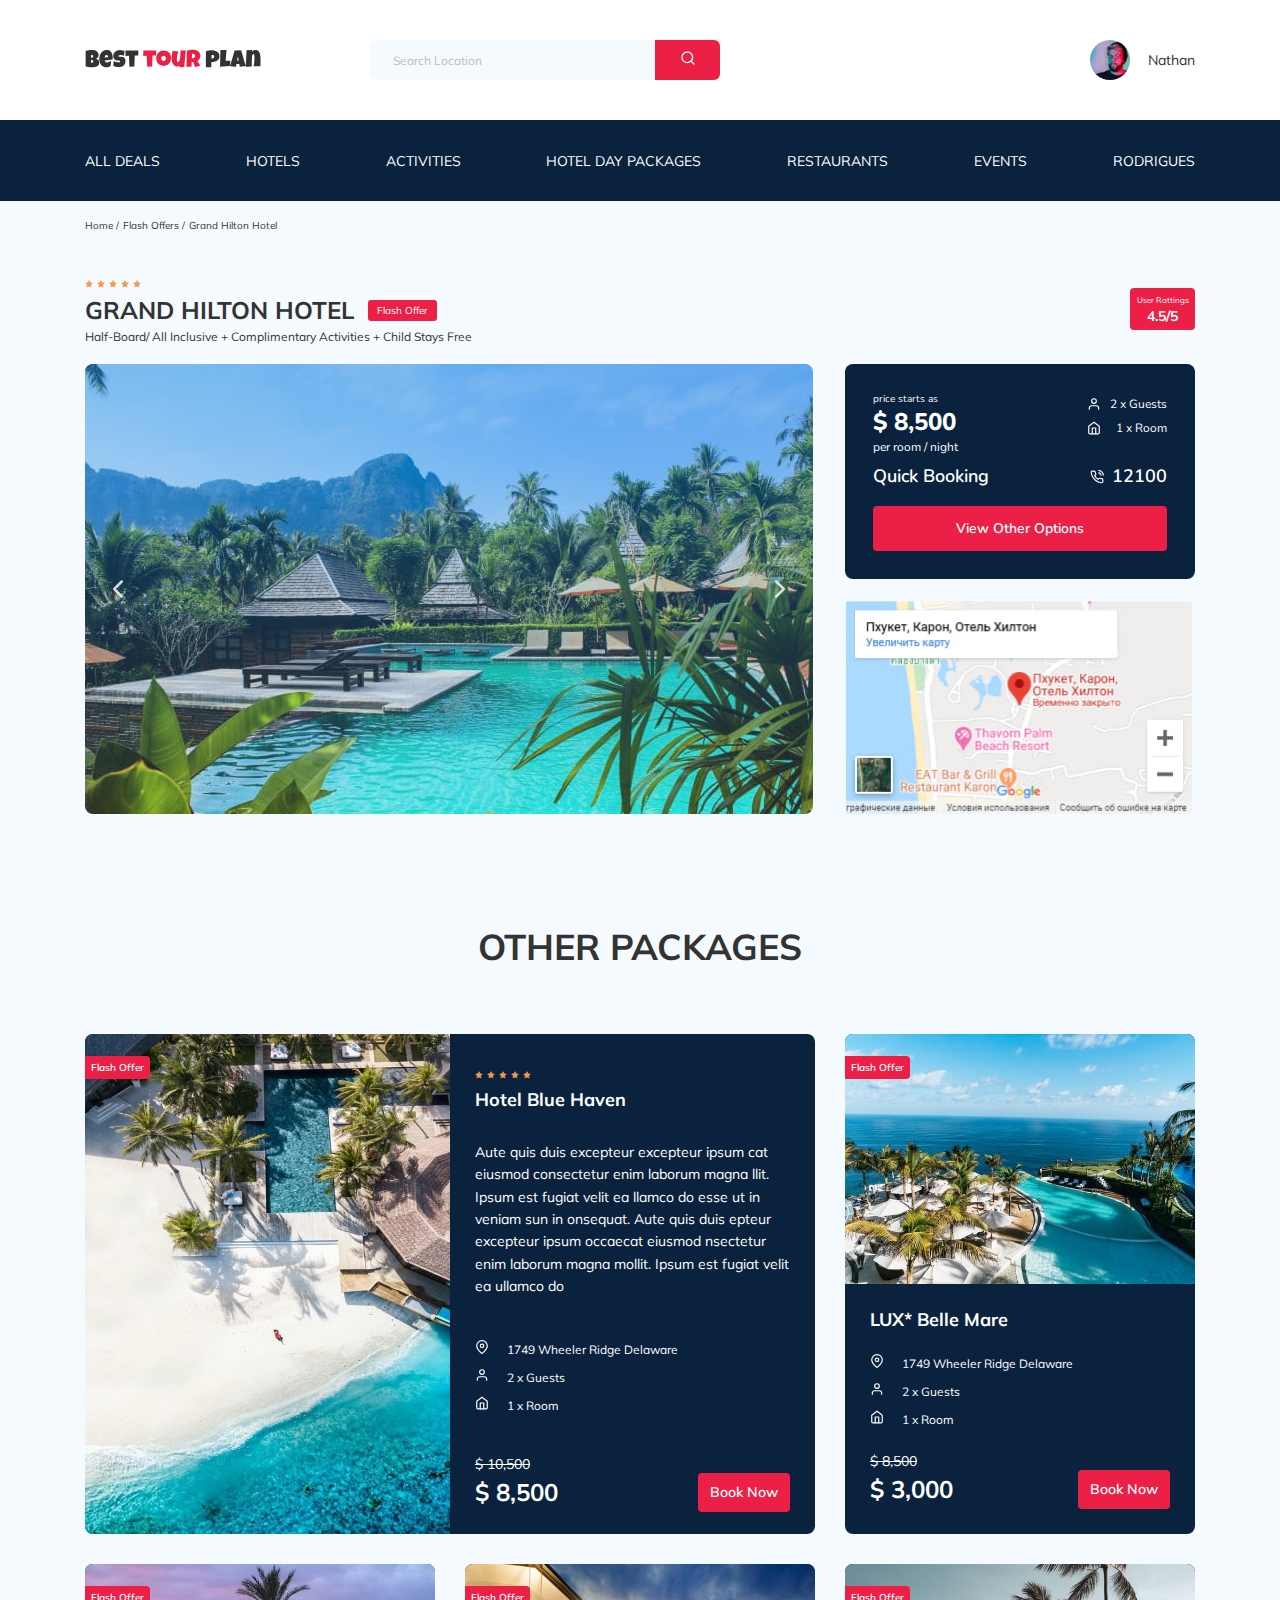
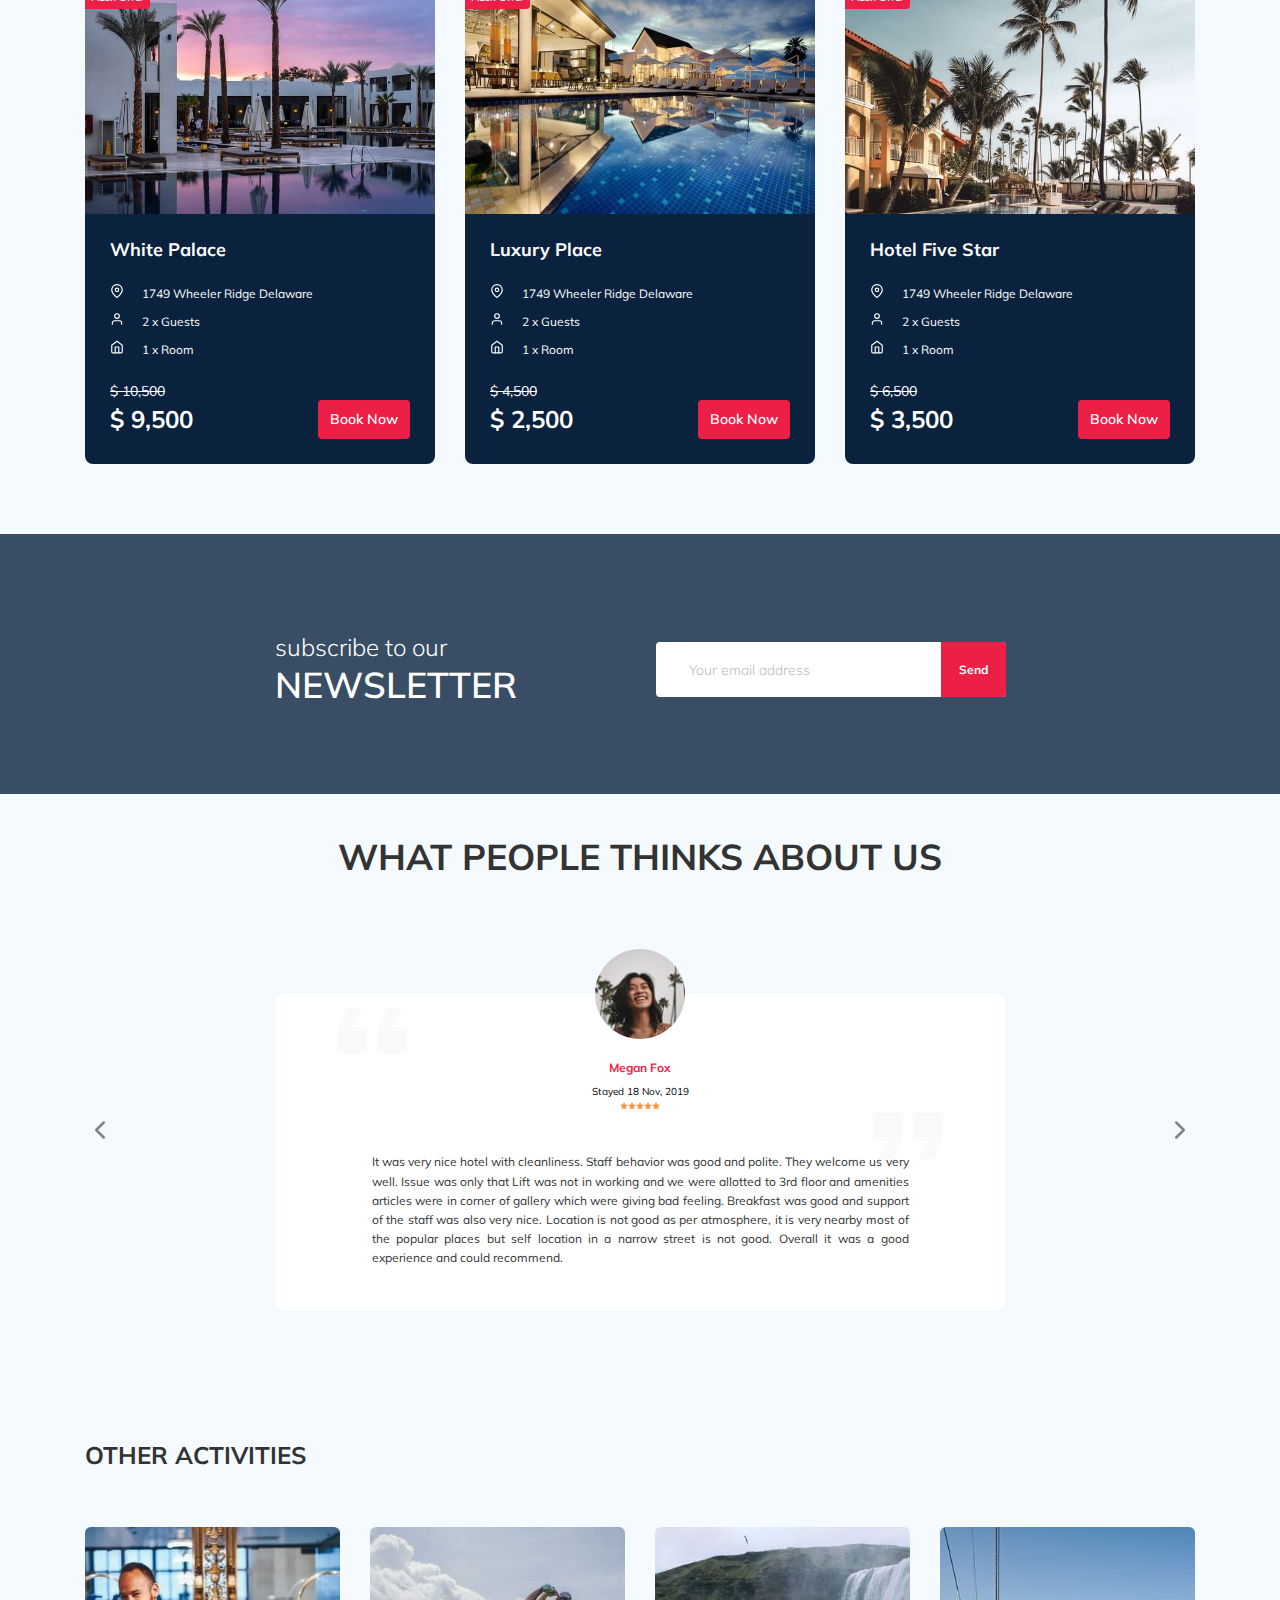
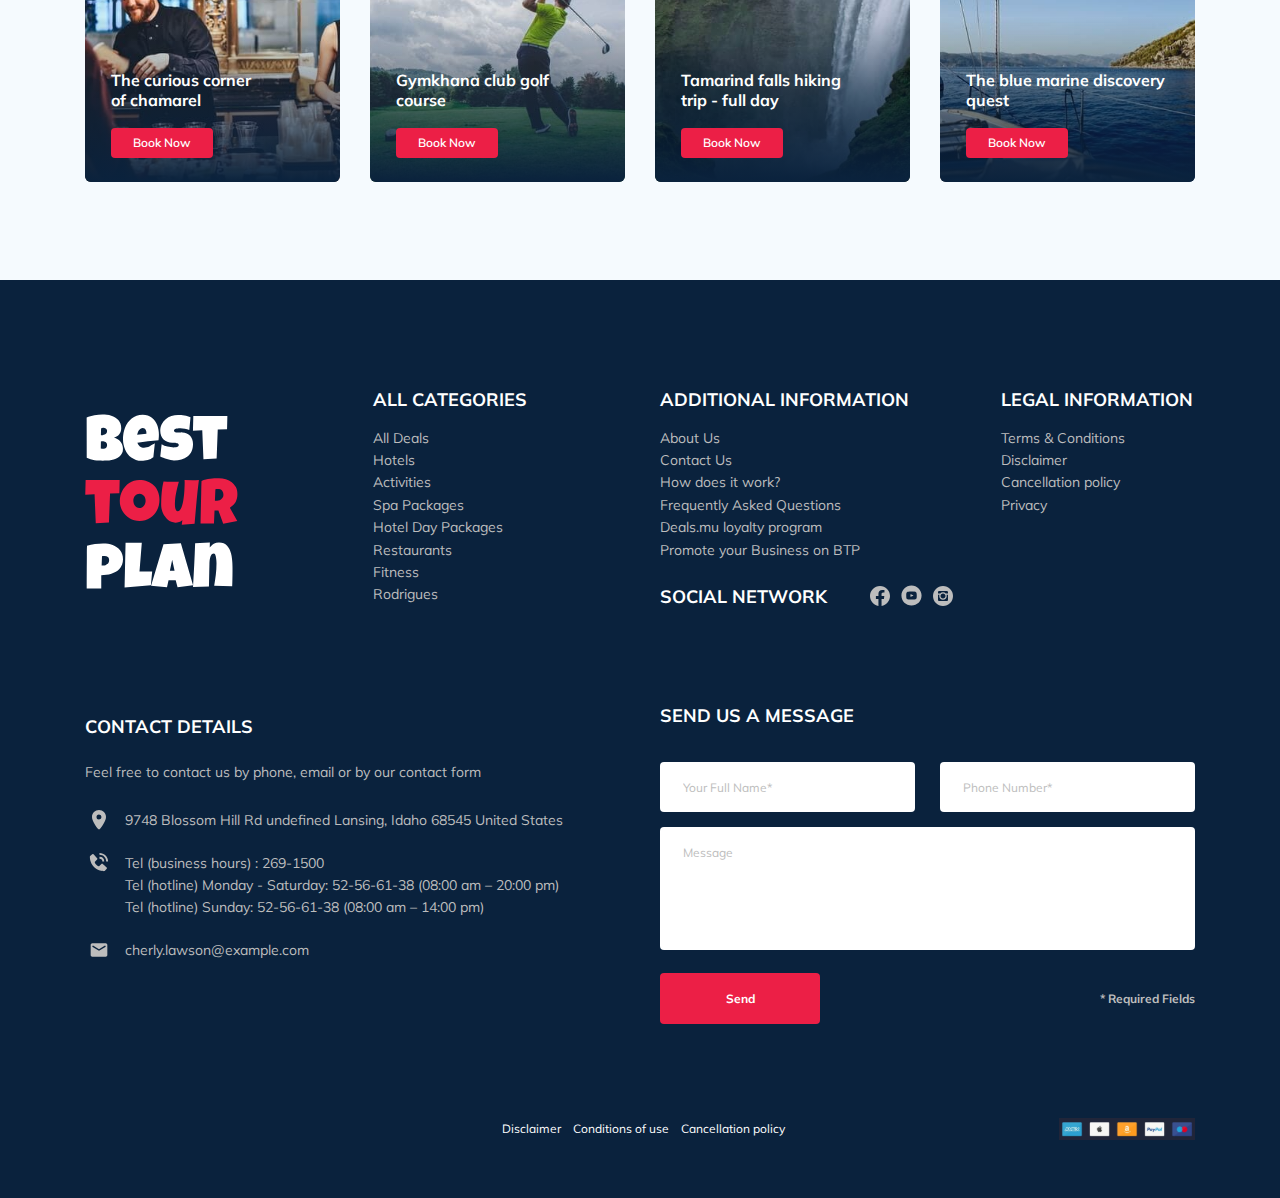
==== commit b0fa77d9: "fix: error modals" ====
--- a/index.html
+++ b/index.html
@@ -15,7 +15,6 @@
     />
     <link rel="shortcut icon" href="img/favicon.ico" type="image/x-icon" />
     <link rel="stylesheet" href="css/swiper-bundle.min.css" />
-    <link rel="stylesheet" href="css/aos.css" />
     <link rel="stylesheet" href="css/style.css" />
   </head>
   <body>
@@ -185,28 +184,28 @@
               <div class="swiper-slide hotel-slider__item">
                 <img
                   class="hotel-slider__item-image"
-                  data-src="img/slide-2.jpg"
+                  src="img/slide-2.jpg"
                   alt="slide"
                 />
               </div>
               <div class="swiper-slide hotel-slider__item">
                 <img
                   class="hotel-slider__item-image"
-                  data-src="img/slide-3.jpg"
+                  src="img/slide-3.jpg"
                   alt="slide"
                 />
               </div>
               <div class="swiper-slide hotel-slider__item">
                 <img
                   class="hotel-slider__item-image"
-                  data-src="img/slide-4.jpg"
+                  src="img/slide-4.jpg"
                   alt="slide"
                 />
               </div>
               <div class="swiper-slide hotel-slider__item">
                 <img
                   class="hotel-slider__item-image"
-                  data-src="img/slide-5.jpg"
+                  src="img/slide-5.jpg"
                   alt="slide"
                 />
               </div>
@@ -261,7 +260,7 @@
               <!-- /.booking__call-center -->
               <button
                 data-toggle="modal"
-                data-href="#modal__application"
+                data-href="#modal__booking"
                 class="button booking__botton"
               >
                 View Other Options
@@ -282,7 +281,7 @@
         <div class="packages-wrapper">
           <div class="packet-big packages__packet-big">
             <img
-              data-src="img/packet-1.jpg"
+              src="img/packet-1.jpg"
               alt="Hotel Blue Haven"
               class="packet-big__image"
             />
@@ -351,7 +350,7 @@
           <!-- /.packet-big /.packages__packet-big -->
           <div class="packet-small packages__packet-small">
             <img
-              data-src="img/packet-2.jpg"
+              src="img/packet-2.jpg"
               alt="LUX* Belle Mare"
               class="packet-small__image"
             />
@@ -406,7 +405,7 @@
           <!-- /.packet-small /.packages__packet-small -->
           <div class="packet-small packages__packet-small">
             <img
-              data-src="img/packet-3.jpg"
+              src="img/packet-3.jpg"
               alt="White Palace"
               class="packet-small__image"
             />
@@ -461,7 +460,7 @@
           <!-- /.packet-small /.packages__packet-small -->
           <div class="packet-small packages__packet-small">
             <img
-              data-src="img/packet-4.jpg"
+              src="img/packet-4.jpg"
               alt="Luxury Place"
               class="packet-small__image"
             />
@@ -516,7 +515,7 @@
           <!-- /.packet-small /.packages__packet-small -->
           <div class="packet-small packages__packet-small">
             <img
-              data-src="img/packet-5.jpg"
+              src="img/packet-5.jpg"
               alt="Hotel Five Star"
               class="packet-small__image"
             />
@@ -592,10 +591,12 @@
           class="subscribe newsletter__subscribe"
         >
           <input
-            type="text"
+            type="email"
             class="subscribe__input"
             placeholder="Your email address"
             name="email"
+            required
+            minlength="5"
           />
           <button
             name="send-email"
@@ -737,7 +738,7 @@
             data-aos-delay="100"
           >
             <img
-              data-src="img/activity-1.jpg"
+              src="img/activity-1.jpg"
               alt="The curious corner of chamarel"
               class="card__image"
             />
@@ -757,7 +758,7 @@
             data-aos-delay="150"
           >
             <img
-              data-src="img/activity-2.jpg"
+              src="img/activity-2.jpg"
               alt="Gymkhana club golf course"
               class="card__image"
             />
@@ -777,7 +778,7 @@
             data-aos-delay="200"
           >
             <img
-              data-src="img/activity-3.jpg"
+              src="img/activity-3.jpg"
               alt="Tamarind falls hiking trip - full day"
               class="card__image"
             />
@@ -799,7 +800,7 @@
             data-aos-delay="250"
           >
             <img
-              data-src="img/activity-4.jpg"
+              src="img/activity-4.jpg"
               alt="The blue marine discovery quest"
               class="card__image"
             />
@@ -825,7 +826,7 @@
             <img
               src="img/vertical-logo.svg"
               alt="Logo: Best Tour Plan"
-              class="footer__logo--image"
+              class="logo__image"
             />
           </a>
           <div class="footer__list footer__categories">
@@ -1063,61 +1064,6 @@
       <!-- /.container -->
     </footer>
     <!-- /.footer -->
-    <div class="modal" id="modal__application">
-      <div class="modal__overlay"></div>
-      <!-- /.modal__overlay -->
-      <div class="modal__dialog">
-        <a href="#" class="modal__close"
-          ><img src="img/close.svg" alt="Icon: close"
-        /></a>
-        <h3 class="modal__title modal__title--mb-15">
-          Submit your application
-        </h3>
-        <form action="send.php" method="POST" class="modal__form form">
-          <input
-            type="text"
-            class="input modal__input"
-            placeholder="Your Full Name*"
-            name="name"
-            required
-          />
-          <input
-            type="tel"
-            class="input modal__input phone_us"
-            placeholder="Phone Number*"
-            name="phone"
-            required
-            id="phone_us"
-            maxlength="18"
-            minlength="18"
-          />
-          <input
-            type="email"
-            class="input modal__input"
-            placeholder="Email*"
-            name="email"
-            required
-          />
-          <textarea
-            class="modal__message"
-            placeholder="Message"
-            name="message"
-          ></textarea>
-          <div class="modal__form_form-required">
-            <button
-              name="send-application"
-              class="button modal__button"
-              type="submit"
-            >
-              Send
-            </button>
-            <span class="modal__info">* Required Fields</span>
-          </div>
-        </form>
-      </div>
-      <!-- /.modal__dialog -->
-    </div>
-    <!-- /.modal -->
     <div class="modal" id="modal__booking">
       <div class="modal__overlay"></div>
       <!-- /.modal__overlay -->
@@ -1142,7 +1088,7 @@
             placeholder="Phone Number*"
             name="phone"
             required
-            id="phone_us"
+            id="phone_us--2"
             maxlength="18"
             minlength="18"
           />
@@ -1177,7 +1123,6 @@
     <script src="js/swiper-bundle.min.js"></script>
     <script src="js/parallax.js"></script>
     <script src="js/jquery.validate.min.js"></script>
-    <script src="js/aos.js"></script>
     <script src="js/jquery.mask.min.js"></script>
     <script src="js/main.js"></script>
   </body>
--- a/css/style.css
+++ b/css/style.css
@@ -1,2 +1,2 @@
-.gm-style .gm-style-mtc label,.gm-style .gm-style-mtc div{font-weight:400}.gm-style .gm-style-cc span,.gm-style .gm-style-cc a,.gm-style .gm-style-mtc div{font-size:10px}.gm-style{font:400 11px sans-serif;text-decoration:none}.gm-style img{max-width:none}@media print{.gm-style .gmnoprint,.gmnoprint{display:none}}@media screen{.gm-style .gmnoscreen,.gmnoscreen{display:none}}*{box-sizing:border-box}body{font-family:'Muli', sans-serif;color:#333;background-color:#f5fafe;overflow-x:hidden}.container{max-width:1110px;margin:auto}img{max-width:100%}.button{cursor:pointer;outline:none}button{outline:none}.invalid{color:#EC1F46;border-bottom:1px solid #EC1F46}input{color:#BDBDBD}input::-webkit-input-placeholder{color:#BDBDBD}input::-moz-placeholder{color:#BDBDBD}textarea{color:#BDBDBD}textarea::-webkit-input-placeholder{color:#BDBDBD}textarea::-moz-placeholder{color:#BDBDBD}.navbar{background-color:#ffffff}.navbar-top{display:flex;align-items:center;justify-content:space-between;padding-top:40px;padding-bottom:40px}.navbar-top__menu-button{display:none}.navbar__search{margin-right:auto;margin-left:108px}.navbar-bottom{background-color:#0A223D}.navbar-menu{list-style-type:none;margin:0;padding:31px 0;display:flex;align-items:center;justify-content:space-between;color:#fff}.navbar-menu__link{color:inherit;text-decoration:none;text-transform:uppercase;font-size:14px;line-height:18px}.navbar-menu__item--mobile--visible{display:none}.logo{width:177px}.search{display:flex;position:relative;overflow:hidden;border-radius:6px;height:40px}.search__input{width:350px;height:100%;padding-left:23px;padding-right:75px;background:#F5FAFE;border:none;font-size:12px;line-height:15px;color:#333}.search__button{position:absolute;width:65px;height:100%;top:0;right:0;border:none;background-color:#EC1F46}.user{display:flex;align-items:center;text-decoration:none}.user__avatar{width:40px;height:40px;border-radius:50%;object-fit:cover}.user__name{margin-left:18px;font-size:14px;line-height:18px;color:#333}.breadcrumb-list{display:flex;list-style:none;align-items:center;padding:18px 0;margin:0}.breadcrumb-list__item{font-size:10px;line-height:13px}.breadcrumb-list__item:not(:last-child)::after{content:"/";margin-right:4px}.breadcrumb-list__link{text-decoration:none;color:inherit}.hotel{padding-top:23px;padding-bottom:70px}.hotel-info{display:flex;align-items:center;justify-content:space-between;padding-bottom:20px}.hotel-info__offer{margin-left:14px;margin-top:4px}.hotel-info__name{margin-top:4px;margin-bottom:0}.hotel-info__description{margin-bottom:0;margin-top:4px}.hotel-name{font-size:24px;line-height:30px}.hotel-wrapper{display:flex;flex-wrap:wrap;align-items:center}.hotel-description{font-size:12px;line-height:15px}.hotel-grid{display:flex;justify-content:space-between}.hotel-right{display:flex;flex-direction:column;justify-content:space-between}.hotel__slider{margin-left:0}.hotel-slider{width:728px;height:450px}.hotel-slider__item{width:100%;height:100%;position:relative;border-radius:8px;overflow:hidden}.hotel-slider__item-image{height:100%;object-fit:cover}.hotel-slider__item::after{content:'';position:absolute;width:100%;height:100%;top:0;bottom:0;left:0;right:0;background:linear-gradient(180deg, rgba(0,122,223,0.48) 0%, rgba(255,255,255,0.128) 100%);z-index:10}.hotel-slider__button{position:absolute;top:50%;transform:translateY(-50%);z-index:99;width:30px;height:30px;border:none;cursor:pointer;background-repeat:no-repeat;background-position:center;background-size:10px;background-color:transparent}.hotel-slider__button--next{right:18px;background-image:url(../img/arrow-next.svg)}.hotel-slider__button--prev{left:18px;background-image:url(../img/arrow-prev.svg)}.stars{flex-basis:100%}.offer{font-size:10px;line-height:13px;padding:4px 9px;background-color:#EC1F46;border-radius:3px;color:#fff}.rating{max-width:65px;min-height:42px;text-align:center;color:#fff;background-color:#EC1F46;border-radius:4px}.rating__text{font-size:8px;line-height:10px}.rating__counter{font-weight:bold;font-size:14px;line-height:18px;margin-top:2px}.booking{background-color:#0A223D;color:#fff;border-radius:8px;width:350px;min-height:210px;padding:28px;font-family:Nunito;font-style:normal;font-weight:normal}.booking__info{display:flex;justify-content:space-between}.booking__price{display:flex;flex-direction:column}.booking__start{font-weight:normal;font-size:10px;line-height:14px}.booking__pricetag{font-weight:800;font-size:24px;line-height:33px}.booking__per-room{font-size:12px;line-height:16px}.booking__room{margin-top:4px}.booking__text{display:flex;align-items:center;justify-content:space-between;margin-bottom:8px;font-style:normal;font-weight:normal;font-size:12px;line-height:16px}.booking__description{margin-left:9px}.booking__call-center{margin-top:9px;margin-bottom:17px;display:flex;justify-content:space-between;align-items:center;font-weight:600;font-size:18px;line-height:25px}.booking__number{display:flex;align-items:center;justify-content:space-between;color:inherit;text-decoration:none}.booking__num{margin-left:8px}.booking__botton{width:100%;min-height:45px;font-weight:600;font-size:14px;line-height:19px;border-radius:4px;background-color:#EC1F46;border:none;color:#fff;cursor:pointer}.map{width:347px;height:213px;background-color:#000;border-radius:4px;overflow:hidden;background:url(../img/map-1.jpg) #fff no-repeat;background-size:cover;background-position:center center}.map__iframe{width:100%}.packages{padding:40px 0 70px 0}.packages__title{font-style:normal;font-weight:bold;font-size:36px;line-height:45px;text-align:center;text-transform:uppercase;margin-bottom:65px;margin-top:0}.packages-wrapper{display:grid;grid-template-columns:repeat(3, 1fr);grid-row-gap:30px;grid-column-gap:30px}.packet-small{border-radius:8px;width:350px;overflow:hidden;background-color:#0A223D;color:#ffffff;position:relative;height:500px}.packet-small__image{object-fit:cover;width:100%;height:250px}.packet-small__room-text{padding:20px 25px 25px 25px}.packet-small__title{font-style:normal;font-weight:bold;font-size:18px;line-height:23px;margin-bottom:23px;margin-top:0}.packet-small__room{display:flex;flex-direction:column;margin-bottom:24px}.packet-small__text{font-style:normal;font-weight:normal;font-size:12px;line-height:15px}.packet-small__text:not(:last-child){margin-bottom:11px}.packet-small__icon{margin-right:15px}.packet-small__old-price{font-style:normal;font-weight:normal;font-size:14px;line-height:18px;text-decoration-line:line-through}.packet-small__new-price-and-button{display:flex;align-items:center;justify-content:space-between}.packet-small__new-price{font-style:normal;font-weight:bold;font-size:24px;line-height:30px}.packet-small__book-now{background-color:#EC1F46;padding:10px 12px;border:none;font-style:normal;font-weight:600;font-size:14px;line-height:19px;border-radius:4px;color:#ffffff}.packet-small .flash-offer{position:absolute;background-color:#EC1F46;border-radius:0px 4px 4px 0px;padding:5px 6px;font-style:normal;font-weight:600;font-size:10px;line-height:13px;vertical-align:sub}.packet-small__flash-offer{top:22px;left:0}.packet-big{border-radius:8px;width:730px;overflow:hidden;background-color:#0A223D;color:#ffffff;position:relative;display:flex;height:500px;grid-column:span 2}.packet-big__image{width:366px;flex-basis:50%}.packet-big__stars{margin-bottom:5px}.packet-big__room-text{padding:30px 25px 25px 25px;flex-basis:50%}.packet-big__title{font-style:normal;font-weight:bold;font-size:18px;line-height:23px;margin-bottom:30px;margin-top:0}.packet-big__about{font-style:normal;font-weight:normal;font-size:14px;line-height:160.6%;margin-bottom:42px}.packet-big__room{display:flex;flex-direction:column;margin-bottom:41px}.packet-big__text{font-style:normal;font-weight:normal;font-size:12px;line-height:15px}.packet-big__text:not(:last-child){margin-bottom:11px}.packet-big__icon{margin-right:15px}.packet-big__old-price{font-style:normal;font-weight:normal;font-size:14px;line-height:18px;text-decoration-line:line-through}.packet-big__new-price-and-button{display:flex;align-items:center;justify-content:space-between}.packet-big__new-price{font-style:normal;font-weight:bold;font-size:24px;line-height:30px}.packet-big__book-now{background-color:#EC1F46;padding:10px 12px;border:none;font-style:normal;font-weight:600;font-size:14px;line-height:19px;border-radius:4px;color:#ffffff}.packet-big .flash-offer{position:absolute;background-color:#EC1F46;border-radius:0px 4px 4px 0px;padding:5px 6px;font-style:normal;font-weight:600;font-size:10px;line-height:13px;vertical-align:sub}.packet-big__flash-offer{top:22px;left:0}.newsletter{position:relative;padding:98px 0 87px 0;background:transparent}.newsletter::before{content:'';position:absolute;left:0;right:0;top:0;bottom:0;width:100%;height:100%;background:rgba(10,34,61,0.8)}.newsletter-wrapper{position:relative;max-width:731px;margin:auto;display:flex;align-items:center;justify-content:space-between}.newsletter-title{display:flex;flex-direction:column;color:#fff;font-style:normal;font-weight:300;font-size:24px;line-height:30px;margin:0}.newsletter-title__strong{font-weight:600;font-size:36px;line-height:45px;text-transform:uppercase}.subscribe{position:relative;width:350px;height:55px;border-radius:4px;overflow:hidden}.subscribe__input{position:absolute;width:100%;padding-left:33px;padding-right:75px;height:100%;border:none;font-weight:300;font-size:14px;line-height:18px}.subscribe__button{position:absolute;right:0;top:0;height:100%;border:none;background-color:#EC1F46;color:#fff;min-width:65px}.subscribe__button{font-style:normal;font-weight:bold;font-size:12px;line-height:15px}.reviews{padding:40px 0 70px 0}.reviews__title{font-style:normal;font-weight:bold;font-size:36px;line-height:45px;text-align:center;text-transform:uppercase;margin-bottom:70px;margin-top:0}.reviews-slider__item{display:flex;flex-direction:column;align-items:center;position:relative;max-width:730px;margin:45px auto 0;background-color:#fff;border-radius:8px;margin-top:45px;padding:0 62px 30px}.reviews-slider__item::before{content:'';position:absolute;left:62px;top:13px;background-image:url(../img/quote-left.svg);background-repeat:no-repeat;width:70px;height:47px}.reviews-slider__item::after{content:'';position:absolute;right:62px;top:118px;background-image:url(../img/quote-right.svg);background-repeat:no-repeat;width:70px;height:47px}.reviews-slider__button{position:absolute;top:50%;transform:translateY(-50%);width:30px;height:30px;background-repeat:no-repeat;background-size:10px;background-position:center;border:none;background-color:transparent;cursor:pointer;z-index:99}.reviews-slider__button--prev{background-image:url(../img/arrow-prev-secondary.svg);left:0}.reviews-slider__button--next{background-image:url(../img/arrow-next-secondary.svg);right:0}.reviews-slider__profile{display:flex;flex-direction:column;align-items:center;margin-top:-45px;margin-bottom:30px}.reviews-slider__avatar{width:90px;height:90px;border-radius:50%;object-fit:cover;margin-bottom:9px}.reviews-slider__username{font-style:normal;font-weight:bold;font-size:12px;line-height:15px;color:#EC1F46;margin-bottom:10px}.reviews-slider__date{font-style:normal;font-weight:normal;font-size:10px;line-height:13px;color:#000000;margin-bottom:4px}.reviews-slider__rating{display:flex;align-items:center}.reviews-slider__text{font-style:normal;font-weight:normal;font-size:12px;line-height:160%;text-align:justify;width:537px}.activities{padding:60px 0 98px 0}.activities__title{font-style:normal;font-weight:bold;font-size:24px;line-height:30px;text-transform:uppercase;margin-bottom:57px;margin-top:0}.activities-wrapper{display:flex;justify-content:space-between}.card{display:flex;flex-direction:column;align-items:flex-start;width:255px;height:255px;position:relative;border-radius:6px;overflow:hidden;padding:24px 26px;transition:1s all}.card__image{position:absolute;left:0;right:0;top:0;bottom:0;object-fit:cover;z-index:-2;width:100%;height:100%;transition:1s all}.card::before{content:'';position:absolute;left:0;right:0;top:0;bottom:0;background:linear-gradient(179.83deg, rgba(196,196,196,0) 35.34%, #0A223D 99.85%);z-index:-1}.card__title{margin-top:auto;color:#fff;font-style:normal;font-weight:bold;font-size:16px;line-height:20px;margin-bottom:18px}.card__button{font-style:normal;font-weight:600;font-size:12px;line-height:16px;padding:7px 22px;color:#fff;border:none;background-color:#EC1F46;border-radius:4px;cursor:pointer}.card:hover{box-shadow:0 8px 17px 0 rgba(0,0,0,0.2),0 6px 20px 0 rgba(0,0,0,0.19);transition:1s all}.card:hover img{transform:scale(1.1);transition:1s all}.footer{background-color:#0A223D;color:#fff;padding-top:108px;padding-bottom:46px}.footer-wrapper{display:grid;grid-column-gap:90px;grid-row-gap:24px;grid-template-columns:1fr 1fr 251px 194px;grid-auto-rows:minmax(40px, min-content);align-items:start}.footer__logo{width:157px;grid-row:1 / 3;margin-top:26px}.footer__categories{grid-row:1 / 4}.footer__social-links{display:flex;align-items:center;min-width:83px;justify-content:space-between}.footer__social-network{grid-row:2 / 4;grid-column:span 2;display:flex;align-content:start}.footer__contact-form{grid-column:span 2;margin-top:-9px}.footer__contact-details{grid-column:span 2;margin-top:2px}.footer__form{display:flex;align-items:center;justify-content:space-between;flex-wrap:wrap;align-items:start}.footer__form_form-required{display:flex;align-items:center;justify-content:space-between;flex-basis:100%}.footer__ul{padding:0;margin:0;list-style:none}.footer__title{font-style:normal;font-weight:bold;font-size:18px;line-height:23px;margin:0;margin-bottom:16px;text-transform:uppercase}.footer__title--inline{margin:0 43px 0 0}.footer__title--mb-35{margin-bottom:35px}.footer__title--mb-26{margin-bottom:26px}.footer__item{display:flex;align-items:center;font-style:normal;font-weight:normal;font-size:14px;line-height:160%;color:#BDBDBD}.footer__item--br{display:none}.footer__item--telefone{align-items:flex-start}.footer__item--mb-2{margin-bottom:20px}.footer__text{color:#BDBDBD;margin-bottom:29px;margin-top:0;font-size:14px}.footer__icon-wrapper{min-width:20px;display:flex;align-items:center;justify-content:center;margin-right:16px;margin-left:4px}.footer__link{text-decoration:none;color:inherit}.footer__input{width:100%;background-color:#fff;border-radius:4px;border:none;padding:0 23px;height:50px;font-style:normal;font-weight:normal;font-size:12px;line-height:15px}.footer__input-group{margin-bottom:15px;flex-basis:47.6%}.footer__message{background-color:#fff;border-radius:4px;padding:18px 23px;border:none;flex-basis:100%;margin-bottom:23px;min-height:123px;max-height:123px;resize:none;font-style:normal;font-weight:normal;font-size:12px;line-height:15px}.footer__button{min-width:160px;min-height:50px;padding:18px;font-style:normal;font-weight:bold;font-size:12px;line-height:15px;color:#fff;border:none;border-radius:4px;background-color:#EC1F46}.footer__info{font-style:normal;font-weight:bold;font-size:12px;line-height:15px;color:#BDBDBD}.footer__email{color:inherit;text-decoration:none}.footer__additional-information{grid-column-start:3;grid-column-end:5;display:flex;justify-content:space-between;margin-left:-158px;margin-top:6px}.telephone__info--br{display:none}.telephone__info-link{color:inherit;text-decoration:none}.additional-information{grid-row-start:6}.additional-information__links_link{color:inherit;text-decoration:none;margin-right:8px;font-style:normal;font-weight:normal;font-size:12px;line-height:15px}.modal__overlay{position:fixed;left:0;top:0;right:0;bottom:0;background-color:rgba(0,143,223,0.39);z-index:100;visibility:hidden;opacity:0;transition:opacity 0.1s}.modal__overlay--visible{visibility:visible;opacity:1}.modal__dialog{position:fixed;top:50%;left:50%;transform:translate(-50%, -50%);max-width:478px;padding:33px 88px;background-color:#0A223D;border-radius:8px;z-index:101;visibility:hidden;opacity:0;transition:opacity 0.2s}.modal__dialog--visible{visibility:visible;opacity:1}.modal__close{position:absolute;right:18px;top:17px;text-decoration:none;cursor:pointer}.modal__title{font-style:normal;font-weight:bold;font-size:18px;line-height:23px;text-transform:uppercase;color:#fff;text-align:center;margin-top:0}.modal__title--mb-15{margin-bottom:15px}.modal__input{padding:18px 23px;width:300px;border-radius:4px;overflow:hidden;color:black;border:none;margin-bottom:2px;font-style:normal;font-weight:normal;font-size:12px;line-height:15px}.modal__input:not(:first-child){margin-top:15px}.modal__message{width:300px;height:123px;padding:18px 23px;border-radius:4px;margin-bottom:15px;color:black;resize:none;border:none;margin-top:15px;font-style:normal;font-weight:normal;font-size:12px;line-height:15px}.modal__form_form-required{display:flex;justify-content:space-between;align-items:center}.modal__button{background:#EC1F46;border-radius:4px;color:#fff;padding:18px 65px;font-style:normal;font-weight:bold;font-size:12px;line-height:15px;border:none}.modal__info{font-style:normal;font-weight:bold;font-size:12px;line-height:15px;color:#E0E0E0}.thanks-you{padding-top:40px;padding-bottom:40px}.thanks-you__title{font-size:30px;margin-top:0}.thanks-you__text{font-size:18px;margin-bottom:0}/*! normalize.css v8.0.1 | MIT License | github.com/necolas/normalize.css */html{line-height:1.15;-webkit-text-size-adjust:100%}body{margin:0}main{display:block}h1{font-size:2em;margin:0.67em 0}hr{box-sizing:content-box;height:0;overflow:visible}pre{font-family:monospace, monospace;font-size:1em}a{background-color:transparent}abbr[title]{border-bottom:none;text-decoration:underline;text-decoration:underline dotted}b,strong{font-weight:bolder}code,kbd,samp{font-family:monospace, monospace;font-size:1em}small{font-size:80%}sub,sup{font-size:75%;line-height:0;position:relative;vertical-align:baseline}sub{bottom:-0.25em}sup{top:-0.5em}img{border-style:none}button,input,optgroup,select,textarea{font-family:inherit;font-size:100%;line-height:1.15;margin:0}button,input{overflow:visible}button,select{text-transform:none}button,[type="button"],[type="reset"],[type="submit"]{-webkit-appearance:button}button::-moz-focus-inner,[type="button"]::-moz-focus-inner,[type="reset"]::-moz-focus-inner,[type="submit"]::-moz-focus-inner{border-style:none;padding:0}button:-moz-focusring,[type="button"]:-moz-focusring,[type="reset"]:-moz-focusring,[type="submit"]:-moz-focusring{outline:1px dotted ButtonText}fieldset{padding:0.35em 0.75em 0.625em}legend{box-sizing:border-box;color:inherit;display:table;max-width:100%;padding:0;white-space:normal}progress{vertical-align:baseline}textarea{overflow:auto}[type="checkbox"],[type="radio"]{box-sizing:border-box;padding:0}[type="number"]::-webkit-inner-spin-button,[type="number"]::-webkit-outer-spin-button{height:auto}[type="search"]{-webkit-appearance:textfield;outline-offset:-2px}[type="search"]::-webkit-search-decoration{-webkit-appearance:none}::-webkit-file-upload-button{-webkit-appearance:button;font:inherit}details{display:block}summary{display:list-item}template{display:none}[hidden]{display:none}@media (max-width: 1200px){.container{max-width:960px}.hotel-slider{width:590px}.hotel-slider__item-image{width:100%}.card{width:230px;height:230px}.packet-small{width:300px}.packet-big{width:630px}.packet-big__image{width:315px}.packet-big__room-text{padding-top:20px}.packet-big__title{margin-bottom:20px}.packet-big__about{margin-bottom:40px}.footer-wrapper{grid-template-columns:1fr 196px 278px 194px;grid-column-gap:34px}.footer__input-group{flex-basis:100%}}@media (max-width: 992px){.container,.newsletter-wrapper{max-width:700px}.newsletter{padding:92px 0 92px 0}.navbar-top{padding-top:30px;padding-bottom:30px}.navbar__search{margin-left:auto}.navbar-menu{padding-top:22px;padding-bottom:22px}.navbar-menu__link{font-size:12px;line-height:15px}.search__input{width:340px}.hotel{padding-bottom:60px}.hotel-grid{flex-direction:column}.hotel__slider{margin-bottom:30px}.hotel-right{flex-direction:row}.hotel-slider{width:100%}.booking{width:340px;width:340px}.map{border-radius:10px}.reviews{padding-bottom:60px;padding-top:40px}.reviews__title{font-size:30px;line-height:38px;margin-bottom:50px}.reviews-slider__text{width:460px}.reviews-slider__item{max-width:580px}.activities{padding-bottom:70px}.activities-wrapper{flex-wrap:wrap}.activities__card{margin-bottom:20px}.card{width:340px;height:250px}.packet-big{width:700px}.packet-big__image{width:350px}.packet-small{width:335px}.packages{padding-bottom:40px;padding-top:5px}.packages-wrapper{grid-template-columns:repeat(2, 1fr)}.packages__title{margin-bottom:30px;font-size:25px}.footer{padding-top:72px;grid-gap:0}.footer__input-group{flex-basis:48%}.footer__logo{margin-top:0;width:99px;grid-row:1 / 2}.footer__social-network{grid-row-start:1;grid-row-end:2;grid-column:span 2;align-self:center;margin-top:12px;margin-left:-8px}.footer__categories{grid-row-start:2;grid-row-end:3}.footer__additional{grid-row-start:2;grid-row-end:3}.footer__contact-details{grid-row-start:3;grid-row-end:4;grid-column:span 3;margin-top:21px}.footer__contact-form{grid-row-start:4;grid-row-end:5;grid-column:span 3;margin-right:150px}.footer__legal{grid-row-start:2;grid-row-end:3}.footer-wrapper{grid-template-columns:168px 250px 1fr;grid-row-gap:50px}.footer__additional-information{margin-left:0;grid-row:5 / 6;grid-column:span 3}.logo{width:auto}.logo__image{width:132px}}@media (max-width: 768px){.map{background:url(../img/map-2.jpg) #fff no-repeat}body{padding-top:78px}.container{max-width:576px;width:89%}.navbar--mobile_fixed{position:fixed;top:0;left:0;right:0;z-index:99}.navbar__user--mobile--hidden,.navbar__search--mobile--hidden{display:none}.navbar__user--mobile--visible,.navbar__search--mobile--visible{display:flex}.navbar__user--mobile--visible{flex-direction:column;justify-content:center}.navbar-bottom{display:none;position:fixed;left:0;top:78px;right:0;bottom:0;padding-top:30px}.navbar-bottom--visible{display:block;overflow-y:scroll;z-index:150}.navbar-menu{flex-direction:column}.navbar-menu__item{margin-bottom:20px}.navbar-menu__item--mobile--visible{display:block}.navbar-menu__item--mobile--visible--user{margin-bottom:27px}.navbar-menu__item--mobile--visible--search{margin-bottom:39px}.menu-button{display:flex;width:16px;height:11px;padding:0;align-items:center;justify-content:space-between;flex-direction:column;border:none;background-color:#fff;cursor:pointer}.menu-button__line{width:16px;height:1px;background-color:#333}.user__name--light{color:#fff;margin-left:0;margin-top:10px}.stars{flex-basis:auto}.hotel-name{flex-basis:100%}.hotel-wrapper{justify-content:space-between}.hotel-info__text{width:100%}.hotel-info__name{margin-top:10px;margin-bottom:0}.hotel-info__rating{display:none}.hotel-info__offer{order:-1;margin-left:0}.hotel-right{flex-direction:column;min-height:450px}.hotel-slider{height:350px}.booking{width:100%}.map{width:100%}.newsletter__title{margin-bottom:15px}.newsletter-wrapper{max-width:576px;width:92%;flex-direction:column;align-items:flex-start}.reviews-slider__item{padding:0 30px 30px}.reviews-slider__item::after,.reviews-slider__item::before{display:none}.reviews-slider__button{top:20px;right:50%}.reviews-slider__button--prev{left:50%;margin-left:-65px;transform:translate(-50%, 0)}.reviews-slider__button--next{right:50%;margin-right:-65px;transform:translate(50%, 0)}.reviews-slider__text{width:455px}.reviews__title{font-size:30px;line-height:38px}.card{width:48%;height:255px}.card:hover{box-shadow:none;transition:0s all}.card:hover img{transform:scale(1);transition:0s all}.activities{padding-top:40px;padding-bottom:40px}.reviews{padding:40px 0 0 0}.reviews-slider__text{width:460px}.reviews-slider__button{top:29px}.reviews-slider__button--next{margin-right:-105px}.reviews-slider__button--prev{margin-left:-105px}.packet-small{width:100%}.packet-big{width:100%;flex-direction:column;height:auto}.packet-big__image{object-fit:cover;width:100%;height:250px;flex-basis:auto}.packet-big__title{margin-bottom:20px}.packet-big__room-text{flex-basis:auto}.packet-big__room{display:flex;flex-direction:column;margin-bottom:24px}.packet-big__text{font-style:normal;font-weight:normal;font-size:12px;line-height:15px}.packet-big__text:not(:last-child){margin-bottom:11px}.packet-big__icon{margin-right:15px}.packet-big__old-price{font-style:normal;font-weight:normal;font-size:14px;line-height:18px;text-decoration-line:line-through}.packet-big__new-price-and-button{display:flex;align-items:center;justify-content:space-between}.packet-big__new-price{font-style:normal;font-weight:bold;font-size:24px;line-height:30px}.packet-big__book-now{background-color:#EC1F46;padding:10px 12px;border:none;font-style:normal;font-weight:600;font-size:14px;line-height:19px;border-radius:4px;color:#ffffff}.packet-big__about{margin-bottom:20px}.footer{padding-top:70px}.footer-wrapper{grid-template-columns:1fr 1fr 1fr}.footer__input-group{flex-basis:100%}.search__input{width:245px}.packages-wrapper{grid-template-columns:1fr}.packages__packet-big{grid-column:span 1}.modal__dialog{padding:25px 40px}}@media (max-width: 576px){.map{background:url(../img/map-3.jpg) #fff no-repeat}.logo{width:99px}.hotel{padding-bottom:40px}.hotel__slider{margin-bottom:20px}.hotel-slider{height:250px}.newsletter{padding:76px 0 83px 0}.newsletter-title{margin-bottom:37px;font-size:20px;line-height:25px}.newsletter-title__strong{font-size:30px;line-height:38px}.subscribe{width:100%}.subscribe__input{padding-left:10px}.reviews{padding-bottom:50px}.reviews-slider__text{width:300px;margin-top:0;margin-bottom:0}.reviews__title{font-size:18px;line-height:23px;margin-bottom:42px}.activities{padding-bottom:60px}.activities__title{font-size:18px;line-height:23px;margin-bottom:36px}.card{width:100%}.footer{padding-top:68px;padding-bottom:21px}.footer-wrapper{grid-template-columns:1fr;grid-row-gap:28px}.footer__title--mb-35{margin-bottom:16px}.footer__message{margin-bottom:15px}.footer__logo{grid-row:1;grid-column:1}.footer__social-network{grid-row:2;grid-column:1;margin-left:0;flex-direction:column}.footer__social-links{justify-content:start;margin-top:22px}.footer__link--network{margin-right:12px}.footer__additional{grid-row:4;grid-column:1}.footer__additional-information{grid-row:8 / 9;grid-column:span 1;margin-top:0}.footer__categories{grid-row:5;grid-column:1}.footer__legal{grid-row:3;grid-column:1}.footer__contact-details{grid-row:6;grid-column:1;margin-top:11px}.footer__contact-form{grid-row:7;grid-column:1;margin-right:0;margin-top:16px}.footer__additional-information{grid-column-end:2;grid-row-start:8;flex-direction:column}.footer__form_form-required{flex-direction:column;align-items:start}.footer__links{margin-bottom:10px}.footer__info{order:-1;margin-bottom:15px}.footer__item--br{display:block}.additional-information__links{margin-bottom:10px}.additional-information__info{order:-1;margin-bottom:15px}.modal__form{display:flex;flex-direction:column;align-items:start}.modal__form_form-required{width:90%;margin:auto;margin-top:15px}.modal__dialog{width:80%;padding-left:15px;padding-right:15px}.modal__input{width:90%;margin:auto;margin-bottom:2px}.modal__message{width:90%;margin:auto;margin-top:15px;padding:12px 16px;height:100px}.modal .invalid{margin-left:5%}.telephone__info--br{display:block}}@media (max-width: 460px){.map{background:url(../img/map-4.jpg) #fff no-repeat}}@media (max-width: 430px){.modal__title{font-size:16px}.modal__form{display:flex;flex-direction:column}.modal__form_form-required{display:flex;flex-direction:column;align-items:start}.modal__button{margin-bottom:5px}.hotel-slider{height:180px}.hotel__info{order:-1;margin-bottom:10px}}@media (max-width: 380px){.modal__title{font-size:14px;width:100px;display:block;margin:auto;margin-bottom:8px}}@media (max-width: 360px){.map{background:url(../img/map-5.jpg) #fff no-repeat}.reviews__title{font-size:18px;line-height:23px;width:245px;display:block;margin:auto;margin-bottom:42px}.reviews-slider__text{width:220px}.additional-information__links_link{margin-right:6px}}@media (max-width: 330px){.map{background:url(../img/map-6.jpg) #fff no-repeat}}@media (max-height: 520px) and (max-width: 1200px){.modal__dialog{padding-top:10px;padding-bottom:10px}.modal__button{padding:13px 53px}.modal__title{font-size:14px;line-height:18px;width:auto;display:block;margin-bottom:8px}}@media (max-height: 460px) and (max-width: 992px){.modal__input{padding:10px 12px}.modal__input:not(:first-child){margin-top:7px}.modal__message{height:60px;margin-top:7px;margin-bottom:7px}.modal__form_form-required{margin-top:5px}}@media (max-height: 520px) and (max-width: 350px){.modal__title{font-size:14px;width:100px;display:block;margin:auto;margin-bottom:8px}}@media (max-height: 350px) and (max-width: 350px){.modal__message{height:50px}.modal__title{font-size:12px;line-height:15px}}
+.gm-style .gm-style-mtc label,.gm-style .gm-style-mtc div{font-weight:400}.gm-style .gm-style-cc span,.gm-style .gm-style-cc a,.gm-style .gm-style-mtc div{font-size:10px}.gm-style{font:400 11px sans-serif;text-decoration:none}.gm-style img{max-width:none}@media print{.gm-style .gmnoprint,.gmnoprint{display:none}}@media screen{.gm-style .gmnoscreen,.gmnoscreen{display:none}}*{box-sizing:border-box}body{font-family:'Muli', sans-serif;color:#333;background-color:#f5fafe;overflow-x:hidden}.container{max-width:1110px;margin:auto}img{max-width:100%}.button{cursor:pointer;outline:none}button{outline:none}.invalid{color:#EC1F46;border-bottom:1px solid #EC1F46}.invalid--2{color:#EC1F46;border-bottom:1px solid #EC1F46}input{color:#BDBDBD}input::-webkit-input-placeholder{color:#BDBDBD}input::-moz-placeholder{color:#BDBDBD}textarea{color:#BDBDBD}textarea::-webkit-input-placeholder{color:#BDBDBD}textarea::-moz-placeholder{color:#BDBDBD}.navbar{background-color:#ffffff}.navbar-top{display:flex;align-items:center;justify-content:space-between;padding-top:40px;padding-bottom:40px}.navbar-top__menu-button{display:none}.navbar__search{margin-right:auto;margin-left:108px}.navbar-bottom{background-color:#0A223D}.navbar-menu{list-style-type:none;margin:0;padding:31px 0;display:flex;align-items:center;justify-content:space-between;color:#fff}.navbar-menu__link{color:inherit;text-decoration:none;text-transform:uppercase;font-size:14px;line-height:18px}.navbar-menu__item--mobile--visible{display:none}.logo{width:177px}.search{display:flex;position:relative;overflow:hidden;border-radius:6px;height:40px}.search__input{width:350px;height:100%;padding-left:23px;padding-right:75px;background:#F5FAFE;border:none;font-size:12px;line-height:15px;color:#333}.search__button{position:absolute;width:65px;height:100%;top:0;right:0;border:none;background-color:#EC1F46}.user{display:flex;align-items:center;text-decoration:none}.user__avatar{width:40px;height:40px;border-radius:50%;object-fit:cover}.user__name{margin-left:18px;font-size:14px;line-height:18px;color:#333}.breadcrumb-list{display:flex;list-style:none;align-items:center;padding:18px 0;margin:0}.breadcrumb-list__item{font-size:10px;line-height:13px}.breadcrumb-list__item:not(:last-child)::after{content:"/";margin-right:4px}.breadcrumb-list__link{text-decoration:none;color:inherit}.hotel{padding-top:23px;padding-bottom:70px}.hotel-info{display:flex;align-items:center;justify-content:space-between;padding-bottom:20px}.hotel-info__offer{margin-left:14px;margin-top:4px}.hotel-info__name{margin-top:4px;margin-bottom:0}.hotel-info__description{margin-bottom:0;margin-top:4px}.hotel-name{font-size:24px;line-height:30px}.hotel-wrapper{display:flex;flex-wrap:wrap;align-items:center}.hotel-description{font-size:12px;line-height:15px}.hotel-grid{display:flex;justify-content:space-between}.hotel-right{display:flex;flex-direction:column;justify-content:space-between}.hotel__slider{margin-left:0}.hotel-slider{width:728px;height:450px}.hotel-slider__item{width:100%;height:100%;position:relative;border-radius:8px;overflow:hidden}.hotel-slider__item-image{height:100%;object-fit:cover}.hotel-slider__item::after{content:'';position:absolute;width:100%;height:100%;top:0;bottom:0;left:0;right:0;background:linear-gradient(180deg, rgba(0,122,223,0.48) 0%, rgba(255,255,255,0.128) 100%);z-index:10}.hotel-slider__button{position:absolute;top:50%;transform:translateY(-50%);z-index:99;width:30px;height:30px;border:none;cursor:pointer;background-repeat:no-repeat;background-position:center;background-size:10px;background-color:transparent}.hotel-slider__button--next{right:18px;background-image:url(../img/arrow-next.svg)}.hotel-slider__button--prev{left:18px;background-image:url(../img/arrow-prev.svg)}.stars{flex-basis:100%}.offer{font-size:10px;line-height:13px;padding:4px 9px;background-color:#EC1F46;border-radius:3px;color:#fff}.rating{max-width:65px;min-height:42px;text-align:center;color:#fff;background-color:#EC1F46;border-radius:4px}.rating__text{font-size:8px;line-height:10px}.rating__counter{font-weight:bold;font-size:14px;line-height:18px;margin-top:2px}.booking{background-color:#0A223D;color:#fff;border-radius:8px;width:350px;min-height:210px;padding:28px;font-family:Nunito;font-style:normal;font-weight:normal}.booking__info{display:flex;justify-content:space-between}.booking__price{display:flex;flex-direction:column}.booking__start{font-weight:normal;font-size:10px;line-height:14px}.booking__pricetag{font-weight:800;font-size:24px;line-height:33px}.booking__per-room{font-size:12px;line-height:16px}.booking__room{margin-top:4px}.booking__text{display:flex;align-items:center;justify-content:space-between;margin-bottom:8px;font-style:normal;font-weight:normal;font-size:12px;line-height:16px}.booking__description{margin-left:9px}.booking__call-center{margin-top:9px;margin-bottom:17px;display:flex;justify-content:space-between;align-items:center;font-weight:600;font-size:18px;line-height:25px}.booking__number{display:flex;align-items:center;justify-content:space-between;color:inherit;text-decoration:none}.booking__num{margin-left:8px}.booking__botton{width:100%;min-height:45px;font-weight:600;font-size:14px;line-height:19px;border-radius:4px;background-color:#EC1F46;border:none;color:#fff;cursor:pointer}.map{width:347px;height:213px;background-color:#000;border-radius:4px;overflow:hidden;background:url(../img/map-1.jpg) #fff no-repeat;background-size:cover;background-position:center center}.map__iframe{width:100%}.packages{padding:40px 0 70px 0}.packages__title{font-style:normal;font-weight:bold;font-size:36px;line-height:45px;text-align:center;text-transform:uppercase;margin-bottom:65px;margin-top:0}.packages-wrapper{display:grid;grid-template-columns:repeat(3, 1fr);grid-row-gap:30px;grid-column-gap:30px}.packet-small{border-radius:8px;width:350px;overflow:hidden;background-color:#0A223D;color:#ffffff;position:relative;height:500px}.packet-small__image{object-fit:cover;width:100%;height:250px}.packet-small__room-text{padding:20px 25px 25px 25px}.packet-small__title{font-style:normal;font-weight:bold;font-size:18px;line-height:23px;margin-bottom:23px;margin-top:0}.packet-small__room{display:flex;flex-direction:column;margin-bottom:24px}.packet-small__text{font-style:normal;font-weight:normal;font-size:12px;line-height:15px}.packet-small__text:not(:last-child){margin-bottom:11px}.packet-small__icon{margin-right:15px}.packet-small__old-price{font-style:normal;font-weight:normal;font-size:14px;line-height:18px;text-decoration-line:line-through}.packet-small__new-price-and-button{display:flex;align-items:center;justify-content:space-between}.packet-small__new-price{font-style:normal;font-weight:bold;font-size:24px;line-height:30px}.packet-small__book-now{background-color:#EC1F46;padding:10px 12px;border:none;font-style:normal;font-weight:600;font-size:14px;line-height:19px;border-radius:4px;color:#ffffff}.packet-small .flash-offer{position:absolute;background-color:#EC1F46;border-radius:0px 4px 4px 0px;padding:5px 6px;font-style:normal;font-weight:600;font-size:10px;line-height:13px;vertical-align:sub}.packet-small__flash-offer{top:22px;left:0}.packet-big{border-radius:8px;width:730px;overflow:hidden;background-color:#0A223D;color:#ffffff;position:relative;display:flex;height:500px;grid-column:span 2}.packet-big__image{width:366px;flex-basis:50%}.packet-big__stars{margin-bottom:5px}.packet-big__room-text{padding:30px 25px 25px 25px;flex-basis:50%}.packet-big__title{font-style:normal;font-weight:bold;font-size:18px;line-height:23px;margin-bottom:30px;margin-top:0}.packet-big__about{font-style:normal;font-weight:normal;font-size:14px;line-height:160.6%;margin-bottom:42px}.packet-big__room{display:flex;flex-direction:column;margin-bottom:41px}.packet-big__text{font-style:normal;font-weight:normal;font-size:12px;line-height:15px}.packet-big__text:not(:last-child){margin-bottom:11px}.packet-big__icon{margin-right:15px}.packet-big__old-price{font-style:normal;font-weight:normal;font-size:14px;line-height:18px;text-decoration-line:line-through}.packet-big__new-price-and-button{display:flex;align-items:center;justify-content:space-between}.packet-big__new-price{font-style:normal;font-weight:bold;font-size:24px;line-height:30px}.packet-big__book-now{background-color:#EC1F46;padding:10px 12px;border:none;font-style:normal;font-weight:600;font-size:14px;line-height:19px;border-radius:4px;color:#ffffff}.packet-big .flash-offer{position:absolute;background-color:#EC1F46;border-radius:0px 4px 4px 0px;padding:5px 6px;font-style:normal;font-weight:600;font-size:10px;line-height:13px;vertical-align:sub}.packet-big__flash-offer{top:22px;left:0}.newsletter{position:relative;padding:98px 0 87px 0;background:transparent}.newsletter::before{content:'';position:absolute;left:0;right:0;top:0;bottom:0;width:100%;height:100%;background:rgba(10,34,61,0.8)}.newsletter-wrapper{position:relative;max-width:731px;margin:auto;display:flex;align-items:center;justify-content:space-between}.newsletter-title{display:flex;flex-direction:column;color:#fff;font-style:normal;font-weight:300;font-size:24px;line-height:30px;margin:0}.newsletter-title__strong{font-weight:600;font-size:36px;line-height:45px;text-transform:uppercase}.subscribe{position:relative;width:350px;height:55px;border-radius:4px}.subscribe__input{position:absolute;width:100%;padding-left:33px;padding-right:75px;height:100%;border:none;font-weight:300;font-size:14px;line-height:18px;color:black;border-radius:4px}.subscribe__button{position:absolute;right:0;top:0;height:100%;border:none;background-color:#EC1F46;color:#fff;min-width:65px;border-radius:0 4px 4px 0;font-style:normal;font-weight:bold;font-size:12px;line-height:15px}.invalid--2{position:absolute;top:55px}.subscribe__input.invalid--2{position:absolute;top:0;color:black}.reviews{padding:40px 0 70px 0}.reviews__title{font-style:normal;font-weight:bold;font-size:36px;line-height:45px;text-align:center;text-transform:uppercase;margin-bottom:70px;margin-top:0}.reviews-slider__item{display:flex;flex-direction:column;align-items:center;position:relative;max-width:730px;margin:45px auto 0;background-color:#fff;border-radius:8px;margin-top:45px;padding:0 62px 30px}.reviews-slider__item::before{content:'';position:absolute;left:62px;top:13px;background-image:url(../img/quote-left.svg);background-repeat:no-repeat;width:70px;height:47px}.reviews-slider__item::after{content:'';position:absolute;right:62px;top:118px;background-image:url(../img/quote-right.svg);background-repeat:no-repeat;width:70px;height:47px}.reviews-slider__button{position:absolute;top:50%;transform:translateY(-50%);width:30px;height:30px;background-repeat:no-repeat;background-size:10px;background-position:center;border:none;background-color:transparent;cursor:pointer;z-index:99}.reviews-slider__button--prev{background-image:url(../img/arrow-prev-secondary.svg);left:0}.reviews-slider__button--next{background-image:url(../img/arrow-next-secondary.svg);right:0}.reviews-slider__profile{display:flex;flex-direction:column;align-items:center;margin-top:-45px;margin-bottom:30px}.reviews-slider__avatar{width:90px;height:90px;border-radius:50%;object-fit:cover;margin-bottom:9px}.reviews-slider__username{font-style:normal;font-weight:bold;font-size:12px;line-height:15px;color:#EC1F46;margin-bottom:10px}.reviews-slider__date{font-style:normal;font-weight:normal;font-size:10px;line-height:13px;color:#000000;margin-bottom:4px}.reviews-slider__rating{display:flex;align-items:center}.reviews-slider__text{font-style:normal;font-weight:normal;font-size:12px;line-height:160%;text-align:justify;width:537px}.activities{padding:60px 0 98px 0}.activities__title{font-style:normal;font-weight:bold;font-size:24px;line-height:30px;text-transform:uppercase;margin-bottom:57px;margin-top:0}.activities-wrapper{display:flex;justify-content:space-between}.card{display:flex;flex-direction:column;align-items:flex-start;width:255px;height:255px;position:relative;border-radius:6px;overflow:hidden;padding:24px 26px;transition:1s all}.card__image{position:absolute;left:0;right:0;top:0;bottom:0;object-fit:cover;z-index:-2;width:100%;height:100%;transition:1s all}.card::before{content:'';position:absolute;left:0;right:0;top:0;bottom:0;background:linear-gradient(179.83deg, rgba(196,196,196,0) 35.34%, #0A223D 99.85%);z-index:-1}.card__title{margin-top:auto;color:#fff;font-style:normal;font-weight:bold;font-size:16px;line-height:20px;margin-bottom:18px}.card__button{font-style:normal;font-weight:600;font-size:12px;line-height:16px;padding:7px 22px;color:#fff;border:none;background-color:#EC1F46;border-radius:4px;cursor:pointer}.card:hover{box-shadow:0 8px 17px 0 rgba(0,0,0,0.2),0 6px 20px 0 rgba(0,0,0,0.19);transition:1s all}.card:hover img{transform:scale(1.1);transition:1s all}.footer{background-color:#0A223D;color:#fff;padding-top:108px;padding-bottom:46px}.footer-wrapper{display:grid;grid-column-gap:90px;grid-row-gap:24px;grid-template-columns:1fr 1fr 251px 194px;grid-auto-rows:minmax(40px, min-content);align-items:start}.footer__logo{width:157px;grid-row:1 / 3;margin-top:26px}.footer__categories{grid-row:1 / 4}.footer__social-links{display:flex;align-items:center;min-width:83px;justify-content:space-between}.footer__social-network{grid-row:2 / 4;grid-column:span 2;display:flex;align-content:start}.footer__contact-form{grid-column:span 2;margin-top:-9px}.footer__contact-details{grid-column:span 2;margin-top:2px}.footer__form{display:flex;align-items:center;justify-content:space-between;flex-wrap:wrap;align-items:start}.footer__form_form-required{display:flex;align-items:center;justify-content:space-between;flex-basis:100%}.footer__ul{padding:0;margin:0;list-style:none}.footer__title{font-style:normal;font-weight:bold;font-size:18px;line-height:23px;margin:0;margin-bottom:16px;text-transform:uppercase}.footer__title--inline{margin:0 43px 0 0}.footer__title--mb-35{margin-bottom:35px}.footer__title--mb-26{margin-bottom:26px}.footer__item{display:flex;align-items:center;font-style:normal;font-weight:normal;font-size:14px;line-height:160%;color:#BDBDBD}.footer__item--br{display:none}.footer__item--telefone{align-items:flex-start}.footer__item--mb-2{margin-bottom:20px}.footer__text{color:#BDBDBD;margin-bottom:29px;margin-top:0;font-size:14px}.footer__icon-wrapper{min-width:20px;display:flex;align-items:center;justify-content:center;margin-right:16px;margin-left:4px}.footer__link{text-decoration:none;color:inherit}.footer__input{width:100%;background-color:#fff;border-radius:4px;border:none;padding:0 23px;height:50px;font-style:normal;font-weight:normal;font-size:12px;line-height:15px;color:black}.footer__input-group{margin-bottom:15px;flex-basis:47.6%}.footer__message{background-color:#fff;border-radius:4px;padding:18px 23px;border:none;flex-basis:100%;margin-bottom:23px;min-height:123px;max-height:123px;resize:none;font-style:normal;font-weight:normal;font-size:12px;line-height:15px;color:black}.footer__button{min-width:160px;min-height:50px;padding:18px;font-style:normal;font-weight:bold;font-size:12px;line-height:15px;color:#fff;border:none;border-radius:4px;background-color:#EC1F46}.footer__info{font-style:normal;font-weight:bold;font-size:12px;line-height:15px;color:#BDBDBD}.footer__email{color:inherit;text-decoration:none}.footer__additional-information{grid-column-start:3;grid-column-end:5;display:flex;justify-content:space-between;margin-left:-158px;margin-top:6px}.telephone__info--br{display:none}.telephone__info-link{color:inherit;text-decoration:none}.additional-information{grid-row-start:6}.additional-information__links_link{color:inherit;text-decoration:none;margin-right:8px;font-style:normal;font-weight:normal;font-size:12px;line-height:15px}.modal__overlay{position:fixed;left:0;top:0;right:0;bottom:0;background-color:rgba(0,143,223,0.39);z-index:100;visibility:hidden;opacity:0;transition:opacity 0.1s}.modal__overlay--visible{visibility:visible;opacity:1}.modal__dialog{position:fixed;top:50%;left:50%;transform:translate(-50%, -50%);max-width:478px;padding:33px 88px;background-color:#0A223D;border-radius:8px;z-index:101;visibility:hidden;opacity:0;transition:opacity 0.2s}.modal__dialog--visible{visibility:visible;opacity:1}.modal__close{position:absolute;right:18px;top:17px;text-decoration:none;cursor:pointer}.modal__title{font-style:normal;font-weight:bold;font-size:18px;line-height:23px;text-transform:uppercase;color:#fff;text-align:center;margin-top:0}.modal__title--mb-15{margin-bottom:15px}.modal__input{padding:18px 23px;width:300px;border-radius:4px;overflow:hidden;color:black;border:none;margin-bottom:2px;font-style:normal;font-weight:normal;font-size:12px;line-height:15px}.modal__input:not(:first-child){margin-top:15px}.modal__message{width:300px;height:123px;padding:18px 23px;border-radius:4px;margin-bottom:15px;color:black;resize:none;border:none;margin-top:15px;font-style:normal;font-weight:normal;font-size:12px;line-height:15px}.modal__form_form-required{display:flex;justify-content:space-between;align-items:center}.modal__button{background:#EC1F46;border-radius:4px;color:#fff;padding:18px 65px;font-style:normal;font-weight:bold;font-size:12px;line-height:15px;border:none}.modal__info{font-style:normal;font-weight:bold;font-size:12px;line-height:15px;color:#E0E0E0}.thanks-you{padding-top:40px;padding-bottom:40px}.thanks-you__title{font-size:30px;margin-top:0}.thanks-you__text{font-size:18px;margin-bottom:0}/*! normalize.css v8.0.1 | MIT License | github.com/necolas/normalize.css */html{line-height:1.15;-webkit-text-size-adjust:100%}body{margin:0}main{display:block}h1{font-size:2em;margin:0.67em 0}hr{box-sizing:content-box;height:0;overflow:visible}pre{font-family:monospace, monospace;font-size:1em}a{background-color:transparent}abbr[title]{border-bottom:none;text-decoration:underline;text-decoration:underline dotted}b,strong{font-weight:bolder}code,kbd,samp{font-family:monospace, monospace;font-size:1em}small{font-size:80%}sub,sup{font-size:75%;line-height:0;position:relative;vertical-align:baseline}sub{bottom:-0.25em}sup{top:-0.5em}img{border-style:none}button,input,optgroup,select,textarea{font-family:inherit;font-size:100%;line-height:1.15;margin:0}button,input{overflow:visible}button,select{text-transform:none}button,[type="button"],[type="reset"],[type="submit"]{-webkit-appearance:button}button::-moz-focus-inner,[type="button"]::-moz-focus-inner,[type="reset"]::-moz-focus-inner,[type="submit"]::-moz-focus-inner{border-style:none;padding:0}button:-moz-focusring,[type="button"]:-moz-focusring,[type="reset"]:-moz-focusring,[type="submit"]:-moz-focusring{outline:1px dotted ButtonText}fieldset{padding:0.35em 0.75em 0.625em}legend{box-sizing:border-box;color:inherit;display:table;max-width:100%;padding:0;white-space:normal}progress{vertical-align:baseline}textarea{overflow:auto}[type="checkbox"],[type="radio"]{box-sizing:border-box;padding:0}[type="number"]::-webkit-inner-spin-button,[type="number"]::-webkit-outer-spin-button{height:auto}[type="search"]{-webkit-appearance:textfield;outline-offset:-2px}[type="search"]::-webkit-search-decoration{-webkit-appearance:none}::-webkit-file-upload-button{-webkit-appearance:button;font:inherit}details{display:block}summary{display:list-item}template{display:none}[hidden]{display:none}@media (max-width: 1200px){.container{max-width:960px}.hotel-slider{width:590px}.hotel-slider__item-image{width:100%}.card{width:230px;height:230px}.packet-small{width:300px}.packet-big{width:630px}.packet-big__image{width:315px}.packet-big__room-text{padding-top:20px}.packet-big__title{margin-bottom:20px}.packet-big__about{margin-bottom:40px}.footer-wrapper{grid-template-columns:1fr 196px 278px 194px;grid-column-gap:34px}.footer__input-group{flex-basis:100%}}@media (max-width: 992px){.container,.newsletter-wrapper{max-width:700px}.newsletter{padding:92px 0 92px 0}.navbar-top{padding-top:30px;padding-bottom:30px}.navbar__search{margin-left:auto}.navbar-menu{padding-top:22px;padding-bottom:22px}.navbar-menu__link{font-size:12px;line-height:15px}.search__input{width:340px}.hotel{padding-bottom:60px}.hotel-grid{flex-direction:column}.hotel__slider{margin-bottom:30px}.hotel-right{flex-direction:row}.hotel-slider{width:100%}.booking{width:340px;width:340px}.map{border-radius:10px}.reviews{padding-bottom:60px;padding-top:40px}.reviews__title{font-size:30px;line-height:38px;margin-bottom:50px}.reviews-slider__text{width:460px}.reviews-slider__item{max-width:580px}.activities{padding-bottom:70px}.activities-wrapper{flex-wrap:wrap}.activities__card{margin-bottom:20px}.card{width:340px;height:250px}.packet-big{width:700px}.packet-big__image{width:350px}.packet-small{width:335px}.packages{padding-bottom:40px;padding-top:5px}.packages-wrapper{grid-template-columns:repeat(2, 1fr)}.packages__title{margin-bottom:30px;font-size:25px}.footer{padding-top:72px;grid-gap:0}.footer__input-group{flex-basis:48%}.footer__logo{margin-top:0;width:99px;grid-row:1 / 2}.footer__social-network{grid-row-start:1;grid-row-end:2;grid-column:span 2;align-self:center;margin-top:12px;margin-left:-8px}.footer__categories{grid-row-start:2;grid-row-end:3}.footer__additional{grid-row-start:2;grid-row-end:3}.footer__contact-details{grid-row-start:3;grid-row-end:4;grid-column:span 3;margin-top:21px}.footer__contact-form{grid-row-start:4;grid-row-end:5;grid-column:span 3;margin-right:150px}.footer__legal{grid-row-start:2;grid-row-end:3}.footer-wrapper{grid-template-columns:168px 250px 1fr;grid-row-gap:50px}.footer__additional-information{margin-left:0;grid-row:5 / 6;grid-column:span 3}.logo{width:auto}.logo__image{width:132px}}@media (max-width: 768px){.map{background:url(../img/map-2.jpg) #fff no-repeat}body{padding-top:78px}.container{max-width:576px;width:89%}.navbar--mobile_fixed{position:fixed;top:0;left:0;right:0;z-index:99}.navbar__user--mobile--hidden,.navbar__search--mobile--hidden{display:none}.navbar__user--mobile--visible,.navbar__search--mobile--visible{display:flex}.navbar__user--mobile--visible{flex-direction:column;justify-content:center}.navbar-bottom{display:none;position:fixed;left:0;top:78px;right:0;bottom:0;padding-top:30px}.navbar-bottom--visible{display:block;overflow-y:scroll;z-index:150}.navbar-menu{flex-direction:column}.navbar-menu__item{margin-bottom:20px}.navbar-menu__item--mobile--visible{display:block}.navbar-menu__item--mobile--visible--user{margin-bottom:27px}.navbar-menu__item--mobile--visible--search{margin-bottom:39px}.menu-button{display:flex;width:16px;height:11px;padding:0;align-items:center;justify-content:space-between;flex-direction:column;border:none;background-color:#fff;cursor:pointer}.menu-button__line{width:16px;height:1px;background-color:#333}.user__name--light{color:#fff;margin-left:0;margin-top:10px}.stars{flex-basis:auto}.hotel-name{flex-basis:100%}.hotel-wrapper{justify-content:space-between}.hotel-info__text{width:100%}.hotel-info__name{margin-top:10px;margin-bottom:0}.hotel-info__rating{display:none}.hotel-info__offer{order:-1;margin-left:0}.hotel-right{flex-direction:column;min-height:450px}.hotel-slider{height:350px}.booking{width:100%}.map{width:100%}.newsletter__title{margin-bottom:15px}.newsletter-wrapper{max-width:576px;width:92%;flex-direction:column;align-items:flex-start}.reviews-slider__item{padding:0 30px 30px}.reviews-slider__item::after,.reviews-slider__item::before{display:none}.reviews-slider__button{top:20px;right:50%}.reviews-slider__button--prev{left:50%;margin-left:-65px;transform:translate(-50%, 0)}.reviews-slider__button--next{right:50%;margin-right:-65px;transform:translate(50%, 0)}.reviews-slider__text{width:455px}.reviews__title{font-size:30px;line-height:38px}.card{width:48%;height:255px}.card:hover{box-shadow:none;transition:0s all}.card:hover img{transform:scale(1);transition:0s all}.activities{padding-top:40px;padding-bottom:40px}.reviews{padding:40px 0 0 0}.reviews-slider__text{width:460px}.reviews-slider__button{top:29px}.reviews-slider__button--next{margin-right:-105px}.reviews-slider__button--prev{margin-left:-105px}.packet-small{width:100%}.packet-big{width:100%;flex-direction:column;height:auto}.packet-big__image{object-fit:cover;width:100%;height:250px;flex-basis:auto}.packet-big__title{margin-bottom:20px}.packet-big__room-text{flex-basis:auto}.packet-big__room{display:flex;flex-direction:column;margin-bottom:24px}.packet-big__text{font-style:normal;font-weight:normal;font-size:12px;line-height:15px}.packet-big__text:not(:last-child){margin-bottom:11px}.packet-big__icon{margin-right:15px}.packet-big__old-price{font-style:normal;font-weight:normal;font-size:14px;line-height:18px;text-decoration-line:line-through}.packet-big__new-price-and-button{display:flex;align-items:center;justify-content:space-between}.packet-big__new-price{font-style:normal;font-weight:bold;font-size:24px;line-height:30px}.packet-big__book-now{background-color:#EC1F46;padding:10px 12px;border:none;font-style:normal;font-weight:600;font-size:14px;line-height:19px;border-radius:4px;color:#ffffff}.packet-big__about{margin-bottom:20px}.footer{padding-top:70px}.footer-wrapper{grid-template-columns:1fr 1fr 1fr}.footer__input-group{flex-basis:100%}.search__input{width:245px}.packages-wrapper{grid-template-columns:1fr}.packages__packet-big{grid-column:span 1}.modal__dialog{padding:25px 40px}}@media (max-width: 576px){.map{background:url(../img/map-3.jpg) #fff no-repeat}.logo{width:99px}.hotel{padding-bottom:40px}.hotel__slider{margin-bottom:20px}.hotel-slider{height:250px}.newsletter{padding:76px 0 83px 0}.newsletter-title{margin-bottom:37px;font-size:20px;line-height:25px}.newsletter-title__strong{font-size:30px;line-height:38px}.subscribe{width:100%}.subscribe__input{padding-left:10px}.reviews{padding-bottom:50px}.reviews-slider__text{width:300px;margin-top:0;margin-bottom:0}.reviews__title{font-size:18px;line-height:23px;margin-bottom:42px}.activities{padding-bottom:60px}.activities__title{font-size:18px;line-height:23px;margin-bottom:36px}.card{width:100%}.footer{padding-top:68px;padding-bottom:21px}.footer-wrapper{grid-template-columns:1fr;grid-row-gap:28px}.footer__title--mb-35{margin-bottom:16px}.footer__message{margin-bottom:15px}.footer__logo{grid-row:1;grid-column:1}.footer__social-network{grid-row:2;grid-column:1;margin-left:0;flex-direction:column}.footer__social-links{justify-content:start;margin-top:22px}.footer__link--network{margin-right:12px}.footer__additional{grid-row:4;grid-column:1}.footer__additional-information{grid-row:8 / 9;grid-column:span 1;margin-top:0}.footer__categories{grid-row:5;grid-column:1}.footer__legal{grid-row:3;grid-column:1}.footer__contact-details{grid-row:6;grid-column:1;margin-top:11px}.footer__contact-form{grid-row:7;grid-column:1;margin-right:0;margin-top:16px}.footer__additional-information{grid-column-end:2;grid-row-start:8;flex-direction:column}.footer__form_form-required{flex-direction:column;align-items:start}.footer__links{margin-bottom:10px}.footer__info{order:-1;margin-bottom:15px}.footer__item--br{display:block}.additional-information__links{margin-bottom:10px}.additional-information__info{order:-1;margin-bottom:15px}.modal__form{display:flex;flex-direction:column;align-items:start}.modal__form_form-required{width:90%;margin:auto;margin-top:15px}.modal__dialog{width:80%;padding-left:15px;padding-right:15px}.modal__input{width:90%;margin:auto;margin-bottom:2px}.modal__message{width:90%;margin:auto;margin-top:15px;padding:12px 16px;height:100px}.modal .invalid{margin-left:5%}.telephone__info--br{display:block}}@media (max-width: 460px){.map{background:url(../img/map-4.jpg) #fff no-repeat}}@media (max-width: 430px){.modal__title{font-size:16px}.modal__form{display:flex;flex-direction:column}.modal__form_form-required{display:flex;flex-direction:column;align-items:start}.modal__button{margin-bottom:5px}.hotel-slider{height:180px}.hotel__info{order:-1;margin-bottom:10px}}@media (max-width: 380px){.modal__title{font-size:14px;width:100px;display:block;margin:auto;margin-bottom:8px}}@media (max-width: 360px){.map{background:url(../img/map-5.jpg) #fff no-repeat}.reviews__title{font-size:18px;line-height:23px;width:245px;display:block;margin:auto;margin-bottom:42px}.reviews-slider__text{width:220px}.additional-information__links_link{margin-right:6px}.modal__input{width:98%}.modal__message{width:98%}.modal__form_form-required{width:98%}}@media (max-width: 330px){.map{background:url(../img/map-6.jpg) #fff no-repeat}}@media (max-height: 520px) and (max-width: 1200px){.modal__dialog{padding-top:10px;padding-bottom:10px}.modal__button{padding:13px 53px}.modal__title{font-size:14px;line-height:18px;width:auto;display:block;margin-bottom:8px}.modal__close{right:11px;top:9px}}@media (max-height: 460px) and (max-width: 992px){.modal__input{padding:10px 12px}.modal__input:not(:first-child){margin-top:7px}.modal__message{height:60px;margin-top:7px;margin-bottom:7px}.modal__form_form-required{margin-top:5px}}@media (max-height: 520px) and (max-width: 350px){.modal__title{font-size:14px;width:100px;display:block;margin:auto;margin-bottom:8px}}@media (max-height: 350px) and (max-width: 350px){.modal__message{height:50px}.modal__title{font-size:12px;line-height:15px}}
 /*# sourceMappingURL=style.css.map */